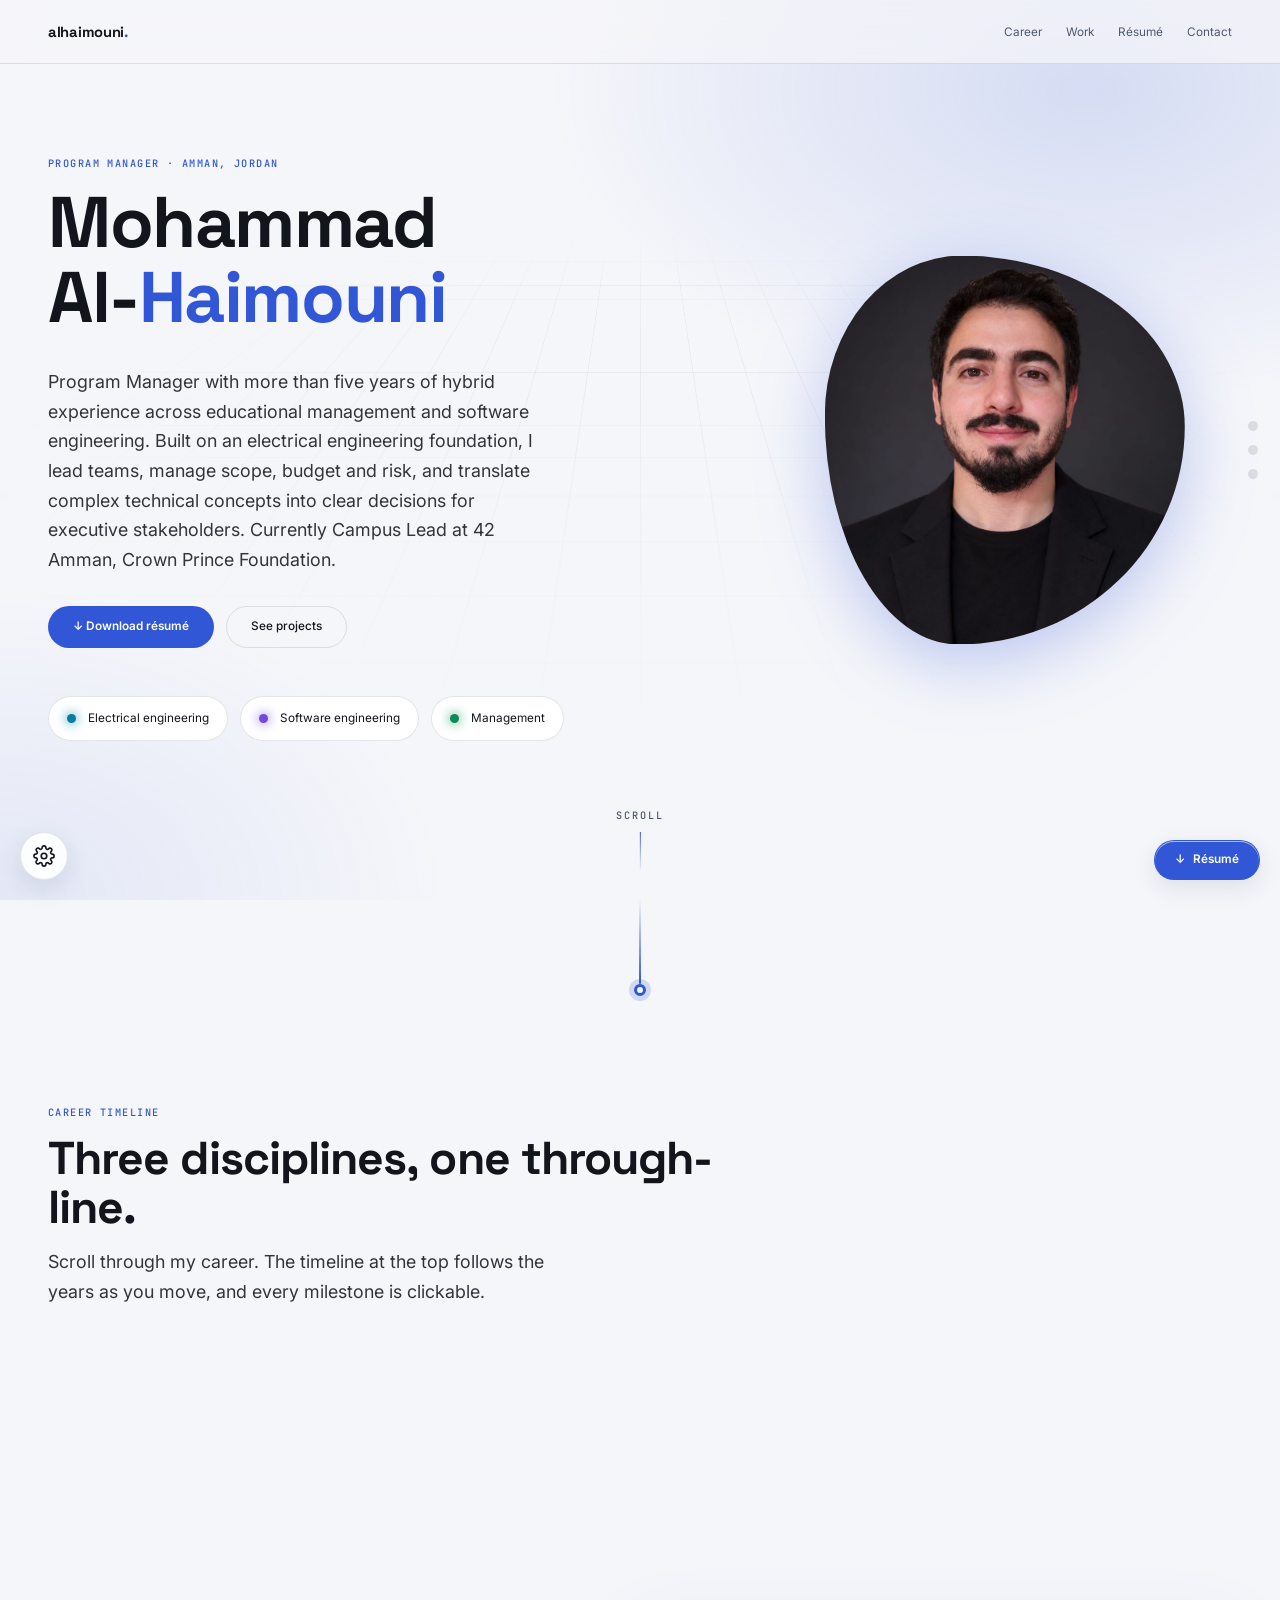
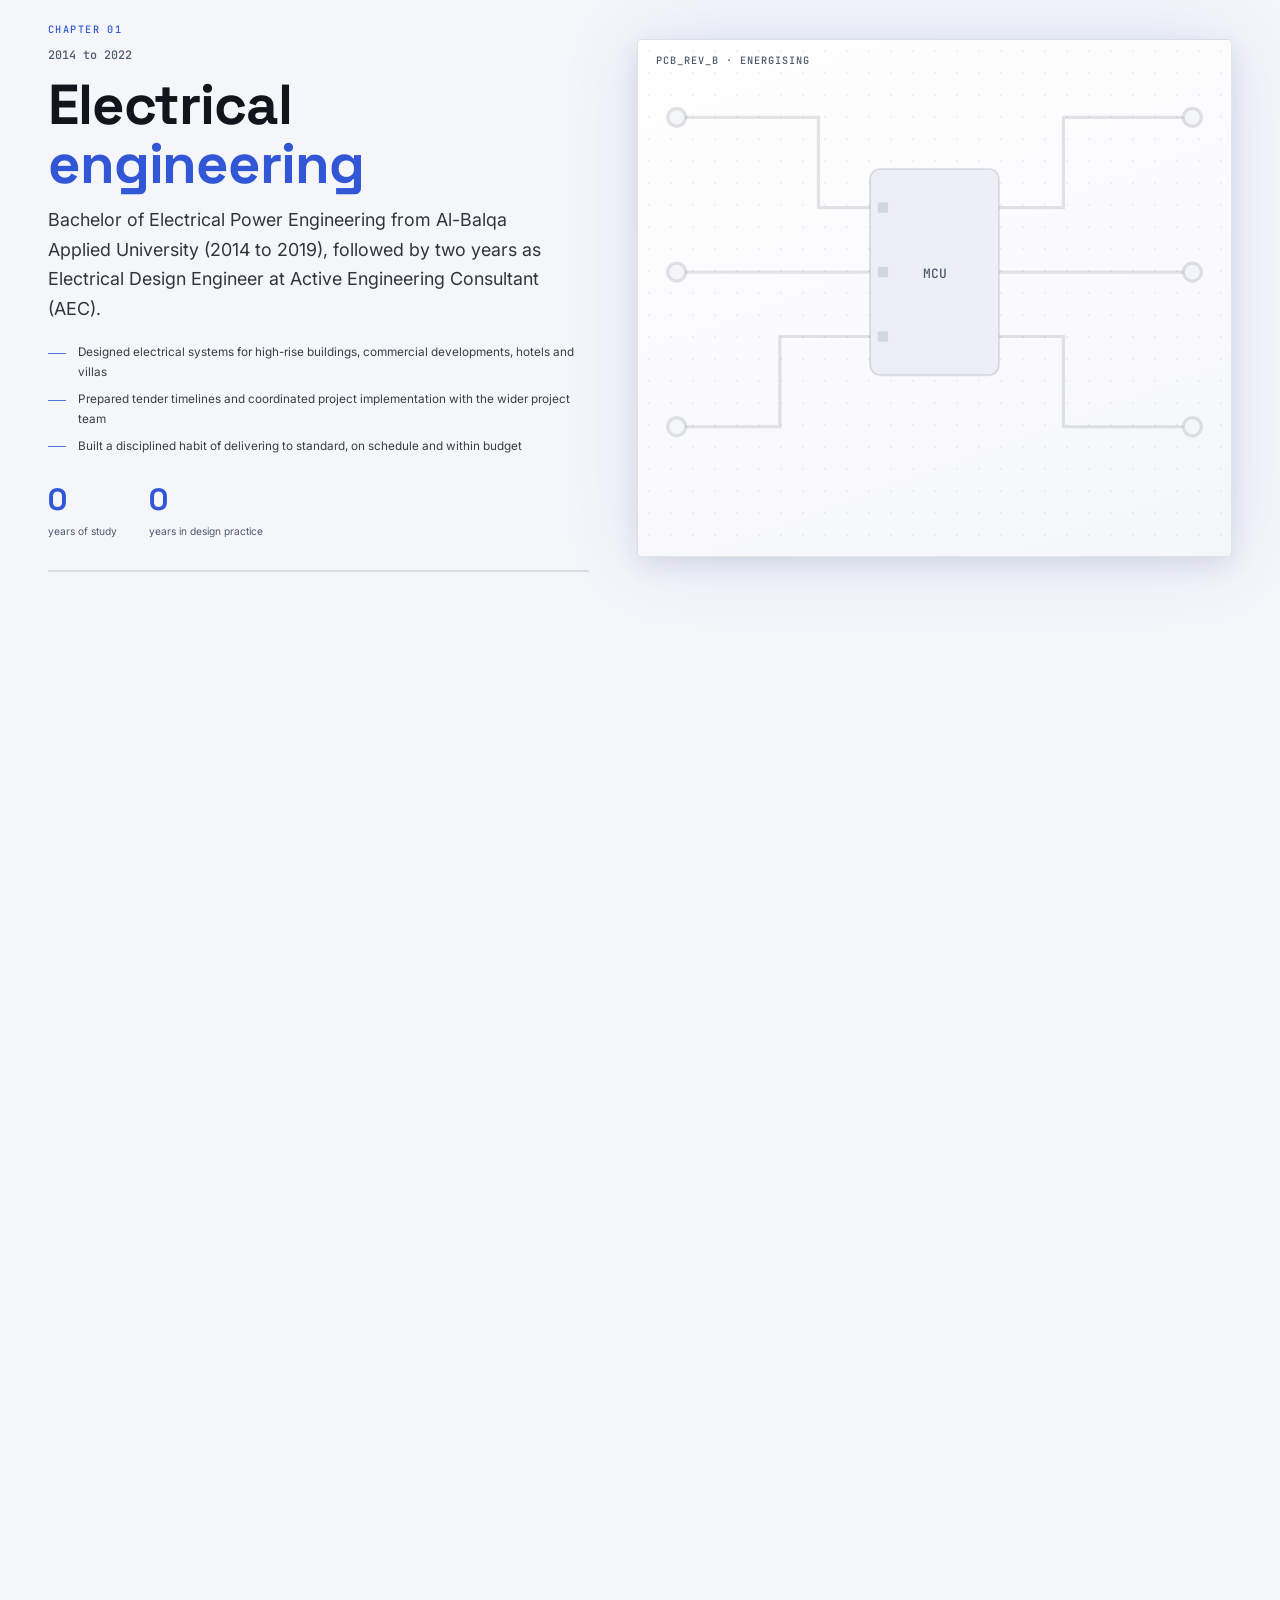
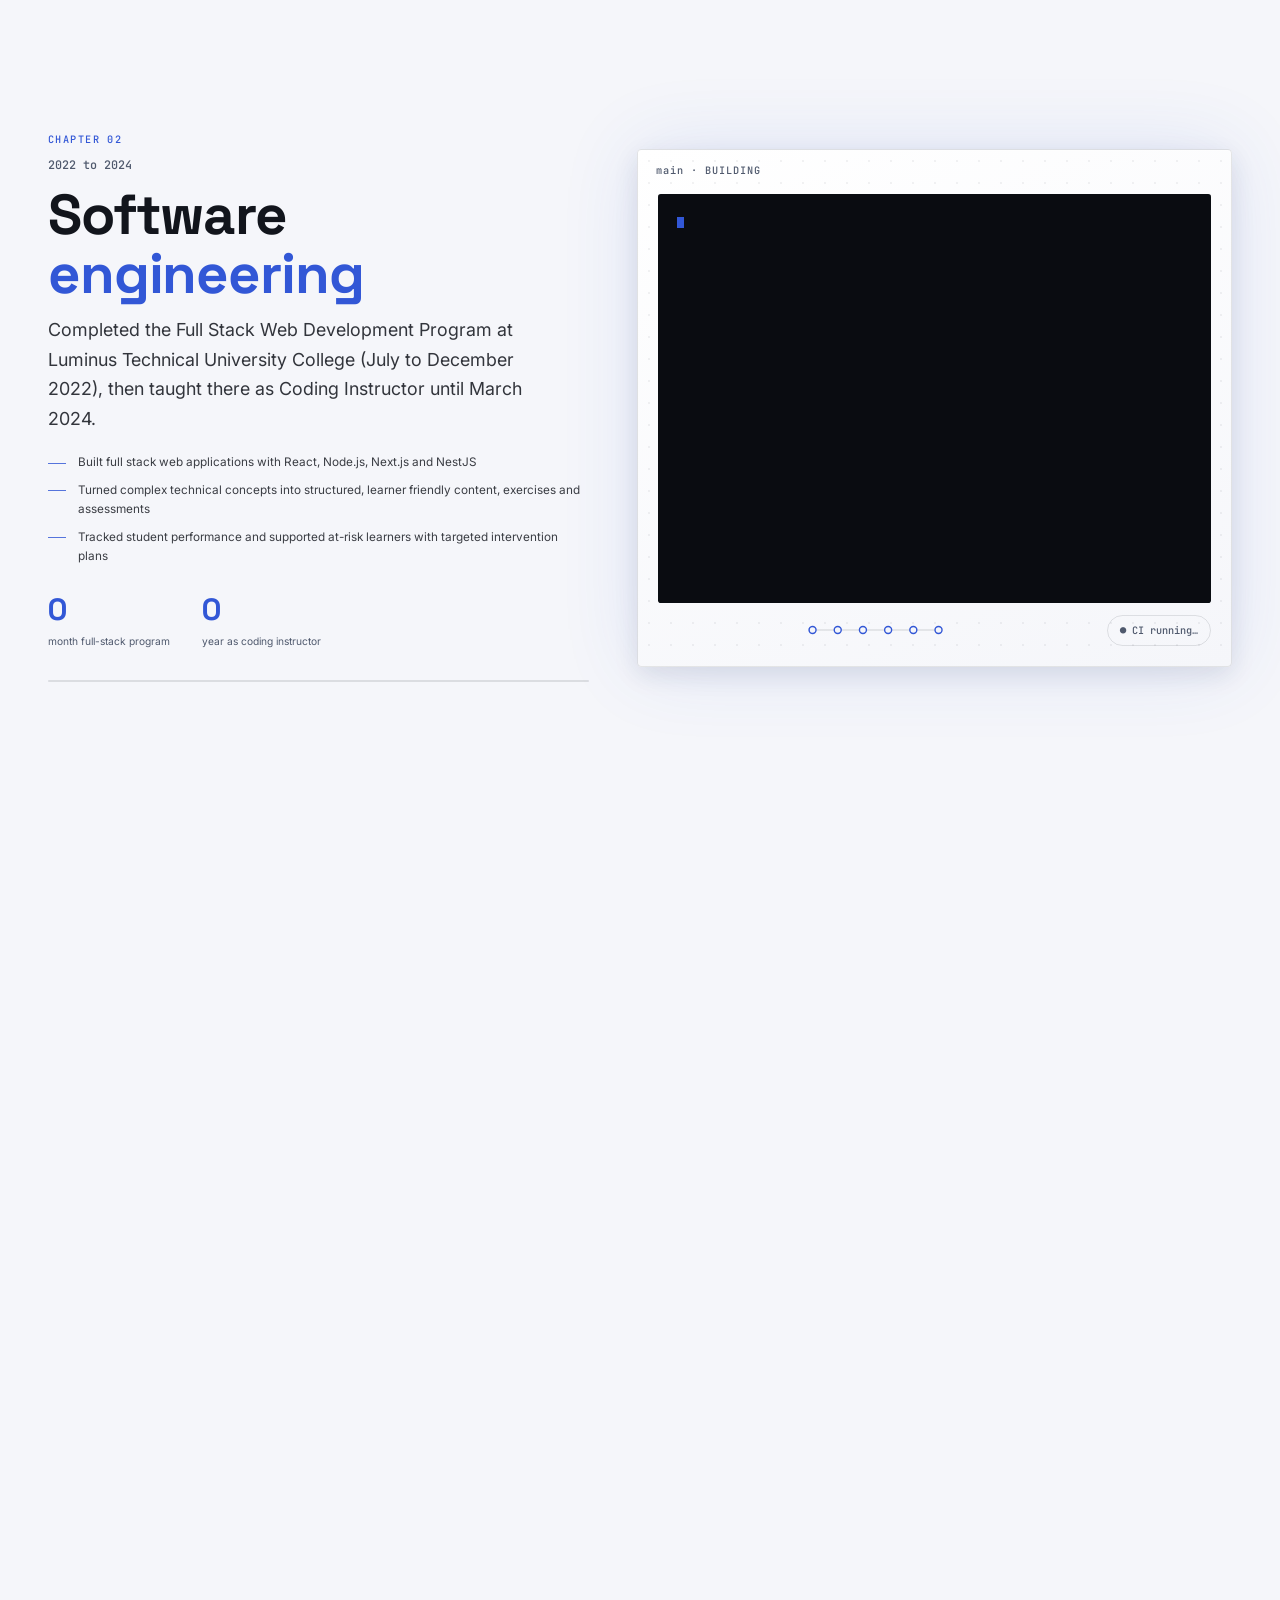
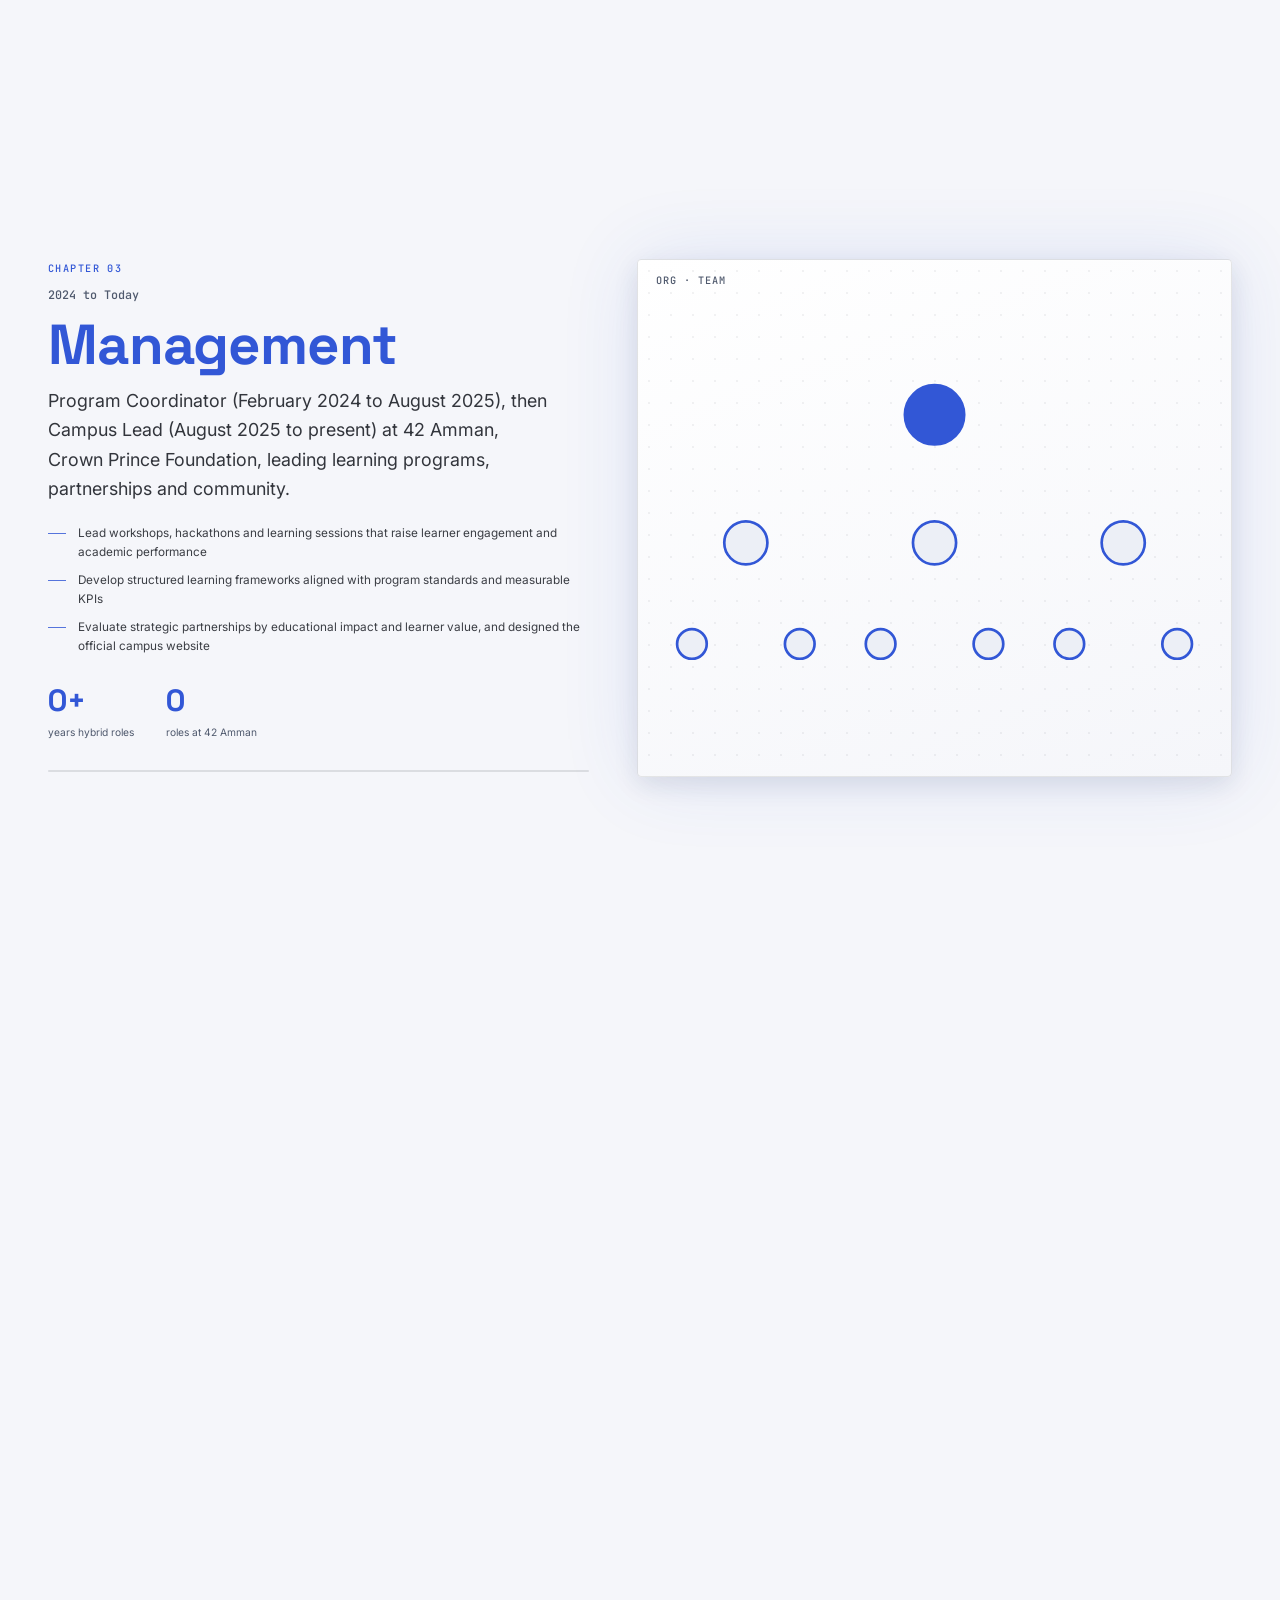
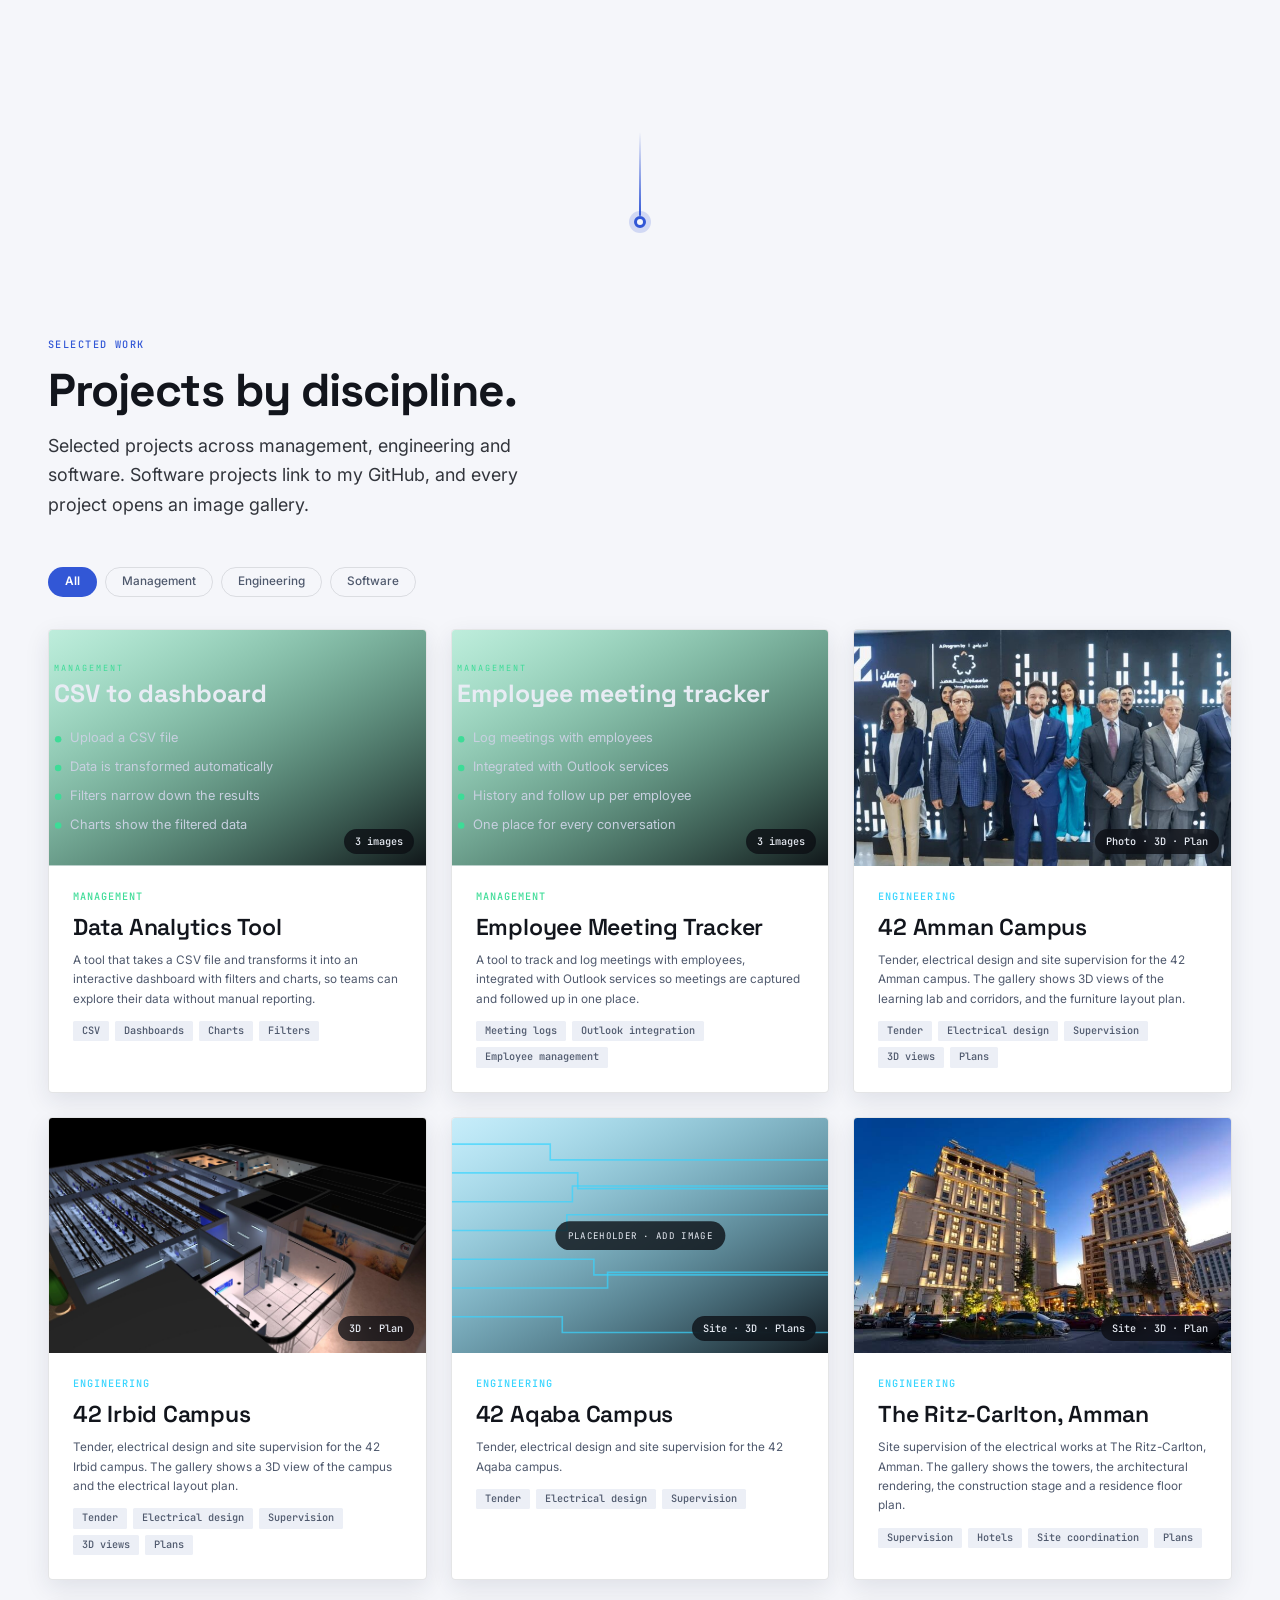
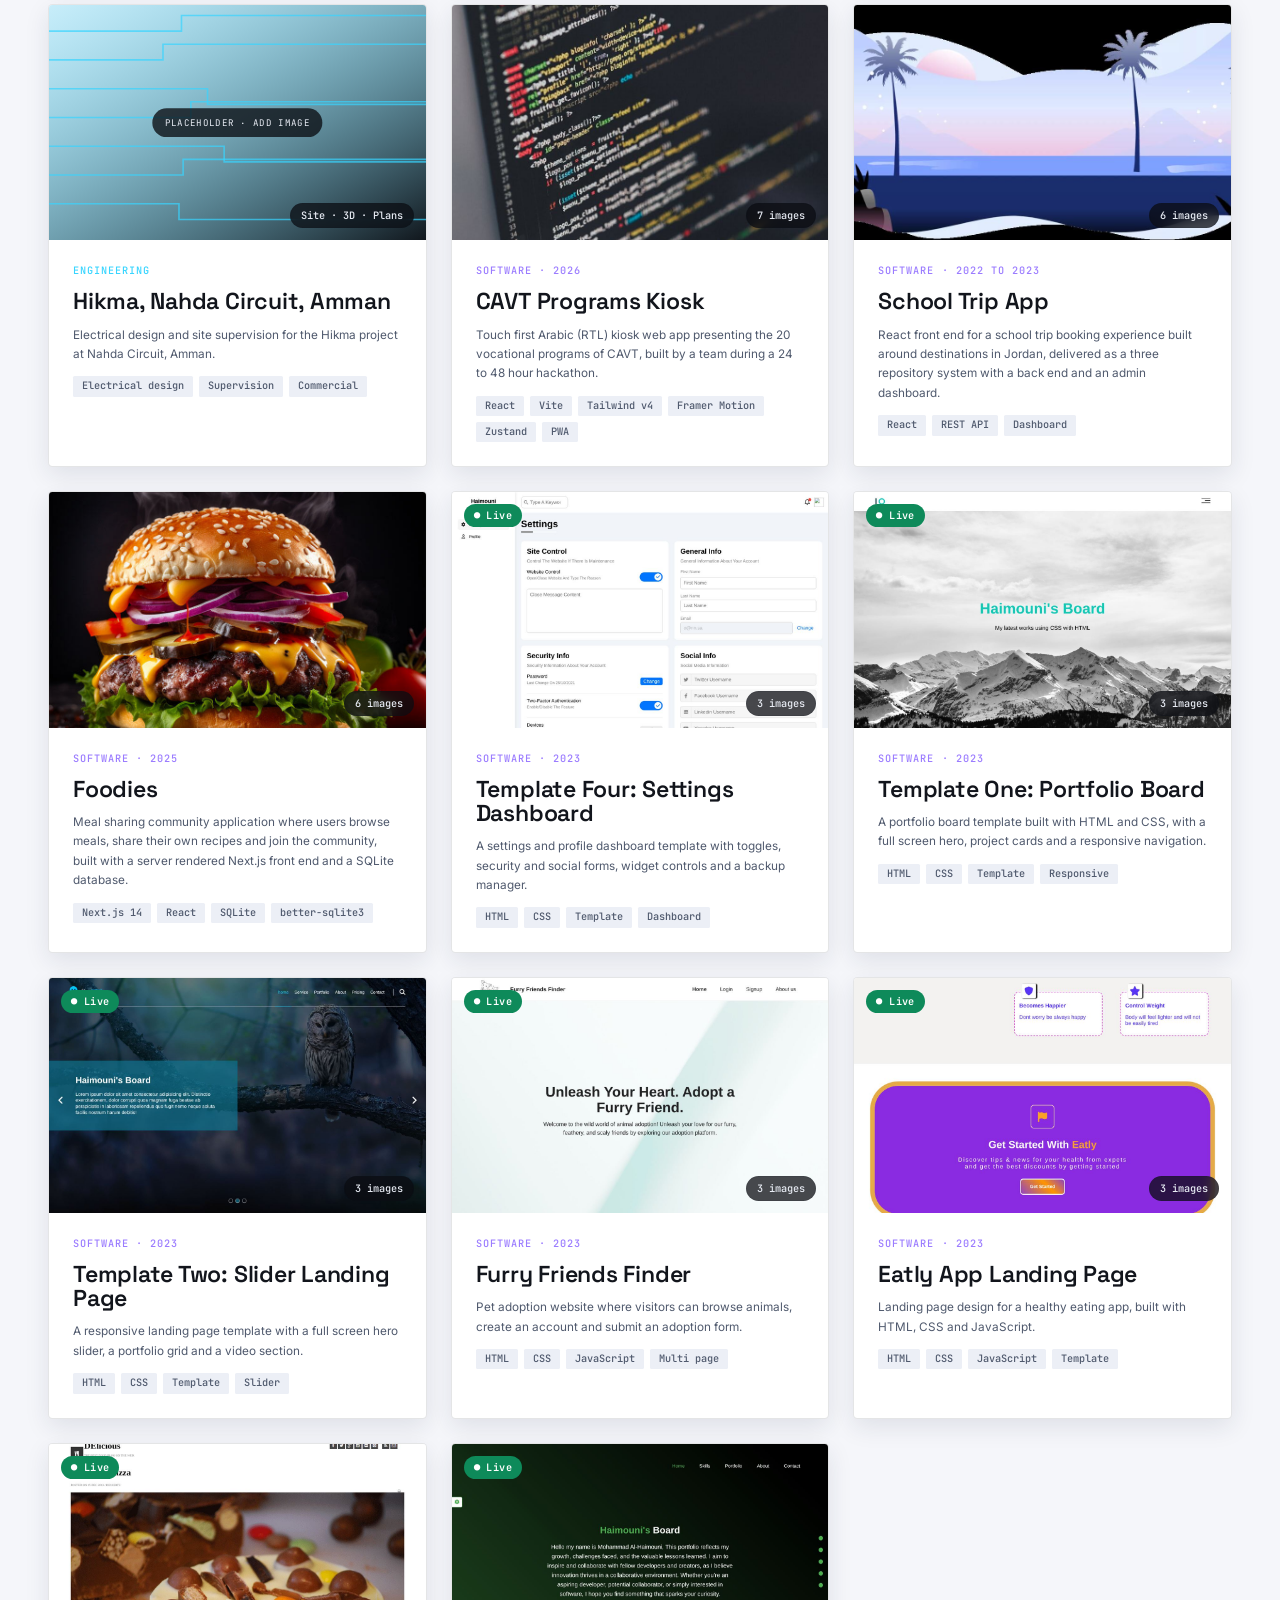
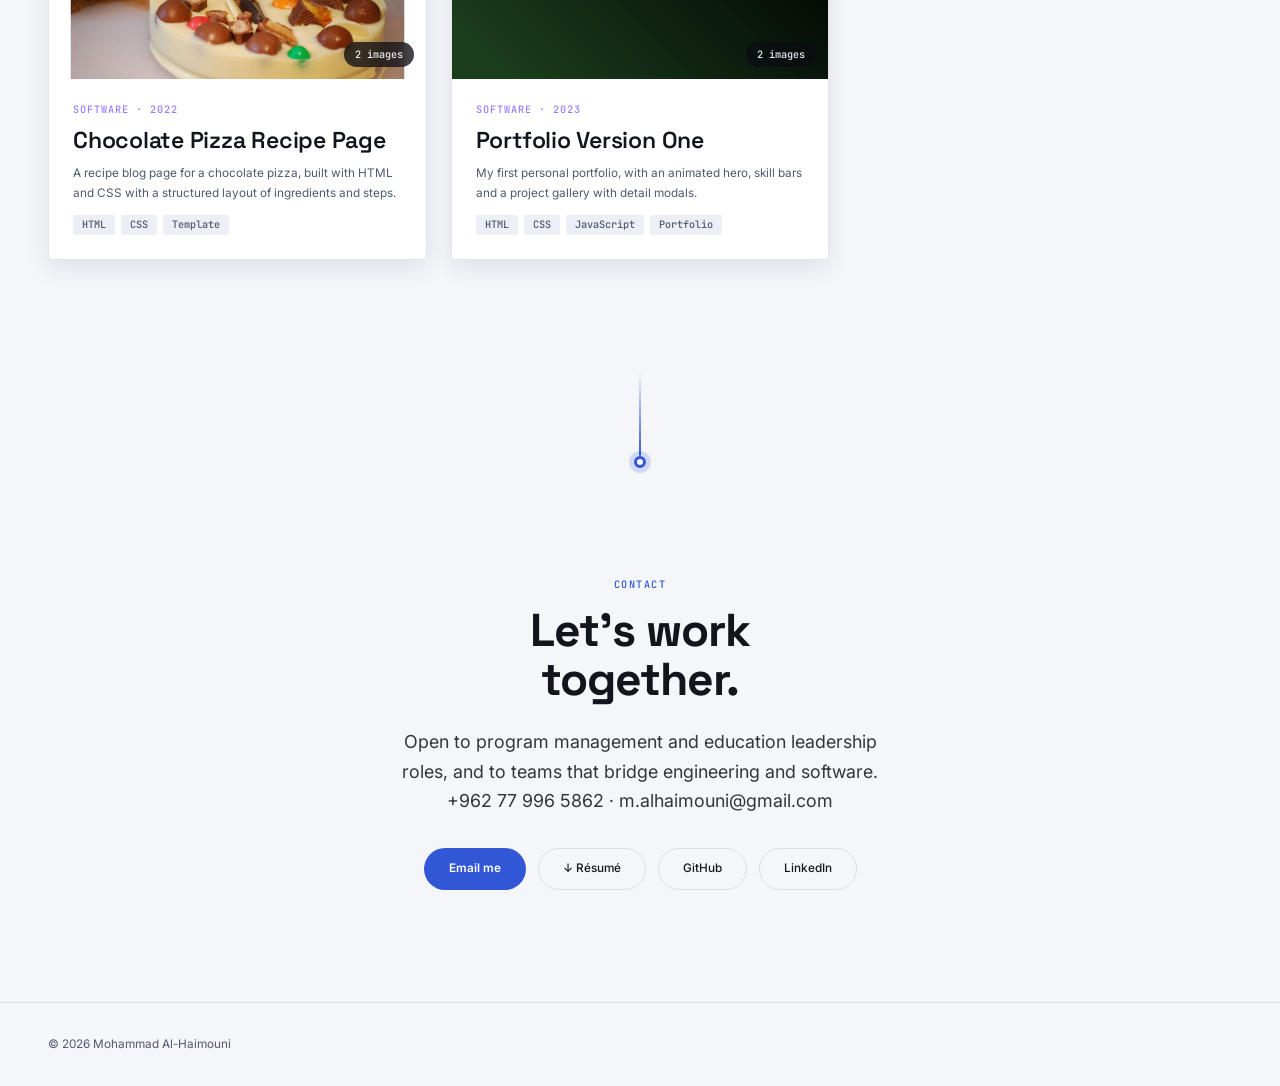
==== index.html @ 8b4f05f6 "42 Irbid: add 3D view and electrical layout plan Co-Authored-By: Claude Sonnet 5.5 <noreply@anthropi" ====
<!DOCTYPE html>
<html lang="en" data-mode="light">
<head>
<meta charset="UTF-8">
<meta name="viewport" content="width=device-width, initial-scale=1">
<title>Mohammad Al-Haimouni | Portfolio</title>
<meta name="description" content="Mohammad Al-Haimouni, Program Manager with a background in electrical engineering and software engineering.">
<link rel="stylesheet" href="design-system.css">

<style>
/* ==========================================================================
   2. SHELL — nav, progress, chapter rail
   ========================================================================== */
.progress { position: fixed; top: 0; left: 0; height: 3px; width: 100%; background: var(--accent); transform: scaleX(var(--page-p, 0)); transform-origin: 0 50%; z-index: 60; }
.nav { position: fixed; top: 0; inset-inline: 0; height: var(--nav-h); z-index: 50; display: flex; align-items: center; backdrop-filter: blur(14px); background: color-mix(in srgb, var(--bg) 70%, transparent); border-bottom: 1px solid var(--line); }
.nav .container { display: flex; align-items: center; justify-content: space-between; }
.logo { font: 700 1.15rem var(--font-display); letter-spacing: -.02em; }
.logo i { color: var(--accent); font-style: normal; }
.nav ul { display: flex; gap: var(--s5); list-style: none; margin: 0; padding: 0; }
.nav ul a { font-size: var(--fs-sm); color: var(--muted); transition: color var(--t-fast); }
.nav ul a:hover { color: var(--text); }
@media (max-width: 640px) { .nav ul li:not(:last-child) { display: none; } }

.rail { position: fixed; right: 22px; top: 50%; transform: translateY(-50%); z-index: 40; display: grid; gap: 14px; }
.rail a { width: 10px; height: 10px; border-radius: 50%; background: var(--line); position: relative; transition: all var(--t-base) var(--ease); }
.rail a.on { background: var(--dot, var(--accent)); transform: scale(1.7); box-shadow: 0 0 14px var(--dot, var(--accent)); }
.rail a span { position: absolute; right: 22px; top: 50%; transform: translateY(-50%); white-space: nowrap; font: 500 var(--fs-xs) var(--font-mono); color: var(--muted); opacity: 0; transition: opacity var(--t-fast); pointer-events: none; }
.rail a:hover span { opacity: 1; }
@media (max-width: 960px) { .rail { display: none; } }

/* ==========================================================================
   3. HERO
   ========================================================================== */
.hero { min-height: 100svh; display: grid; align-items: center; padding-block: calc(var(--nav-h) + var(--s7)) var(--s9); position: relative; overflow: clip; }
.hero-grid { position: absolute; inset: -20%; z-index: -1;
  background-image: linear-gradient(var(--line) 1px, transparent 1px), linear-gradient(90deg, var(--line) 1px, transparent 1px);
  background-size: 64px 64px; transform: translateY(calc(var(--scroll, 0) * .25px)) perspective(700px) rotateX(58deg) translateY(-20%);
  mask-image: radial-gradient(closest-side, #000 20%, transparent 90%); opacity: .6; }
.hero h1 .l { display: block; overflow: hidden; }
.hero h1 .l > span { display: inline-block; transform: translateY(110%); animation: up 1.1s var(--ease) forwards; animation-delay: var(--d); }
.hero h1 em { font-style: normal; color: var(--accent); }
@keyframes up { to { transform: none; } }
.hero .lead { margin-top: var(--s6); }
.hero-actions { display: flex; flex-wrap: wrap; gap: var(--s3); margin-top: var(--s6); }
.roles { display: flex; flex-wrap: wrap; gap: var(--s3); margin-top: var(--s8); }
.role { display: flex; align-items: center; gap: var(--s3); padding: 12px 18px; border: 1px solid var(--line); border-radius: var(--r-pill); font-size: var(--fs-sm); background: var(--surface); transition: all var(--t-base) var(--ease); }
.role b { width: 9px; height: 9px; border-radius: 50%; background: var(--c); box-shadow: 0 0 12px var(--c); }
.role:hover { border-color: var(--c); transform: translateY(-3px); }
.scroll-cue { position: absolute; bottom: 28px; left: 50%; font: 500 var(--fs-xs) var(--font-mono); letter-spacing: .2em; color: var(--muted); display: grid; justify-items: center; gap: 10px; transform: translateX(-50%); }
.scroll-cue::after { content: ""; width: 1px; height: 40px; background: linear-gradient(var(--accent), transparent); animation: drip 1.8s ease-in-out infinite; transform-origin: top; }
@keyframes drip { 0% { transform: scaleY(0); } 50% { transform: scaleY(1); } 100% { transform: scaleY(1); opacity: 0; } }

/* ==========================================================================
   4. CAREER TIMELINE — pinned chapters, scroll progress drives --p (0 → 1)
   ========================================================================== */
.timeline-intro { padding-block: var(--s9) var(--s7); }
.chapter { height: 190vh; position: relative; --p: 0; }
.pin { position: sticky; top: 0; height: 100svh; padding-top: var(--nav-h); display: grid; grid-template-columns: 1fr 1.1fr; gap: var(--s7); align-items: center; width: min(var(--container), 100% - 2*var(--gutter)); margin-inline: auto; }
.copy { display: grid; gap: var(--s4); align-content: center; }
.copy .years { font: 500 var(--fs-sm) var(--font-mono); color: var(--muted); }
.copy h2 { font-size: clamp(2.2rem, 1.2rem + 4vw, 4.4rem); }
.copy h2 span { color: var(--accent); }
.copy ul { list-style: none; margin: var(--s2) 0 0; padding: 0; display: grid; gap: var(--s3); }
.copy li { display: flex; gap: var(--s3); color: var(--text); opacity: .82; font-size: var(--fs-sm); }
.copy li::before { content: ""; flex: none; width: 18px; height: 1px; background: var(--accent); margin-top: .8em; }
.metrics { display: flex; gap: var(--s6); margin-top: var(--s3); }
.metrics div b { display: block; font: 700 clamp(1.6rem, 1.2rem + 1.5vw, 2.4rem) var(--font-display); color: var(--accent); font-variant-numeric: tabular-nums; }
.metrics div span { font-size: var(--fs-xs); color: var(--muted); }
.chapter-bar { height: 2px; background: var(--line); margin-top: var(--s4); border-radius: 2px; overflow: hidden; }
.chapter-bar i { display: block; height: 100%; background: var(--accent); transform: scaleX(var(--p)); transform-origin: 0 50%; }

.stage { position: relative; aspect-ratio: 1.15; max-height: 70svh; width: 100%; border-radius: var(--r-lg); background: linear-gradient(160deg, var(--surface), var(--bg)); border: 1px solid var(--line); box-shadow: var(--shadow-1), 0 0 80px color-mix(in srgb, var(--accent) 12%, transparent); overflow: hidden; }
.stage::before { content: ""; position: absolute; inset: 0; background-image: radial-gradient(var(--line) 1px, transparent 1px); background-size: 22px 22px; opacity: .8; }
.stage > * { position: relative; }
.stage-label { position: absolute !important; top: 14px; left: 18px; font: 500 var(--fs-xs) var(--font-mono); color: var(--muted); letter-spacing: .1em; z-index: 3; }

@media (max-width: 960px) {
  .pin { grid-template-columns: 1fr; grid-template-rows: auto 1fr; gap: var(--s4); align-content: start; padding-top: calc(var(--nav-h) + var(--s4)); }
  .stage { order: -1; aspect-ratio: 1.6; max-height: 34svh; }
  .copy ul { display: none; }
  .copy h2 { font-size: 2.2rem; }
}

/* --- Effect: ELECTRICAL — traces draw, pulse travels, nodes energise --- */
.pcb { position: absolute !important; top: 26px; left: 0; width: 100%; height: calc(100% - 26px); }
.pcb .trace { fill: none; stroke: var(--accent); stroke-width: 2.5; stroke-linecap: round; stroke-linejoin: round; stroke-dasharray: 1; stroke-dashoffset: 1; filter: drop-shadow(0 0 5px var(--accent)); }
.pcb .ghost { fill: none; stroke: var(--line); stroke-width: 2.5; }
.pcb .node { fill: var(--bg); stroke: var(--line); stroke-width: 2.5; transition: all .4s var(--ease); }
.pcb .node.on { fill: var(--accent); stroke: var(--accent); filter: drop-shadow(0 0 8px var(--accent)); }
.pcb .chip-body { fill: var(--surface-2); stroke: var(--line); stroke-width: 1.5; transition: stroke .5s, filter .5s; }
.pcb .chip-body.on { stroke: var(--accent); filter: drop-shadow(0 0 12px var(--accent)); }
.pcb text { font: 500 10px var(--font-mono); fill: var(--muted); }
.pcb .pulse { fill: #fff; filter: drop-shadow(0 0 8px var(--accent)); }
.pcb .sine { fill: none; stroke: var(--accent); stroke-width: 2; opacity: .85; }

/* --- Effect: SOFTWARE — code types itself, commits graph, tests pass --- */
.editor { position: absolute !important; inset: 44px 20px 20px; display: grid; grid-template-rows: 1fr auto; gap: 12px; }
.code { background: #0A0C11; border: 1px solid var(--line); border-radius: var(--r-md); padding: 16px 18px; font: 400 clamp(.72rem, .6rem + .35vw, .9rem)/1.7 var(--font-mono); color: #C8D0E0; white-space: pre; overflow: hidden; }
.code .k { color: var(--accent); } .code .s { color: #7EE0A8; } .code .c { color: #6B7590; } .code .cur { display: inline-block; width: 7px; height: 1em; background: var(--accent); vertical-align: text-bottom; animation: blink 1s steps(2) infinite; }
@keyframes blink { 50% { opacity: 0; } }
.build { display: flex; align-items: center; gap: 14px; }
.commits { flex: 1; height: 28px; min-width: 0; }
.commits line { stroke: var(--line); stroke-width: 2; } .commits circle { fill: var(--bg); stroke: var(--accent); stroke-width: 2; transition: all .4s var(--ease); transform-box: fill-box; transform-origin: center; }
.pass { font: 500 var(--fs-xs) var(--font-mono); padding: 8px 12px; border-radius: var(--r-pill); border: 1px solid var(--line); color: var(--muted); transition: all .5s var(--ease); white-space: nowrap; }
.pass.ok { color: var(--on-accent); background: var(--accent); border-color: transparent; box-shadow: var(--shadow-glow); }

/* --- Effect: MANAGEMENT — org tree grows --- */
.org { position: absolute !important; top: 26px; left: 0; width: 100%; height: calc(100% - 26px); }
.org .edge { fill: none; stroke: var(--accent); stroke-width: 2; stroke-dasharray: 1; stroke-dashoffset: 1; opacity: .8; }
.org .n { fill: var(--surface-2); stroke: var(--accent); stroke-width: 2; opacity: 0; transform-box: fill-box; transform-origin: center; transform: scale(.2); transition: opacity .4s, transform .6s var(--ease); }
.org .n.on { opacity: 1; transform: none; }
.org .root { fill: var(--accent); }

/* ---- Hero layout + portrait ---- */
.hero-wrap { display: grid; grid-template-columns: 1.5fr 1fr; gap: var(--s7); align-items: center; }
.hero .roles { margin-top: var(--s7); }
.portrait { margin: 0; display: grid; gap: var(--s3); justify-items: center; }
.portrait { filter: drop-shadow(0 18px 34px color-mix(in srgb, var(--accent) 30%, transparent)); }
.portrait-frame { position: relative; width: min(100%, 360px); aspect-ratio: 1 / 1.08; overflow: hidden; clip-path: inset(0 round 38% 62% 63% 37% / 41% 44% 56% 59%); animation: blob 14s ease-in-out infinite; }
.portrait-frame svg, .portrait-frame img { position: absolute; inset: 0; width: 100%; height: 100%; object-fit: cover; }
.portrait-frame img { object-position: 50% 20%; }

/* ---- Portrait: one fixed, slowly morphing blob ---- */

@keyframes blob {
  0%, 100% { clip-path: inset(0 round 38% 62% 63% 37% / 41% 44% 56% 59%); }
  33%      { clip-path: inset(0 round 62% 38% 40% 60% / 56% 36% 64% 44%); }
  66%      { clip-path: inset(0 round 46% 54% 36% 64% / 38% 60% 40% 62%); }
}
html.calm .portrait-frame { animation: none; }
@media (prefers-reduced-motion: reduce) { .portrait-frame { animation: none; } }
@media (max-width: 960px) { .hero-wrap { grid-template-columns: 1fr; } .portrait { order: -1; justify-items: start; } .portrait-frame { width: 140px; } .portrait figcaption { display: none; } }

/* ---- Project cards: gallery badge + dialog gallery ---- */
.badge { position: absolute; right: 12px; bottom: 12px; font: 500 var(--fs-xs) var(--font-mono); padding: 5px 10px; border-radius: var(--r-pill); background: rgba(11,13,18,.75); color: #E8ECF4; backdrop-filter: blur(6px); border: 1px solid var(--line); }
.live-pill { position: absolute; left: 12px; top: 12px; z-index: 2; font: 600 var(--fs-xs) var(--font-mono); padding: 5px 10px; border-radius: var(--r-pill); background: #0E8A5A; color: #fff; letter-spacing: .04em; }
.ph-wrap { width: 100%; height: 100%; }
.gal img.fit, .thumbs img.fit, .thumb img.fit { object-fit: contain; background: #fff; } .ph-wrap svg { width: 100%; height: 100%; }
.links a.live { color: var(--on-accent); background: var(--accent); padding: 6px 12px; border-radius: var(--r-pill); font-weight: 600; }
.links { display: flex; flex-wrap: wrap; gap: var(--s4); margin-top: var(--s2); }
.links a { font-size: var(--fs-sm); color: var(--accent); border-bottom: 1px solid transparent; }
.links a:hover { border-color: var(--accent); }
.gal { position: relative; background: var(--bg); aspect-ratio: 16/9; overflow: hidden; }
.gal img, .gal svg { width: 100%; height: 100%; object-fit: cover; }
.gal .nav-btn { position: absolute; top: 50%; transform: translateY(-50%); width: 42px; height: 42px; border-radius: 50%; border: 1px solid var(--line); background: rgba(11,13,18,.7); color: #E8ECF4; cursor: pointer; font-size: 1.1rem; backdrop-filter: blur(6px); transition: border-color var(--t-fast); }
.gal .nav-btn:hover { border-color: var(--accent); }
.gal .prev { left: 12px; } .gal .next { right: 12px; }
.cap { display: flex; justify-content: space-between; gap: var(--s3); font: 500 var(--fs-xs) var(--font-mono); color: var(--muted); padding: var(--s3) var(--s5) 0; }
.thumbs { display: flex; gap: var(--s2); padding: var(--s3) var(--s5) 0; overflow-x: auto; }
.thumbs button { flex: none; width: 84px; aspect-ratio: 16/10; border-radius: var(--r-sm); overflow: hidden; border: 2px solid transparent; padding: 0; cursor: pointer; opacity: .55; background: var(--bg); transition: all var(--t-fast); }
.thumbs button[aria-current="true"] { opacity: 1; border-color: var(--accent); }
.thumbs img, .thumbs svg { width: 100%; height: 100%; object-fit: cover; }
dialog .body { padding: var(--s5); }


/* ==========================================================================
   7. SETTINGS SIDEBAR + FLOATING RÉSUMÉ BUTTON
   ========================================================================== */
.gear, .float-cv { position: fixed; z-index: 70; bottom: 20px; display: inline-flex; align-items: center; gap: var(--s2); border: 1px solid var(--line); background: color-mix(in srgb, var(--surface) 88%, transparent); backdrop-filter: blur(12px); color: var(--text); cursor: pointer; box-shadow: var(--shadow-1); transition: transform var(--t-fast) var(--ease), border-color var(--t-fast), background var(--t-fast); }
.gear { left: 20px; width: 48px; height: 48px; border-radius: 50%; justify-content: center; font-size: 1.2rem; }
.gear:hover, .float-cv:hover { transform: translateY(-3px); border-color: var(--accent); }
.gear svg { width: 22px; height: 22px; transition: transform var(--t-slow) var(--ease); } .gear:hover svg { transform: rotate(90deg); }
.float-cv { right: 20px; padding: 13px 20px; border-radius: var(--r-pill); font: 500 var(--fs-sm)/1 var(--font-body); background: var(--accent); color: var(--on-accent); border-color: transparent; font-weight: 600; }
.float-cv:hover { box-shadow: var(--shadow-glow); }
@media (max-width: 640px) { .float-cv span { display: none; } .float-cv { padding: 14px; } }

.scrim { position: fixed; inset: 0; z-index: 79; background: rgba(5,6,9,.55); backdrop-filter: blur(3px); opacity: 0; pointer-events: none; transition: opacity var(--t-base); }
#settings { position: fixed; z-index: 80; top: 0; bottom: 0; left: 0; width: min(340px, 90vw); background: var(--surface); border-right: 1px solid var(--line); box-shadow: none; transform: translateX(-102%); visibility: hidden; transition: transform var(--t-base) var(--ease), visibility var(--t-base); overflow-y: auto; display: flex; flex-direction: column; }
body.settings-open #settings { transform: none; visibility: visible; box-shadow: 30px 0 80px rgba(0,0,0,.35); } body.settings-open .scrim { opacity: 1; pointer-events: auto; }
#settings header { display: flex; justify-content: space-between; align-items: center; padding: var(--s5); border-bottom: 1px solid var(--line); position: sticky; top: 0; background: var(--surface); z-index: 1; }
#settings header h3 { font-size: var(--fs-lg); }
#settings .x { width: 36px; height: 36px; border-radius: 50%; border: 1px solid var(--line); background: transparent; color: var(--text); cursor: pointer; }
.set-group { padding: var(--s5); border-bottom: 1px solid var(--line); display: grid; gap: var(--s3); }
.set-group > .eyebrow { margin-bottom: var(--s1); }
.seg { display: grid; grid-auto-flow: column; grid-auto-columns: 1fr; background: var(--bg); border: 1px solid var(--line); border-radius: var(--r-pill); padding: 3px; }
.seg button { border: 0; background: transparent; color: var(--muted); padding: 9px 6px; border-radius: var(--r-pill); font: 500 var(--fs-sm) var(--font-body); cursor: pointer; transition: all var(--t-fast); }
.seg button[aria-pressed="true"] { background: var(--accent); color: var(--on-accent); font-weight: 600; }
.swatch-row { display: flex; flex-wrap: wrap; gap: var(--s3); align-items: center; }
.swatch-row button, .swatch-row label { width: 34px; height: 34px; border-radius: 50%; border: 2px solid var(--line); background: var(--c); cursor: pointer; padding: 0; position: relative; transition: transform var(--t-fast); }
.swatch-row button:hover, .swatch-row label:hover { transform: scale(1.12); }
.swatch-row [aria-pressed="true"] { border-color: var(--text); box-shadow: 0 0 0 3px color-mix(in srgb, var(--c) 40%, transparent); }
.swatch-row .auto { background: conic-gradient(var(--c-brand), var(--c-service), var(--c-electrical), var(--c-software), var(--c-management), var(--c-service)); }
.swatch-row label input { position: absolute; inset: 0; opacity: 0; width: 100%; height: 100%; cursor: pointer; }
.swatch-row label { background: conic-gradient(red, yellow, lime, aqua, blue, magenta, red); }
.field { display: grid; gap: 6px; font-size: var(--fs-sm); color: var(--muted); }
.field > span { display: flex; justify-content: space-between; }
.field output { font: 500 var(--fs-xs) var(--font-mono); color: var(--text); }
.field select { background: var(--bg); color: var(--text); border: 1px solid var(--line); border-radius: var(--r-md); padding: 10px 12px; font: inherit; }
input[type=range] { width: 100%; accent-color: var(--accent); }
.switch { display: flex; justify-content: space-between; align-items: center; gap: var(--s3); font-size: var(--fs-sm); color: var(--text); cursor: pointer; }
.switch input { appearance: none; width: 42px; height: 24px; border-radius: 999px; background: var(--line); position: relative; cursor: pointer; transition: background var(--t-fast); flex: none; }
.switch input::after { content: ""; position: absolute; top: 3px; left: 3px; width: 18px; height: 18px; border-radius: 50%; background: var(--text); transition: transform var(--t-fast) var(--ease); }
.switch input:checked { background: var(--accent); } .switch input:checked::after { transform: translateX(18px); background: var(--on-accent); }
.set-foot { padding: var(--s5); display: grid; gap: var(--s3); margin-top: auto; }
.set-foot .btn { justify-content: center; }

/* user toggles */
html.no-glow body::before { display: none; }
html.no-grid .hero-grid, html.no-grid .stage::before { display: none; }
html.calm { scroll-behavior: auto; }
html.calm .chapter { height: auto; --p: 1; } html.calm .pin { position: static; height: auto; padding-block: 96px 48px; }
html.calm .reveal { opacity: 1; transform: none; } html.calm .hero h1 .l > span { transform: none; animation: none; }
html.calm .wave, html.calm .scroll-cue::after { animation: none; }


/* ---- Scroll hint: tells people the chapter animates as they scroll, and lets them skip ---- */
.scroll-hint { position: absolute; left: 50%; bottom: 22px; transform: translateX(-50%); z-index: 5; display: flex; align-items: center; gap: var(--s3); padding: 10px 14px 10px 16px; border-radius: var(--r-pill); background: color-mix(in srgb, var(--surface) 90%, transparent); backdrop-filter: blur(10px); border: 1px solid color-mix(in srgb, var(--accent) 45%, var(--line)); font: 500 var(--fs-xs) var(--font-mono); letter-spacing: .06em; color: var(--text); white-space: nowrap; box-shadow: var(--shadow-1); transition: opacity var(--t-base), transform var(--t-base) var(--ease); }
.sh-chev { width: 9px; height: 9px; border-right: 2px solid var(--accent); border-bottom: 2px solid var(--accent); transform: rotate(45deg); animation: chev 1.2s ease-in-out infinite; margin-top: -4px; }
@keyframes chev { 0%,100% { transform: translateY(0) rotate(45deg); opacity: .5; } 50% { transform: translateY(5px) rotate(45deg); opacity: 1; } }
.sh-pct { color: var(--accent); min-width: 3ch; text-align: right; font-variant-numeric: tabular-nums; }
.sh-skip { color: var(--muted); padding-left: var(--s3); border-left: 1px solid var(--line); transition: color var(--t-fast); }
.sh-skip:hover { color: var(--accent); }
.scroll-hint.done { border-color: var(--accent); background: var(--accent); color: var(--on-accent); }
.scroll-hint.done .sh-chev { border-color: var(--on-accent); } .scroll-hint.done .sh-pct { display: none; } .scroll-hint.done .sh-skip { display: none; }
.scroll-hint.off { opacity: 0; pointer-events: none; transform: translate(-50%, 12px); }
html.calm .scroll-hint { display: none; }
@media (max-width: 960px) { .scroll-hint { bottom: 14px; } }


/* ==========================================================================
   8. HISTORICAL TIMELINE BAR (pinned under the nav while the career section is in view)
   ========================================================================== */
body[data-theme="intro"] { --accent: var(--c-brand); }
.tl { position: fixed; top: var(--nav-h); left: 0; right: 0; z-index: 45; background: color-mix(in srgb, var(--bg) 82%, transparent); backdrop-filter: blur(14px); border-bottom: 1px solid var(--line); transform: translateY(-100%); opacity: 0; pointer-events: none; transition: transform var(--t-base) var(--ease), opacity var(--t-base); }
.tl.show { transform: none; opacity: 1; pointer-events: auto; }
.tl-inner { display: grid; grid-template-columns: minmax(150px, 230px) 1fr; gap: var(--s6); align-items: center; padding-block: 10px; }
.tl-now { display: grid; line-height: 1.1; }
.tl-year { font: 700 clamp(1.7rem, 1.3rem + 1.4vw, 2.4rem)/1 var(--font-display); color: var(--accent); font-variant-numeric: tabular-nums; letter-spacing: -.02em; }
.tl-event { font: 500 var(--fs-xs) var(--font-mono); color: var(--muted); margin-top: 4px; min-height: 1.2em; white-space: nowrap; overflow: hidden; text-overflow: ellipsis; }
.tl-track { position: relative; height: 38px; margin-inline: 8px; }
.tl-seg { position: absolute; top: 12px; height: 4px; border-radius: 4px; background: color-mix(in srgb, var(--c) 22%, var(--line)); overflow: hidden; }
.tl-seg i { display: block; height: 100%; width: 100%; background: var(--c); transform-origin: 0 50%; transform: scaleX(var(--f, 0)); box-shadow: 0 0 10px var(--c); }
.tl-dot { position: absolute; top: 6px; width: 16px; height: 16px; margin-left: -8px; border-radius: 50%; border: 2px solid var(--line); background: var(--bg); padding: 0; cursor: pointer; transition: all var(--t-base) var(--ease); z-index: 2; }
.tl-dot:hover { transform: scale(1.35); border-color: var(--c); }
.tl-dot.on { background: var(--c); border-color: var(--c); box-shadow: 0 0 10px color-mix(in srgb, var(--c) 70%, transparent); }
.tl-dot b { position: absolute; left: 50%; bottom: 26px; transform: translateX(-50%) translateY(4px); white-space: nowrap; font: 500 var(--fs-xs) var(--font-mono); background: var(--surface); border: 1px solid var(--line); padding: 5px 9px; border-radius: var(--r-sm); opacity: 0; pointer-events: none; transition: all var(--t-fast); color: var(--text); }
.tl-dot:hover b, .tl-dot:focus-visible b { opacity: 1; transform: translateX(-50%); }
.tl-tick { position: absolute; top: 24px; transform: translateX(-50%); font: 400 10px var(--font-mono); color: var(--muted); }
.tl-tick::before { content: ""; position: absolute; left: 50%; top: -6px; width: 1px; height: 4px; background: var(--line); }
.tl-mark { position: absolute; top: 8px; width: 12px; height: 12px; margin-left: -6px; border-radius: 50%; background: var(--on-accent); border: 3px solid var(--accent); box-shadow: 0 0 0 4px color-mix(in srgb, var(--accent) 25%, transparent), 0 0 18px var(--accent); z-index: 3; pointer-events: none; }
.tl-end { position: absolute; right: -4px; top: 3px; font: 600 10px var(--font-mono); letter-spacing: .1em; color: var(--c-management); transform: translateY(-14px); }
html.calm .tl { display: none; }
@media (max-width: 640px) {
  .tl-inner { grid-template-columns: auto 1fr; gap: var(--s3); padding-block: 5px; }
  .tl-event, .tl-dot b, .tl-end { display: none; }
  .tl-year { font-size: 1.15rem; min-width: 3.4ch; }
  .tl-track { height: 26px; margin-inline: 6px; }
  .tl-seg { top: 8px; height: 3px; }
  .tl-dot { top: 3px; width: 12px; height: 12px; margin-left: -6px; border-width: 2px; }
  .tl-mark { top: 4px; width: 9px; height: 9px; margin-left: -4.5px; border-width: 2px; box-shadow: 0 0 0 3px color-mix(in srgb, var(--accent) 25%, transparent), 0 0 12px var(--accent); }
  .tl-tick { top: 16px; font-size: 8px; } .tl-tick:not(.q) { display: none; } .tl-tick::before { top: -5px; height: 3px; }
}

/* ---- Connector line between page sections ---- */
.sec-line { display: flex; flex-direction: column; align-items: center; height: 96px; }
.sec-line::before { content: ""; flex: 1; width: 2px; border-radius: 2px; background: linear-gradient(to bottom, transparent, var(--accent)); transform-origin: top; }
.sec-line i { width: 12px; height: 12px; border-radius: 50%; border: 3px solid var(--accent); background: var(--bg); box-shadow: 0 0 0 5px color-mix(in srgb, var(--accent) 18%, transparent); }
.sec-line.reveal { transform: scaleY(.6); transform-origin: top; } .sec-line.reveal.in { transform: none; }
.pin { padding-top: calc(var(--nav-h) + 92px); padding-bottom: 64px; }
.copy { gap: var(--s3); } .copy ul { gap: var(--s2); }
@media (max-width: 960px) { .pin { padding-top: calc(var(--nav-h) + 84px); } }
@media (max-width: 640px) { .pin { padding-top: calc(var(--nav-h) + 56px); } }

/* ==========================================================================
   5. PROJECTS
   ========================================================================== */
.filters { display: flex; flex-wrap: wrap; gap: var(--s2); margin-bottom: var(--s6); }
.projects { display: grid; gap: var(--s5); grid-template-columns: repeat(3, 1fr); }
@media (max-width: 960px) { .projects { grid-template-columns: repeat(2, 1fr); } }
@media (max-width: 640px) { .projects { grid-template-columns: 1fr; } }
.project { cursor: pointer; text-align: left; padding: 0; font: inherit; color: inherit; --accent: var(--pc); }
.project { display: flex; flex-direction: column; align-items: stretch; }
.project .thumb { flex: none; }
.project.hide { display: none; }
.thumb { aspect-ratio: 16/10; background: var(--bg); overflow: hidden; position: relative; }
.thumb svg, .thumb img { width: 100%; height: 100%; object-fit: cover; transition: transform 1s var(--ease); }
.project:hover .thumb svg, .project:hover .thumb img { transform: scale(1.07); }
.project .body { padding: var(--s5); display: grid; gap: var(--s3); }
.project .body p { font-size: var(--fs-sm); }
.tags { display: flex; flex-wrap: wrap; gap: 6px; }
.kind { font: 500 var(--fs-xs) var(--font-mono); color: var(--accent); letter-spacing: .1em; text-transform: uppercase; }

dialog { border: 1px solid var(--line); border-radius: var(--r-lg); background: var(--surface); color: var(--text); padding: 0; width: min(880px, 92vw); max-height: 92vh; overflow: auto; box-shadow: 0 40px 120px rgba(0,0,0,.7); --accent: var(--pc); }
dialog::backdrop { background: rgba(5,6,9,.78); backdrop-filter: blur(6px); }
dialog .thumb { aspect-ratio: 16/9; }
dialog .body { padding: var(--s6); display: grid; gap: var(--s3); }
dialog .close { position: absolute; top: 14px; right: 14px; z-index: 2; width: 38px; height: 38px; border-radius: 50%; border: 1px solid var(--line); background: var(--bg); color: var(--text); cursor: pointer; font-size: 1.1rem; }

/* ==========================================================================
   6. CONTACT + DESIGN-SYSTEM SPEC
   ========================================================================== */
.contact { text-align: center; }
.contact h2 { max-width: 14ch; margin: 0 auto var(--s5); }
.contact .hero-actions { justify-content: center; }
.footer { border-top: 1px solid var(--line); padding-block: var(--s6); color: var(--muted); font-size: var(--fs-sm); }
.footer .container { display: flex; justify-content: space-between; flex-wrap: wrap; gap: var(--s3); }

@media (prefers-reduced-motion: reduce) {
  html { scroll-behavior: auto; }
  .chapter { height: auto; --p: 1; } .pin { position: static; height: auto; padding-block: 96px 48px; }
  .reveal, .hero h1 .l > span { opacity: 1; transform: none; animation: none; }
  .wave, .scroll-cue::after { animation: none; }
}

/* ==========================================================================
   9. PHONES & TOUCH
   ========================================================================== */
html { -webkit-text-size-adjust: 100%; }
body { overflow-x: clip; }   /* clip (not hidden) so position:sticky keeps working */
a, button, label, select { -webkit-tap-highlight-color: transparent; touch-action: manipulation; }
.pin { height: 100vh; height: 100svh; }
.hero { min-height: 100vh; min-height: 100svh; }
.tl-dot::after { content: ""; position: absolute; inset: -10px; }              /* bigger touch target */
.scroll-hint { max-width: calc(100vw - 24px); }
.sh-label { overflow: hidden; text-overflow: ellipsis; }

@media (hover: none) {                                                       /* no sticky hover states on touch */
  .card:hover { transform: none; box-shadow: var(--shadow-1); border-color: var(--line); }
  .project:hover .thumb svg, .project:hover .thumb img { transform: none; }
  .btn:hover, .gear:hover, .float-cv:hover, .role:hover { transform: none; }
}
@media (pointer: coarse) {                                                   /* 44px minimum targets */
  .chip { padding: 12px 18px; } .btn { padding: 15px 24px; min-height: 46px; }
  .seg button { padding: 12px 6px; } .swatch-row button, .swatch-row label { width: 40px; height: 40px; }
  #settings .x, dialog .close { width: 44px; height: 44px; } .gal .nav-btn { width: 46px; height: 46px; }
  .thumbs button { width: 92px; } .links a { padding-block: 8px; display: inline-block; }
  input[type=range] { height: 28px; } .switch input { width: 48px; height: 28px; } .switch input::after { width: 22px; height: 22px; } .switch input:checked::after { transform: translateX(20px); }
}

@media (max-width: 640px) {
  :root { --gutter: 18px; --s9: 72px; --s8: 52px; }
  .nav ul { gap: var(--s4); } .nav ul li:nth-child(even) { display: block; }
  .section { padding-block: var(--s8); }
  .section-head { margin-bottom: var(--s6); }
  .hero { padding-block: calc(var(--nav-h) + var(--s5)) var(--s8); }
  .hero-actions .btn { flex: 1 1 100%; justify-content: center; }
  .roles { gap: var(--s2); margin-top: var(--s6); } .role { padding: 10px 14px; }
  .scroll-cue { display: none; }
  .filters { overflow-x: auto; flex-wrap: nowrap; margin-inline: calc(var(--gutter) * -1); padding-inline: var(--gutter); scrollbar-width: none; } .filters::-webkit-scrollbar { display: none; } .chip { flex: none; }
  .project .body { padding: var(--s4); }
  .gear { left: 14px; bottom: 14px; width: 46px; height: 46px; } .float-cv { right: 14px; bottom: 14px; width: 46px; height: 46px; padding: 0; justify-content: center; }
  .scroll-hint { bottom: 16px; padding: 8px 12px; max-width: calc(100vw - 138px); font-size: 11px; }
  .sh-pct { display: none; } .sh-skip { padding-left: var(--s2); }
  .sec-line { height: 64px; }
  .contact .hero-actions .btn { flex: 1 1 100%; justify-content: center; }
  .footer .container { justify-content: center; text-align: center; }
  dialog { width: 100vw; max-width: 100vw; height: 100dvh; max-height: 100dvh; margin: 0; border-radius: 0; border: 0; }
  .gal { aspect-ratio: 4/3; } dialog .body { padding: var(--s5) var(--s4) var(--s7); } .cap, .thumbs { padding-inline: var(--s4); }
  #settings { width: min(340px, 92vw); }
  .copy .lead { font-size: 1rem; } .copy .years { font-size: var(--fs-xs); }
  .metrics { gap: var(--s5); margin-top: var(--s2); }
  .stage { max-height: 30svh; }
}
@media (max-width: 640px) and (max-height: 700px) { .stage { max-height: 24svh; } .copy h2 { font-size: 1.8rem; } .chapter-bar { display: none; } .copy .lead { display: -webkit-box; -webkit-line-clamp: 4; -webkit-box-orient: vertical; overflow: hidden; } }


/* ---- Phones: keep every chapter visual whole, readable and un-cropped ---- */
@media (max-width: 640px) {
  .stage { aspect-ratio: 1.55; max-height: 31svh; }
  .chapter[data-fx="software"] .stage { aspect-ratio: 1.32; max-height: 35svh; }
  .stage-label { top: 9px; left: 12px; font-size: 9px; }
  .pcb { top: 22px; height: calc(100% - 22px); } .org { top: 22px; height: calc(100% - 22px); }
  .editor { inset: 28px 12px 12px; gap: 8px; }
  .code { padding: 9px 11px; font-size: 9px; line-height: 1.55; border-radius: var(--r-sm); }
  .build { gap: 8px; } .commits { height: 20px; } .pass { padding: 6px 9px; font-size: 9px; }
  .ring { width: 56px; }
}
@media (max-width: 640px) and (max-height: 700px) { .stage { max-height: 27svh; } .chapter[data-fx="software"] .stage { max-height: 31svh; } }

/* landscape phones / very short screens: drop the pinned effect, show chapters as normal blocks */
@media (max-height: 520px) and (orientation: landscape) {
  .chapter { height: auto; --p: 1; } .pin { position: static; height: auto; padding-block: 36px; min-height: 0; }
  .tl, .scroll-hint, .rail { display: none !important; }
  .hero { min-height: 0; padding-block: calc(var(--nav-h) + 24px) 48px; }
  .stage { max-height: none; aspect-ratio: 1.6; }
  .hero h1 { font-size: 2.6rem; }
}
@media (max-width: 380px) { .hero h1 { font-size: 2.3rem; } }
</style>
<script>try{var m=(JSON.parse(localStorage.getItem("pf-settings-v2")||"{}")).mode||"light";document.documentElement.dataset.mode=m==="auto"?(matchMedia("(prefers-color-scheme: light)").matches?"light":"dark"):m}catch(e){}</script>
</head>

<body data-theme="intro">
<div class="progress" aria-hidden="true"></div>

<header class="nav">
  <div class="container">
    <a href="#top" class="logo">alhaimouni<i>.</i></a>
    <nav aria-label="Primary">
      <ul>
        <li><a href="#career">Career</a></li>
        <li><a href="#work">Work</a></li>
        <li><a href="Mohammad_Al-Haimouni.pdf" download>Résumé</a></li>
        <li><a href="#contact">Contact</a></li>
      </ul>
    </nav>
  </div>
</header>

<nav class="rail" aria-label="Career chapters">
  <a href="#ch-electrical" style="--dot:var(--c-electrical)"><span>Electrical engineering</span></a>
  <a href="#ch-software"   style="--dot:var(--c-software)"><span>Software engineering</span></a>
  <a href="#ch-management" style="--dot:var(--c-management)"><span>Management</span></a>
</nav>

<main id="top">

<!-- ============================ HERO ============================ -->
<section class="hero">
  <div class="hero-grid" aria-hidden="true"></div>
  <div class="container hero-wrap">
    <div>
      <p class="eyebrow">Program Manager · Amman, Jordan</p>
      <h1 style="margin-top:var(--s4)">
        <span class="l"><span style="--d:.1s">Mohammad</span></span>
        <span class="l"><span style="--d:.22s">Al-<em>Haimouni</em></span></span>
      </h1>
      <p class="lead">Program Manager with more than five years of hybrid experience across educational management and software engineering. Built on an electrical engineering foundation, I lead teams, manage scope, budget and risk, and translate complex technical concepts into clear decisions for executive stakeholders. Currently Campus Lead at 42 Amman, Crown Prince Foundation.</p>
      <div class="hero-actions">
        <a class="btn btn-primary" href="Mohammad_Al-Haimouni.pdf" download="Mohammad_Al-Haimouni_Resume.pdf">↓ Download résumé</a>
        <a class="btn" href="#work">See projects</a>
      </div>
      <div class="roles">
        <a class="role" href="#ch-electrical" style="--c:var(--c-electrical)"><b></b>Electrical engineering</a>
        <a class="role" href="#ch-software"   style="--c:var(--c-software)"><b></b>Software engineering</a>
        <a class="role" href="#ch-management" style="--c:var(--c-management)"><b></b>Management</a>
      </div>
    </div>
    <!-- PORTRAIT: drop your photo at images/profile.jpg (4:5 works best). Until then the placeholder shows. -->
    <figure class="portrait" aria-label="Portrait of Mohammad Al-Haimouni">
      <div class="portrait-frame">
        <svg viewBox="0 0 200 250" aria-hidden="true"><rect width="200" height="250" fill="var(--surface-2)"/><circle cx="100" cy="95" r="42" fill="var(--line)"/><path d="M20 250c0-56 36-92 80-92s80 36 80 92z" fill="var(--line)"/><text x="100" y="236" text-anchor="middle" font-family="JetBrains Mono, monospace" font-size="9" fill="var(--muted)" letter-spacing="2">YOUR PHOTO HERE</text></svg>
        <img src="images/profile.jpg" alt="Mohammad Al-Haimouni" onerror="this.remove()">
      </div>
    </figure>
  </div>
  <div class="scroll-cue" aria-hidden="true">SCROLL</div>
</section>

<!-- ============================ CAREER ============================ -->
<div class="sec-line reveal" aria-hidden="true"><i></i></div>
<section id="career">
  <div class="tl" id="tl" aria-label="Career timeline"><div class="container tl-inner"><div class="tl-now"><span class="tl-year" id="tl-year">2014</span><span class="tl-event" id="tl-event"></span></div><div class="tl-track" id="tl-track"></div></div></div>
  <div class="container timeline-intro">
    <div class="section-head reveal">
      <p class="eyebrow">Career timeline</p>
      <h2>Three disciplines, one through-line.</h2>
      <p class="lead">Scroll through my career. The timeline at the top follows the years as you move, and every milestone is clickable.</p>
    </div>
  </div>

  <!-- 02 ELECTRICAL -->
  <div class="chapter" id="ch-electrical" data-t0="2014.7" data-t1="2022.5" data-theme="electrical" data-fx="electrical">
    <div class="pin">
      <div class="scroll-hint" data-next="Software engineering"><span class="sh-chev" aria-hidden="true"></span><span class="sh-label">Keep scrolling</span><span class="sh-pct">0%</span><a class="sh-skip" href="#ch-software">Skip ›</a></div>
      <div class="copy">
        <span class="eyebrow">Chapter 01</span>
        <span class="years">2014 to 2022</span>
        <h2>Electrical <span>engineering</span></h2>
        <p class="lead">Bachelor of Electrical Power Engineering from Al-Balqa Applied University (2014 to 2019), followed by two years as Electrical Design Engineer at Active Engineering Consultant (AEC).</p>
        <ul><li>Designed electrical systems for high-rise buildings, commercial developments, hotels and villas</li><li>Prepared tender timelines and coordinated project implementation with the wider project team</li><li>Built a disciplined habit of delivering to standard, on schedule and within budget</li></ul>
        <div class="metrics"><div><b data-count="5" data-suffix="">0</b><span>years of study</span></div><div><b data-count="2" data-suffix="">0</b><span>years in design practice</span></div></div>
        <div class="chapter-bar"><i></i></div>
      </div>
      <div class="stage" aria-hidden="true">
        <span class="stage-label">PCB_REV_B · ENERGISING</span>
        <svg class="pcb" viewBox="10 55 460 370" preserveAspectRatio="xMidYMid meet">
          <g id="pcb-paths">
            <path class="ghost" d="M40 90 H150 V160 H190"/><path class="trace" pathLength="1" d="M40 90 H150 V160 H190"/>
            <path class="ghost" d="M40 210 H190"/><path class="trace" pathLength="1" d="M40 210 H190"/>
            <path class="ghost" d="M40 330 H120 V260 H190"/><path class="trace" pathLength="1" d="M40 330 H120 V260 H190"/>
            <path class="ghost" d="M290 160 H340 V90 H440"/><path class="trace" pathLength="1" d="M290 160 H340 V90 H440"/>
            <path class="ghost" d="M290 210 H440"/><path class="trace" pathLength="1" d="M290 210 H440"/>
            <path class="ghost" d="M290 260 H340 V330 H440"/><path class="trace" pathLength="1" d="M290 260 H340 V330 H440"/>
          </g>
          <circle class="node" cx="40" cy="90" r="7"/><circle class="node" cx="40" cy="210" r="7"/><circle class="node" cx="40" cy="330" r="7"/>
          <circle class="node" cx="440" cy="90" r="7"/><circle class="node" cx="440" cy="210" r="7"/><circle class="node" cx="440" cy="330" r="7"/>
          <rect class="chip-body" x="190" y="130" width="100" height="160" rx="8"/>
          <text x="240" y="215" text-anchor="middle">MCU</text>
          <g fill="var(--line)"><rect x="196" y="156" width="8" height="8"/><rect x="196" y="206" width="8" height="8"/><rect x="196" y="256" width="8" height="8"/></g>
          <path class="sine" id="sine" d="" transform="translate(40 385)"/>
          <circle class="pulse" r="5" cx="-20" cy="-20"/>
        </svg>
      </div>
    </div>
  </div>

  <!-- 03 SOFTWARE -->
  <div class="chapter" id="ch-software" data-t0="2022.5" data-t1="2024.1" data-theme="software" data-fx="software">
    <div class="pin">
      <div class="scroll-hint" data-next="Management"><span class="sh-chev" aria-hidden="true"></span><span class="sh-label">Keep scrolling</span><span class="sh-pct">0%</span><a class="sh-skip" href="#ch-management">Skip ›</a></div>
      <div class="copy">
        <span class="eyebrow">Chapter 02</span>
        <span class="years">2022 to 2024</span>
        <h2>Software <span>engineering</span></h2>
        <p class="lead">Completed the Full Stack Web Development Program at Luminus Technical University College (July to December 2022), then taught there as Coding Instructor until March 2024.</p>
        <ul><li>Built full stack web applications with React, Node.js, Next.js and NestJS</li><li>Turned complex technical concepts into structured, learner friendly content, exercises and assessments</li><li>Tracked student performance and supported at-risk learners with targeted intervention plans</li></ul>
        <div class="metrics"><div><b data-count="6" data-suffix="">0</b><span>month full-stack program</span></div><div><b data-count="1" data-suffix="">0</b><span>year as coding instructor</span></div></div>
        <div class="chapter-bar"><i></i></div>
      </div>
      <div class="stage" aria-hidden="true">
        <span class="stage-label">main · BUILDING</span>
        <div class="editor">
          <div class="code" id="code"></div>
          <div class="build">
            <svg class="commits" viewBox="0 0 200 40" preserveAspectRatio="xMidYMid meet">
              <line x1="10" y1="20" x2="190" y2="20"/>
              <circle cx="10" cy="20" r="5"/><circle cx="46" cy="20" r="5"/><circle cx="82" cy="20" r="5"/><circle cx="118" cy="20" r="5"/><circle cx="154" cy="20" r="5"/><circle cx="190" cy="20" r="5"/>
            </svg>
            <span class="pass">● CI running…</span>
          </div>
        </div>
      </div>
    </div>
  </div>

  <!-- 04 MANAGEMENT -->
  <div class="chapter" id="ch-management" data-t0="2024.1" data-t1="2026.9" data-theme="management" data-fx="management">
    <div class="pin">
      <div class="scroll-hint" data-next="Selected work"><span class="sh-chev" aria-hidden="true"></span><span class="sh-label">Keep scrolling</span><span class="sh-pct">0%</span><a class="sh-skip" href="#work">Skip ›</a></div>
      <div class="copy">
        <span class="eyebrow">Chapter 03</span>
        <span class="years">2024 to Today</span>
        <h2><span>Management</span></h2>
        <p class="lead">Program Coordinator (February 2024 to August 2025), then Campus Lead (August 2025 to present) at 42 Amman, Crown Prince Foundation, leading learning programs, partnerships and community.</p>
        <ul><li>Lead workshops, hackathons and learning sessions that raise learner engagement and academic performance</li><li>Develop structured learning frameworks aligned with program standards and measurable KPIs</li><li>Evaluate strategic partnerships by educational impact and learner value, and designed the official campus website</li></ul>
        <div class="metrics"><div><b data-count="5" data-suffix="+">0</b><span>years hybrid roles</span></div><div><b data-count="2" data-suffix="">0</b><span>roles at 42 Amman</span></div></div>
        <div class="chapter-bar"><i></i></div>
      </div>
      <div class="stage" aria-hidden="true">
        <span class="stage-label">ORG · TEAM</span>
        <svg class="org" viewBox="20 20 440 232" preserveAspectRatio="xMidYMid meet">
          <path class="edge" pathLength="1" d="M240 70 V100 H100 V130"/><path class="edge" pathLength="1" d="M240 70 V100 H240 V130"/><path class="edge" pathLength="1" d="M240 70 V100 H380 V130"/>
          <path class="edge" pathLength="1" d="M100 160 V185 H60 V205"/><path class="edge" pathLength="1" d="M100 160 V185 H140 V205"/>
          <path class="edge" pathLength="1" d="M240 160 V185 H200 V205"/><path class="edge" pathLength="1" d="M240 160 V185 H280 V205"/>
          <path class="edge" pathLength="1" d="M380 160 V185 H340 V205"/><path class="edge" pathLength="1" d="M380 160 V185 H420 V205"/>
          <circle class="n root" cx="240" cy="50" r="22"/>
          <circle class="n" cx="100" cy="145" r="16"/><circle class="n" cx="240" cy="145" r="16"/><circle class="n" cx="380" cy="145" r="16"/>
          <circle class="n" cx="60" cy="220" r="11"/><circle class="n" cx="140" cy="220" r="11"/><circle class="n" cx="200" cy="220" r="11"/>
          <circle class="n" cx="280" cy="220" r="11"/><circle class="n" cx="340" cy="220" r="11"/><circle class="n" cx="420" cy="220" r="11"/>
        </svg>

      </div>
    </div>
  </div>
</section>

<div class="sec-line reveal" aria-hidden="true"><i></i></div>
<!-- ============================ WORK ============================ -->
<section class="section" id="work">
  <div class="container">
    <div class="section-head reveal">
      <p class="eyebrow">Selected work</p>
      <h2>Projects by discipline.</h2>
      <p class="lead">Selected projects across management, engineering and software. Software projects link to my GitHub, and every project opens an image gallery.</p>
    </div>
    <div class="filters" role="group" aria-label="Filter projects">
      <button class="chip" aria-pressed="true" data-f="all">All</button>
      <button class="chip" aria-pressed="false" data-f="management">Management</button>
      <button class="chip" aria-pressed="false" data-f="engineering">Engineering</button>
      <button class="chip" aria-pressed="false" data-f="software">Software</button>
    </div>
    <div class="projects" id="projects"></div>
  </div>
</section>

<div class="sec-line reveal" aria-hidden="true"><i></i></div>
<!-- ============================ CONTACT ============================ -->
<section class="section contact" id="contact">
  <div class="container reveal">
    <p class="eyebrow">Contact</p>
    <h2 style="margin-top:var(--s4)">Let's work together.</h2>
    <p class="lead" style="margin:0 auto var(--s6)">Open to program management and education leadership roles, and to teams that bridge engineering and software. +962 77 996 5862 · m.alhaimouni@gmail.com</p>
    <div class="hero-actions">
      <a class="btn btn-primary" href="mailto:m.alhaimouni@gmail.com">Email me</a>
      <a class="btn" href="Mohammad_Al-Haimouni.pdf" download="Mohammad_Al-Haimouni_Resume.pdf">↓ Résumé</a>
      <a class="btn" href="https://github.com/Alhaimouni">GitHub</a>
      <a class="btn" href="https://www.linkedin.com/in/mohammad-al-haimouni-64ab72242/">LinkedIn</a>
    </div>
  </div>
</section>
</main>

<footer class="footer"><div class="container"><span>© 2026 Mohammad Al-Haimouni</span></div></footer>


<!-- ============ Floating résumé button + settings sidebar ============ -->
<a class="float-cv" href="Mohammad_Al-Haimouni.pdf" download="Mohammad_Al-Haimouni_Resume.pdf" aria-label="Download résumé">↓ <span>Résumé</span></a>
<button class="gear" id="gear" aria-label="Open settings" aria-expanded="false" aria-controls="settings">
  <svg viewBox="0 0 24 24" fill="none" stroke="currentColor" stroke-width="1.8" stroke-linecap="round" stroke-linejoin="round"><circle cx="12" cy="12" r="3"/><path d="M19.4 15a1.7 1.7 0 0 0 .3 1.9l.1.1a2 2 0 1 1-2.8 2.8l-.1-.1a1.7 1.7 0 0 0-1.9-.3 1.7 1.7 0 0 0-1 1.5V21a2 2 0 1 1-4 0v-.1a1.7 1.7 0 0 0-1.1-1.5 1.7 1.7 0 0 0-1.9.3l-.1.1a2 2 0 1 1-2.8-2.8l.1-.1a1.7 1.7 0 0 0 .3-1.9 1.7 1.7 0 0 0-1.5-1H3a2 2 0 1 1 0-4h.1a1.7 1.7 0 0 0 1.5-1.1 1.7 1.7 0 0 0-.3-1.9l-.1-.1a2 2 0 1 1 2.8-2.8l.1.1a1.7 1.7 0 0 0 1.9.3H9a1.7 1.7 0 0 0 1-1.5V3a2 2 0 1 1 4 0v.1a1.7 1.7 0 0 0 1 1.5 1.7 1.7 0 0 0 1.9-.3l.1-.1a2 2 0 1 1 2.8 2.8l-.1.1a1.7 1.7 0 0 0-.3 1.9V9a1.7 1.7 0 0 0 1.5 1H21a2 2 0 1 1 0 4h-.1a1.7 1.7 0 0 0-1.5 1z"/></svg>
</button>
<div class="scrim" id="scrim"></div>
<aside id="settings" aria-label="Customize" inert>
  <header><h3>Customize</h3><button class="x" id="set-close" aria-label="Close settings">✕</button></header>

  <div class="set-group"><span class="eyebrow">Appearance</span>
    <div class="seg" id="s-mode" role="group" aria-label="Colour mode">
      <button data-v="dark" aria-pressed="false">Dark</button><button data-v="light" aria-pressed="true">Light</button><button data-v="auto" aria-pressed="false">Auto</button>
    </div>
  </div>

  <div class="set-group"><span class="eyebrow">Accent colour</span>
    <div class="swatch-row" id="s-accent" role="group" aria-label="Accent colour">
      <button class="auto" data-v="auto" style="--c:#888" aria-pressed="true" title="Auto: follows each career chapter" aria-label="Auto"></button>
      <button data-v="#4169E1" style="--c:#4169E1" aria-pressed="false" aria-label="Royal blue"></button>
      <button data-v="#FFB547" style="--c:#FFB547" aria-pressed="false" aria-label="Amber"></button>
      <button data-v="#38D5FF" style="--c:#38D5FF" aria-pressed="false" aria-label="Cyan"></button>
      <button data-v="#9B7CFF" style="--c:#9B7CFF" aria-pressed="false" aria-label="Violet"></button>
      <button data-v="#3DDC97" style="--c:#3DDC97" aria-pressed="false" aria-label="Green"></button>
      <button data-v="#FF6B8B" style="--c:#FF6B8B" aria-pressed="false" aria-label="Rose"></button>
      <label title="Custom colour"><input type="color" id="s-custom" value="#ff8a3d" aria-label="Custom colour"></label>
    </div>
    <p style="font-size:var(--fs-xs)">Auto changes colour with each career chapter.</p>
  </div>

  <div class="set-group"><span class="eyebrow">Typography</span>
    <label class="field"><span>Heading font</span>
      <select id="s-font">
        <option value="grotesk">Space Grotesk (default)</option><option value="inter">Inter</option>
        <option value="serif">Serif (Georgia)</option><option value="mono">Mono (JetBrains)</option>
      </select></label>
    <label class="field"><span>Text size <output id="o-size">80%</output></span><input type="range" id="s-size" min="70" max="125" step="5" value="80"></label>
  </div>

  <div class="set-group"><span class="eyebrow">Corners</span>
    <label class="field"><span>Corner roundness <output id="o-radius">20%</output></span><input type="range" id="s-radius" min="0" max="200" step="10" value="20"></label>
  </div>

  <div class="set-group"><span class="eyebrow">Effects</span>
    <label class="switch">Ambient glow <input type="checkbox" id="s-glow" checked></label>
    <label class="switch">Background grids <input type="checkbox" id="s-grid" checked></label>
    <label class="switch">Calm mode (no scroll animation) <input type="checkbox" id="s-calm"></label>
  </div>

  <div class="set-group"><span class="eyebrow">Sound</span>
    <label class="switch">Soft interaction sounds <input type="checkbox" id="s-sound" checked></label>
    <label class="field"><span>Volume <output id="o-vol">50%</output></span><input type="range" id="s-vol" min="0" max="100" step="5" value="50"></label>
  </div>

  <div class="set-foot">
    <a class="btn btn-primary" href="Mohammad_Al-Haimouni.pdf" download="Mohammad_Al-Haimouni_Resume.pdf">↓ Download résumé</a>
    <button class="btn" id="s-reset">Reset to defaults</button>
  </div>
</aside>

<dialog id="dlg"><button class="close" aria-label="Close">✕</button><div id="dlg-body"></div></dialog>

<script>
/* ==========================================================================
   PROJECT DATA — edit here.
   cat:    'management' | 'engineering' | 'software'
   gallery items:
     { src:'images/projects/<slug>/01.jpg', cap:'…' }   → a real image
     { slide:{ title:'…', pts:['…','…'] }, cap:'…' }       → generated info slide
     { ph:true, cap:'…' }                                  → placeholder; replace with { src } when you have a photo
   links:  [{ t:'GitHub', u:'https://…' }]
   ========================================================================== */
const PROJECTS = [
  /* ================= MANAGEMENT ================= */
  { id:13, cat:'management', title:'Data Analytics Tool', year:'',
    desc:'A tool that takes a CSV file and transforms it into an interactive dashboard with filters and charts, so teams can explore their data without manual reporting.',
    tags:['CSV','Dashboards','Charts','Filters'], links:[],
    gallery:[
      { slide:{ title:'CSV to dashboard', pts:['Upload a CSV file','Data is transformed automatically','Filters narrow down the results','Charts show the filtered data'] }, cap:'Overview' },
      { ph:true, cap:'Add: dashboard screenshot' }, { ph:true, cap:'Add: filters and charts' } ] },
  { id:14, cat:'management', title:'Employee Meeting Tracker', year:'',
    desc:'A tool to track and log meetings with employees, integrated with Outlook services so meetings are captured and followed up in one place.',
    tags:['Meeting logs','Outlook integration','Employee management'], links:[],
    gallery:[
      { slide:{ title:'Employee meeting tracker', pts:['Log meetings with employees','Integrated with Outlook services','History and follow up per employee','One place for every conversation'] }, cap:'Overview' },
      { ph:true, cap:'Add: meeting log screenshot' }, { ph:true, cap:'Add: Outlook integration' } ] },
  /* ================= ENGINEERING =================
     Drop your files into images/projects/<folder>/ using the names below. Missing files show a placeholder. */
  { id:10, cat:'engineering', title:'42 Amman Campus', year:'', badge:'Photo · 3D · Plan',
    desc:'Tender, electrical design and site supervision for the 42 Amman campus. The gallery shows 3D views of the learning lab and corridors, and the furniture layout plan.',
    tags:['Tender','Electrical design','Supervision','3D views','Plans'], links:[],
    gallery:[
      { src:'images/projects/42-amman/00-campus.jpg', cap:'42 Amman campus' },
      { src:'images/projects/42-amman/01-3d.jpg', cap:'3D view: learning lab' },
      { src:'images/projects/42-amman/02-3d.jpg', cap:'3D view: corridor and lab' },
      { src:'images/projects/42-amman/03-3d.jpg', cap:'3D view: lab from above' },
      { src:'images/projects/42-amman/04-plan.jpg', cap:'Furniture layout plan', fit:'contain' } ] },
  { id:11, cat:'engineering', title:'42 Irbid Campus', year:'', badge:'3D · Plan',
    desc:'Tender, electrical design and site supervision for the 42 Irbid campus. The gallery shows a 3D view of the campus and the electrical layout plan.',
    tags:['Tender','Electrical design','Supervision','3D views','Plans'], links:[],
    gallery:[
      { src:'images/projects/42-irbid/01-3d.jpg', cap:'3D view: campus from above' },
      { src:'images/projects/42-irbid/02-plan.jpg', cap:'Electrical layout plan', fit:'contain' } ] },
  { id:12, cat:'engineering', title:'42 Aqaba Campus', year:'', badge:'Site · 3D · Plans',
    desc:'Tender, electrical design and site supervision for the 42 Aqaba campus.',
    tags:['Tender','Electrical design','Supervision'], links:[],
    gallery:[
      { src:'images/projects/42-aqaba/01-site.jpg', cap:'The site' }, { src:'images/projects/42-aqaba/02-3d.jpg', cap:'3D view' },
      { src:'images/projects/42-aqaba/03-plan.jpg', cap:'Plan' }, { src:'images/projects/42-aqaba/04-plan.jpg', cap:'Plan' } ] },
  { id:15, cat:'engineering', title:'The Ritz-Carlton, Amman', year:'', badge:'Site · 3D · Plan',
    desc:'Site supervision of the electrical works at The Ritz-Carlton, Amman. The gallery shows the towers, the architectural rendering, the construction stage and a residence floor plan.',
    tags:['Supervision','Hotels','Site coordination','Plans'], links:[],
    gallery:[
      { src:'images/projects/ritz-carlton-amman/01-towers.jpg', cap:'The towers' },
      { src:'images/projects/ritz-carlton-amman/02-render.jpg', cap:'Architectural rendering' },
      { src:'images/projects/ritz-carlton-amman/03-construction.jpg', cap:'Under construction' },
      { src:'images/projects/ritz-carlton-amman/04-plan.jpg', cap:'Residence floor plan', fit:'contain' } ] },
  { id:16, cat:'engineering', title:'Hikma, Nahda Circuit, Amman', year:'', badge:'Site · 3D · Plans',
    desc:'Electrical design and site supervision for the Hikma project at Nahda Circuit, Amman.',
    tags:['Electrical design','Supervision','Commercial'], links:[],
    gallery:[
      { src:'images/projects/hikma-nahda/01-site.jpg', cap:'The site' }, { src:'images/projects/hikma-nahda/02-3d.jpg', cap:'3D view' },
      { src:'images/projects/hikma-nahda/03-plan.jpg', cap:'Plan' }, { src:'images/projects/hikma-nahda/04-plan.jpg', cap:'Plan' } ] },

  /* ================= SOFTWARE ================= */
  { id:3, cat:'software', title:'CAVT Programs Kiosk', year:'2026',
    desc:'Touch first Arabic (RTL) kiosk web app presenting the 20 vocational programs of CAVT, built by a team during a 24 to 48 hour hackathon.',
    tags:['React','Vite','Tailwind v4','Framer Motion','Zustand','PWA'],
    links:[{t:'GitHub (team repo)',u:'https://github.com/AyhamAbusninah/CAVT-Informational-website'}],
    gallery:[
      { src:'images/projects/cavt-kiosk/01.jpg', cap:'Program: App development' },
      { src:'images/projects/cavt-kiosk/02.jpg', cap:'Program: EV mechatronics' },
      { src:'images/projects/cavt-kiosk/03.jpg', cap:'Program: Renewable energy' },
      { src:'images/projects/cavt-kiosk/04.jpg', cap:'Program: Electronics' },
      { src:'images/projects/cavt-kiosk/05.jpg', cap:'Program: Mechatronics' },
      { src:'images/projects/cavt-kiosk/06.jpg', cap:'Program: Networking' },
      { slide:{ title:'Kiosk flow', pts:['Idle screen → Discovery → Program details','15 interest categories, 20 programs','Arabic first (RTL), English skeleton','Installable, offline-friendly PWA'] }, cap:'Architecture' } ] },
  { id:4, cat:'software', title:'School Trip App', year:'2022 to 2023',
    desc:'React front end for a school trip booking experience built around destinations in Jordan, delivered as a three repository system with a back end and an admin dashboard.',
    tags:['React','REST API','Dashboard'],
    links:[{t:'Front end',u:'https://github.com/School-trip-app/School-trip-app-frontend'},{t:'Back end',u:'https://github.com/School-trip-app/School-trip-app-backEnd'},{t:'Dashboard',u:'https://github.com/School-trip-app/School-trip-app-dashbord'}],
    gallery:[
      { src:'images/projects/school-trip/05.jpg', cap:'Landing hero' },
      { src:'images/projects/school-trip/01.jpg', cap:'Destination: Umm Qais' },
      { src:'images/projects/school-trip/02.jpg', cap:'Destination: Dead Sea' },
      { src:'images/projects/school-trip/03.jpg', cap:'Destination: Ajloun Castle' },
      { src:'images/projects/school-trip/04.jpg', cap:'Destination: Amman' },
      { src:'images/projects/school-trip/06.jpg', cap:'About section' } ] },
  { id:5, cat:'software', title:'Foodies', year:'2025',
    desc:'Meal sharing community application where users browse meals, share their own recipes and join the community, built with a server rendered Next.js front end and a SQLite database.',
    tags:['Next.js 14','React','SQLite','better-sqlite3'],
    links:[{t:'GitHub',u:'https://github.com/Alhaimouni/foodies'}],
    gallery:[
      { src:'images/projects/foodies/01.jpg', cap:'Burger' }, { src:'images/projects/foodies/02.jpg', cap:'Pizza' },
      { src:'images/projects/foodies/03.jpg', cap:'Curry' }, { src:'images/projects/foodies/04.jpg', cap:'Schnitzel' },
      { src:'images/projects/foodies/05.jpg', cap:'Dumplings' }, { src:'images/projects/foodies/06.jpg', cap:'Mac & cheese' } ] },
  { id:17, cat:'software', title:'Template Four: Settings Dashboard', year:'2023', live:'https://alhaimouni.github.io/css-template-04/',
    desc:'A settings and profile dashboard template with toggles, security and social forms, widget controls and a backup manager.',
    tags:['HTML','CSS','Template','Dashboard'], links:[{t:'GitHub',u:'https://github.com/Alhaimouni/css-template-04'}],
    gallery:[ { src:'images/projects/tpl-settings/01.jpg', cap:'Settings page' }, { src:'images/projects/tpl-settings/02.jpg', cap:'Widgets and backup manager' }, { src:'images/projects/tpl-settings/03.jpg', cap:'Mobile view' } ] },
  { id:18, cat:'software', title:'Template One: Portfolio Board', year:'2023', live:'https://alhaimouni.github.io/css-template-01/',
    desc:'A portfolio board template built with HTML and CSS, with a full screen hero, project cards and a responsive navigation.',
    tags:['HTML','CSS','Template','Responsive'], links:[{t:'GitHub',u:'https://github.com/Alhaimouni/css-template-01'}],
    gallery:[ { src:'images/projects/tpl-board/01.jpg', cap:'Hero' }, { src:'images/projects/tpl-board/02.jpg', cap:'Portfolio cards' }, { src:'images/projects/tpl-board/03.jpg', cap:'Mobile view' } ] },
  { id:19, cat:'software', title:'Template Two: Slider Landing Page', year:'2023', live:'https://alhaimouni.github.io/css-template-02/',
    desc:'A responsive landing page template with a full screen hero slider, a portfolio grid and a video section.',
    tags:['HTML','CSS','Template','Slider'], links:[{t:'GitHub',u:'https://github.com/Alhaimouni/css-template-02'}],
    gallery:[ { src:'images/projects/tpl-slider/01.jpg', cap:'Hero slider' }, { src:'images/projects/tpl-slider/02.jpg', cap:'Video section' }, { src:'images/projects/tpl-slider/03.jpg', cap:'Mobile view' } ] },
  { id:20, cat:'software', title:'Furry Friends Finder', year:'2023', live:'https://alhaimouni.github.io/furryfrindsfinder/',
    desc:'Pet adoption website where visitors can browse animals, create an account and submit an adoption form.',
    tags:['HTML','CSS','JavaScript','Multi page'], links:[{t:'GitHub',u:'https://github.com/Alhaimouni/furryfrindsfinder'}],
    gallery:[ { src:'images/projects/furry-friends/01.jpg', cap:'Home' }, { src:'images/projects/furry-friends/02.jpg', cap:'Adoption gallery' }, { src:'images/projects/furry-friends/03.jpg', cap:'Mobile view' } ] },
  { id:21, cat:'software', title:'Eatly App Landing Page', year:'2023', live:'https://alhaimouni.github.io/mae-eatly/',
    desc:'Landing page design for a healthy eating app, built with HTML, CSS and JavaScript.',
    tags:['HTML','CSS','JavaScript','Template'], links:[{t:'GitHub',u:'https://github.com/Alhaimouni/mae-eatly'}],
    gallery:[ { src:'images/projects/eatly/01.jpg', cap:'Features and call to action' }, { src:'images/projects/eatly/02.jpg', cap:'Hero' }, { src:'images/projects/eatly/03.jpg', cap:'Mobile view' } ] },
  { id:22, cat:'software', title:'Chocolate Pizza Recipe Page', year:'2022', live:'https://alhaimouni.github.io/Chocolate-Pizza/',
    desc:'A recipe blog page for a chocolate pizza, built with HTML and CSS with a structured layout of ingredients and steps.',
    tags:['HTML','CSS','Template'], links:[{t:'GitHub',u:'https://github.com/Alhaimouni/Chocolate-Pizza'}],
    gallery:[ { src:'images/projects/chocolate-pizza/01.jpg', cap:'Recipe page' }, { src:'images/projects/chocolate-pizza/02.jpg', cap:'Mobile view' } ] },
  { id:23, cat:'software', title:'Portfolio Version One', year:'2023', live:'https://alhaimouni.github.io/my-portfolio/',
    desc:'My first personal portfolio, with an animated hero, skill bars and a project gallery with detail modals.',
    tags:['HTML','CSS','JavaScript','Portfolio'], links:[{t:'GitHub',u:'https://github.com/Alhaimouni/my-portfolio'}],
    gallery:[ { src:'images/projects/portfolio-v1/01.jpg', cap:'Landing' }, { src:'images/projects/portfolio-v1/02.jpg', cap:'Mobile view' } ] },
];
const COLORS = { management:'#3DDC97', engineering:'#38D5FF', software:'#9B7CFF' };
const NAMES  = { management:'Management', engineering:'Engineering', software:'Software' };

/* ---- Generated visuals (info slides + placeholders) ---- */
function rng(seed){ let s = seed*9301+49297; return () => (s = (s*9301+49297) % 233280) / 233280; }
const esc = t => String(t).replace(/&/g,'&amp;').replace(/</g,'&lt;');
function placeholderArt(p, idx){
  const c = COLORS[p.cat], r = rng(p.id*10+idx), W = 640, H = 360; let g = '';
  if (p.cat === 'engineering') {
    for (let i = 0; i < 7; i++) { const y = 40+i*44, x2 = 180+r()*120, x3 = x2+60+r()*80;
      g += `<path d="M20 ${y} H${x2} V${y+(r()>.5?24:-24)} H${x3} H${W-20}" fill="none" stroke="${c}" stroke-width="2.5" opacity=".7"/><circle cx="20" cy="${y}" r="6" fill="${c}"/>`; }
  } else {
    for (let i = 0; i < 7; i++) { const h = 50+r()*190; g += `<rect x="${50+i*84}" y="${H-60-h}" width="52" height="${h}" rx="8" fill="${c}" opacity="${.25+i*.09}"/>`; }
    g += `<path d="M50 ${H-110} L190 ${H-160} L330 ${H-140} L470 ${H-230} L590 ${H-280}" fill="none" stroke="#fff" stroke-width="3" stroke-linecap="round" opacity=".8"/>`;
  }
  return `<svg viewBox="0 0 ${W} ${H}" preserveAspectRatio="xMidYMid slice" role="img" aria-label="Placeholder"><defs><linearGradient id="g${p.id}_${idx}" x1="0" y1="0" x2="1" y2="1"><stop offset="0" stop-color="${c}" stop-opacity=".22"/><stop offset="1" stop-color="#0B0D12"/></linearGradient></defs>
    <rect width="${W}" height="${H}" fill="url(#g${p.id}_${idx})"/>${g}
    <rect x="${W/2-130}" y="${H/2-22}" width="260" height="44" rx="22" fill="#0B0D12" opacity=".78"/><text x="${W/2}" y="${H/2+5}" text-anchor="middle" font-family="JetBrains Mono, monospace" font-size="14" letter-spacing="2" fill="#E8ECF4">PLACEHOLDER · ADD IMAGE</text></svg>`;
}
function slideArt(p, it, idx){
  const c = COLORS[p.cat], W = 640, H = 360, { title, pts } = it.slide;
  return `<svg viewBox="0 0 ${W} ${H}" preserveAspectRatio="xMidYMid slice" role="img" aria-label="${esc(title)}"><defs><linearGradient id="s${p.id}_${idx}" x1="0" y1="0" x2="1" y2="1"><stop offset="0" stop-color="${c}" stop-opacity=".28"/><stop offset="1" stop-color="#0B0D12"/></linearGradient></defs>
    <rect width="${W}" height="${H}" fill="url(#s${p.id}_${idx})"/>
    <text x="40" y="62" font-family="JetBrains Mono, monospace" font-size="13" letter-spacing="3" fill="${c}">${NAMES[p.cat].toUpperCase()}</text>
    <text x="40" y="110" font-family="Space Grotesk, Inter, sans-serif" font-size="38" font-weight="700" fill="#E8ECF4">${esc(title)}</text>
    ${pts.map((t,i)=>`<circle cx="46" cy="${167+i*44}" r="5" fill="${c}"/><text x="64" y="${172+i*44}" font-family="Inter, sans-serif" font-size="20" fill="#C8D0E0">${esc(t)}</text>`).join('')}</svg>`;
}
window.phFallback = (img, pid, idx) => { const p = PROJECTS.find(x => x.id === pid); const d = document.createElement('div'); d.className = 'ph-wrap'; d.innerHTML = placeholderArt(p, idx); img.replaceWith(d); };
function visual(p, it, idx){
  if (it.src) return `<img class="${it.fit==='contain'?'fit':''}" src="${it.src}" alt="${esc(p.title)}, ${esc(it.cap||'')}" loading="lazy" onerror="phFallback(this,${p.id},${idx})">`;
  return it.slide ? slideArt(p, it, idx) : placeholderArt(p, idx);
}

/* ---- Render project cards ---- */
const grid = document.getElementById('projects');
grid.innerHTML = PROJECTS.map((p,i) => `
  <button class="card project reveal" style="--pc:${COLORS[p.cat]};--d:${(i%3)*.08}s" data-cat="${p.cat}" data-id="${p.id}" aria-label="Open ${esc(p.title)} gallery">
    <div class="thumb">${visual(p, p.gallery[0], 0)}${p.live?'<span class="live-pill">● Live</span>':''}<span class="badge">${p.badge || (p.gallery.length + ' image' + (p.gallery.length>1?'s':''))}</span></div>
    <div class="body"><span class="kind">${NAMES[p.cat]}${p.year ? ' · ' + p.year : ''}</span><h3>${esc(p.title)}</h3><p>${esc(p.desc)}</p>
      <div class="tags">${p.tags.map(t=>`<span class="tag">${esc(t)}</span>`).join('')}</div></div>
  </button>`).join('');

document.querySelectorAll('.filters .chip').forEach(b => b.addEventListener('click', () => {
  document.querySelectorAll('.filters .chip').forEach(x => x.setAttribute('aria-pressed', x === b));
  grid.querySelectorAll('.project').forEach(c => c.classList.toggle('hide', b.dataset.f !== 'all' && c.dataset.cat !== b.dataset.f));
}));

/* ---- Gallery dialog ---- */
const dlg = document.getElementById('dlg'), dbody = document.getElementById('dlg-body');
let cur = null, gi = 0;
function show(i){
  gi = (i + cur.gallery.length) % cur.gallery.length;
  const it = cur.gallery[gi];
  dbody.querySelector('.gal-view').innerHTML = visual(cur, it, gi);
  dbody.querySelector('.cap span:first-child').textContent = it.cap || '';
  dbody.querySelector('.cap span:last-child').textContent = `${gi+1} / ${cur.gallery.length}`;
  dbody.querySelectorAll('.thumbs button').forEach((b,k) => b.setAttribute('aria-current', k === gi));
}
function openProject(p){
  cur = p; dlg.style.setProperty('--pc', COLORS[p.cat]);
  const many = p.gallery.length > 1;
  dbody.innerHTML = `
    <div class="gal"><div class="gal-view" style="height:100%"></div>${many?'<button class="nav-btn prev" aria-label="Previous image">←</button><button class="nav-btn next" aria-label="Next image">→</button>':''}</div>
    <div class="cap"><span></span><span></span></div>
    ${many?`<div class="thumbs">${p.gallery.map((it,k)=>`<button aria-label="Image ${k+1}">${visual(p,it,k)}</button>`).join('')}</div>`:''}
    <div class="body"><span class="kind">${NAMES[p.cat]}${p.year ? ' · ' + p.year : ''}</span><h3>${esc(p.title)}</h3><p>${esc(p.desc)}</p>
      <div class="tags">${p.tags.map(t=>`<span class="tag">${esc(t)}</span>`).join('')}</div>
      ${(p.live || p.links.length)?`<div class="links">${p.live?`<a class="live" href="${p.live}" target="_blank" rel="noopener">● Live site ↗</a>`:''}${p.links.map(l=>`<a href="${l.u}" target="_blank" rel="noopener">${esc(l.t)} ↗</a>`).join('')}</div>`:''}</div>`;
  dbody.querySelector('.prev')?.addEventListener('click', () => show(gi-1));
  dbody.querySelector('.next')?.addEventListener('click', () => show(gi+1));
  dbody.querySelectorAll('.thumbs button').forEach((b,k) => b.addEventListener('click', () => show(k)));
  show(0); dlg.showModal(); sfx.open();
}
grid.addEventListener('click', e => { const c = e.target.closest('.project'); if (c) openProject(PROJECTS.find(x => x.id == c.dataset.id)); });
dlg.querySelector('.close').onclick = () => dlg.close();
dlg.addEventListener('close', () => sfx.close());
dlg.addEventListener('click', e => { if (e.target === dlg) dlg.close(); });
dlg.addEventListener('keydown', e => { if (e.key === 'ArrowRight') show(gi+1); if (e.key === 'ArrowLeft') show(gi-1); });

/* ==========================================================================
   SCROLL ENGINE — one rAF loop; each chapter gets progress p ∈ [0,1]
   ========================================================================== */
const reduceMQ = matchMedia('(prefers-reduced-motion: reduce)').matches;
const shortMQ = matchMedia('(max-height: 520px) and (orientation: landscape)');
let calm = false, lastActive = undefined;
const clamp = (v,a=0,b=1) => Math.min(b, Math.max(a, v));
const seg = (p,a,b) => clamp((p-a)/(b-a));            // sub-progress inside a window
const chapters = [...document.querySelectorAll('.chapter')];
const railLinks = [...document.querySelectorAll('.rail a')];
const bar = document.querySelector('.progress');

const fx = {};
/* --- ELECTRICAL --- */
fx.electrical = ch => {
  const traces = [...ch.querySelectorAll('.trace')], nodes = [...ch.querySelectorAll('.node')],
        chip = ch.querySelector('.chip-body'), pulse = ch.querySelector('.pulse'), sine = ch.querySelector('#sine');
  const lens = traces.map(t => t.getTotalLength());
  const nodeOf = [0,1,2,3,4,5]; // trace i energises node i when it completes
  return p => {
    traces.forEach((t,i) => {
      const s = i < 3 ? seg(p, i*.07, .42 + i*.07) : seg(p, .45 + (i-3)*.07, .85 + (i-3)*.04);
      t.style.strokeDashoffset = 1 - s;
      nodes[nodeOf[i]].classList.toggle('on', s >= .999);
    });
    chip.classList.toggle('on', p > .45);
    // travelling pulse along the active trace
    const i = p < .45 ? Math.min(2, Math.floor(p/.15)) : 3 + Math.min(2, Math.floor((p-.45)/.13));
    const s = i < 3 ? seg(p, i*.07, .42+i*.07) : seg(p, .45+(i-3)*.07, .85+(i-3)*.04);
    const pt = traces[i].getPointAtLength(s*lens[i]);
    pulse.setAttribute('cx', pt.x); pulse.setAttribute('cy', pt.y);
    pulse.style.opacity = p > .02 && p < .98 ? 1 : 0;
    // sine wave grows in frequency/amplitude with progress
    let d = ''; const amp = 6 + 16*p, freq = 0.04 + .1*p, w = 400*seg(p,.1,1);
    for (let x = 0; x <= w; x += 4) d += (x ? 'L' : 'M') + x + ' ' + (Math.sin(x*freq + p*20)*amp).toFixed(1);
    sine.setAttribute('d', d || 'M0 0');
  };
};

/* --- SOFTWARE --- */
fx.software = ch => {
  const el = ch.querySelector('#code'), dots = [...ch.querySelectorAll('.commits circle')], pass = ch.querySelector('.pass');
  const src = [
    '// ops-dashboard / api.js',
    'class Dashboard {',
    '  async load() {',
    '    const data = await api.get("/ops");',
    '    this.render(data.map(toCard));',
    '  }',
    '}',
    '',
    '$ npm test',
    'PASS  128 tests  ·  0 failed',
  ].join('\n');
  const esc = s => s.replace(/&/g,'&amp;').replace(/</g,'&lt;');
  const hl = s => esc(s).replace(/(\/\/.*$)|(&quot;.*?&quot;|".*?")|\b(class|async|const|await)\b|\b(PASS)\b/gm,
    (m,c,str,k,ok) => c ? `<span class="c">${m}</span>` : str ? `<span class="s">${m}</span>` : k ? `<span class="k">${m}</span>` : `<span class="s">${m}</span>`);
  return p => {
    const n = Math.floor(src.length * seg(p,0,.85));
    el.innerHTML = hl(src.slice(0,n)) + '<span class="cur"></span>'; el.scrollTop = el.scrollHeight;
    dots.forEach((d,i) => { const on = p > .1 + i*.13; d.style.fill = on ? 'var(--accent)' : 'var(--bg)'; d.style.transform = on ? 'scale(1.25)' : 'scale(1)'; });
    const ok = p > .9; pass.classList.toggle('ok', ok); pass.textContent = ok ? '✓ CI passed · deployed' : '● CI running…';
  };
};

/* --- MANAGEMENT --- */
fx.management = ch => {
  const edges = [...ch.querySelectorAll('.edge')], nodes = [...ch.querySelectorAll('.n')];
  return p => {
    nodes[0].classList.toggle('on', p > .02);
    nodes.slice(1,4).forEach(n => n.classList.toggle('on', p > .18));
    nodes.slice(4).forEach((n,i) => n.classList.toggle('on', p > .36 + i*.03));
    edges.forEach((e,i) => e.style.strokeDashoffset = 1 - (i < 3 ? seg(p,.05,.25) : seg(p,.25 + (i-3)*.025,.5 + (i-3)*.025)));
  };
};

const runners = chapters.map(ch => ({ ch, run: fx[ch.dataset.fx](ch), counters: [...ch.querySelectorAll('[data-count]')] }));


/* ==========================================================================
   HISTORICAL TIMELINE — scroll position ⇄ calendar time
   ========================================================================== */
const TL = { t0: 2014.6, t1: 2026.9 };
const SEGS = [ { a:2014.7, b:2022.5, c:'var(--c-electrical)' }, { a:2022.5, b:2024.1, c:'var(--c-software)' }, { a:2024.1, b:2026.9, c:'var(--c-management)' } ];
const MILES = [
  { t:2014.7,  l:'Sep 2014 · B.Sc. Electrical Power Eng. begins' },
  { t:2019.7,  l:'Sep 2019 · Graduated, Al-Balqa Applied University' },
  { t:2020.45, l:'Jun 2020 · Electrical Design Engineer, AEC' },
  { t:2022.55, l:'Jul 2022 · Full Stack Web Development Program' },
  { t:2023.1,  l:'Feb 2023 · Coding Instructor, Luminus' },
  { t:2024.1,  l:'Feb 2024 · Program Coordinator, 42 Amman' },
  { t:2025.6,  l:'Aug 2025 · Campus Lead, 42 Amman' },
];
const tlEl = document.getElementById('tl'), track = document.getElementById('tl-track');
const posOf = t => ((t - TL.t0) / (TL.t1 - TL.t0) * 100);
const segColor = t => (SEGS.find(g => t >= g.a && t < g.b) || SEGS[SEGS.length-1]).c;
track.innerHTML =
  SEGS.map(g => `<div class="tl-seg" style="--c:${g.c};left:${posOf(g.a)}%;width:${posOf(g.b)-posOf(g.a)}%"><i></i></div>`).join('') +
  Array.from({length: 12}, (_,k) => 2015 + k).map(y => `<span class="tl-tick ${y%4===0?'q':''}" style="left:${posOf(y)}%">${y}</span>`).join('') +
  MILES.map((m,i) => `<button class="tl-dot" data-i="${i}" style="left:${posOf(m.t)}%;--c:${segColor(m.t)}" aria-label="${m.l}"><b>${m.l}</b></button>`).join('') +
  `<span class="tl-end" style="left:100%">NOW</span><span class="tl-mark"></span>`;
const tlSegs = [...track.querySelectorAll('.tl-seg')], tlDots = [...track.querySelectorAll('.tl-dot')], tlMark = track.querySelector('.tl-mark');
const tlYear = document.getElementById('tl-year'), tlEvent = document.getElementById('tl-event');
let lastEvi = null;
function setTime(t, visible) {
  tlEl.classList.toggle('show', visible);
  tlYear.textContent = t >= TL.t1 - .02 ? 'Today' : Math.floor(t);
  tlMark.style.left = posOf(t) + '%';
  tlSegs.forEach((el, i) => el.style.setProperty('--f', clamp((t - SEGS[i].a) / (SEGS[i].b - SEGS[i].a))));
  let ev = null, evi = -1; tlDots.forEach((d, i) => { const on = t >= MILES[i].t - .001; d.classList.toggle('on', on); if (on) { ev = MILES[i]; evi = i; } });
  if (evi !== lastEvi) { if (lastEvi !== null && visible) sfx.bell(Math.max(evi, 0)); lastEvi = evi; }
  tlEvent.textContent = ev ? ev.l.split(' · ')[1] : '';
}
/* click a milestone → scroll to that moment */
track.addEventListener('click', e => {
  const d = e.target.closest('.tl-dot'); if (!d) return;
  sfx.tap();
  const t = MILES[+d.dataset.i].t;
  const ch = chapters.find(c => t >= +c.dataset.t0 && t <= +c.dataset.t1) || chapters[chapters.length-1];
  const f = (t - +ch.dataset.t0) / (+ch.dataset.t1 - +ch.dataset.t0);
  const top = ch.getBoundingClientRect().top + scrollY;
  scrollTo({ top: top + f * (ch.offsetHeight - innerHeight) * .85, behavior: calm ? 'auto' : 'smooth' });
});

function update() {
  const vh = innerHeight, y = scrollY;
  document.documentElement.style.setProperty('--scroll', y);
  bar.style.setProperty('--page-p', clamp(y / (document.documentElement.scrollHeight - vh)));
  let active = null;
  runners.forEach(({ ch, run, counters }) => {
    const r = ch.getBoundingClientRect();
    const p = (reduceMQ || calm || shortMQ.matches) ? 1 : clamp(-r.top / Math.max(1, (r.height - vh) * .85));
    ch.style.setProperty('--p', p);
    run(p);
    const h = ch.querySelector('.scroll-hint');
    if (h) { const inView = r.top <= 8 && r.bottom > vh*.6; h.classList.toggle('off', !inView); h.classList.toggle('done', p >= .98);
      h.querySelector('.sh-label').textContent = p >= .98 ? 'Next: ' + h.dataset.next + ' ↓' : (p < .03 ? 'Scroll to play' : 'Keep scrolling'); h.querySelector('.sh-pct').textContent = Math.round(p*100) + '%'; }
    counters.forEach(c => { const t = +c.dataset.count; c.textContent = Math.round(t * seg(p,.05,.8)).toLocaleString() + (c.dataset.suffix || ''); });
    if (r.top < vh*.5 && r.bottom > vh*.5) active = ch;
  });
  let tNow = TL.t0 + .1, lastP = 0;
  chapters.forEach(ch => { const pp = +getComputedStyle(ch).getPropertyValue('--p') || 0; if (pp > 0) { tNow = +ch.dataset.t0 + pp * (+ch.dataset.t1 - +ch.dataset.t0); } });
  const f0 = chapters[0].getBoundingClientRect(), fl = chapters[chapters.length-1].getBoundingClientRect();
  setTime(Math.max(TL.t0, tNow), f0.top < vh*.35 && fl.bottom > vh*.55 && !calm && !shortMQ.matches);
  if (active !== lastActive) { if (active && lastActive !== undefined) sfx.chapter(); lastActive = active; }
  if (active) document.body.dataset.theme = active.dataset.theme; else if (y < chapters[0].offsetTop) document.body.dataset.theme = 'intro';
  railLinks.forEach((a,i) => a.classList.toggle('on', chapters[i] === active));
}
let ticking = false;
addEventListener('scroll', () => { if (!ticking) { ticking = true; requestAnimationFrame(() => { update(); ticking = false; }); } }, { passive: true });
addEventListener('resize', update);
shortMQ.addEventListener('change', update);
update();


/* ==========================================================================
   SOUND — tiny synthesized sounds (Web Audio, no files). Short, soft, pentatonic.
   Browsers only allow audio after the first tap/click, so it starts silent until then.
   ========================================================================== */
const sfx = (() => {
  let ctx = null, master = null, last = 0;
  const PENT = [523.25, 587.33, 659.25, 783.99, 880.0];                // C major pentatonic
  const on = () => !!(ctx && cfg.sound && cfg.volume > 0 && ctx.state === 'running');
  function init() {
    if (ctx) { if (ctx.state === 'suspended') ctx.resume(); return; }
    const AC = window.AudioContext || window.webkitAudioContext; if (!AC) return;
    ctx = new AC(); master = ctx.createGain(); master.gain.value = .16;
    const lp = ctx.createBiquadFilter(); lp.type = 'lowpass'; lp.frequency.value = 2600; lp.Q.value = .4;
    master.connect(lp); lp.connect(ctx.destination);
    const d = ctx.createDelay(.5); d.delayTime.value = .13; const fb = ctx.createGain(); fb.gain.value = .26; const wet = ctx.createGain(); wet.gain.value = .2;
    lp.connect(d); d.connect(fb); fb.connect(d); d.connect(wet); wet.connect(ctx.destination);       // soft echo = "air"
  }
  function note(f, delay = 0, dur = .2, vol = .5, type = 'sine') {
    if (!on()) return; const t = ctx.currentTime + delay, g = ctx.createGain(), o = ctx.createOscillator(), v = vol * (cfg.volume / 100);
    o.type = type; o.frequency.setValueAtTime(f, t);
    g.gain.setValueAtTime(.0001, t); g.gain.exponentialRampToValueAtTime(Math.max(.0002, v), t + .012); g.gain.exponentialRampToValueAtTime(.0001, t + dur);
    o.connect(g); g.connect(master); o.start(t); o.stop(t + dur + .05);
  }
  const gate = ms => { const n = performance.now(); if (n - last < ms) return false; last = n; return true; };
  return {
    init,
    tap()        { if (gate(55)) { note(784, 0, .09, .5); note(1568, 0, .06, .1); } },
    tick(x = .5) { if (gate(70)) note(440 + x * 440, 0, .06, .35); },
    toggle(v, force) { if (!force && !gate(55)) return; v ? (note(659, 0, .11, .45), note(988, .07, .18, .4)) : (note(988, 0, .11, .4), note(659, .07, .18, .4)); },
    open()  { note(523, 0, .2, .35); note(784, .08, .28, .35); note(1047, .16, .4, .22); },
    close() { note(1047, 0, .14, .3); note(784, .07, .2, .3); note(523, .14, .3, .3); },
    bell(i) { if (gate(180)) { const f = PENT[i % 5] * (i >= 5 ? 2 : 1); note(f, 0, .55, .4); note(f * 2, .02, .3, .08); } },
    chapter() { if (gate(300)) { note(392, 0, .5, .28); note(494, .06, .5, .26); note(587, .12, .6, .24); } },
  };
})();
// unlock audio on the first real gesture, then voice the UI
['pointerdown', 'keydown', 'touchstart'].forEach(ev => addEventListener(ev, () => sfx.init(), { once: false, passive: true }));
document.addEventListener('click', e => {
  const t = e.target.closest('a, button, .project, .switch, select'); if (!t) return;
  if (t.matches('#gear, #set-close, .close, .switch, .tl-dot')) return;       // these have their own sounds
  sfx.tap();
});
document.addEventListener('change', e => { if (e.target.matches('.switch input') && e.target.id !== 's-sound') sfx.toggle(e.target.checked); else if (e.target.matches('select')) sfx.tap(); });
document.addEventListener('input', e => { if (e.target.matches('input[type=range]') && e.target.id !== 's-vol') sfx.tick((e.target.value - e.target.min) / (e.target.max - e.target.min)); });

/* ==========================================================================
   SETTINGS — saved in localStorage (if available), applied through CSS variables
   ========================================================================== */
const DEFAULTS = { mode:'light', accent:'auto', font:'grotesk', size:80, radius:20, glow:true, grid:true, calm:false, sound:true, volume:50 };
const FONTS = { grotesk:"'Space Grotesk','Inter',system-ui,sans-serif", inter:"'Inter',system-ui,sans-serif", serif:"Georgia,'Times New Roman',serif", mono:"'JetBrains Mono',ui-monospace,monospace" };
let cfg = { ...DEFAULTS };
try { Object.assign(cfg, JSON.parse(localStorage.getItem('pf-settings-v2') || '{}')); } catch (e) {}
const root = document.documentElement, $ = id => document.getElementById(id);
const lightQuery = matchMedia('(prefers-color-scheme: light)');

function applySettings(save = true) {
  root.dataset.mode = cfg.mode === 'auto' ? (lightQuery.matches ? 'light' : 'dark') : cfg.mode;
  if (cfg.accent === 'auto') document.body.style.removeProperty('--accent'); else document.body.style.setProperty('--accent', cfg.accent);
  root.style.setProperty('--font-display', FONTS[cfg.font] || FONTS.grotesk);
  root.style.fontSize = cfg.size + '%';
  const k = cfg.radius / 100;
  root.style.setProperty('--r-sm', 8*k + 'px'); root.style.setProperty('--r-md', 14*k + 'px'); root.style.setProperty('--r-lg', 22*k + 'px');
  root.classList.toggle('no-glow', !cfg.glow); root.classList.toggle('no-grid', !cfg.grid); root.classList.toggle('calm', cfg.calm);
  calm = cfg.calm;
  // sync controls
  $('s-mode').querySelectorAll('button').forEach(b => b.setAttribute('aria-pressed', b.dataset.v === cfg.mode));
  const sw = $('s-accent'); let hit = false;
  sw.querySelectorAll('button').forEach(b => { const on = b.dataset.v.toLowerCase() === String(cfg.accent).toLowerCase(); b.setAttribute('aria-pressed', on); hit = hit || on; });
  if (!hit) $('s-custom').value = cfg.accent;
  $('s-font').value = cfg.font; $('s-size').value = cfg.size; $('o-size').textContent = cfg.size + '%';
  $('s-radius').value = cfg.radius; $('o-radius').textContent = cfg.radius + '%';
  $('s-sound').checked = cfg.sound; $('s-vol').value = cfg.volume; $('o-vol').textContent = cfg.volume + '%';
  $('s-glow').checked = cfg.glow; $('s-grid').checked = cfg.grid; $('s-calm').checked = cfg.calm;
  if (save) { try { localStorage.setItem('pf-settings-v2', JSON.stringify(cfg)); } catch (e) {} }
  if (typeof update === 'function') requestAnimationFrame(update);
}
const set = (k, v) => { cfg[k] = v; applySettings(); };
$('s-mode').addEventListener('click', e => { const b = e.target.closest('button'); if (b) set('mode', b.dataset.v); });
$('s-accent').addEventListener('click', e => { const b = e.target.closest('button'); if (b) set('accent', b.dataset.v); });
$('s-custom').addEventListener('input', e => set('accent', e.target.value));
$('s-font').addEventListener('change', e => set('font', e.target.value));
$('s-size').addEventListener('input', e => set('size', +e.target.value));
$('s-radius').addEventListener('input', e => set('radius', +e.target.value));
$('s-glow').addEventListener('change', e => set('glow', e.target.checked));
$('s-grid').addEventListener('change', e => set('grid', e.target.checked));
$('s-calm').addEventListener('change', e => set('calm', e.target.checked));
$('s-sound').addEventListener('change', e => { set('sound', e.target.checked); sfx.toggle(e.target.checked, true); });
$('s-vol').addEventListener('input', e => { set('volume', +e.target.value); sfx.tick(e.target.value / 100); });
$('s-reset').addEventListener('click', () => { cfg = { ...DEFAULTS }; applySettings(); });
lightQuery.addEventListener('change', () => cfg.mode === 'auto' && applySettings(false));

/* open / close */
const panel = $('settings'), gear = $('gear');
function togglePanel(open) {
  open ? sfx.open() : sfx.close();
  document.body.classList.toggle('settings-open', open);
  panel.inert = !open; gear.setAttribute('aria-expanded', open);
  if (open) $('set-close').focus(); else gear.focus({ preventScroll: true });
}
gear.addEventListener('click', () => togglePanel(!document.body.classList.contains('settings-open')));
$('set-close').addEventListener('click', () => togglePanel(false));
$('scrim').addEventListener('click', () => togglePanel(false));
addEventListener('keydown', e => { if (e.key === 'Escape' && document.body.classList.contains('settings-open')) togglePanel(false); });
applySettings(false);

/* ---- Reveal on scroll ---- */
const io = new IntersectionObserver(es => es.forEach(e => { if (e.isIntersecting) { e.target.classList.add('in'); io.unobserve(e.target); } }), { threshold: .12 });
document.querySelectorAll('.reveal').forEach(el => io.observe(el));
</script>
</body>
</html>
---- design-system.css ----
@import url('https://fonts.googleapis.com/css2?family=Inter:wght@400;500;600&family=JetBrains+Mono:wght@400;500&family=Space+Grotesk:wght@500;600;700&display=swap');
/* ==========================================================================
   DESIGN SYSTEM — tokens, base, layout primitives, components.
   Link this file from any page:  <link rel="stylesheet" href="design-system.css">
   Spec/preview page: design-system.html
   ========================================================================== */
@property --accent { syntax: '<color>'; inherits: true; initial-value: #7C8CFF; }

:root {
  /* Color — neutrals */
  --bg:        #0B0D12;
  --surface:   #121620;
  --surface-2: #1A1F2C;
  --line:      rgba(255,255,255,.09);
  --text:      #E8ECF4;
  --muted:     #98A2B6;

  /* Color — discipline accents (one per career chapter) */
  --c-brand:      #6C8CFF;   /* royal blue · default / brand accent */
  --c-service:    #FFB547;   /* warm  · people            */
  --c-electrical: #38D5FF;   /* cyan  · current           */
  --c-software:   #9B7CFF;   /* violet· code              */
  --c-management: #3DDC97;   /* green · growth            */
  --accent: var(--c-brand);
  --on-accent: #0B0D12;          /* text colour used on top of --accent fills */

  /* Typography */
  --font-display: 'Space Grotesk', 'Inter', system-ui, sans-serif;
  --font-body:    'Inter', system-ui, -apple-system, 'Segoe UI', sans-serif;
  --font-mono:    'JetBrains Mono', ui-monospace, 'SF Mono', Menlo, monospace;
  --fs-xs:   .8rem;
  --fs-sm:   .92rem;
  --fs-base: 1.05rem;
  --fs-lg:   clamp(1.15rem, 1rem + .6vw, 1.4rem);
  --fs-h3:   clamp(1.3rem, 1.1rem + 1vw, 1.8rem);
  --fs-h2:   clamp(2rem, 1.3rem + 3vw, 3.6rem);
  --fs-h1:   clamp(2.6rem, 1rem + 5.6vw, 5.6rem);

  /* Spacing — 4px base scale */
  --s1: 4px;  --s2: 8px;  --s3: 12px; --s4: 16px; --s5: 24px;
  --s6: 32px; --s7: 48px; --s8: 72px; --s9: 112px;

  /* Shape & depth */
  --r-sm: 8px; --r-md: 14px; --r-lg: 22px; --r-pill: 999px;
  --shadow-1: 0 1px 0 rgba(255,255,255,.04) inset, 0 8px 24px rgba(0,0,0,.35);
  --shadow-glow: 0 0 0 1px color-mix(in srgb, var(--accent) 40%, transparent), 0 10px 40px color-mix(in srgb, var(--accent) 22%, transparent);

  /* Motion */
  --ease: cubic-bezier(.2,.7,.2,1);
  --t-fast: .18s; --t-base: .45s; --t-slow: .9s;

  /* Layout */
  --container: 1200px;
  --gutter: clamp(20px, 5vw, 48px);
  --nav-h: 64px;
}
/* Breakpoints used below: 640px (sm) · 960px (md) */


/* Light mode — set data-mode="light" on <html> (the portfolio's settings panel does this) */
:root[data-mode="light"] {
  --bg: #F5F6FA; --surface: #FFFFFF; --surface-2: #ECEFF6;
  --line: rgba(15,20,35,.11); --text: #12151C; --muted: #4F596D;
  --shadow-1: 0 1px 0 rgba(255,255,255,.6) inset, 0 8px 24px rgba(30,40,70,.10);
  /* deeper accents so text & fills keep contrast on a light background */
  --c-brand: #3257D6; --c-service: #B45F06; --c-electrical: #007EA1; --c-software: #7048E0; --c-management: #0E8A5A;
  --on-accent: #FFFFFF;
}
:root[data-mode="light"] .hero-grid, :root[data-mode="light"] .stage::before { opacity: .5; }

*,*::before,*::after { box-sizing: border-box; }
html { scroll-behavior: smooth; }
body {
  margin: 0; background: var(--bg); color: var(--text);
  font: 400 var(--fs-base)/1.65 var(--font-body);
  -webkit-font-smoothing: antialiased; overflow-x: hidden;
  transition: --accent var(--t-slow) var(--ease);
}
body[data-theme="service"]    { --accent: var(--c-service); }
body[data-theme="electrical"] { --accent: var(--c-electrical); }
body[data-theme="software"]   { --accent: var(--c-software); }
body[data-theme="management"] { --accent: var(--c-management); }

/* ambient accent glow that follows the active chapter */
body::before {
  content: ""; position: fixed; inset: 0; z-index: -1; pointer-events: none;
  background:
    radial-gradient(60vw 50vh at 85% 10%, color-mix(in srgb, var(--accent) 16%, transparent), transparent 70%),
    radial-gradient(50vw 50vh at 0% 100%, color-mix(in srgb, var(--accent) 9%, transparent), transparent 70%);
}
img, svg { display: block; max-width: 100%; }
a { color: inherit; text-decoration: none; }
::selection { background: var(--accent); color: #000; }
:focus-visible { outline: 2px solid var(--accent); outline-offset: 3px; border-radius: 4px; }

/* ---- Type ---- */
h1,h2,h3 { font-family: var(--font-display); line-height: 1.05; letter-spacing: -.02em; margin: 0; }
h1 { font-size: var(--fs-h1); font-weight: 700; }
h2 { font-size: var(--fs-h2); font-weight: 700; }
h3 { font-size: var(--fs-h3); font-weight: 600; letter-spacing: -.01em; }
p  { margin: 0; color: var(--muted); }
.eyebrow { font: 500 var(--fs-xs)/1 var(--font-mono); letter-spacing: .14em; text-transform: uppercase; color: var(--accent); }
.lead { font-size: var(--fs-lg); color: var(--text); opacity: .86; max-width: 46ch; }

/* ---- Layout primitives ---- */
.container { width: min(var(--container), 100% - 2*var(--gutter)); margin-inline: auto; }
.section { padding-block: var(--s9); position: relative; }
.grid { display: grid; gap: var(--s5); grid-template-columns: repeat(12, 1fr); }
.section-head { display: grid; gap: var(--s4); margin-bottom: var(--s7); max-width: 720px; }

/* ---- Components ---- */
.btn {
  display: inline-flex; align-items: center; gap: var(--s2);
  padding: 14px 24px; border-radius: var(--r-pill); border: 1px solid var(--line);
  font: 500 var(--fs-sm)/1 var(--font-body); cursor: pointer; background: transparent; color: var(--text);
  transition: transform var(--t-fast) var(--ease), background var(--t-fast), border-color var(--t-fast), box-shadow var(--t-base);
}
.btn:hover { transform: translateY(-2px); border-color: var(--accent); }
.btn-primary { background: var(--accent); color: var(--on-accent); border-color: transparent; font-weight: 600; }
.btn-primary:hover { box-shadow: var(--shadow-glow); }
.chip {
  padding: 8px 16px; border-radius: var(--r-pill); border: 1px solid var(--line);
  font: 500 var(--fs-sm)/1 var(--font-body); color: var(--muted); background: transparent; cursor: pointer;
  transition: all var(--t-fast);
}
.chip:hover { color: var(--text); border-color: var(--muted); }
.chip[aria-pressed="true"] { background: var(--accent); color: var(--on-accent); border-color: transparent; font-weight: 600; }
.tag { font: 500 var(--fs-xs)/1 var(--font-mono); padding: 5px 9px; border-radius: var(--r-sm); background: var(--surface-2); color: var(--muted); }
.card { background: var(--surface); border: 1px solid var(--line); border-radius: var(--r-lg); box-shadow: var(--shadow-1); overflow: hidden; transition: transform var(--t-base) var(--ease), border-color var(--t-base), box-shadow var(--t-base); }
.card:hover { transform: translateY(-6px); border-color: color-mix(in srgb, var(--accent) 50%, transparent); box-shadow: var(--shadow-glow); }

/* reveal-on-scroll utility */
.reveal { opacity: 0; transform: translateY(28px); transition: opacity var(--t-slow) var(--ease), transform var(--t-slow) var(--ease); transition-delay: var(--d, 0s); }
.reveal.in { opacity: 1; transform: none; }

/* Reduced motion for system utilities */
@media (prefers-reduced-motion: reduce) {
  html { scroll-behavior: auto; }
  .reveal { opacity: 1; transform: none; }
}
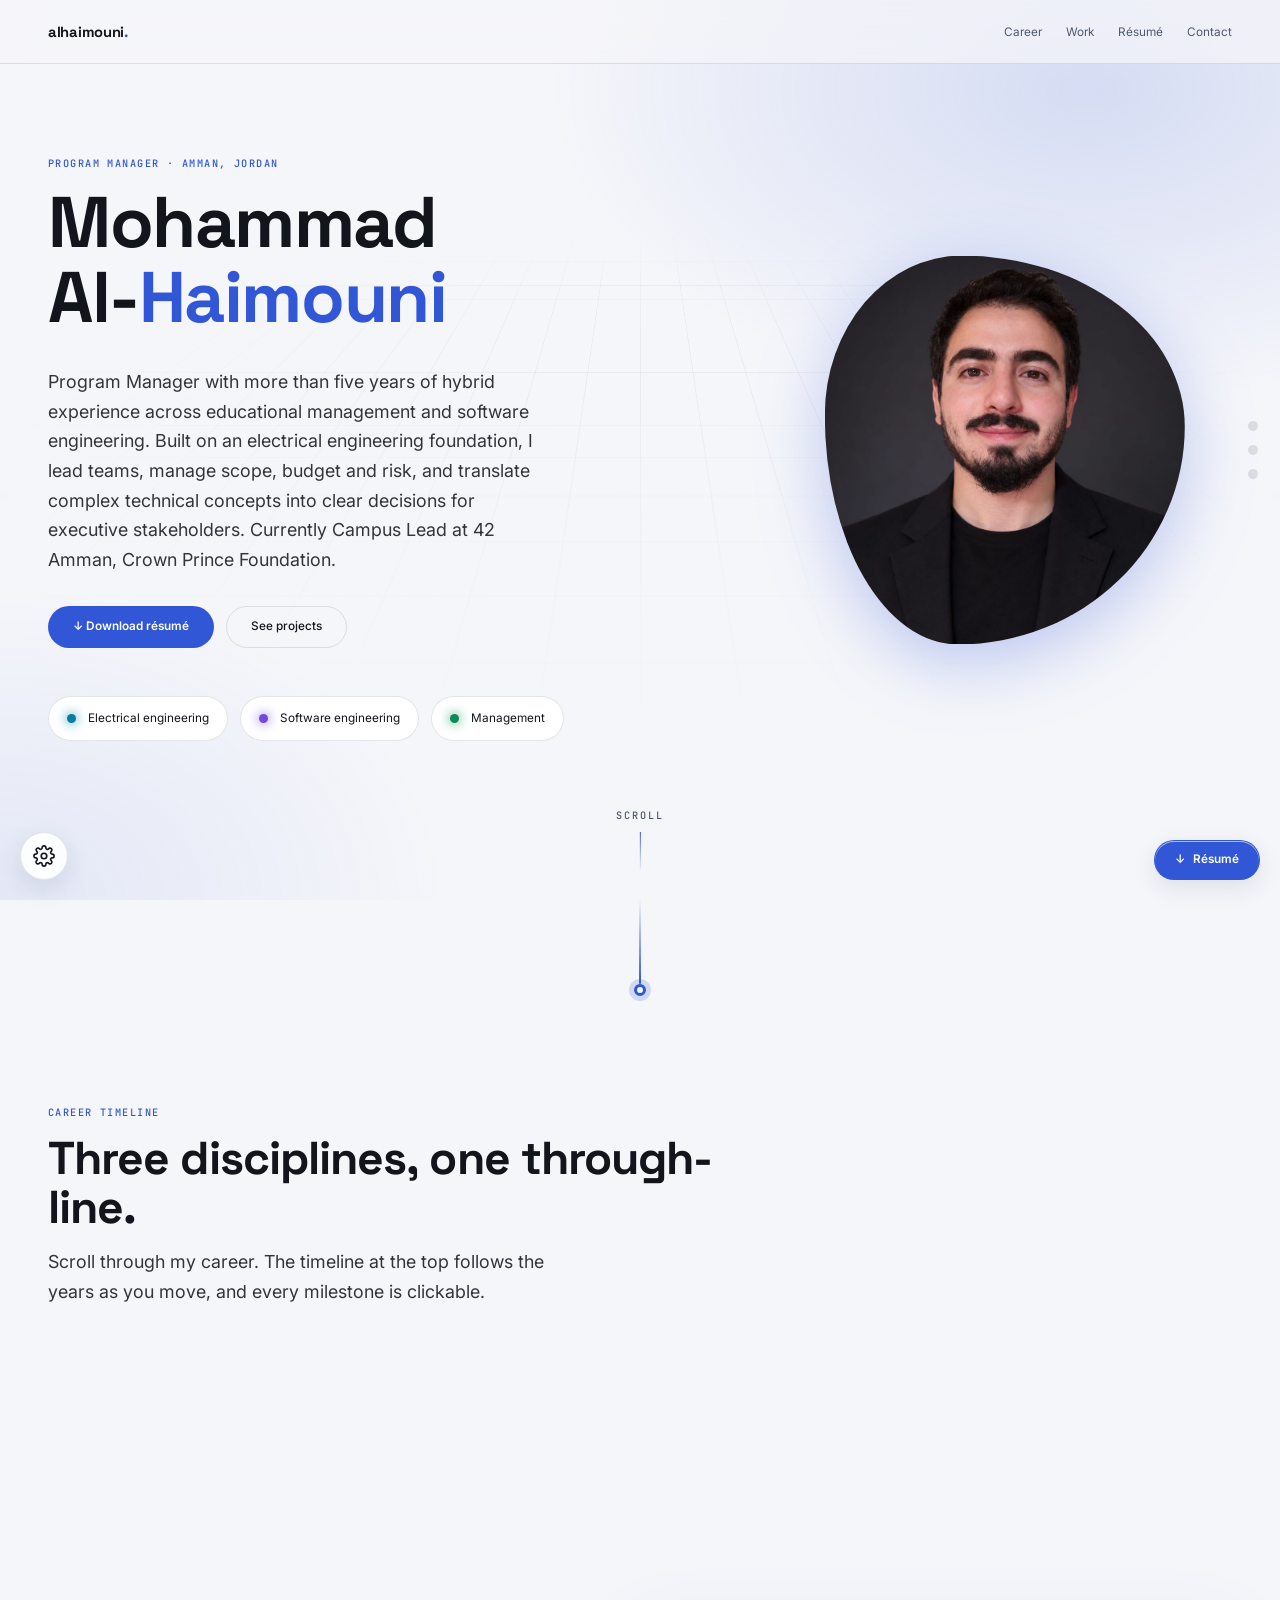
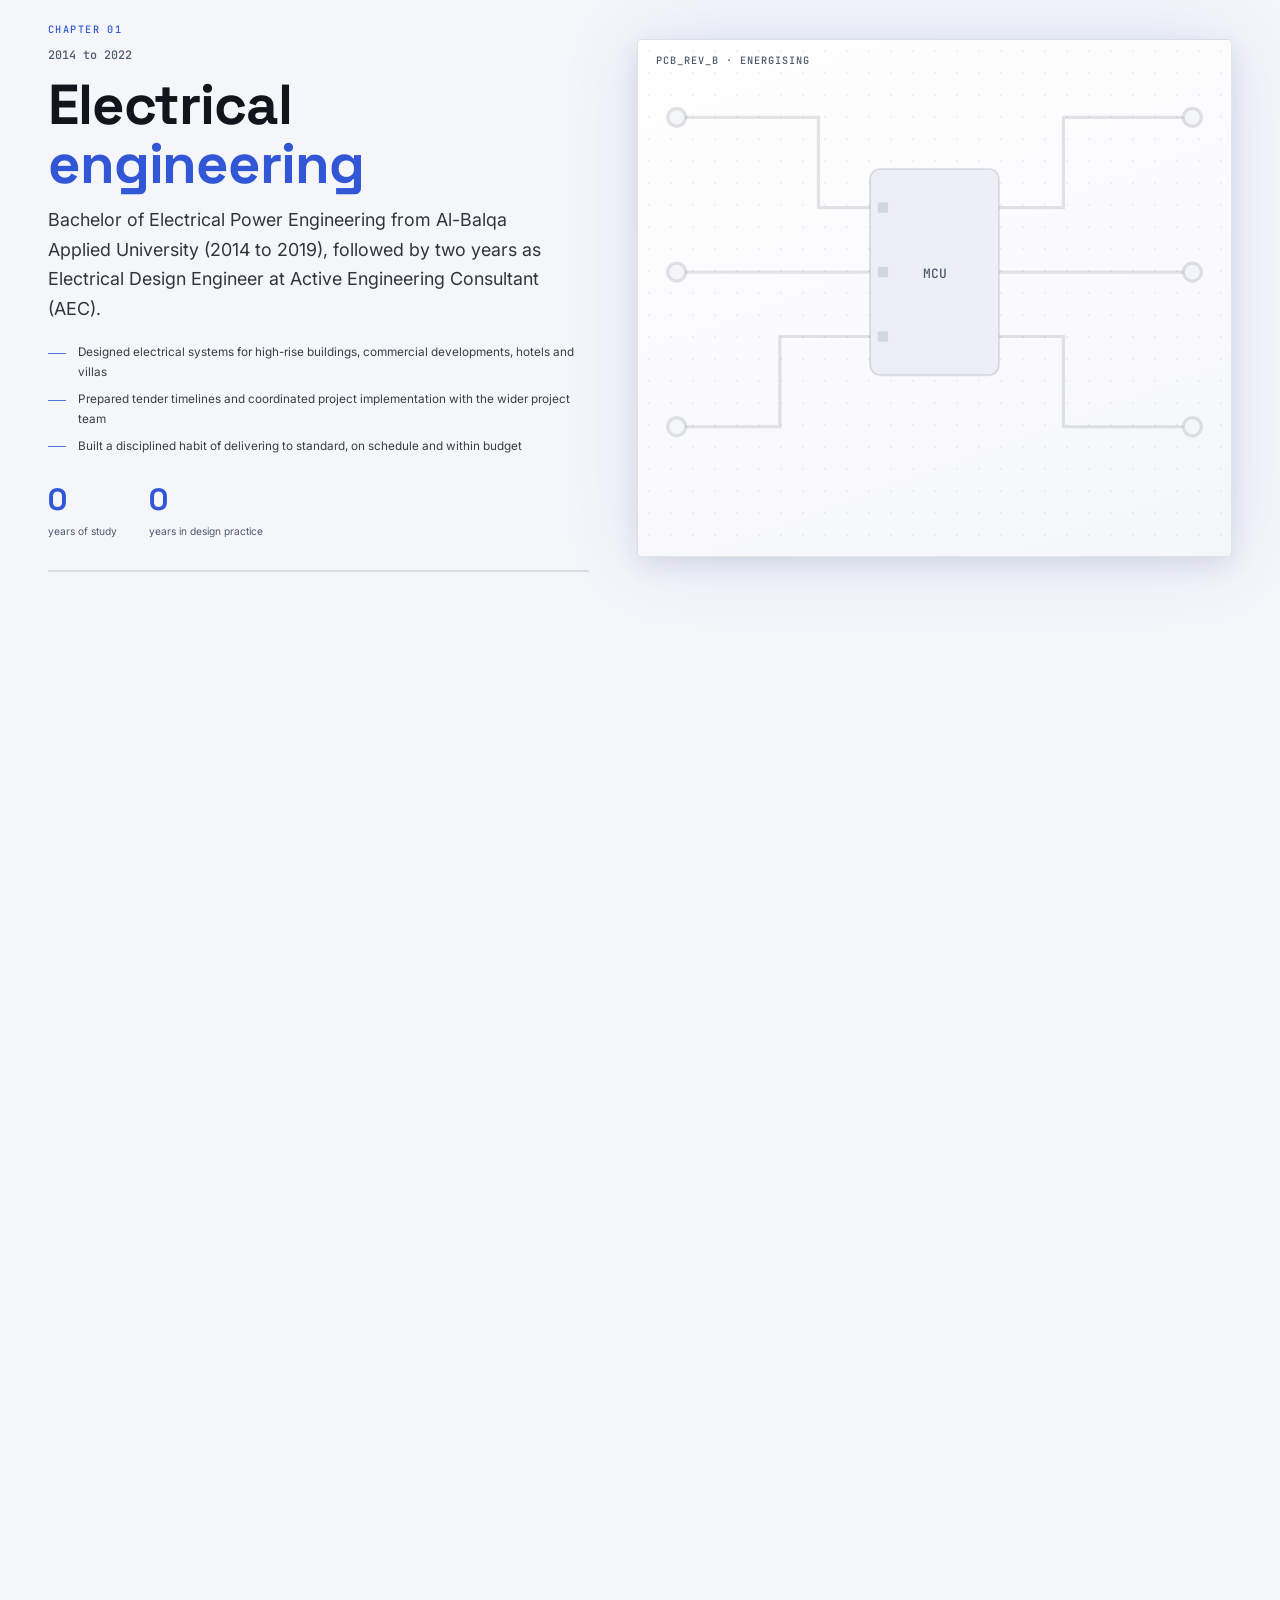
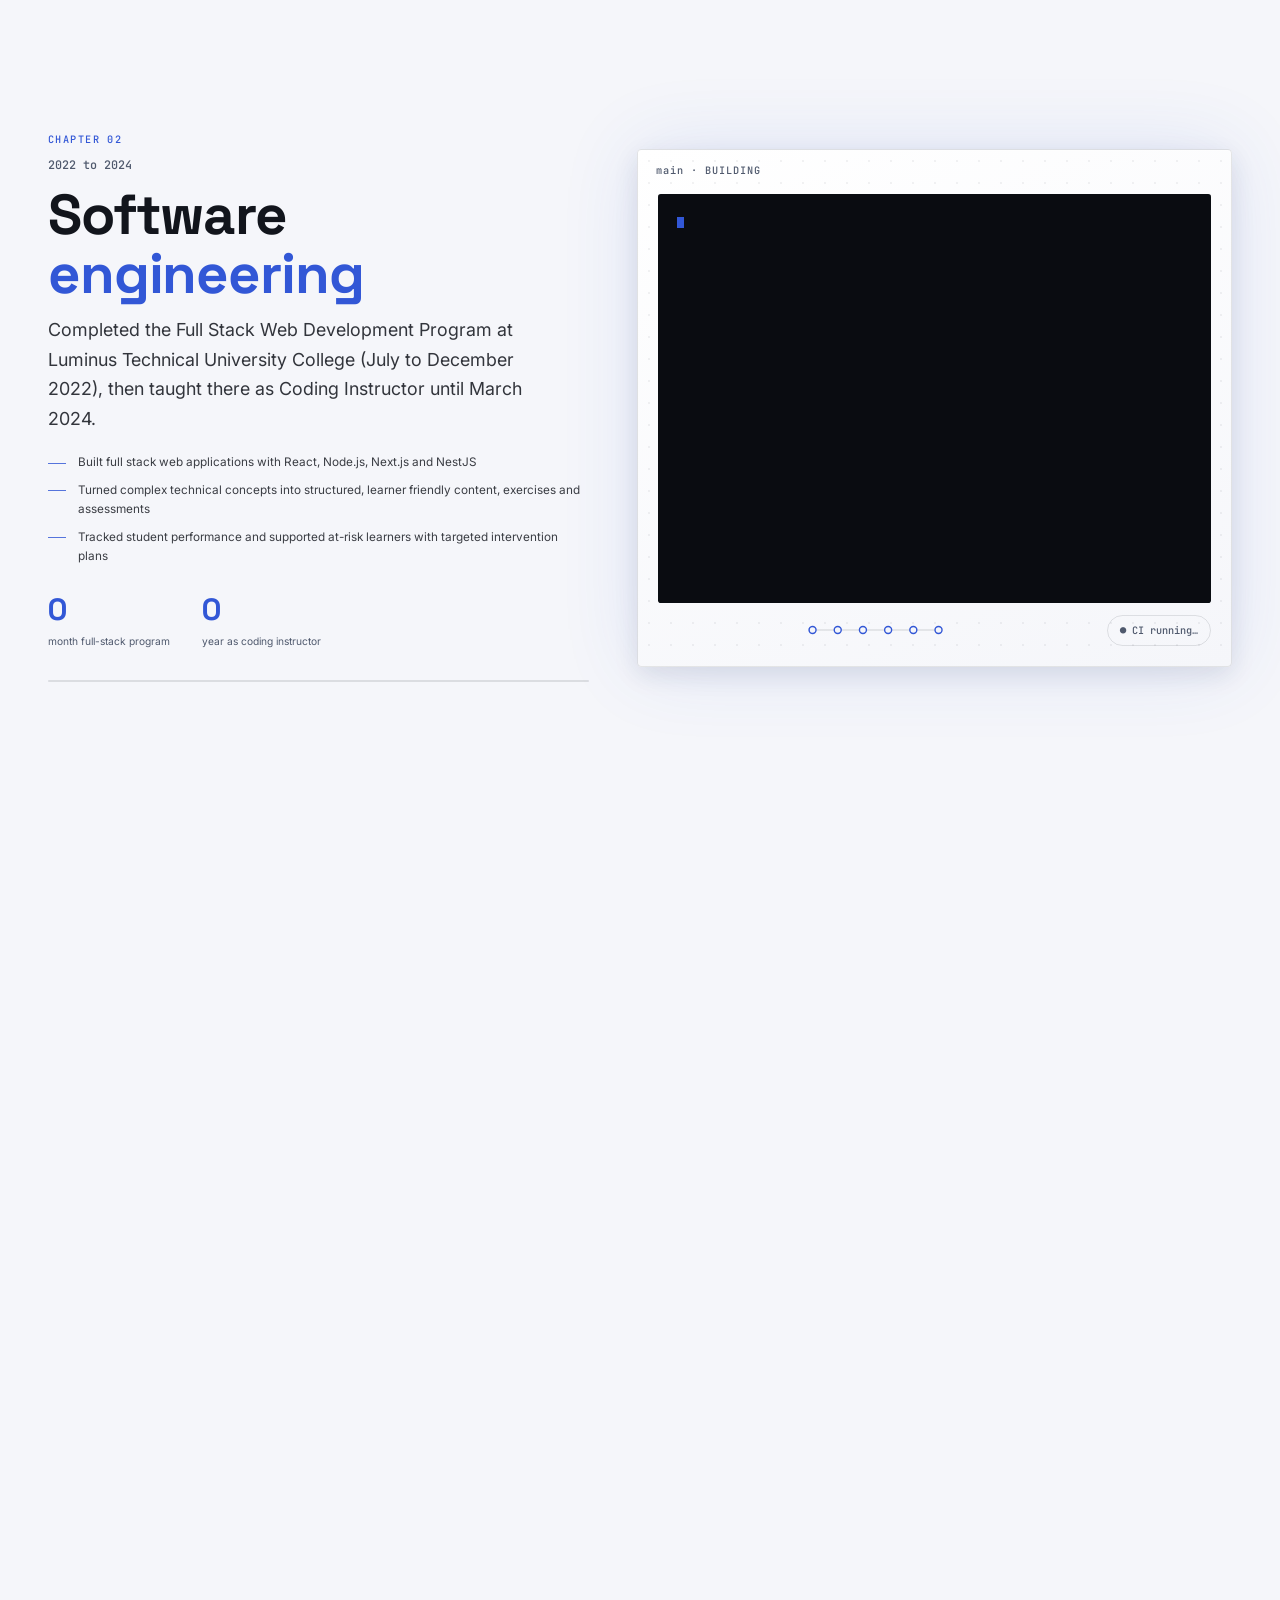
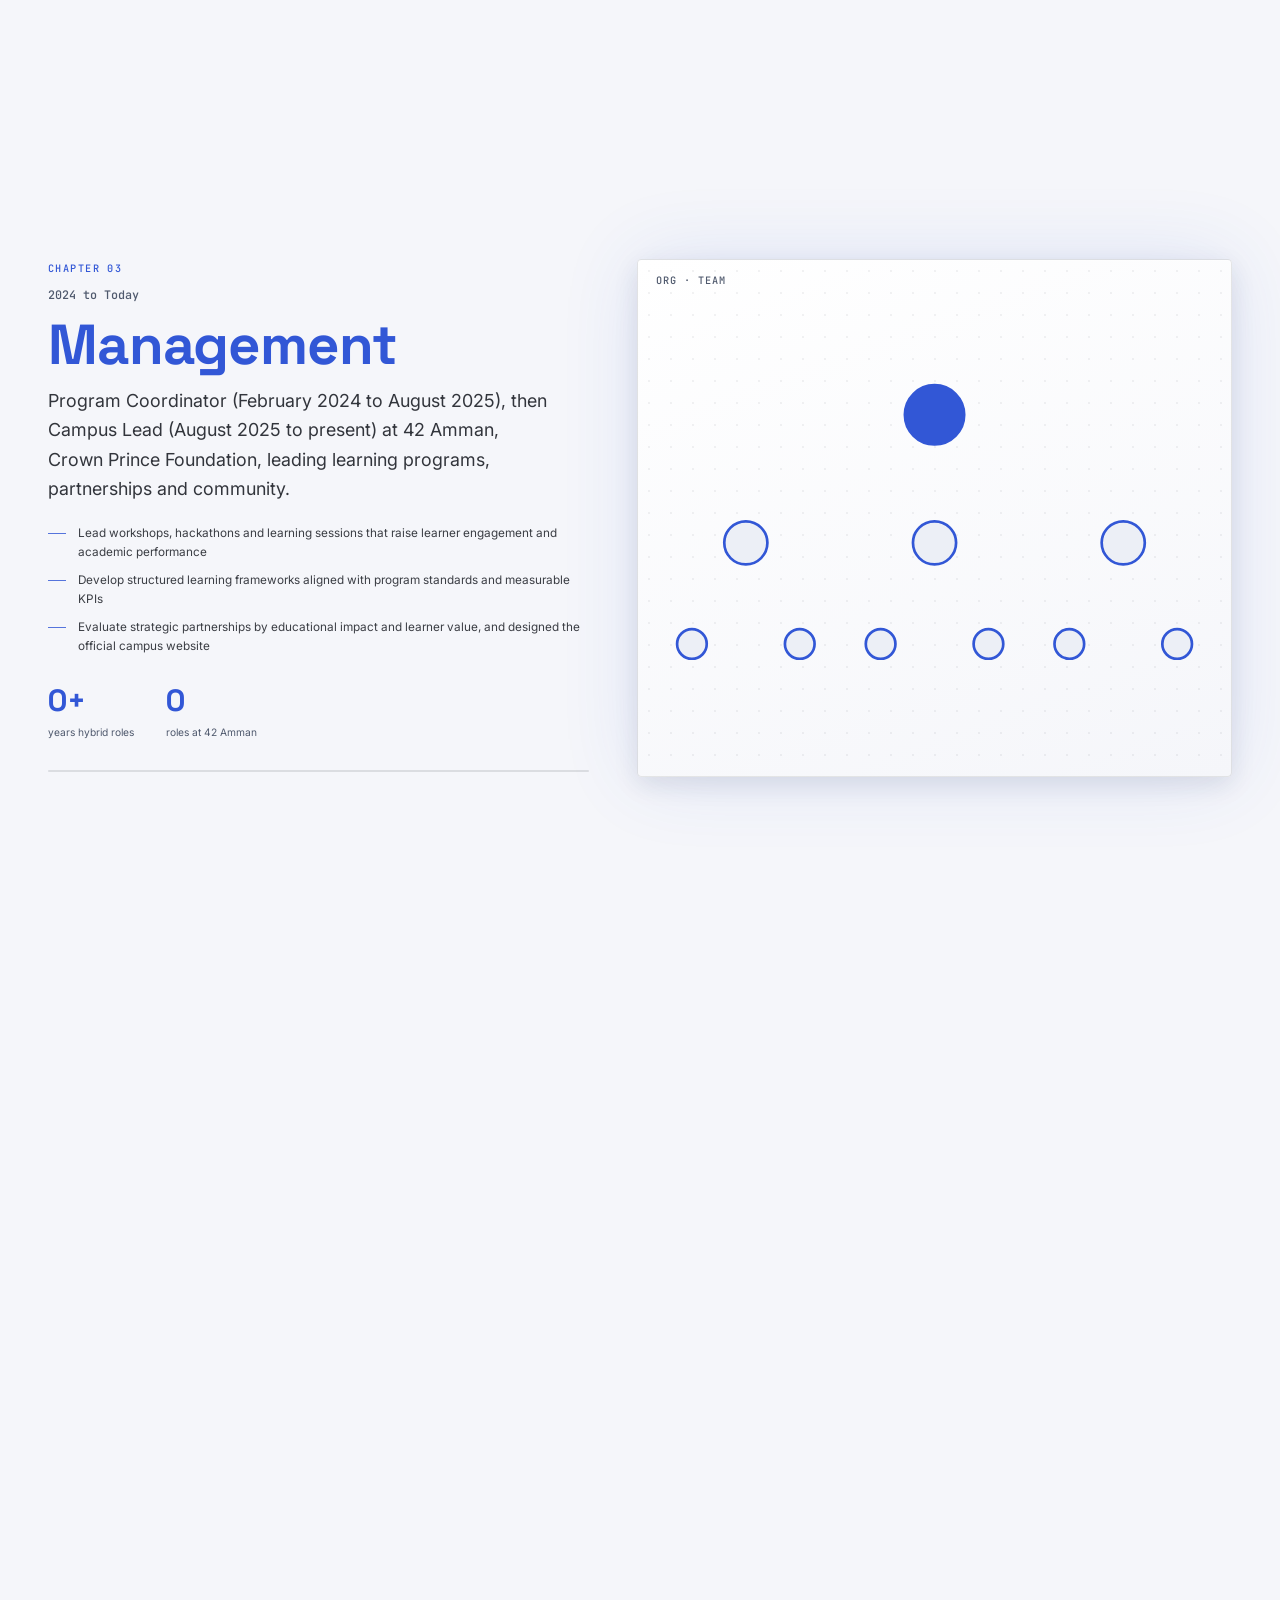
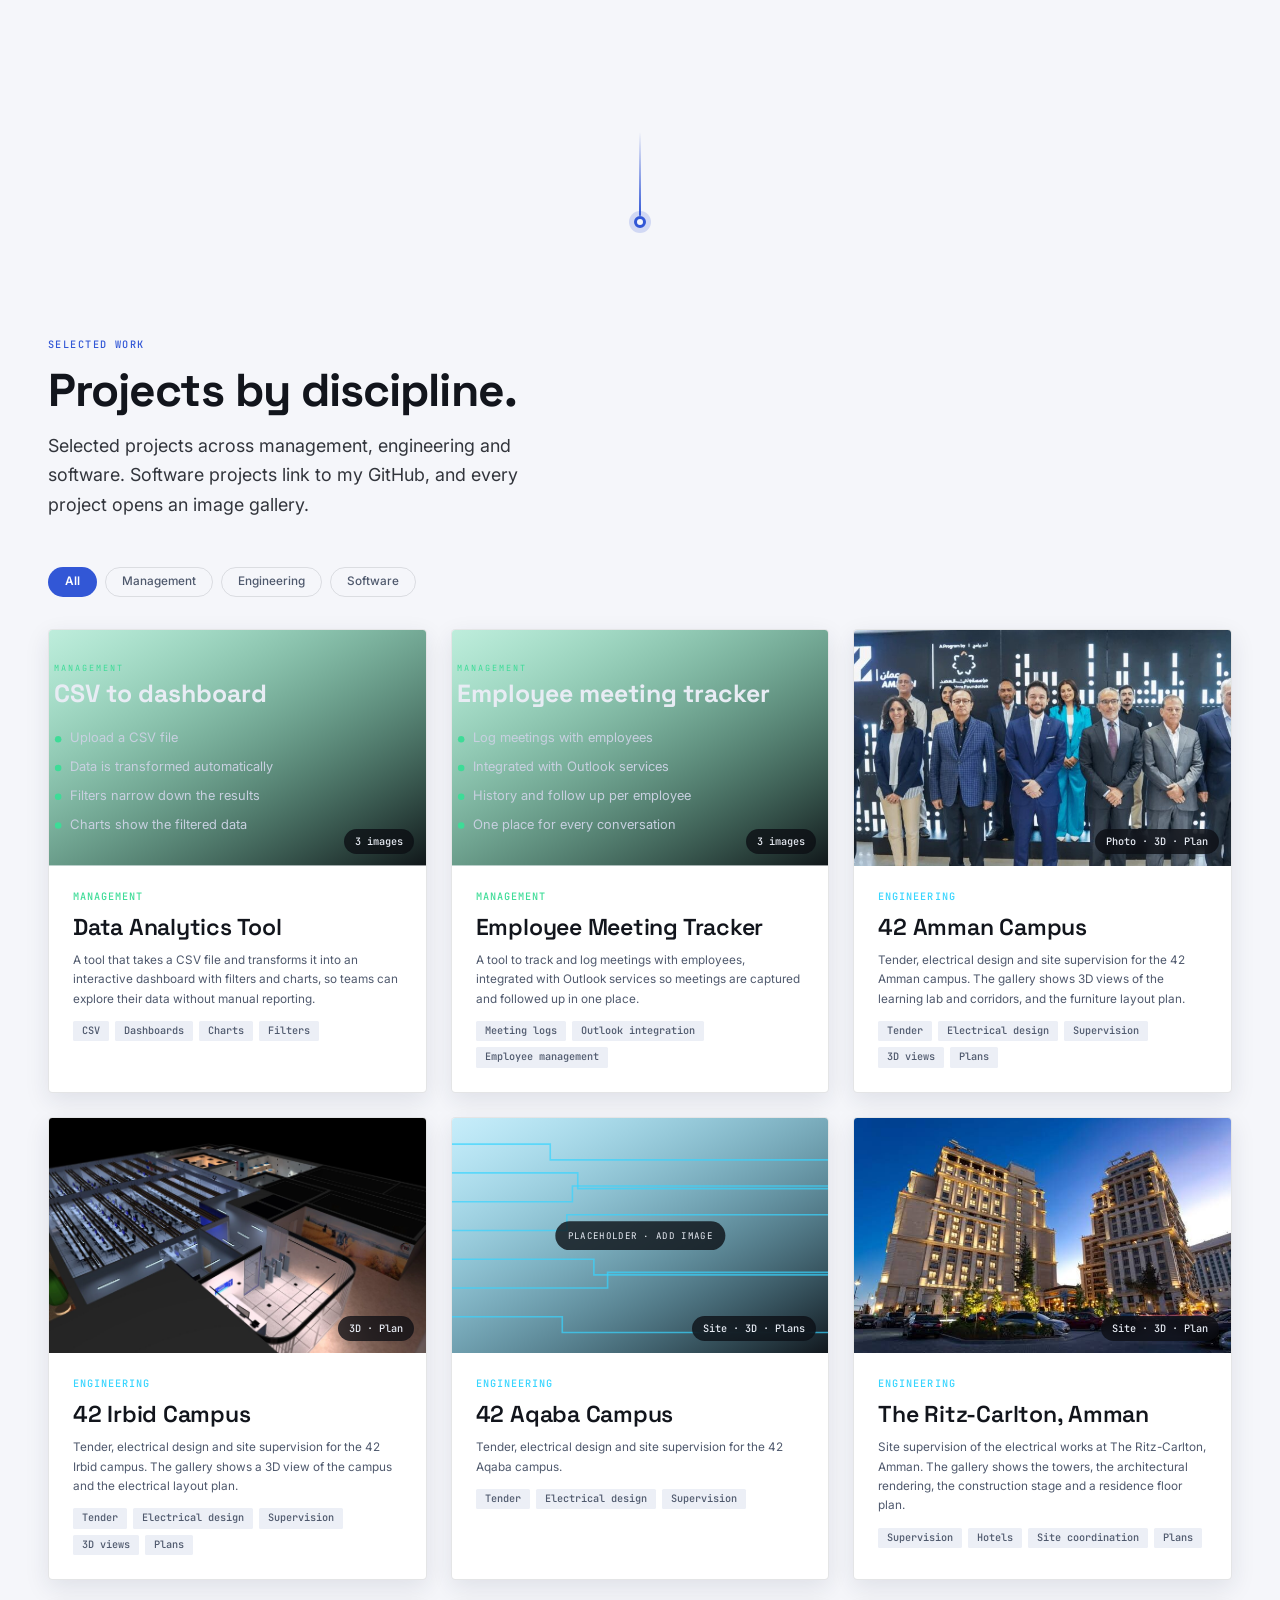
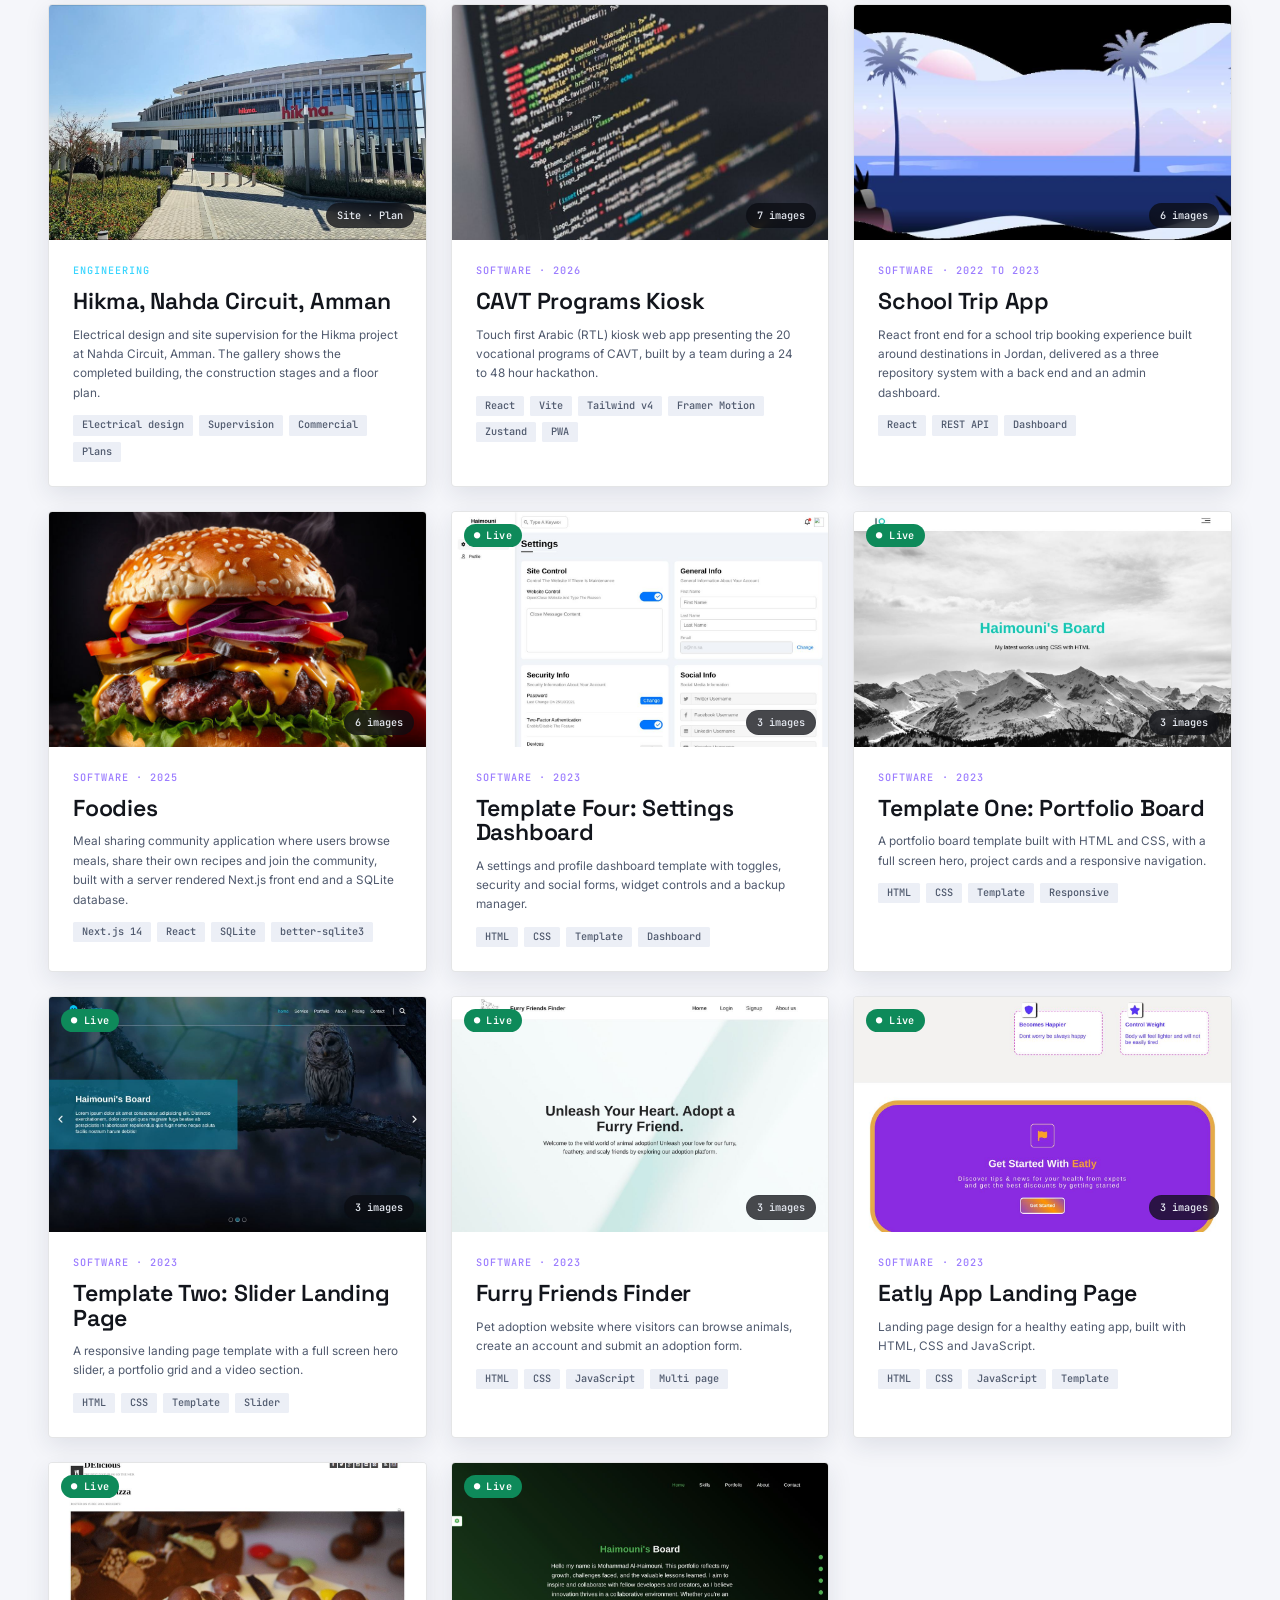
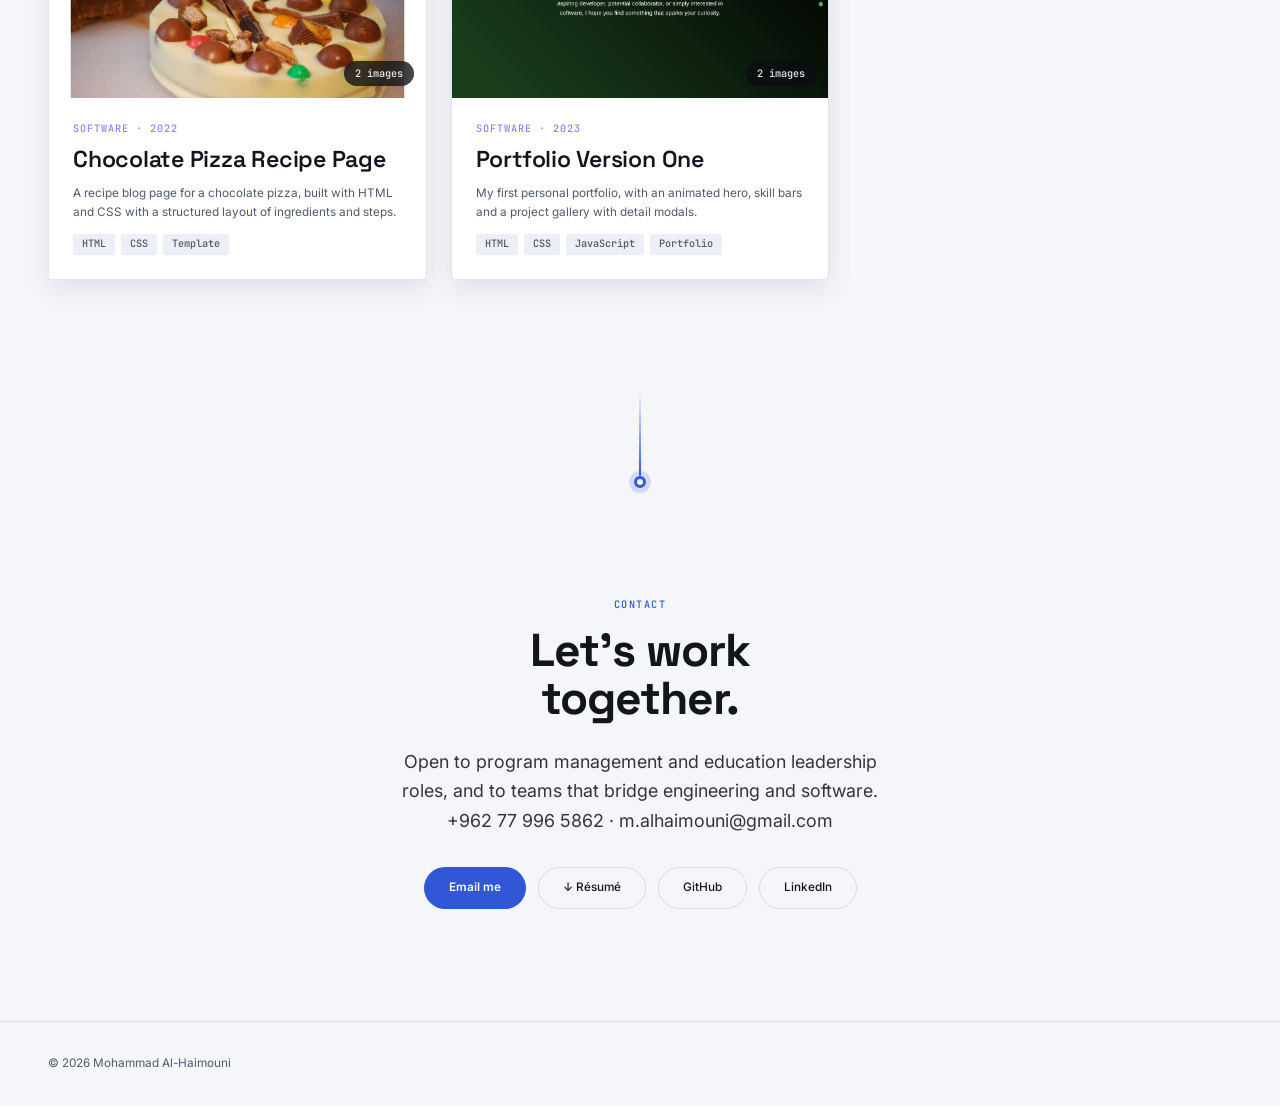
==== commit 0f259158: "Hikma Nahda: add building photo, construction and facade photos, floor plan Co-Authored-By: Claude S" ====
--- a/index.html
+++ b/index.html
@@ -700,12 +700,14 @@
       { src:'images/projects/ritz-carlton-amman/02-render.jpg', cap:'Architectural rendering' },
       { src:'images/projects/ritz-carlton-amman/03-construction.jpg', cap:'Under construction' },
       { src:'images/projects/ritz-carlton-amman/04-plan.jpg', cap:'Residence floor plan', fit:'contain' } ] },
-  { id:16, cat:'engineering', title:'Hikma, Nahda Circuit, Amman', year:'', badge:'Site · 3D · Plans',
-    desc:'Electrical design and site supervision for the Hikma project at Nahda Circuit, Amman.',
-    tags:['Electrical design','Supervision','Commercial'], links:[],
+  { id:16, cat:'engineering', title:'Hikma, Nahda Circuit, Amman', year:'', badge:'Site · Plan',
+    desc:'Electrical design and site supervision for the Hikma project at Nahda Circuit, Amman. The gallery shows the completed building, the construction stages and a floor plan.',
+    tags:['Electrical design','Supervision','Commercial','Plans'], links:[],
     gallery:[
-      { src:'images/projects/hikma-nahda/01-site.jpg', cap:'The site' }, { src:'images/projects/hikma-nahda/02-3d.jpg', cap:'3D view' },
-      { src:'images/projects/hikma-nahda/03-plan.jpg', cap:'Plan' }, { src:'images/projects/hikma-nahda/04-plan.jpg', cap:'Plan' } ] },
+      { src:'images/projects/hikma-nahda/01-building.jpg', cap:'The building' },
+      { src:'images/projects/hikma-nahda/02-construction.jpg', cap:'Under construction' },
+      { src:'images/projects/hikma-nahda/03-facade.jpg', cap:'Facade installation' },
+      { src:'images/projects/hikma-nahda/04-plan.jpg', cap:'Floor plan', fit:'contain' } ] },
 
   /* ================= SOFTWARE ================= */
   { id:3, cat:'software', title:'CAVT Programs Kiosk', year:'2026',
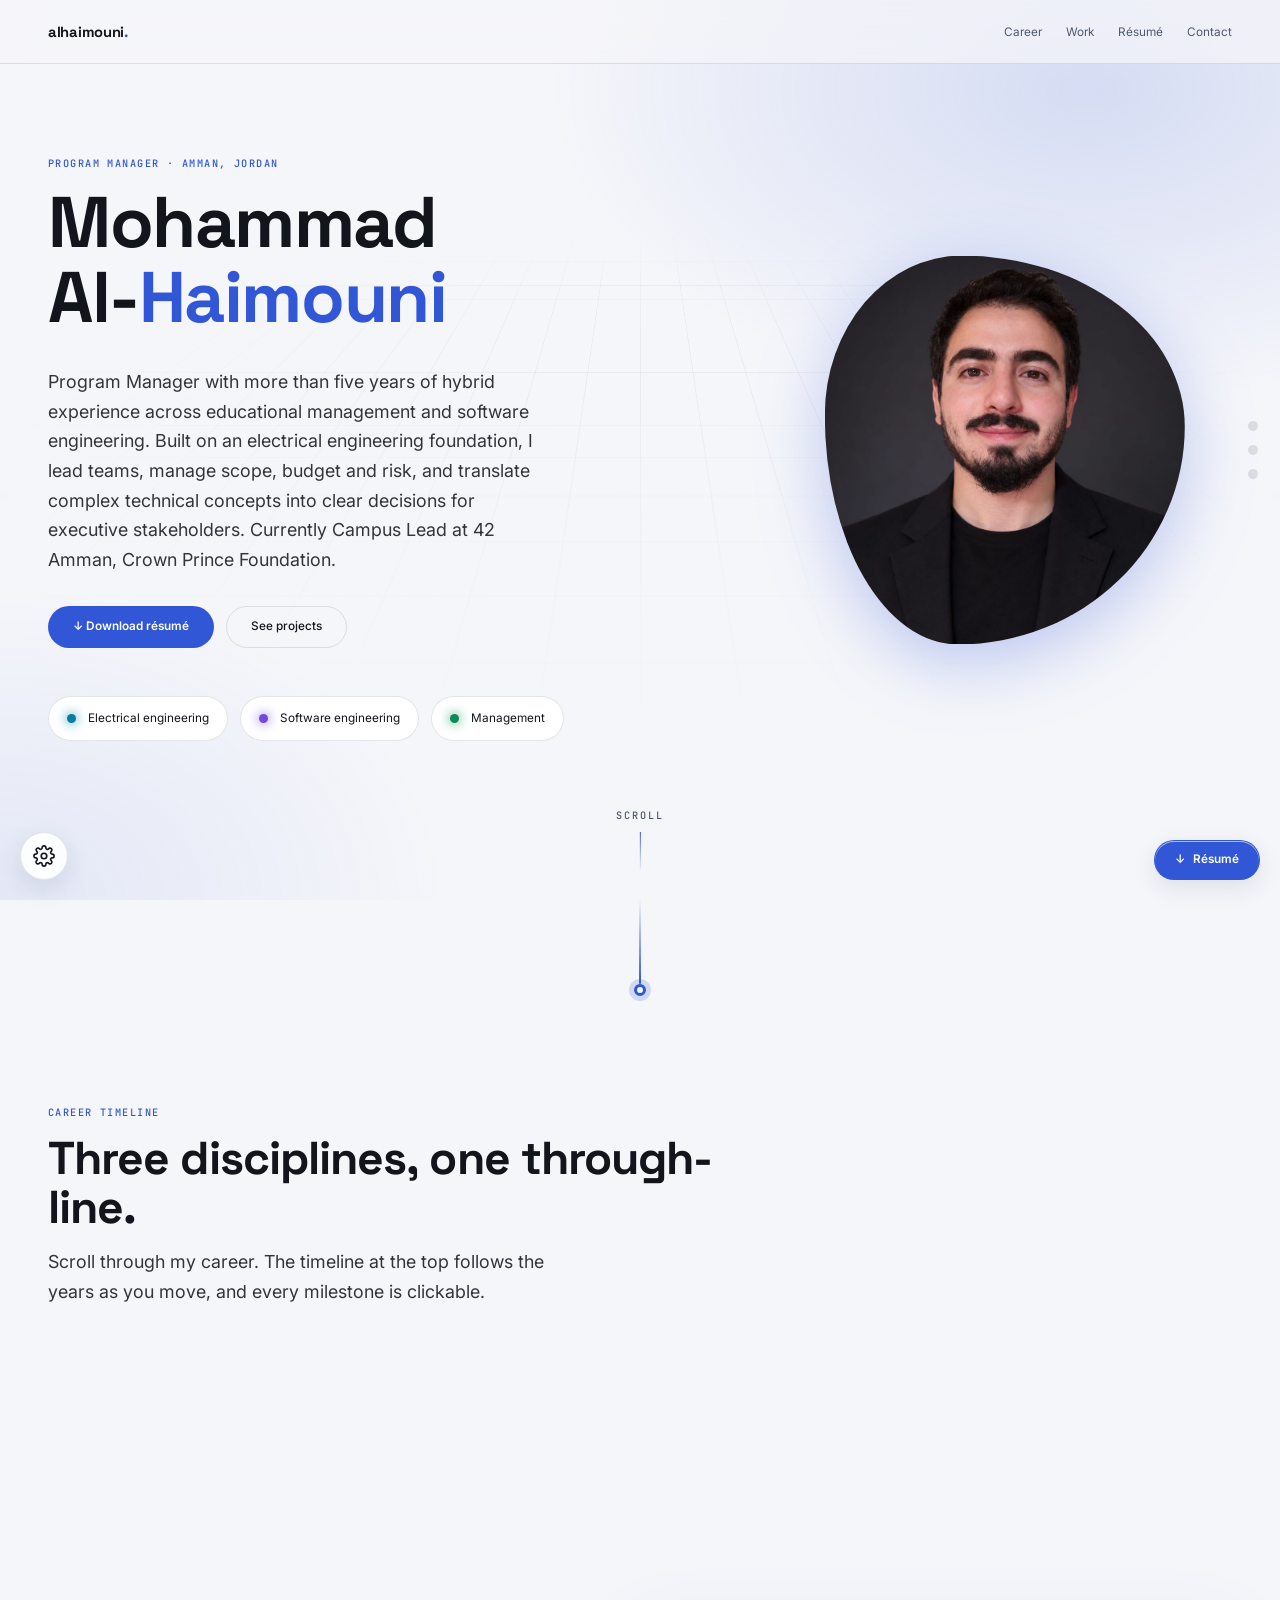
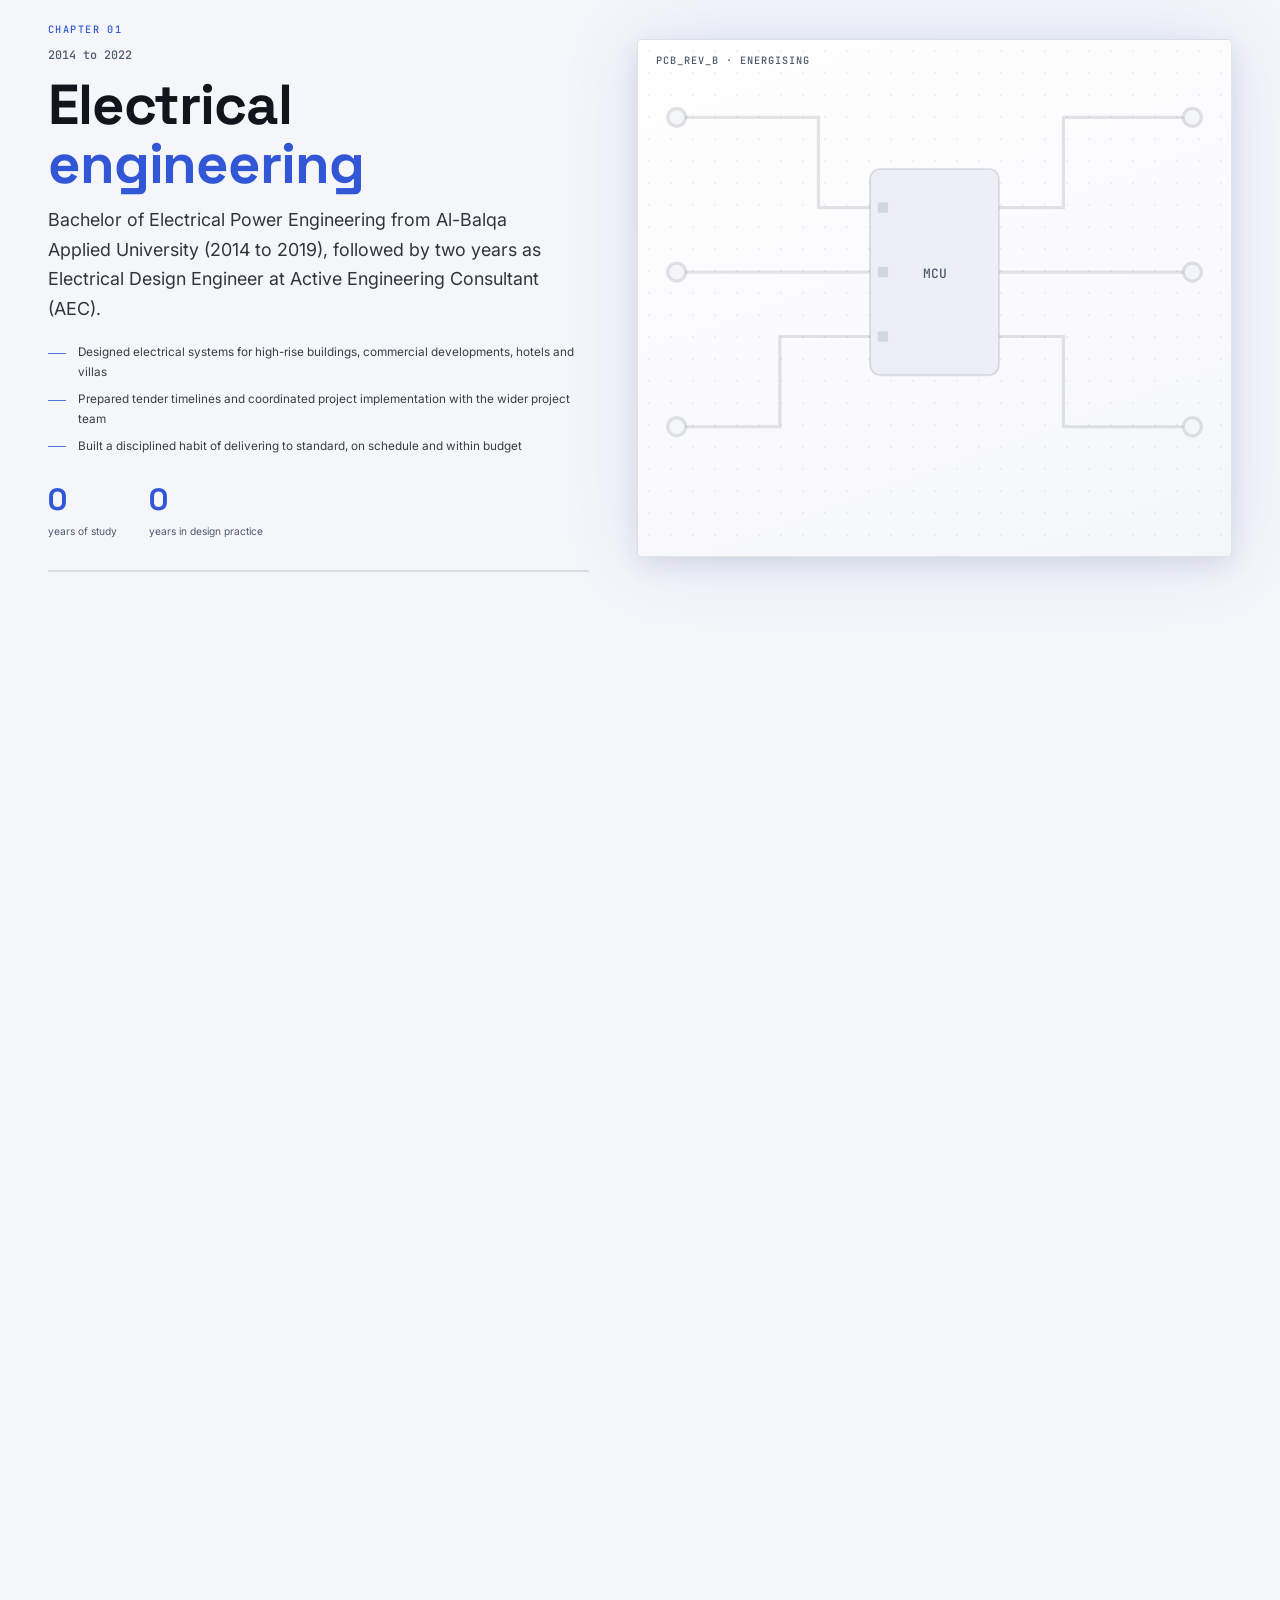
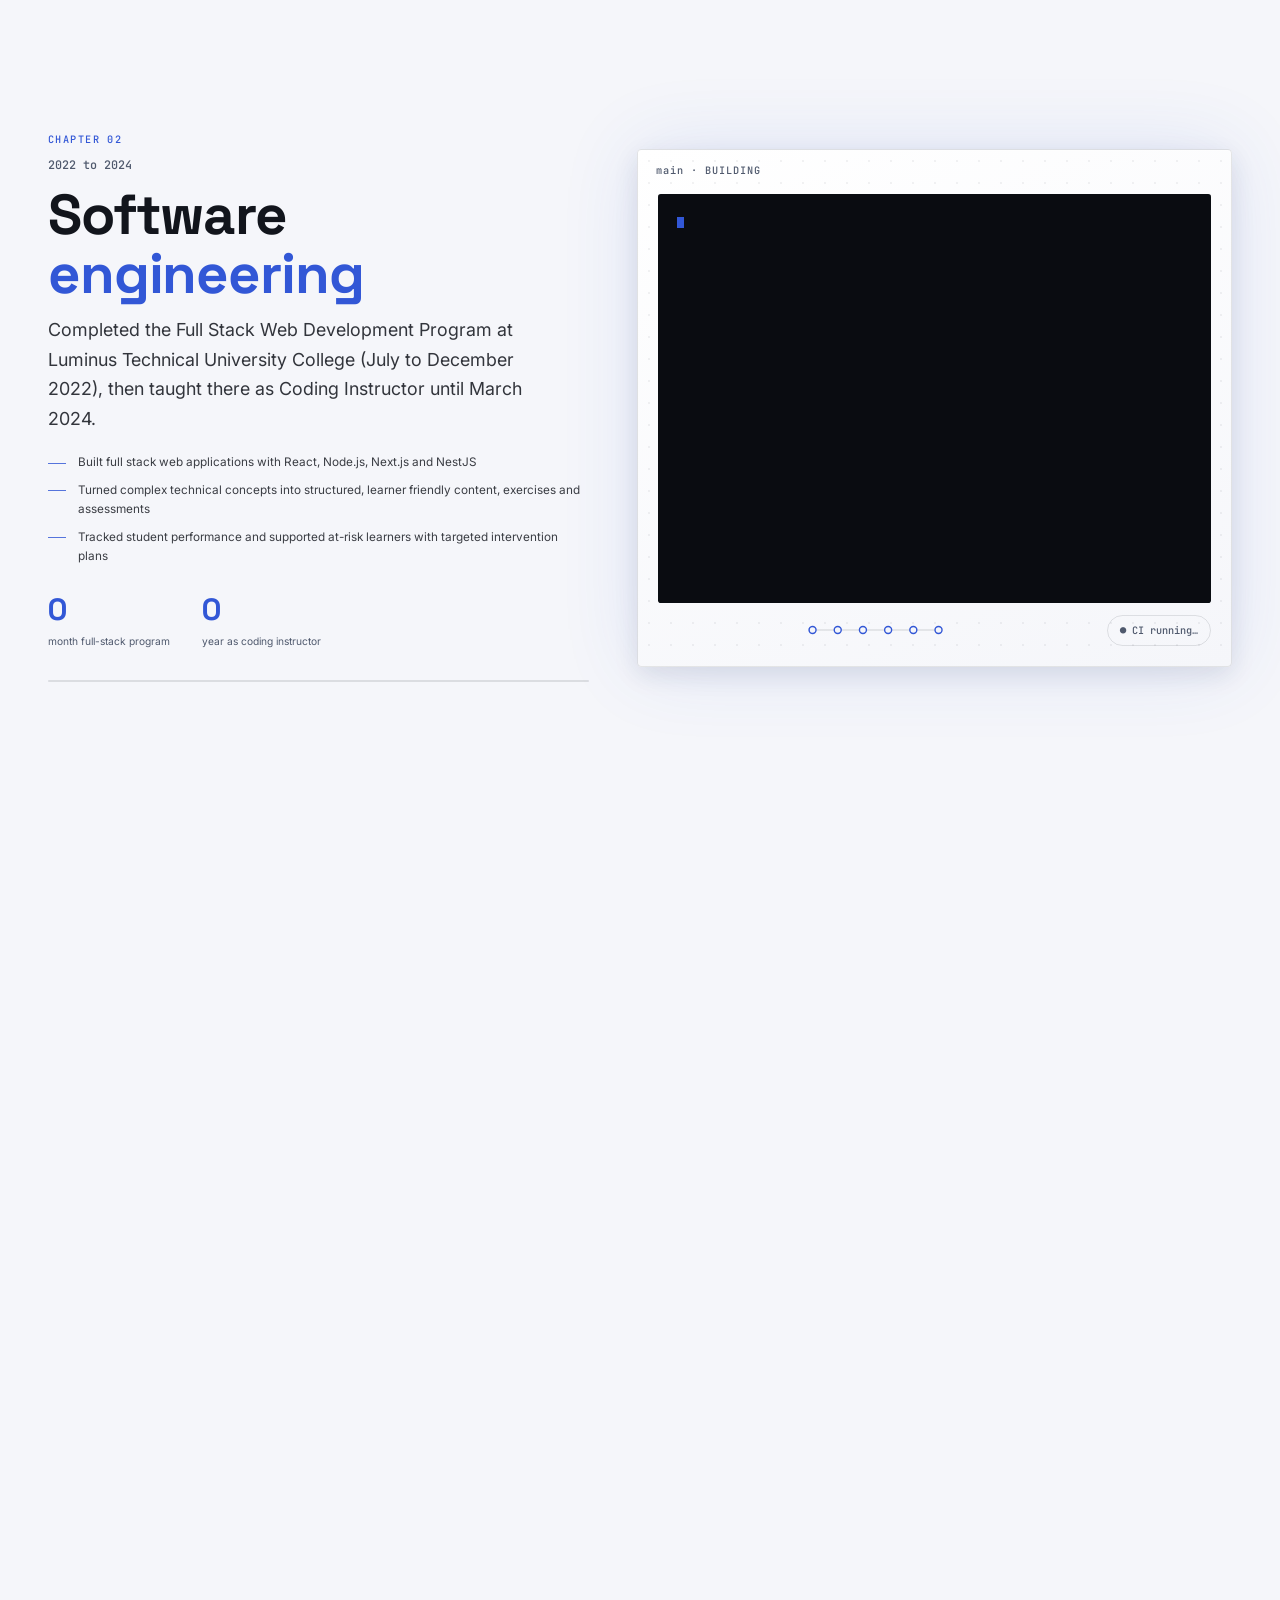
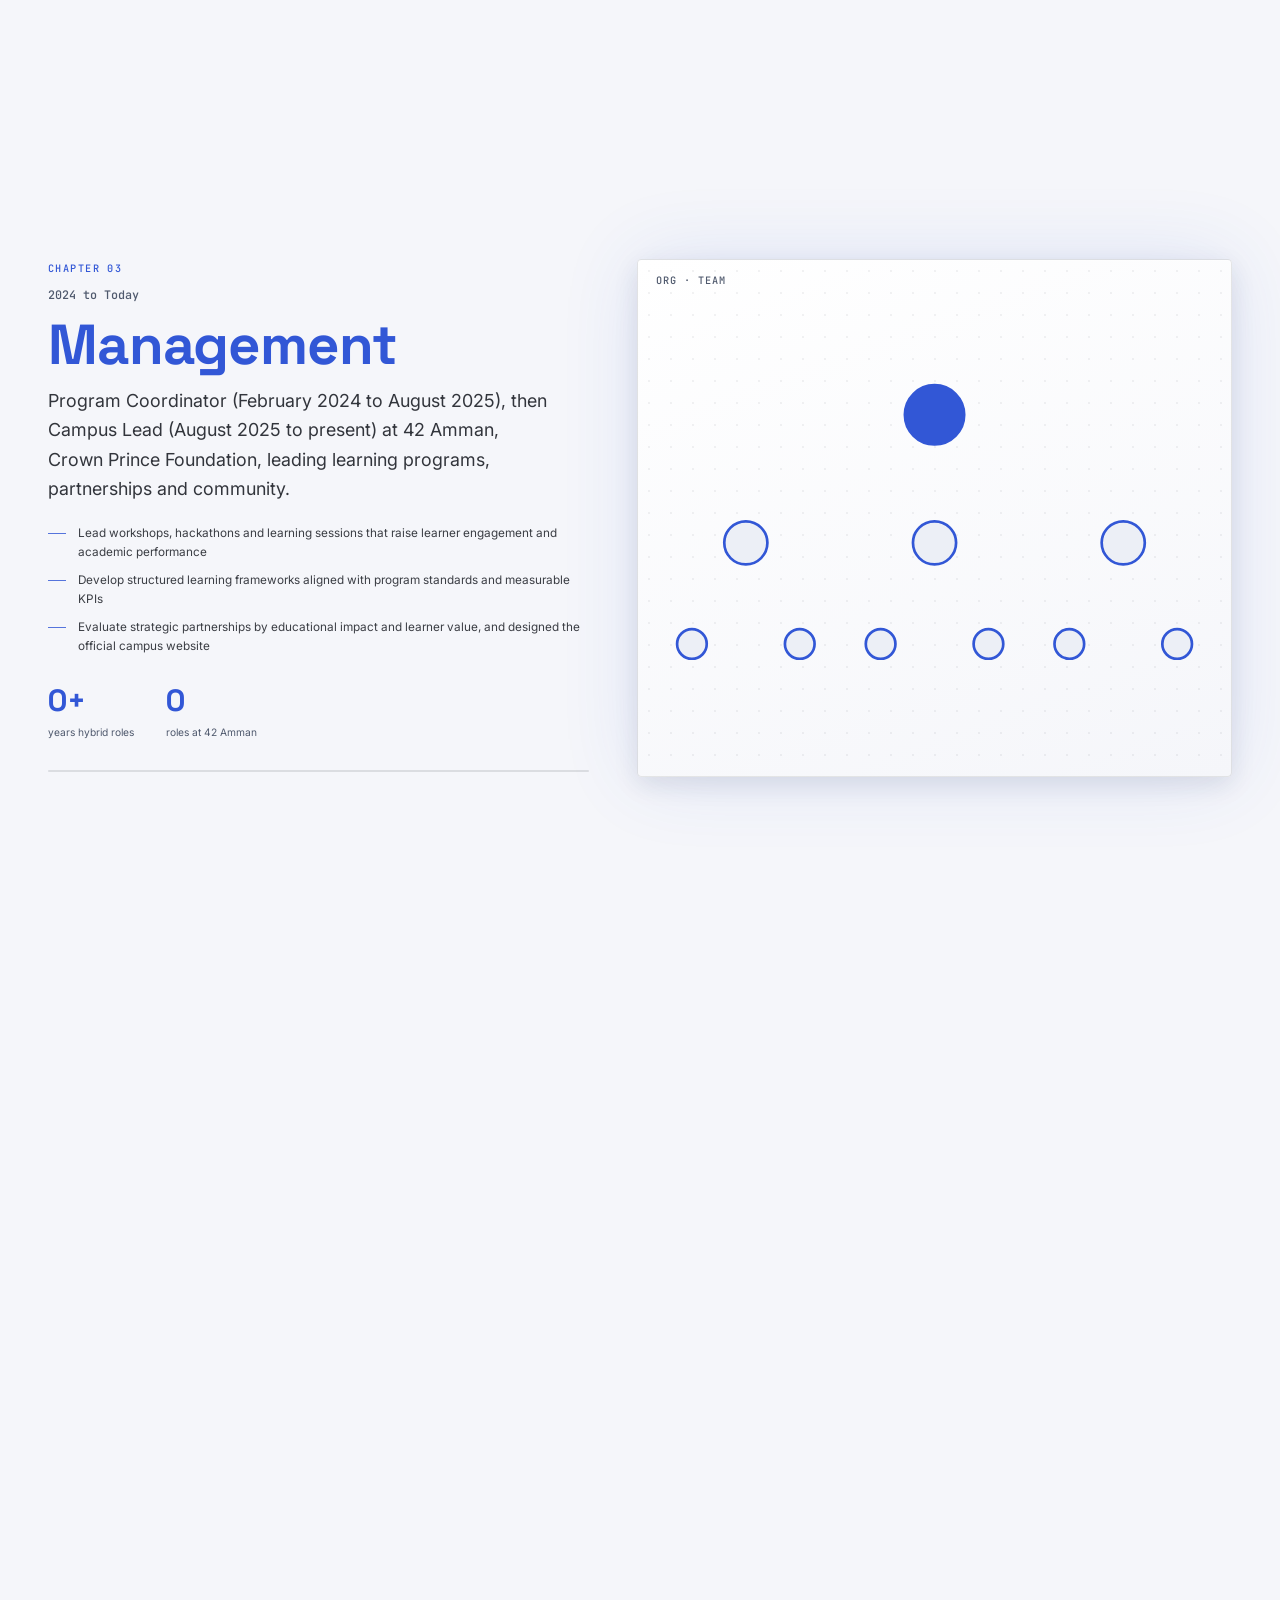
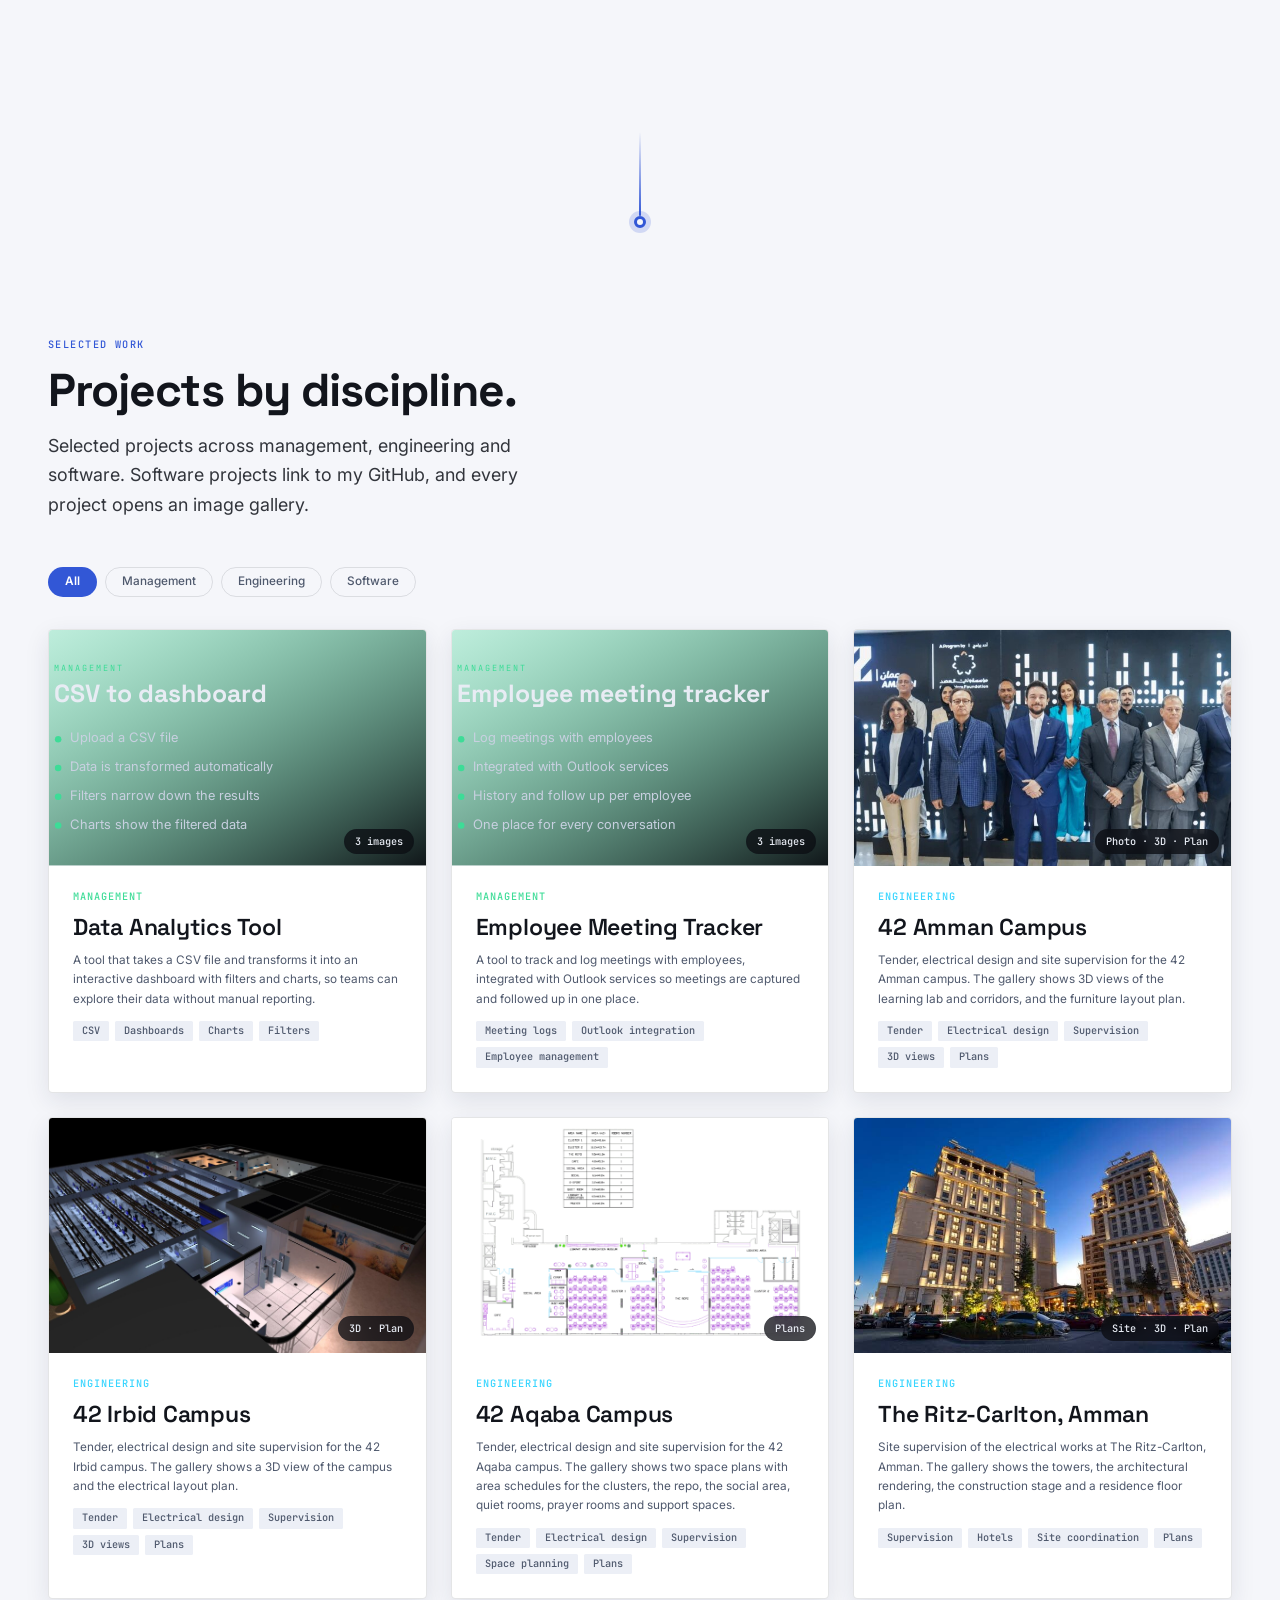
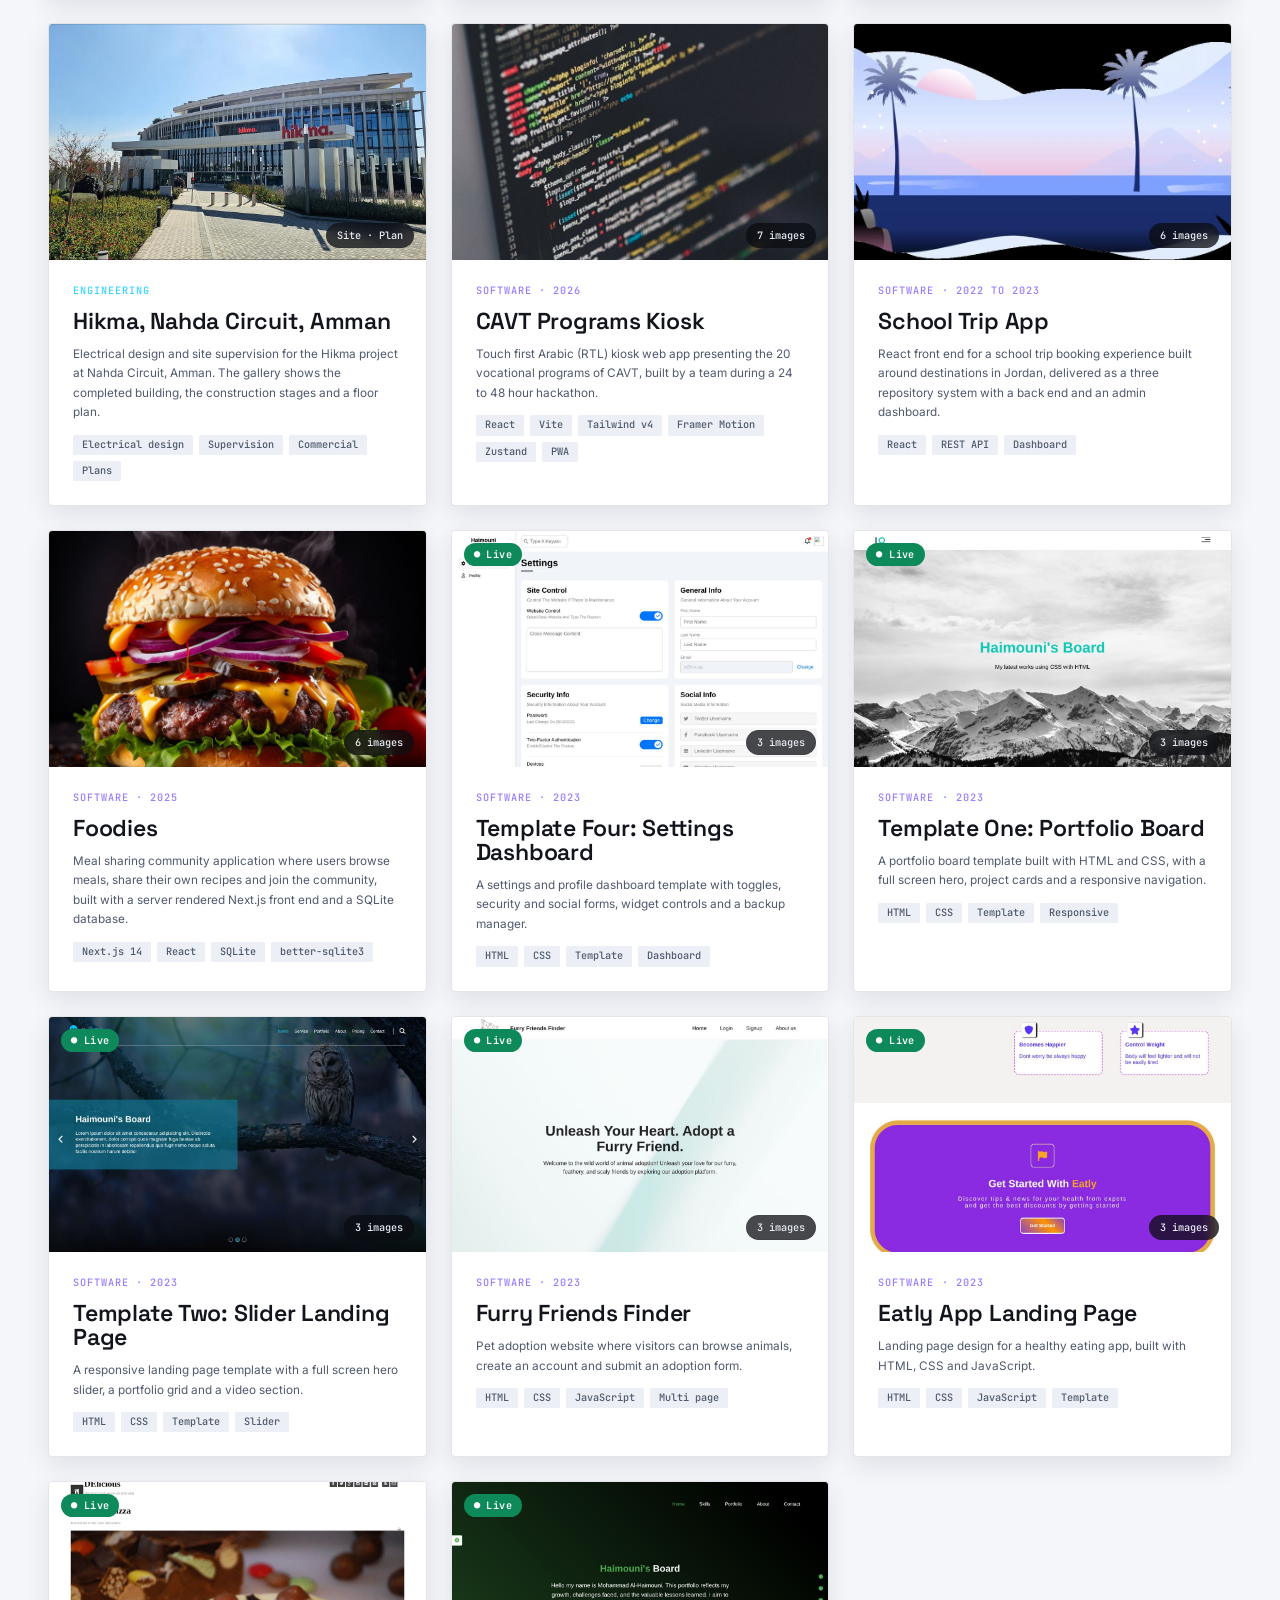
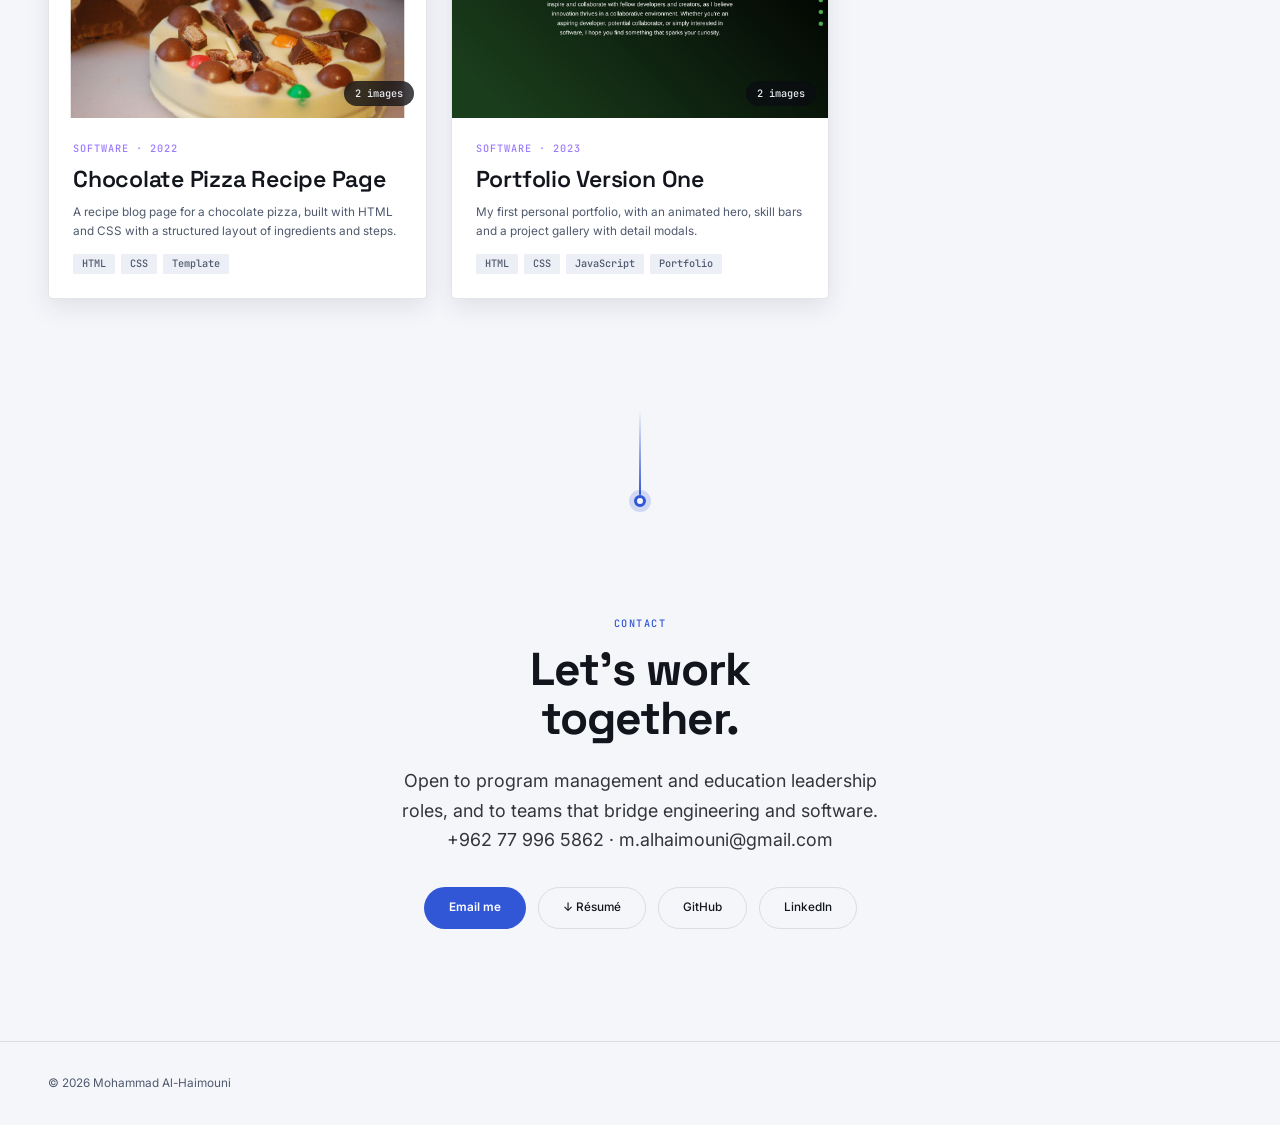
==== commit d3e8bbd5: "42 Aqaba: add two space plans Co-Authored-By: Claude Sonnet 5.5 <noreply@anthropic.com> Claude-Sessi" ====
--- a/index.html
+++ b/index.html
@@ -686,12 +686,12 @@
     gallery:[
       { src:'images/projects/42-irbid/01-3d.jpg', cap:'3D view: campus from above' },
       { src:'images/projects/42-irbid/02-plan.jpg', cap:'Electrical layout plan', fit:'contain' } ] },
-  { id:12, cat:'engineering', title:'42 Aqaba Campus', year:'', badge:'Site · 3D · Plans',
-    desc:'Tender, electrical design and site supervision for the 42 Aqaba campus.',
-    tags:['Tender','Electrical design','Supervision'], links:[],
+  { id:12, cat:'engineering', title:'42 Aqaba Campus', year:'', badge:'Plans',
+    desc:'Tender, electrical design and site supervision for the 42 Aqaba campus. The gallery shows two space plans with area schedules for the clusters, the repo, the social area, quiet rooms, prayer rooms and support spaces.',
+    tags:['Tender','Electrical design','Supervision','Space planning','Plans'], links:[],
     gallery:[
-      { src:'images/projects/42-aqaba/01-site.jpg', cap:'The site' }, { src:'images/projects/42-aqaba/02-3d.jpg', cap:'3D view' },
-      { src:'images/projects/42-aqaba/03-plan.jpg', cap:'Plan' }, { src:'images/projects/42-aqaba/04-plan.jpg', cap:'Plan' } ] },
+      { src:'images/projects/42-aqaba/01-plan.png', cap:'Space plan: layout 1', fit:'contain' },
+      { src:'images/projects/42-aqaba/02-plan.png', cap:'Space plan: layout 2', fit:'contain' } ] },
   { id:15, cat:'engineering', title:'The Ritz-Carlton, Amman', year:'', badge:'Site · 3D · Plan',
     desc:'Site supervision of the electrical works at The Ritz-Carlton, Amman. The gallery shows the towers, the architectural rendering, the construction stage and a residence floor plan.',
     tags:['Supervision','Hotels','Site coordination','Plans'], links:[],
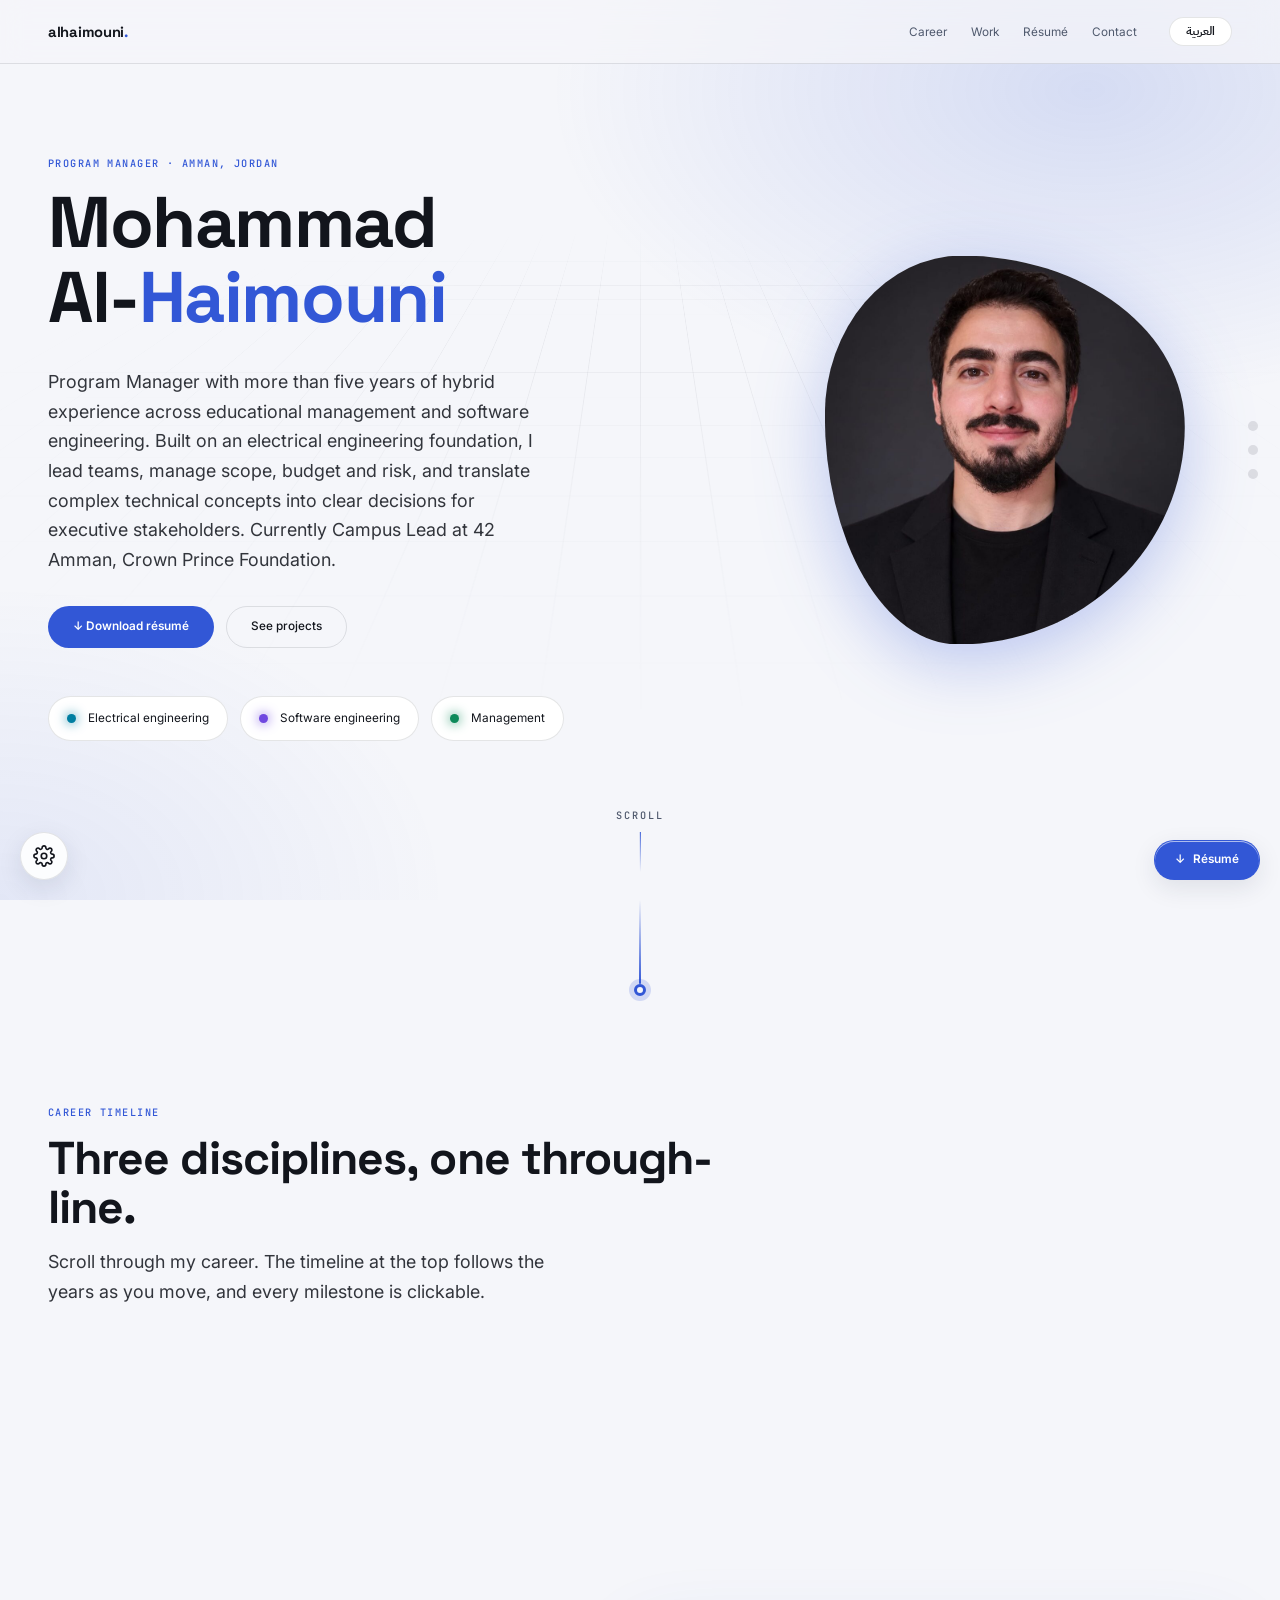
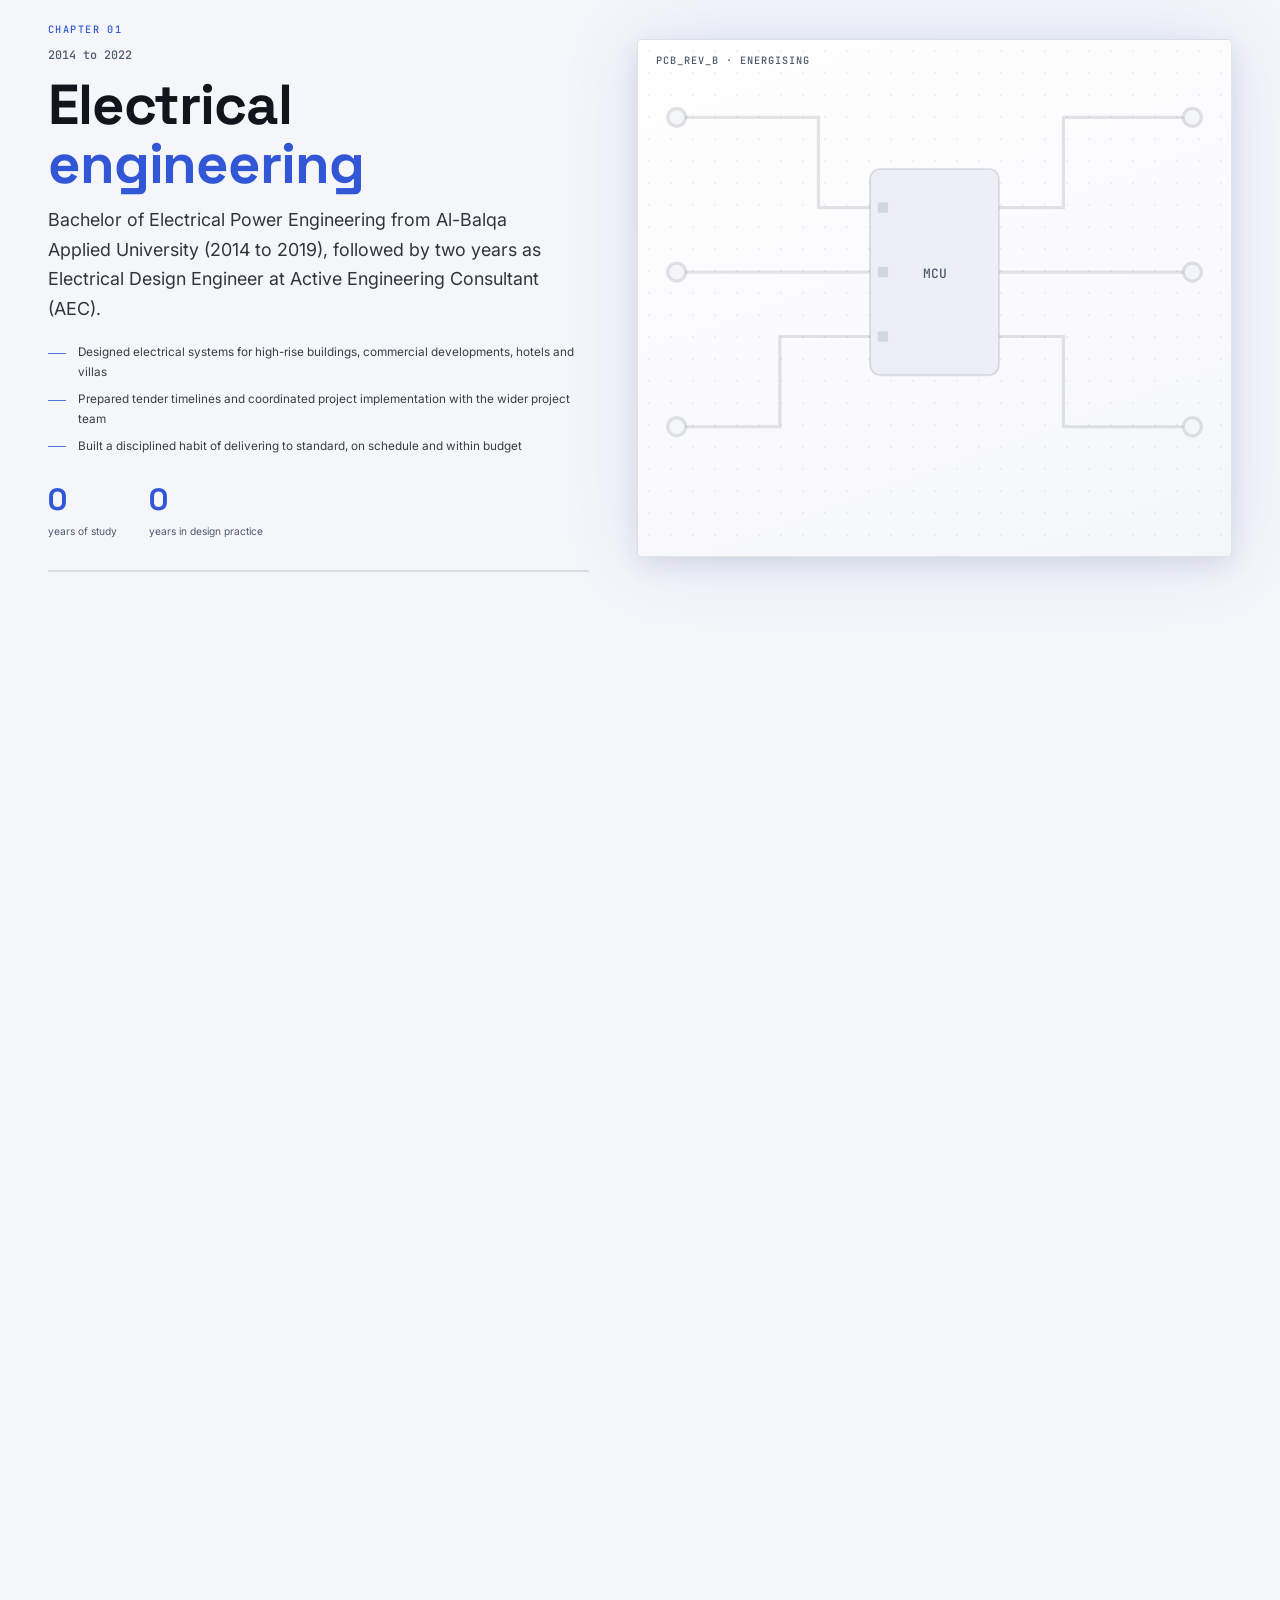
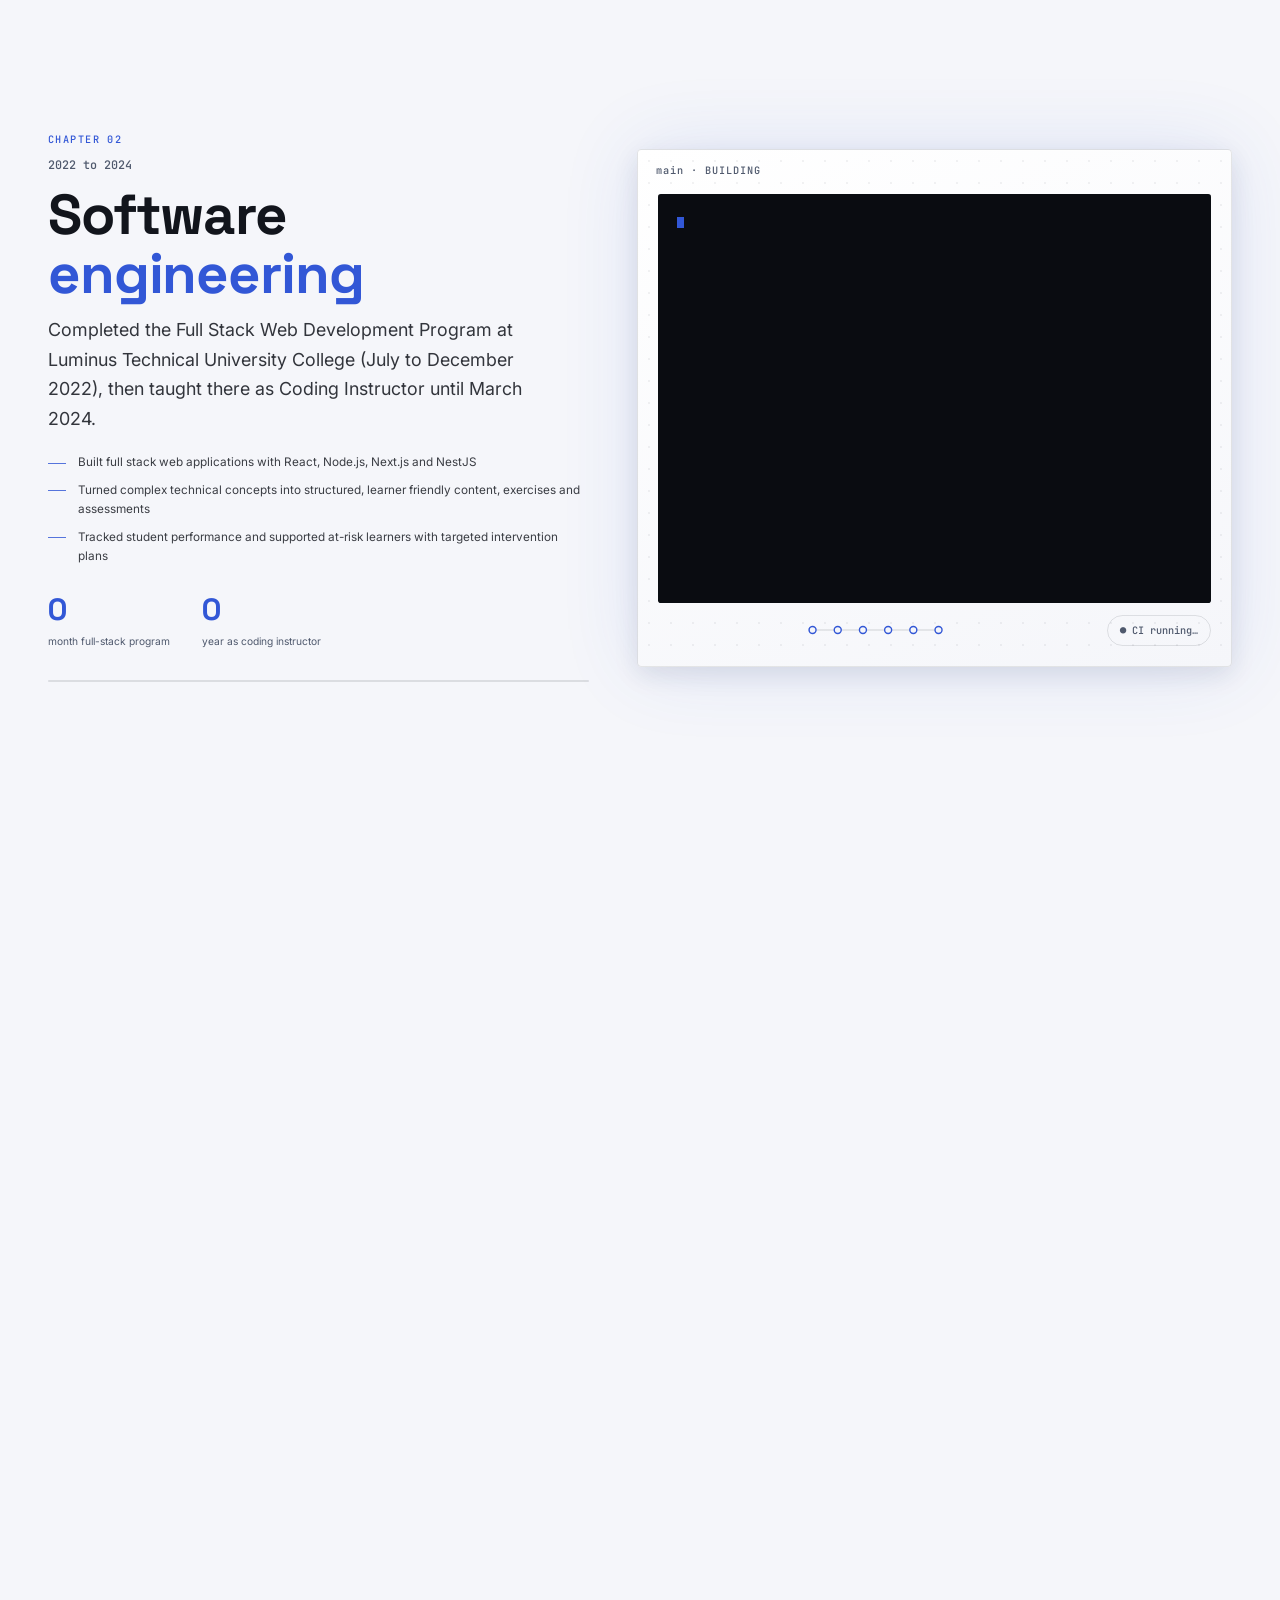
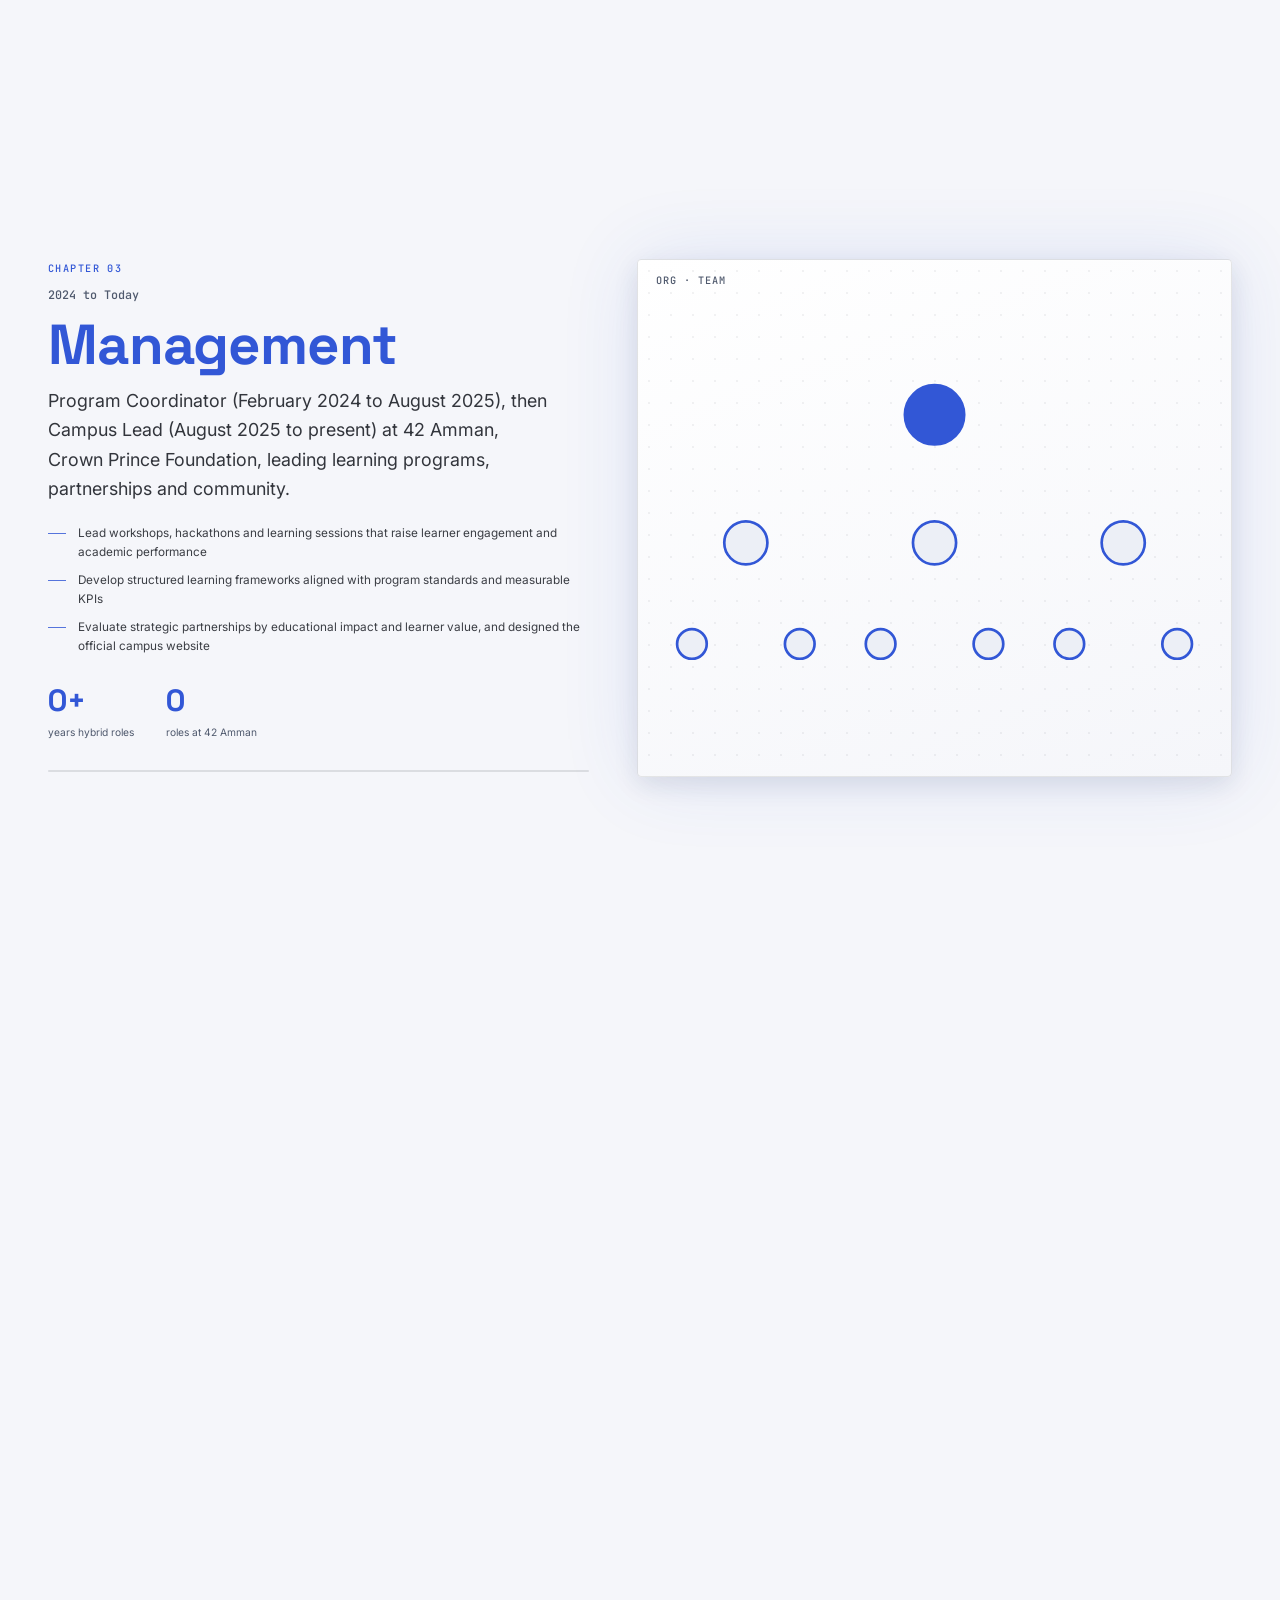
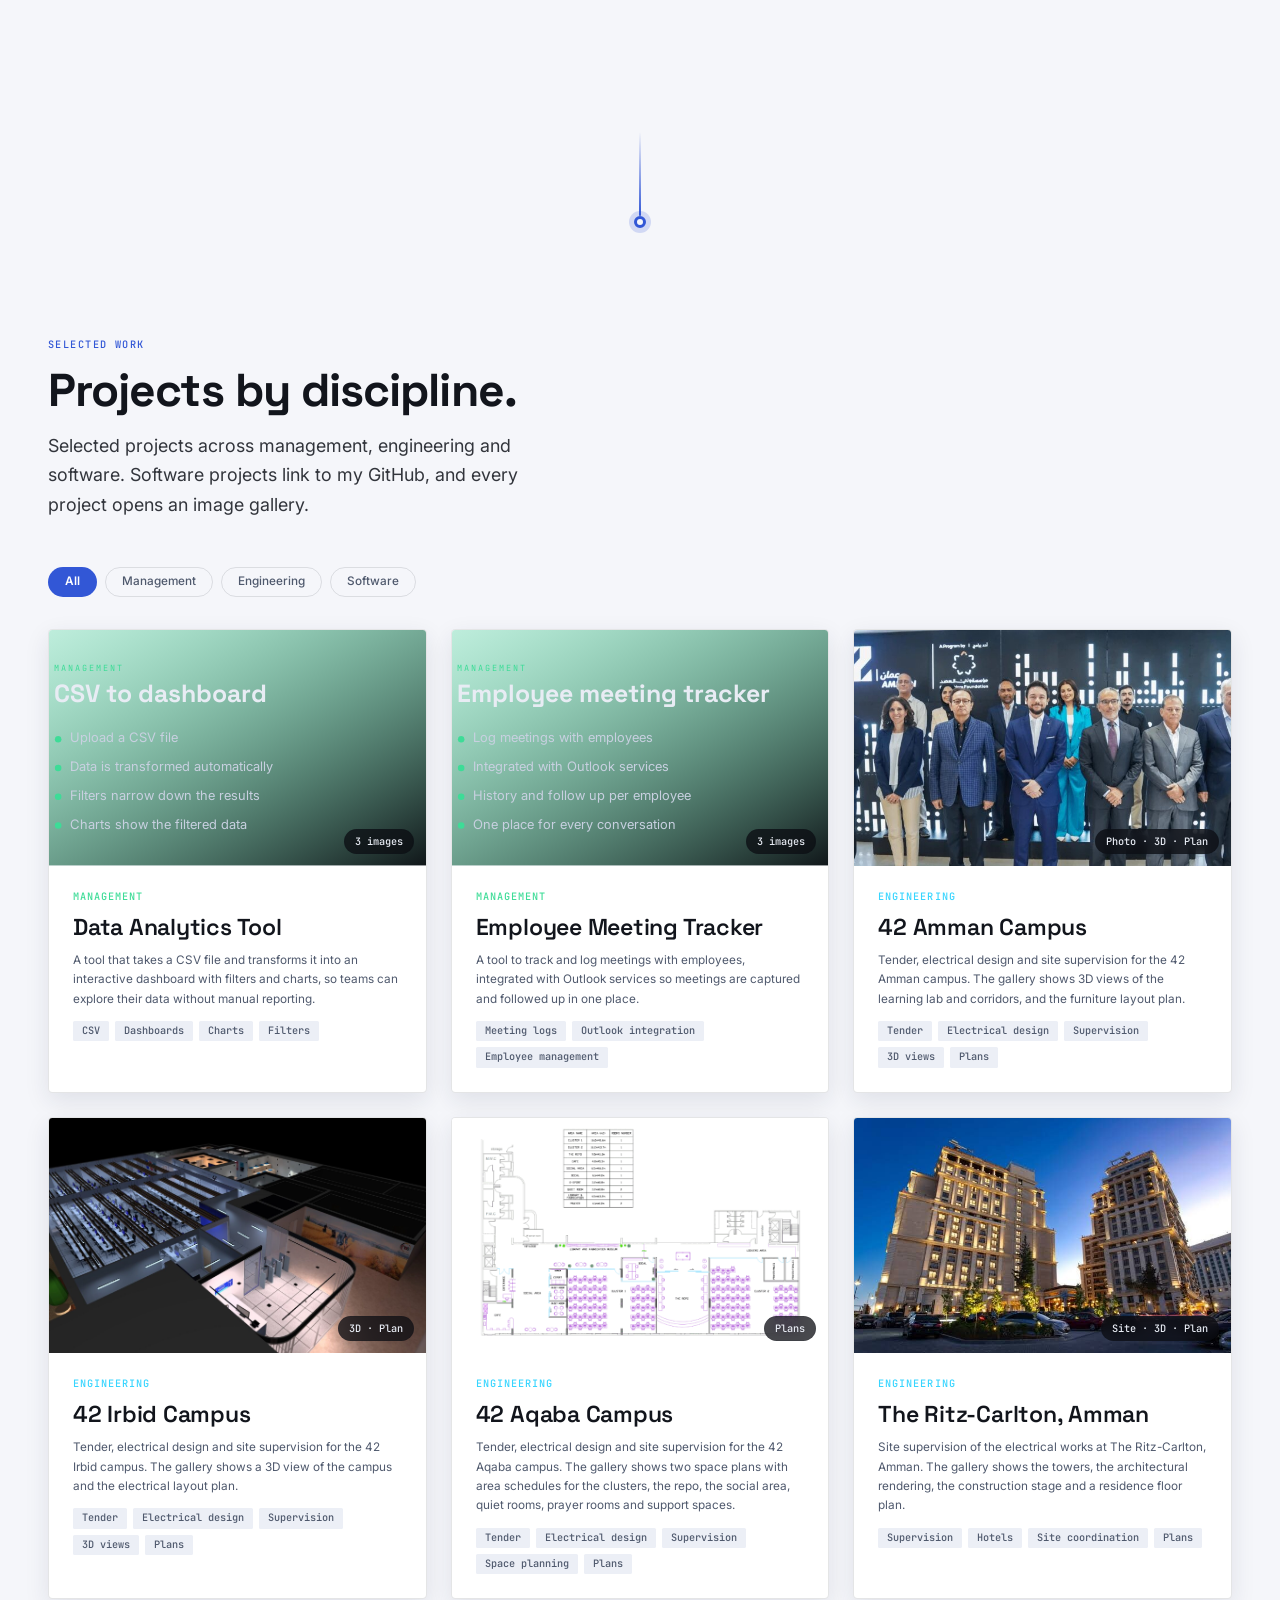
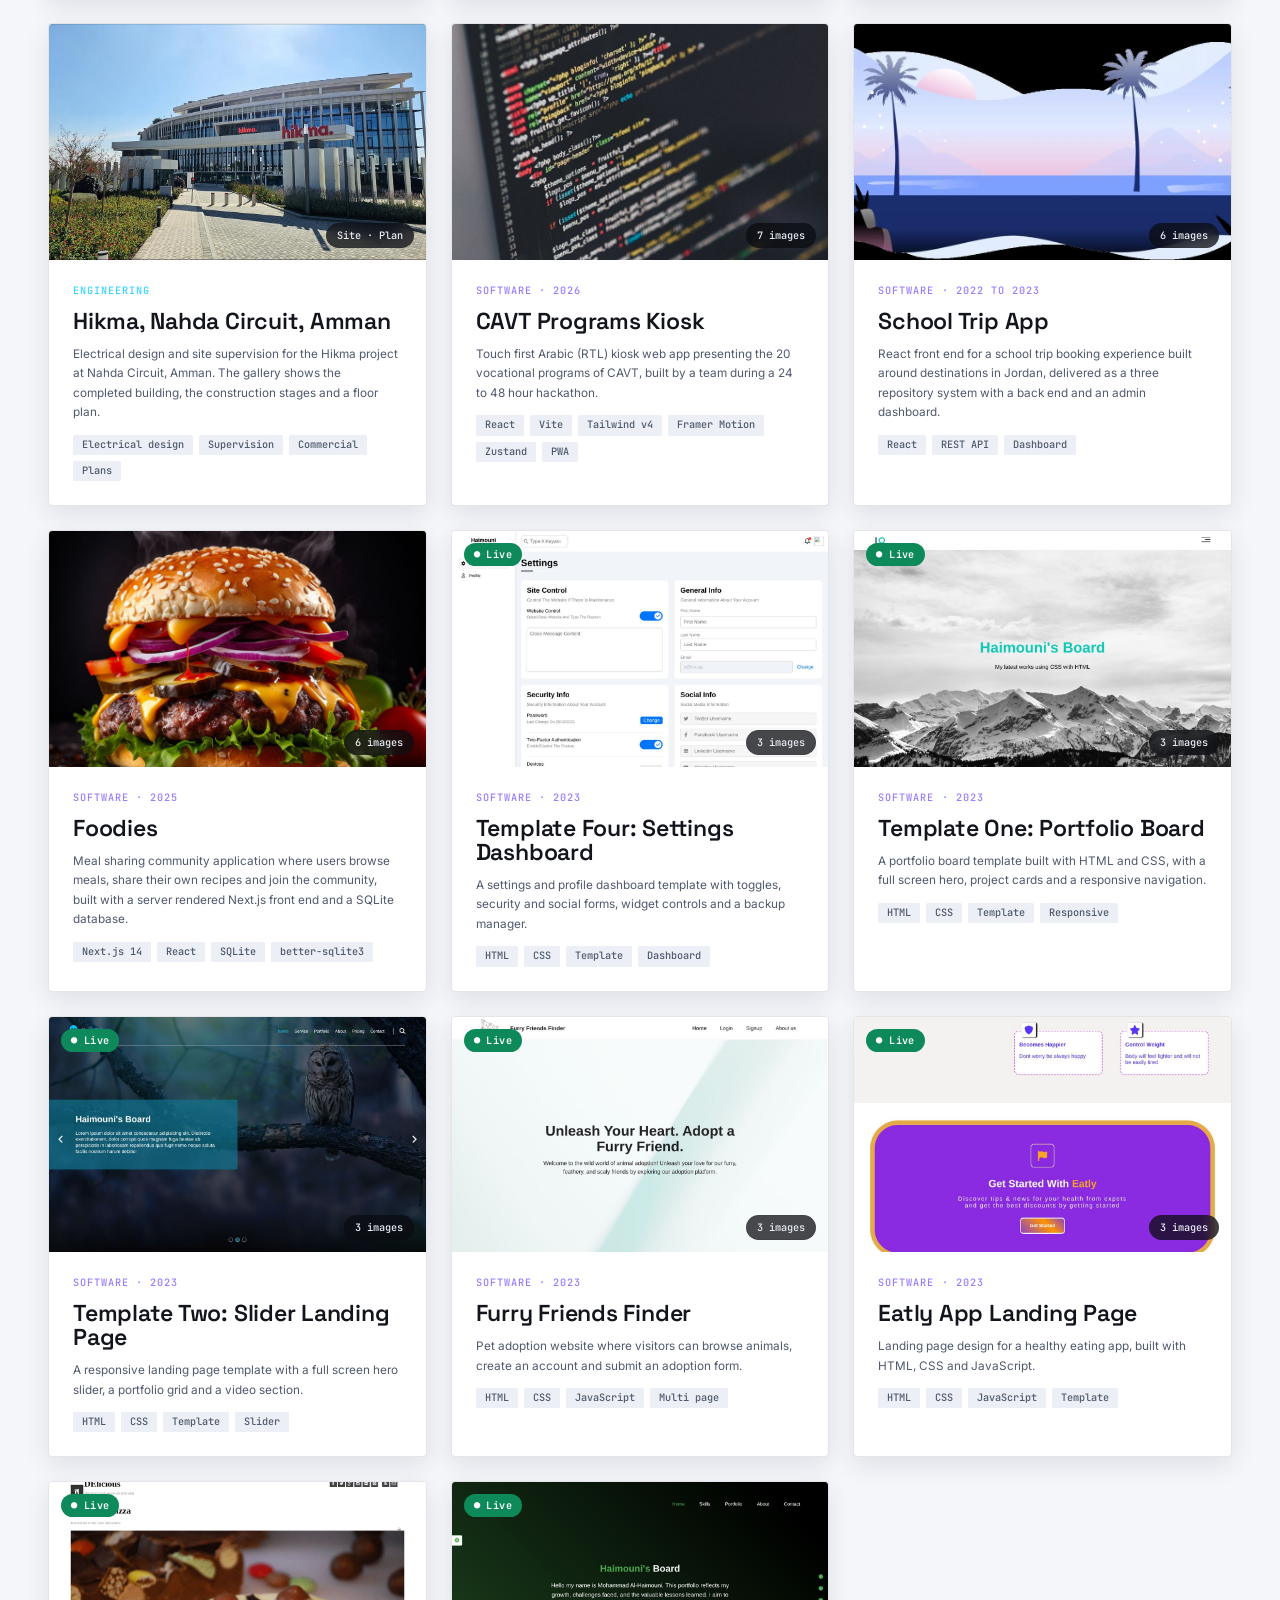
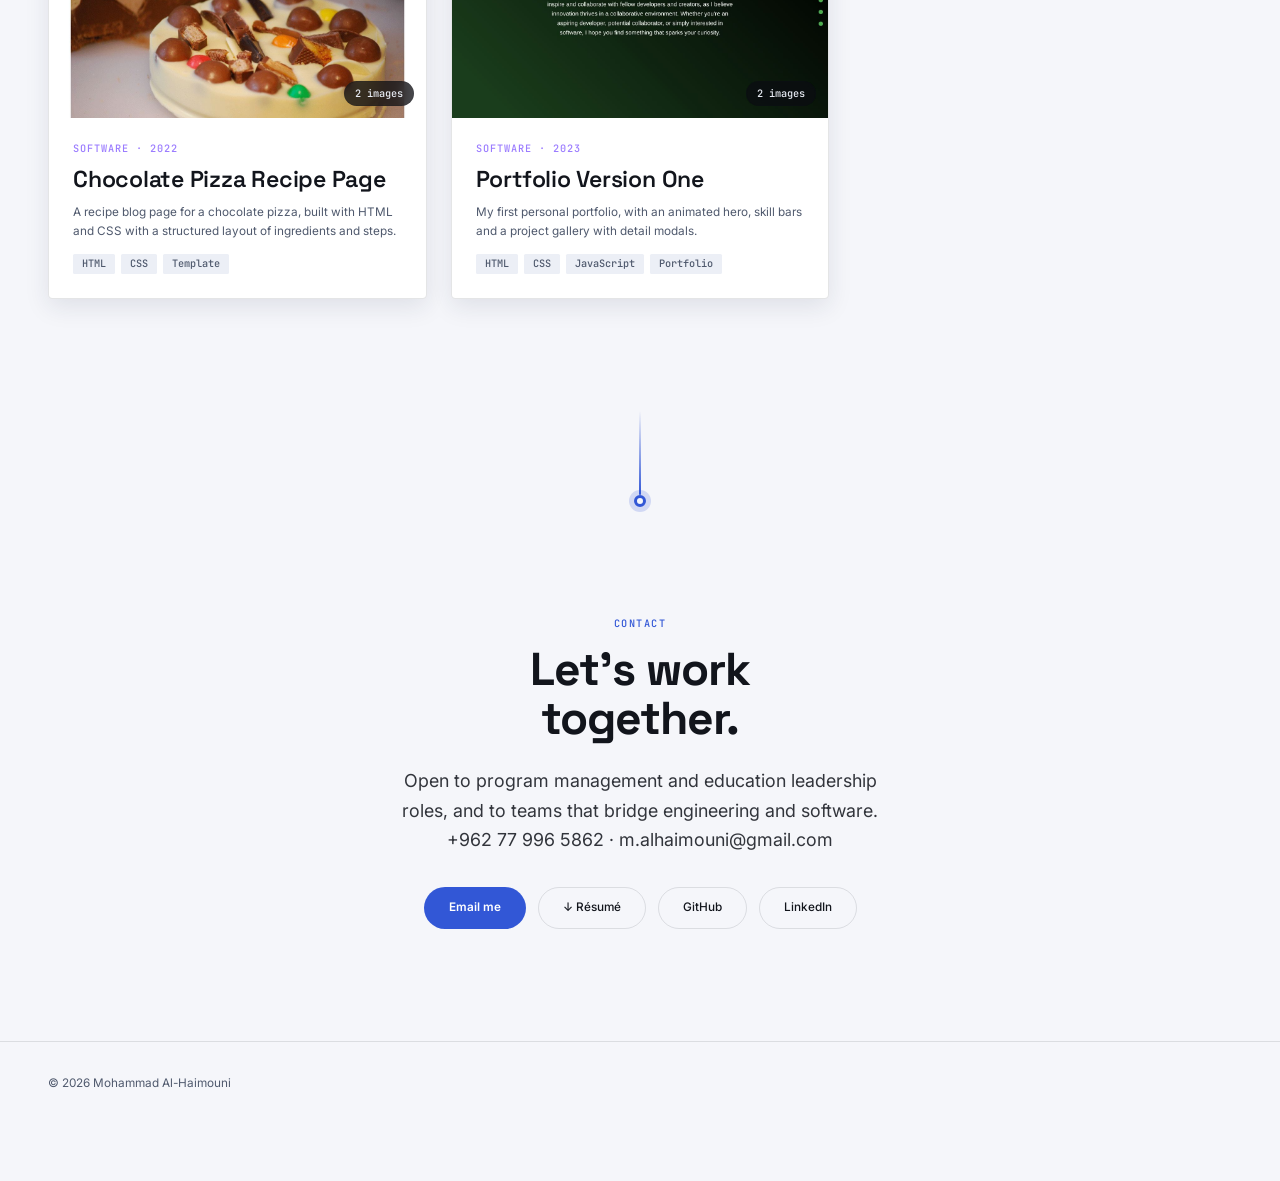
==== commit e2060fa2: "Add Arabic language option (header switch): full RTL layout, Arabic font, translated copy, projects " ====
--- a/index.html
+++ b/index.html
@@ -268,7 +268,7 @@
 .projects { display: grid; gap: var(--s5); grid-template-columns: repeat(3, 1fr); }
 @media (max-width: 960px) { .projects { grid-template-columns: repeat(2, 1fr); } }
 @media (max-width: 640px) { .projects { grid-template-columns: 1fr; } }
-.project { cursor: pointer; text-align: left; padding: 0; font: inherit; color: inherit; --accent: var(--pc); }
+.project { cursor: pointer; text-align: start; padding: 0; font: inherit; color: inherit; --accent: var(--pc); }
 .project { display: flex; flex-direction: column; align-items: stretch; }
 .project .thumb { flex: none; }
 .project.hide { display: none; }
@@ -367,6 +367,44 @@
 }
 @media (max-width: 640px) and (max-height: 700px) { .stage { max-height: 27svh; } .chapter[data-fx="software"] .stage { max-height: 31svh; } }
 
+
+/* ==========================================================================
+   10. ARABIC (RTL) + LANGUAGE BUTTON
+   ========================================================================== */
+.lang-btn { margin-inline-start: var(--s4); padding: 8px 16px; border-radius: var(--r-pill); border: 1px solid var(--line); background: var(--surface); color: var(--text); font: 600 var(--fs-sm)/1 'IBM Plex Sans Arabic', var(--font-body); cursor: pointer; transition: all var(--t-fast); white-space: nowrap; }
+.lang-btn:hover { border-color: var(--accent); color: var(--accent); }
+.nav .container { gap: var(--s4); } .nav nav { margin-inline-start: auto; }
+html[dir="rtl"] { --fs-base: 1.1rem; }
+.footer { padding-bottom: 88px; }
+html[dir="rtl"] *, html[dir="rtl"] *::before, html[dir="rtl"] *::after { letter-spacing: 0 !important; }
+html[dir="rtl"] .eyebrow, html[dir="rtl"] .kind, html[dir="rtl"] .years { text-transform: none; }
+html[dir="rtl"] h1, html[dir="rtl"] h2, html[dir="rtl"] h3 { line-height: 1.25; }
+html[dir="rtl"] .hero h1 { line-height: 1.2; }
+html[dir="rtl"] .lead, html[dir="rtl"] p { line-height: 1.85; }
+/* things that must keep a left-to-right reading order */
+html[dir="rtl"] .tl-inner, html[dir="rtl"] .tl-track, html[dir="rtl"] .stage { direction: ltr; }
+html[dir="rtl"] .tl-event { direction: rtl; unicode-bidi: plaintext; }
+html[dir="rtl"] .metrics b { direction: ltr; text-align: right; }
+html[dir="rtl"] .stage-label { left: auto; right: 18px; }
+/* mirrored fixed UI */
+html[dir="rtl"] .gear { left: auto; right: 20px; } html[dir="rtl"] .float-cv { right: auto; left: 20px; }
+html[dir="rtl"] .rail { right: auto; left: 22px; } html[dir="rtl"] .rail a span { right: auto; left: 22px; }
+html[dir="rtl"] #settings { left: auto; right: 0; border-right: 0; border-left: 1px solid var(--line); transform: translateX(102%); }
+html[dir="rtl"] body.settings-open #settings { transform: none; box-shadow: -30px 0 80px rgba(0,0,0,.35); }
+html[dir="rtl"] .progress { transform-origin: 100% 50%; } html[dir="rtl"] .chapter-bar i { transform-origin: 100% 50%; }
+html[dir="rtl"] .badge { right: auto; left: 12px; } html[dir="rtl"] .live-pill { left: auto; right: 12px; }
+html[dir="rtl"] .project { text-align: right; }
+html[dir="rtl"] dialog .close { right: auto; left: 14px; }
+html[dir="rtl"] .gal .prev { left: auto; right: 12px; } html[dir="rtl"] .gal .next { right: auto; left: 12px; }
+html[dir="rtl"] .gal .nav-btn { transform: translateY(-50%) scaleX(-1); }
+html[dir="rtl"] .sh-skip { padding-left: 0; border-left: 0; padding-right: var(--s3); border-right: 1px solid var(--line); }
+html[dir="rtl"] .copy li::before { margin-top: .95em; }
+@media (max-width: 640px) {
+  html[dir="rtl"] .gear { left: auto; right: 14px; } html[dir="rtl"] .float-cv { right: auto; left: 14px; }
+  .lang-btn { padding: 7px 12px; }
+}
+@media (max-width: 380px) { .logo { font-size: 1rem; } .lang-btn { padding: 6px 10px; } }
+
 /* landscape phones / very short screens: drop the pinned effect, show chapters as normal blocks */
 @media (max-height: 520px) and (orientation: landscape) {
   .chapter { height: auto; --p: 1; } .pin { position: static; height: auto; padding-block: 36px; min-height: 0; }
@@ -377,7 +415,7 @@
 }
 @media (max-width: 380px) { .hero h1 { font-size: 2.3rem; } }
 </style>
-<script>try{var m=(JSON.parse(localStorage.getItem("pf-settings-v2")||"{}")).mode||"light";document.documentElement.dataset.mode=m==="auto"?(matchMedia("(prefers-color-scheme: light)").matches?"light":"dark"):m}catch(e){}</script>
+<script>try{var m=(JSON.parse(localStorage.getItem("pf-settings-v2")||"{}")).mode||"light";document.documentElement.dataset.mode=m==="auto"?(matchMedia("(prefers-color-scheme: light)").matches?"light":"dark"):m}catch(e){}try{if(localStorage.getItem("pf-lang")==="ar"){document.documentElement.lang="ar";document.documentElement.dir="rtl"}}catch(e){}</script>
 </head>
 
 <body data-theme="intro">
@@ -394,6 +432,7 @@
         <li><a href="#contact">Contact</a></li>
       </ul>
     </nav>
+    <button class="lang-btn" id="lang-btn" type="button" aria-label="Switch language" lang="ar">العربية</button>
   </div>
 </header>
 
@@ -412,8 +451,8 @@
     <div>
       <p class="eyebrow">Program Manager · Amman, Jordan</p>
       <h1 style="margin-top:var(--s4)">
-        <span class="l"><span style="--d:.1s">Mohammad</span></span>
-        <span class="l"><span style="--d:.22s">Al-<em>Haimouni</em></span></span>
+        <span class="l"><span style="--d:.1s" data-ar="محمد">Mohammad</span></span>
+        <span class="l"><span style="--d:.22s" data-ar-html='ال<em>حيموني</em>'>Al-<em>Haimouni</em></span></span>
       </h1>
       <p class="lead">Program Manager with more than five years of hybrid experience across educational management and software engineering. Built on an electrical engineering foundation, I lead teams, manage scope, budget and risk, and translate complex technical concepts into clear decisions for executive stakeholders. Currently Campus Lead at 42 Amman, Crown Prince Foundation.</p>
       <div class="hero-actions">
@@ -440,7 +479,7 @@
 <!-- ============================ CAREER ============================ -->
 <div class="sec-line reveal" aria-hidden="true"><i></i></div>
 <section id="career">
-  <div class="tl" id="tl" aria-label="Career timeline"><div class="container tl-inner"><div class="tl-now"><span class="tl-year" id="tl-year">2014</span><span class="tl-event" id="tl-event"></span></div><div class="tl-track" id="tl-track"></div></div></div>
+  <div class="tl" id="tl" aria-label="Career timeline"><div class="container tl-inner"><div class="tl-now"><span class="tl-year" id="tl-year" data-dyn>2014</span><span class="tl-event" id="tl-event" data-dyn></span></div><div class="tl-track" id="tl-track"></div></div></div>
   <div class="container timeline-intro">
     <div class="section-head reveal">
       <p class="eyebrow">Career timeline</p>
@@ -452,11 +491,11 @@
   <!-- 02 ELECTRICAL -->
   <div class="chapter" id="ch-electrical" data-t0="2014.7" data-t1="2022.5" data-theme="electrical" data-fx="electrical">
     <div class="pin">
-      <div class="scroll-hint" data-next="Software engineering"><span class="sh-chev" aria-hidden="true"></span><span class="sh-label">Keep scrolling</span><span class="sh-pct">0%</span><a class="sh-skip" href="#ch-software">Skip ›</a></div>
+      <div class="scroll-hint" data-next="Software engineering"><span class="sh-chev" aria-hidden="true"></span><span class="sh-label" data-dyn>Keep scrolling</span><span class="sh-pct" data-dyn>0%</span><a class="sh-skip" href="#ch-software">Skip ›</a></div>
       <div class="copy">
         <span class="eyebrow">Chapter 01</span>
         <span class="years">2014 to 2022</span>
-        <h2>Electrical <span>engineering</span></h2>
+        <h2 data-ar-html='الهندسة <span>الكهربائية</span>'>Electrical <span>engineering</span></h2>
         <p class="lead">Bachelor of Electrical Power Engineering from Al-Balqa Applied University (2014 to 2019), followed by two years as Electrical Design Engineer at Active Engineering Consultant (AEC).</p>
         <ul><li>Designed electrical systems for high-rise buildings, commercial developments, hotels and villas</li><li>Prepared tender timelines and coordinated project implementation with the wider project team</li><li>Built a disciplined habit of delivering to standard, on schedule and within budget</li></ul>
         <div class="metrics"><div><b data-count="5" data-suffix="">0</b><span>years of study</span></div><div><b data-count="2" data-suffix="">0</b><span>years in design practice</span></div></div>
@@ -488,11 +527,11 @@
   <!-- 03 SOFTWARE -->
   <div class="chapter" id="ch-software" data-t0="2022.5" data-t1="2024.1" data-theme="software" data-fx="software">
     <div class="pin">
-      <div class="scroll-hint" data-next="Management"><span class="sh-chev" aria-hidden="true"></span><span class="sh-label">Keep scrolling</span><span class="sh-pct">0%</span><a class="sh-skip" href="#ch-management">Skip ›</a></div>
+      <div class="scroll-hint" data-next="Management"><span class="sh-chev" aria-hidden="true"></span><span class="sh-label" data-dyn>Keep scrolling</span><span class="sh-pct" data-dyn>0%</span><a class="sh-skip" href="#ch-management">Skip ›</a></div>
       <div class="copy">
         <span class="eyebrow">Chapter 02</span>
         <span class="years">2022 to 2024</span>
-        <h2>Software <span>engineering</span></h2>
+        <h2 data-ar-html='هندسة <span>البرمجيات</span>'>Software <span>engineering</span></h2>
         <p class="lead">Completed the Full Stack Web Development Program at Luminus Technical University College (July to December 2022), then taught there as Coding Instructor until March 2024.</p>
         <ul><li>Built full stack web applications with React, Node.js, Next.js and NestJS</li><li>Turned complex technical concepts into structured, learner friendly content, exercises and assessments</li><li>Tracked student performance and supported at-risk learners with targeted intervention plans</li></ul>
         <div class="metrics"><div><b data-count="6" data-suffix="">0</b><span>month full-stack program</span></div><div><b data-count="1" data-suffix="">0</b><span>year as coding instructor</span></div></div>
@@ -517,7 +556,7 @@
   <!-- 04 MANAGEMENT -->
   <div class="chapter" id="ch-management" data-t0="2024.1" data-t1="2026.9" data-theme="management" data-fx="management">
     <div class="pin">
-      <div class="scroll-hint" data-next="Selected work"><span class="sh-chev" aria-hidden="true"></span><span class="sh-label">Keep scrolling</span><span class="sh-pct">0%</span><a class="sh-skip" href="#work">Skip ›</a></div>
+      <div class="scroll-hint" data-next="Selected work"><span class="sh-chev" aria-hidden="true"></span><span class="sh-label" data-dyn>Keep scrolling</span><span class="sh-pct" data-dyn>0%</span><a class="sh-skip" href="#work">Skip ›</a></div>
       <div class="copy">
         <span class="eyebrow">Chapter 03</span>
         <span class="years">2024 to Today</span>
@@ -646,6 +685,119 @@
 <dialog id="dlg"><button class="close" aria-label="Close">✕</button><div id="dlg-body"></div></dialog>
 
 <script>
+/* ==========================================================================
+   LANGUAGE — English (default) and Arabic. AR maps the exact English text to its Arabic text.
+   Add a new line here whenever you add new visible text, and the Arabic version picks it up.
+   ========================================================================== */
+const AR = {
+  // header + hero
+  'Career':'المسيرة','Work':'الأعمال','Résumé':'السيرة الذاتية','Contact':'تواصل',
+  'Electrical engineering':'الهندسة الكهربائية','Software engineering':'هندسة البرمجيات','Management':'الإدارة',
+  'Program Manager · Amman, Jordan':'مدير برامج · عمّان، الأردن',
+  'Program Manager with more than five years of hybrid experience across educational management and software engineering. Built on an electrical engineering foundation, I lead teams, manage scope, budget and risk, and translate complex technical concepts into clear decisions for executive stakeholders. Currently Campus Lead at 42 Amman, Crown Prince Foundation.':'مدير برامج بخبرة تتجاوز خمس سنوات في أدوار هجينة تجمع بين الإدارة التعليمية وهندسة البرمجيات، على أساس متين من الهندسة الكهربائية. أقود الفرق، وأدير النطاق والميزانية والمخاطر، وأحوّل المفاهيم التقنية المعقدة إلى قرارات واضحة لأصحاب المصلحة التنفيذيين. أشغل حالياً منصب قائد الحرم الجامعي في 42 عمّان، مؤسسة ولي العهد.',
+  '↓ Download résumé':'↓ تحميل السيرة الذاتية','See projects':'استعرض المشاريع','SCROLL':'مرّر',
+  // career intro + hint
+  'Career timeline':'المسيرة المهنية','Three disciplines, one through-line.':'ثلاثة تخصصات، خيط واحد يجمعها.',
+  'Scroll through my career. The timeline at the top follows the years as you move, and every milestone is clickable.':'مرّر لتتصفح مسيرتي. يتابع الخط الزمني في الأعلى السنوات أثناء تحركك، ويمكنك الضغط على أي محطة للانتقال إليها.',
+  'Skip ›':'تخطَّ ‹','Scroll to play':'مرّر للتشغيل','Keep scrolling':'تابع التمرير','Next':'التالي','Today':'اليوم','NOW':'الآن','Selected work':'أعمال مختارة',
+  // chapters
+  'Chapter 01':'الفصل 01','Chapter 02':'الفصل 02','Chapter 03':'الفصل 03',
+  '2014 to 2022':'من 2014 إلى 2022','2022 to 2024':'من 2022 إلى 2024','2024 to Today':'من 2024 حتى اليوم',
+  'Bachelor of Electrical Power Engineering from Al-Balqa Applied University (2014 to 2019), followed by two years as Electrical Design Engineer at Active Engineering Consultant (AEC).':'بكالوريوس في هندسة القدرة الكهربائية من جامعة البلقاء التطبيقية (2014 إلى 2019)، تلاه عامان بصفة مهندس تصميم كهربائي في أكتيف للاستشارات الهندسية (AEC).',
+  'Designed electrical systems for high-rise buildings, commercial developments, hotels and villas':'صممتُ أنظمة كهربائية لأبراج سكنية ومشاريع تجارية وفنادق وفلل',
+  'Prepared tender timelines and coordinated project implementation with the wider project team':'أعددتُ الجداول الزمنية للمناقصات ونسّقتُ تنفيذ المشاريع مع فريق المشروع الأوسع',
+  'Built a disciplined habit of delivering to standard, on schedule and within budget':'اكتسبتُ عادة الالتزام بالمعايير والجدول الزمني والميزانية',
+  'years of study':'سنوات دراسة','years in design practice':'سنوات في ممارسة التصميم',
+  'Completed the Full Stack Web Development Program at Luminus Technical University College (July to December 2022), then taught there as Coding Instructor until March 2024.':'أتممتُ برنامج تطوير الويب المتكامل (Full Stack) في كلية لومينوس الجامعية التقنية (من تموز إلى كانون الأول 2022)، ثم درّستُ فيها بصفة مدرّب برمجة حتى آذار 2024.',
+  'Built full stack web applications with React, Node.js, Next.js and NestJS':'طوّرتُ تطبيقات ويب متكاملة باستخدام React وNode.js وNext.js وNestJS',
+  'Turned complex technical concepts into structured, learner friendly content, exercises and assessments':'حوّلتُ المفاهيم التقنية المعقدة إلى محتوى وتمارين وتقييمات منظمة وسهلة التعلم',
+  'Tracked student performance and supported at-risk learners with targeted intervention plans':'تتبّعتُ أداء الطلبة ودعمتُ المتعثرين منهم بخطط تدخل موجهة',
+  'month full-stack program':'أشهر في برنامج الويب المتكامل','year as coding instructor':'سنة مدرّب برمجة',
+  'Program Coordinator (February 2024 to August 2025), then Campus Lead (August 2025 to present) at 42 Amman, Crown Prince Foundation, leading learning programs, partnerships and community.':'منسّق برامج (من شباط 2024 إلى آب 2025)، ثم قائد الحرم الجامعي (من آب 2025 حتى الآن) في 42 عمّان، مؤسسة ولي العهد، أقود البرامج التعليمية والشراكات والمجتمع.',
+  'Lead workshops, hackathons and learning sessions that raise learner engagement and academic performance':'أقود ورش العمل والهاكاثونات والجلسات التعليمية التي ترفع تفاعل المتعلمين وأداءهم الأكاديمي',
+  'Develop structured learning frameworks aligned with program standards and measurable KPIs':'أطوّر أطراً تعليمية منظمة تتوافق مع معايير البرنامج ومؤشرات أداء رئيسية قابلة للقياس',
+  'Evaluate strategic partnerships by educational impact and learner value, and designed the official campus website':'أقيّم الشراكات الاستراتيجية بحسب الأثر التعليمي وقيمتها للمتعلم، وصممتُ الموقع الإلكتروني الرسمي للحرم الجامعي',
+  'years hybrid roles':'سنوات في أدوار هجينة','roles at 42 Amman':'دوران في 42 عمّان',
+  // projects section
+  'Projects by discipline.':'المشاريع حسب التخصص.',
+  'Selected projects across management, engineering and software. Software projects link to my GitHub, and every project opens an image gallery.':'مشاريع مختارة في الإدارة والهندسة والبرمجيات. ترتبط مشاريع البرمجيات بحسابي على GitHub، وكل مشروع يفتح معرض صور.',
+  'All':'الكل','Engineering':'الهندسة','Software':'البرمجيات',
+  // contact + footer
+  "Let's work together.":'لنعمل معاً.',
+  'Open to program management and education leadership roles, and to teams that bridge engineering and software. +962 77 996 5862 · m.alhaimouni@gmail.com':'متاح لأدوار إدارة البرامج والقيادة التعليمية، وللفرق التي تجمع بين الهندسة والبرمجيات. ⁦+962 77 996 5862⁩ · ⁦m.alhaimouni@gmail.com⁩',
+  'Email me':'راسلني','↓ Résumé':'↓ السيرة الذاتية','© 2026 Mohammad Al-Haimouni':'© 2026 محمد الحيموني',
+  // settings
+  'Customize':'تخصيص','Appearance':'المظهر','Dark':'داكن','Light':'فاتح','Auto':'تلقائي','Accent colour':'لون التمييز',
+  'Auto changes colour with each career chapter.':'يتغير اللون تلقائياً مع كل فصل من المسيرة.','Typography':'الخطوط','Heading font':'خط العناوين',
+  'Space Grotesk (default)':'Space Grotesk (الافتراضي)','Serif (Georgia)':'سيريف (Georgia)','Mono (JetBrains)':'أحادي (JetBrains)',
+  'Text size':'حجم النص','Corners':'الزوايا','Corner roundness':'استدارة الزوايا','Effects':'المؤثرات','Ambient glow':'التوهج المحيط',
+  'Background grids':'شبكات الخلفية','Calm mode (no scroll animation)':'الوضع الهادئ (بلا حركة عند التمرير)','Sound':'الصوت',
+  'Soft interaction sounds':'أصوات تفاعل هادئة','Volume':'مستوى الصوت','Reset to defaults':'إعادة الضبط',
+  // aria / titles / alt
+  'Primary':'التنقل الرئيسي','Career chapters':'فصول المسيرة','Portrait of Mohammad Al-Haimouni':'صورة محمد الحيموني','Mohammad Al-Haimouni':'محمد الحيموني',
+  'Filter projects':'تصفية المشاريع','Download résumé':'تحميل السيرة الذاتية','Open settings':'فتح الإعدادات','Close settings':'إغلاق الإعدادات',
+  'Colour mode':'وضع الألوان','Royal blue':'أزرق ملكي','Amber':'كهرماني','Cyan':'سماوي','Violet':'بنفسجي','Green':'أخضر','Rose':'وردي',
+  'Custom colour':'لون مخصص','Close':'إغلاق','Auto: follows each career chapter':'تلقائي: يتبع كل فصل من المسيرة',
+  'Previous image':'الصورة السابقة','Next image':'الصورة التالية','Image':'صورة','Switch language':'تغيير اللغة','Live site':'الموقع المباشر','Live':'مباشر','Open':'فتح','gallery':'المعرض',
+  // timeline milestones
+  'Sep 2014 · B.Sc. Electrical Power Eng. begins':'أيلول 2014 · بدء بكالوريوس هندسة القدرة الكهربائية',
+  'Sep 2019 · Graduated, Al-Balqa Applied University':'أيلول 2019 · التخرج من جامعة البلقاء التطبيقية',
+  'Jun 2020 · Electrical Design Engineer, AEC':'حزيران 2020 · مهندس تصميم كهربائي، AEC',
+  'Jul 2022 · Full Stack Web Development Program':'تموز 2022 · برنامج تطوير الويب المتكامل',
+  'Feb 2023 · Coding Instructor, Luminus':'شباط 2023 · مدرّب برمجة، لومينوس',
+  'Feb 2024 · Program Coordinator, 42 Amman':'شباط 2024 · منسّق برامج، 42 عمّان',
+  'Aug 2025 · Campus Lead, 42 Amman':'آب 2025 · قائد الحرم الجامعي، 42 عمّان',
+  // project titles
+  'Data Analytics Tool':'أداة تحليل البيانات','Employee Meeting Tracker':'متتبّع اجتماعات الموظفين','42 Amman Campus':'حرم 42 عمّان','42 Irbid Campus':'حرم 42 إربد','42 Aqaba Campus':'حرم 42 العقبة',
+  'The Ritz-Carlton, Amman':'ريتز كارلتون، عمّان','Hikma, Nahda Circuit, Amman':'حكمة، دوار النهضة، عمّان','CAVT Programs Kiosk':'كشك برامج CAVT','School Trip App':'تطبيق الرحلات المدرسية',
+  'Template Four: Settings Dashboard':'القالب الرابع: لوحة الإعدادات','Template One: Portfolio Board':'القالب الأول: لوحة الأعمال','Template Two: Slider Landing Page':'القالب الثاني: صفحة هبوط بعرض شرائح',
+  'Eatly App Landing Page':'صفحة هبوط تطبيق Eatly','Chocolate Pizza Recipe Page':'صفحة وصفة بيتزا الشوكولاتة','Portfolio Version One':'النسخة الأولى من معرض الأعمال',
+  '2022 to 2023':'2022 إلى 2023',
+  // project descriptions
+  'A tool that takes a CSV file and transforms it into an interactive dashboard with filters and charts, so teams can explore their data without manual reporting.':'أداة تأخذ ملف CSV وتحوّله إلى لوحة معلومات تفاعلية بعوامل تصفية ومخططات، ليتمكن الفريق من استكشاف بياناته دون إعداد تقارير يدوية.',
+  'A tool to track and log meetings with employees, integrated with Outlook services so meetings are captured and followed up in one place.':'أداة لتتبّع وتسجيل الاجتماعات مع الموظفين، ومتكاملة مع خدمات Outlook بحيث تُوثَّق الاجتماعات وتُتابَع في مكان واحد.',
+  'Tender, electrical design and site supervision for the 42 Amman campus. The gallery shows 3D views of the learning lab and corridors, and the furniture layout plan.':'مناقصات وتصميم كهربائي وإشراف على الموقع لحرم 42 عمّان. يعرض المعرض مناظر ثلاثية الأبعاد لمختبر التعلم والممرات، ومخطط توزيع الأثاث.',
+  'Tender, electrical design and site supervision for the 42 Irbid campus. The gallery shows a 3D view of the campus and the electrical layout plan.':'مناقصات وتصميم كهربائي وإشراف على الموقع لحرم 42 إربد. يعرض المعرض منظوراً ثلاثي الأبعاد للحرم ومخطط التمديدات الكهربائية.',
+  'Tender, electrical design and site supervision for the 42 Aqaba campus. The gallery shows two space plans with area schedules for the clusters, the repo, the social area, quiet rooms, prayer rooms and support spaces.':'مناقصات وتصميم كهربائي وإشراف على الموقع لحرم 42 العقبة. يعرض المعرض مخططي مساحات مع جداول المساحات للكلسترات والريبو والمنطقة الاجتماعية والغرف الهادئة وغرف الصلاة والمساحات المساندة.',
+  'Site supervision of the electrical works at The Ritz-Carlton, Amman. The gallery shows the towers, the architectural rendering, the construction stage and a residence floor plan.':'إشراف على الأعمال الكهربائية في ريتز كارلتون عمّان. يعرض المعرض البرجين والتصور المعماري ومرحلة الإنشاء ومخطط طابق سكني.',
+  'Electrical design and site supervision for the Hikma project at Nahda Circuit, Amman. The gallery shows the completed building, the construction stages and a floor plan.':'تصميم كهربائي وإشراف على الموقع لمشروع حكمة في دوار النهضة بعمّان. يعرض المعرض المبنى المكتمل ومراحل الإنشاء ومخطط طابق.',
+  'Touch first Arabic (RTL) kiosk web app presenting the 20 vocational programs of CAVT, built by a team during a 24 to 48 hour hackathon.':'تطبيق ويب لكشك يعمل باللمس بالعربية (RTL) يعرض البرامج المهنية العشرين في CAVT، بُني ضمن فريق خلال هاكاثون استمر من 24 إلى 48 ساعة.',
+  'React front end for a school trip booking experience built around destinations in Jordan, delivered as a three repository system with a back end and an admin dashboard.':'واجهة أمامية بـ React لتجربة حجز الرحلات المدرسية حول وجهات في الأردن، ضمن نظام من ثلاثة مستودعات يضم الواجهة الخلفية ولوحة تحكم إدارية.',
+  'Meal sharing community application where users browse meals, share their own recipes and join the community, built with a server rendered Next.js front end and a SQLite database.':'تطبيق مجتمعي لمشاركة الوجبات يتصفح فيه المستخدمون الوجبات ويشاركون وصفاتهم وينضمون إلى المجتمع، بُني بواجهة Next.js تُصيَّر على الخادم وقاعدة بيانات SQLite.',
+  'A settings and profile dashboard template with toggles, security and social forms, widget controls and a backup manager.':'قالب للوحة إعدادات وملف شخصي يضم مفاتيح تبديل ونماذج أمان وتواصل اجتماعي وعناصر تحكم ومدير نسخ احتياطي.',
+  'A portfolio board template built with HTML and CSS, with a full screen hero, project cards and a responsive navigation.':'قالب للوحة أعمال مبني بـ HTML وCSS، بواجهة بملء الشاشة وبطاقات مشاريع وتنقل متجاوب.',
+  'A responsive landing page template with a full screen hero slider, a portfolio grid and a video section.':'قالب لصفحة هبوط متجاوبة بواجهة شرائح بملء الشاشة وشبكة أعمال وقسم فيديو.',
+  'Pet adoption website where visitors can browse animals, create an account and submit an adoption form.':'موقع لتبنّي الحيوانات الأليفة يتصفح فيه الزوار الحيوانات وينشئون حساباً ويقدمون نموذج تبنٍّ.',
+  'Landing page design for a healthy eating app, built with HTML, CSS and JavaScript.':'تصميم صفحة هبوط لتطبيق للأكل الصحي، مبني بـ HTML وCSS وJavaScript.',
+  'A recipe blog page for a chocolate pizza, built with HTML and CSS with a structured layout of ingredients and steps.':'صفحة مدونة وصفات لبيتزا الشوكولاتة، مبنية بـ HTML وCSS مع تنظيم واضح للمكونات والخطوات.',
+  'My first personal portfolio, with an animated hero, skill bars and a project gallery with detail modals.':'أول معرض أعمال شخصي لي، بواجهة متحركة وأشرطة مهارات ومعرض مشاريع مع نوافذ تفاصيل.',
+  // tags + badges
+  'Dashboards':'لوحات المعلومات','Charts':'مخططات','Filters':'عوامل التصفية','Meeting logs':'سجلات الاجتماعات','Outlook integration':'التكامل مع Outlook','Employee management':'إدارة الموظفين',
+  'Tender':'المناقصات','Electrical design':'التصميم الكهربائي','Supervision':'الإشراف','3D views':'مناظر ثلاثية الأبعاد','Plans':'المخططات','Space planning':'تخطيط المساحات',
+  'Hotels':'الفنادق','Site coordination':'تنسيق الموقع','Commercial':'تجاري','Template':'قالب','Dashboard':'لوحة معلومات','Responsive':'متجاوب','Slider':'عرض شرائح','Multi page':'متعدد الصفحات','Portfolio':'معرض أعمال',
+  'Photo · 3D · Plan':'صورة · 3D · مخطط','3D · Plan':'3D · مخطط','Site · 3D · Plan':'الموقع · 3D · مخطط','Site · Plan':'الموقع · مخطط',
+  // gallery captions
+  '3D view: campus from above':'منظور ثلاثي الأبعاد: الحرم من الأعلى','3D view: corridor and lab':'منظور ثلاثي الأبعاد: الممر والمختبر','3D view: lab from above':'منظور ثلاثي الأبعاد: المختبر من الأعلى','3D view: learning lab':'منظور ثلاثي الأبعاد: مختبر التعلم',
+  '42 Amman campus':'حرم 42 عمّان','About section':'قسم من نحن','Add: Outlook integration':'أضف: التكامل مع Outlook','Add: dashboard screenshot':'أضف: لقطة من لوحة المعلومات','Add: filters and charts':'أضف: عوامل التصفية والمخططات','Add: meeting log screenshot':'أضف: لقطة من سجل الاجتماعات',
+  'Adoption gallery':'معرض التبنّي','Architectural rendering':'التصور المعماري','Architecture':'البنية','Burger':'برغر','Curry':'كاري','Dumplings':'دمبلنغ','Mac & cheese':'مكرونة بالجبن','Pizza':'بيتزا','Schnitzel':'شنيتزل',
+  'Destination: Ajloun Castle':'الوجهة: قلعة عجلون','Destination: Amman':'الوجهة: عمّان','Destination: Dead Sea':'الوجهة: البحر الميت','Destination: Umm Qais':'الوجهة: أم قيس',
+  'Electrical layout plan':'مخطط التمديدات الكهربائية','Facade installation':'تركيب الواجهة','Features and call to action':'المزايا ودعوة لاتخاذ إجراء','Floor plan':'مخطط الطابق','Furniture layout plan':'مخطط توزيع الأثاث',
+  'Hero':'الواجهة الرئيسية','Hero slider':'عرض الشرائح الرئيسي','Home':'الرئيسية','Landing':'الصفحة الرئيسية','Landing hero':'واجهة الهبوط','Mobile view':'عرض الجوال','Overview':'نظرة عامة','Portfolio cards':'بطاقات الأعمال',
+  'Program: App development':'برنامج: تطوير التطبيقات','Program: EV mechatronics':'برنامج: ميكاترونكس المركبات الكهربائية','Program: Electronics':'برنامج: الإلكترونيات','Program: Mechatronics':'برنامج: الميكاترونكس','Program: Networking':'برنامج: الشبكات','Program: Renewable energy':'برنامج: الطاقة المتجددة',
+  'Recipe page':'صفحة الوصفة','Residence floor plan':'مخطط طابق سكني','Settings page':'صفحة الإعدادات','Space plan: layout 1':'مخطط المساحات: التوزيع 1','Space plan: layout 2':'مخطط المساحات: التوزيع 2',
+  'The building':'المبنى','The towers':'البرجان','Under construction':'قيد الإنشاء','Video section':'قسم الفيديو','Widgets and backup manager':'عناصر الواجهة ومدير النسخ الاحتياطي',
+  // info slides
+  'CSV to dashboard':'من ملف CSV إلى لوحة معلومات','Upload a CSV file':'ارفع ملف CSV','Data is transformed automatically':'تُحوَّل البيانات تلقائياً','Filters narrow down the results':'تضيّق عوامل التصفية النتائج','Charts show the filtered data':'تعرض المخططات البيانات المصفّاة',
+  'Employee meeting tracker':'متتبّع اجتماعات الموظفين','Log meetings with employees':'سجّل الاجتماعات مع الموظفين','Integrated with Outlook services':'متكامل مع خدمات Outlook','History and follow up per employee':'سجل ومتابعة لكل موظف','One place for every conversation':'مكان واحد لكل محادثة',
+  'Kiosk flow':'مسار الكشك','Idle screen → Discovery → Program details':'شاشة الانتظار ← الاستكشاف ← تفاصيل البرنامج','15 interest categories, 20 programs':'15 فئة اهتمام، 20 برنامجاً','Arabic first (RTL), English skeleton':'العربية أولاً (RTL) مع هيكل إنجليزي','Installable, offline-friendly PWA':'تطبيق ويب قابل للتثبيت ويعمل دون اتصال',
+  'PLACEHOLDER · ADD IMAGE':'مكان الصورة',
+};
+const AR_DATA = { 'Software':1 };
+let lang = 'en'; try { if (localStorage.getItem('pf-lang') === 'ar') lang = 'ar'; } catch (e) {}
+const T = s => (lang === 'ar' && AR[s]) ? AR[s] : s;
+const countAr = n => n === 1 ? 'صورة واحدة' : n === 2 ? 'صورتان' : n + ' صور';
+const countLabel = n => lang === 'ar' ? countAr(n) : n + ' image' + (n > 1 ? 's' : '');
+
 /* ==========================================================================
    PROJECT DATA — edit here.
    cat:    'management' | 'engineering' | 'software'
@@ -787,30 +939,36 @@
   }
   return `<svg viewBox="0 0 ${W} ${H}" preserveAspectRatio="xMidYMid slice" role="img" aria-label="Placeholder"><defs><linearGradient id="g${p.id}_${idx}" x1="0" y1="0" x2="1" y2="1"><stop offset="0" stop-color="${c}" stop-opacity=".22"/><stop offset="1" stop-color="#0B0D12"/></linearGradient></defs>
     <rect width="${W}" height="${H}" fill="url(#g${p.id}_${idx})"/>${g}
-    <rect x="${W/2-130}" y="${H/2-22}" width="260" height="44" rx="22" fill="#0B0D12" opacity=".78"/><text x="${W/2}" y="${H/2+5}" text-anchor="middle" font-family="JetBrains Mono, monospace" font-size="14" letter-spacing="2" fill="#E8ECF4">PLACEHOLDER · ADD IMAGE</text></svg>`;
+    <rect x="${W/2-130}" y="${H/2-22}" width="260" height="44" rx="22" fill="#0B0D12" opacity=".78"/><text x="${W/2}" y="${H/2+5}" text-anchor="middle" font-family="JetBrains Mono, monospace" font-size="14" letter-spacing="${lang==='ar'?0:2}" fill="#E8ECF4">${T('PLACEHOLDER · ADD IMAGE')}</text></svg>`;
 }
 function slideArt(p, it, idx){
-  const c = COLORS[p.cat], W = 640, H = 360, { title, pts } = it.slide;
+  const c = COLORS[p.cat], W = 640, H = 360, title = T(it.slide.title), pts = it.slide.pts.map(T), rtl = lang === 'ar';
+  const ax = rtl ? W - 40 : 40, anc = 'start', bx = rtl ? W - 46 : 46, tx = rtl ? W - 64 : 64, ff = rtl ? "'IBM Plex Sans Arabic', sans-serif" : "Inter, sans-serif", fh = rtl ? "'IBM Plex Sans Arabic', sans-serif" : "Space Grotesk, Inter, sans-serif";
   return `<svg viewBox="0 0 ${W} ${H}" preserveAspectRatio="xMidYMid slice" role="img" aria-label="${esc(title)}"><defs><linearGradient id="s${p.id}_${idx}" x1="0" y1="0" x2="1" y2="1"><stop offset="0" stop-color="${c}" stop-opacity=".28"/><stop offset="1" stop-color="#0B0D12"/></linearGradient></defs>
     <rect width="${W}" height="${H}" fill="url(#s${p.id}_${idx})"/>
-    <text x="40" y="62" font-family="JetBrains Mono, monospace" font-size="13" letter-spacing="3" fill="${c}">${NAMES[p.cat].toUpperCase()}</text>
-    <text x="40" y="110" font-family="Space Grotesk, Inter, sans-serif" font-size="38" font-weight="700" fill="#E8ECF4">${esc(title)}</text>
-    ${pts.map((t,i)=>`<circle cx="46" cy="${167+i*44}" r="5" fill="${c}"/><text x="64" y="${172+i*44}" font-family="Inter, sans-serif" font-size="20" fill="#C8D0E0">${esc(t)}</text>`).join('')}</svg>`;
+    <text x="${ax}" y="62" text-anchor="${anc}" font-family="${rtl ? ff : 'JetBrains Mono, monospace'}" font-size="13" letter-spacing="${rtl ? 0 : 3}" fill="${c}">${rtl ? T(NAMES[p.cat]) : NAMES[p.cat].toUpperCase()}</text>
+    <text x="${ax}" y="110" text-anchor="${anc}" font-family="${fh}" font-size="38" font-weight="700" fill="#E8ECF4">${esc(title)}</text>
+    ${pts.map((t,i)=>`<circle cx="${bx}" cy="${167+i*44}" r="5" fill="${c}"/><text x="${tx}" y="${172+i*44}" text-anchor="${anc}" font-family="${ff}" font-size="20" fill="#C8D0E0">${esc(t)}</text>`).join('')}</svg>`;
 }
 window.phFallback = (img, pid, idx) => { const p = PROJECTS.find(x => x.id === pid); const d = document.createElement('div'); d.className = 'ph-wrap'; d.innerHTML = placeholderArt(p, idx); img.replaceWith(d); };
 function visual(p, it, idx){
-  if (it.src) return `<img class="${it.fit==='contain'?'fit':''}" src="${it.src}" alt="${esc(p.title)}, ${esc(it.cap||'')}" loading="lazy" onerror="phFallback(this,${p.id},${idx})">`;
+  if (it.src) return `<img class="${it.fit==='contain'?'fit':''}" src="${it.src}" alt="${esc(T(p.title))}, ${esc(T(it.cap||''))}" loading="lazy" onerror="phFallback(this,${p.id},${idx})">`;
   return it.slide ? slideArt(p, it, idx) : placeholderArt(p, idx);
 }
 
 /* ---- Render project cards ---- */
 const grid = document.getElementById('projects');
-grid.innerHTML = PROJECTS.map((p,i) => `
-  <button class="card project reveal" style="--pc:${COLORS[p.cat]};--d:${(i%3)*.08}s" data-cat="${p.cat}" data-id="${p.id}" aria-label="Open ${esc(p.title)} gallery">
-    <div class="thumb">${visual(p, p.gallery[0], 0)}${p.live?'<span class="live-pill">● Live</span>':''}<span class="badge">${p.badge || (p.gallery.length + ' image' + (p.gallery.length>1?'s':''))}</span></div>
-    <div class="body"><span class="kind">${NAMES[p.cat]}${p.year ? ' · ' + p.year : ''}</span><h3>${esc(p.title)}</h3><p>${esc(p.desc)}</p>
-      <div class="tags">${p.tags.map(t=>`<span class="tag">${esc(t)}</span>`).join('')}</div></div>
+function renderProjects(instant) {
+  grid.innerHTML = PROJECTS.map((p,i) => `
+  <button class="card project reveal${instant ? ' in' : ''}" style="--pc:${COLORS[p.cat]};--d:${(i%3)*.08}s" data-cat="${p.cat}" data-id="${p.id}" aria-label="${esc(lang === 'ar' ? T('Open') + ' ' + T('gallery') + ' ' + T(p.title) : 'Open ' + p.title + ' gallery')}">
+    <div class="thumb">${visual(p, p.gallery[0], 0)}${p.live?`<span class="live-pill">● ${T('Live')}</span>`:''}<span class="badge">${p.badge ? T(p.badge) : countLabel(p.gallery.length)}</span></div>
+    <div class="body"><span class="kind">${T(NAMES[p.cat])}${p.year ? ' · ' + T(p.year) : ''}</span><h3>${esc(T(p.title))}</h3><p>${esc(T(p.desc))}</p>
+      <div class="tags">${p.tags.map(t=>`<span class="tag">${esc(T(t))}</span>`).join('')}</div></div>
   </button>`).join('');
+  const on = document.querySelector('.filters .chip[aria-pressed="true"]');
+  if (on && on.dataset.f !== 'all') grid.querySelectorAll('.project').forEach(c => c.classList.toggle('hide', c.dataset.cat !== on.dataset.f));
+}
+renderProjects();
 
 document.querySelectorAll('.filters .chip').forEach(b => b.addEventListener('click', () => {
   document.querySelectorAll('.filters .chip').forEach(x => x.setAttribute('aria-pressed', x === b));
@@ -824,20 +982,20 @@
   gi = (i + cur.gallery.length) % cur.gallery.length;
   const it = cur.gallery[gi];
   dbody.querySelector('.gal-view').innerHTML = visual(cur, it, gi);
-  dbody.querySelector('.cap span:first-child').textContent = it.cap || '';
-  dbody.querySelector('.cap span:last-child').textContent = `${gi+1} / ${cur.gallery.length}`;
+  dbody.querySelector('.cap span:first-child').textContent = T(it.cap || '');
+  dbody.querySelector('.cap span:last-child').textContent = `\u2066${gi+1} / ${cur.gallery.length}\u2069`;
   dbody.querySelectorAll('.thumbs button').forEach((b,k) => b.setAttribute('aria-current', k === gi));
 }
 function openProject(p){
   cur = p; dlg.style.setProperty('--pc', COLORS[p.cat]);
   const many = p.gallery.length > 1;
   dbody.innerHTML = `
-    <div class="gal"><div class="gal-view" style="height:100%"></div>${many?'<button class="nav-btn prev" aria-label="Previous image">←</button><button class="nav-btn next" aria-label="Next image">→</button>':''}</div>
+    <div class="gal"><div class="gal-view" style="height:100%"></div>${many?`<button class="nav-btn prev" aria-label="${T('Previous image')}">←</button><button class="nav-btn next" aria-label="${T('Next image')}">→</button>`:''}</div>
     <div class="cap"><span></span><span></span></div>
-    ${many?`<div class="thumbs">${p.gallery.map((it,k)=>`<button aria-label="Image ${k+1}">${visual(p,it,k)}</button>`).join('')}</div>`:''}
-    <div class="body"><span class="kind">${NAMES[p.cat]}${p.year ? ' · ' + p.year : ''}</span><h3>${esc(p.title)}</h3><p>${esc(p.desc)}</p>
-      <div class="tags">${p.tags.map(t=>`<span class="tag">${esc(t)}</span>`).join('')}</div>
-      ${(p.live || p.links.length)?`<div class="links">${p.live?`<a class="live" href="${p.live}" target="_blank" rel="noopener">● Live site ↗</a>`:''}${p.links.map(l=>`<a href="${l.u}" target="_blank" rel="noopener">${esc(l.t)} ↗</a>`).join('')}</div>`:''}</div>`;
+    ${many?`<div class="thumbs">${p.gallery.map((it,k)=>`<button aria-label="${T('Image')} ${k+1}">${visual(p,it,k)}</button>`).join('')}</div>`:''}
+    <div class="body"><span class="kind">${T(NAMES[p.cat])}${p.year ? ' · ' + T(p.year) : ''}</span><h3>${esc(T(p.title))}</h3><p>${esc(T(p.desc))}</p>
+      <div class="tags">${p.tags.map(t=>`<span class="tag">${esc(T(t))}</span>`).join('')}</div>
+      ${(p.live || p.links.length)?`<div class="links">${p.live?`<a class="live" href="${p.live}" target="_blank" rel="noopener">● ${T('Live site')} ↗</a>`:''}${p.links.map(l=>`<a href="${l.u}" target="_blank" rel="noopener">${esc(l.t)} ↗</a>`).join('')}</div>`:''}</div>`;
   dbody.querySelector('.prev')?.addEventListener('click', () => show(gi-1));
   dbody.querySelector('.next')?.addEventListener('click', () => show(gi+1));
   dbody.querySelectorAll('.thumbs button').forEach((b,k) => b.addEventListener('click', () => show(k)));
@@ -847,7 +1005,7 @@
 dlg.querySelector('.close').onclick = () => dlg.close();
 dlg.addEventListener('close', () => sfx.close());
 dlg.addEventListener('click', e => { if (e.target === dlg) dlg.close(); });
-dlg.addEventListener('keydown', e => { if (e.key === 'ArrowRight') show(gi+1); if (e.key === 'ArrowLeft') show(gi-1); });
+dlg.addEventListener('keydown', e => { const nx = lang === 'ar' ? 'ArrowLeft' : 'ArrowRight', pv = lang === 'ar' ? 'ArrowRight' : 'ArrowLeft'; if (e.key === nx) show(gi+1); if (e.key === pv) show(gi-1); });
 
 /* ==========================================================================
    SCROLL ENGINE — one rAF loop; each chapter gets progress p ∈ [0,1]
@@ -948,19 +1106,19 @@
 track.innerHTML =
   SEGS.map(g => `<div class="tl-seg" style="--c:${g.c};left:${posOf(g.a)}%;width:${posOf(g.b)-posOf(g.a)}%"><i></i></div>`).join('') +
   Array.from({length: 12}, (_,k) => 2015 + k).map(y => `<span class="tl-tick ${y%4===0?'q':''}" style="left:${posOf(y)}%">${y}</span>`).join('') +
-  MILES.map((m,i) => `<button class="tl-dot" data-i="${i}" style="left:${posOf(m.t)}%;--c:${segColor(m.t)}" aria-label="${m.l}"><b>${m.l}</b></button>`).join('') +
-  `<span class="tl-end" style="left:100%">NOW</span><span class="tl-mark"></span>`;
+  MILES.map((m,i) => `<button class="tl-dot" data-i="${i}" style="left:${posOf(m.t)}%;--c:${segColor(m.t)}" aria-label="${T(m.l)}"><b>${T(m.l)}</b></button>`).join('') +
+  `<span class="tl-end" style="left:100%">${T('NOW')}</span><span class="tl-mark"></span>`;
 const tlSegs = [...track.querySelectorAll('.tl-seg')], tlDots = [...track.querySelectorAll('.tl-dot')], tlMark = track.querySelector('.tl-mark');
 const tlYear = document.getElementById('tl-year'), tlEvent = document.getElementById('tl-event');
 let lastEvi = null;
 function setTime(t, visible) {
   tlEl.classList.toggle('show', visible);
-  tlYear.textContent = t >= TL.t1 - .02 ? 'Today' : Math.floor(t);
+  tlYear.textContent = t >= TL.t1 - .02 ? T('Today') : Math.floor(t);
   tlMark.style.left = posOf(t) + '%';
   tlSegs.forEach((el, i) => el.style.setProperty('--f', clamp((t - SEGS[i].a) / (SEGS[i].b - SEGS[i].a))));
   let ev = null, evi = -1; tlDots.forEach((d, i) => { const on = t >= MILES[i].t - .001; d.classList.toggle('on', on); if (on) { ev = MILES[i]; evi = i; } });
   if (evi !== lastEvi) { if (lastEvi !== null && visible) sfx.bell(Math.max(evi, 0)); lastEvi = evi; }
-  tlEvent.textContent = ev ? ev.l.split(' · ')[1] : '';
+  tlEvent.textContent = ev ? T(ev.l).split(' · ')[1] : '';
 }
 /* click a milestone → scroll to that moment */
 track.addEventListener('click', e => {
@@ -985,7 +1143,7 @@
     run(p);
     const h = ch.querySelector('.scroll-hint');
     if (h) { const inView = r.top <= 8 && r.bottom > vh*.6; h.classList.toggle('off', !inView); h.classList.toggle('done', p >= .98);
-      h.querySelector('.sh-label').textContent = p >= .98 ? 'Next: ' + h.dataset.next + ' ↓' : (p < .03 ? 'Scroll to play' : 'Keep scrolling'); h.querySelector('.sh-pct').textContent = Math.round(p*100) + '%'; }
+      h.querySelector('.sh-label').textContent = p >= .98 ? T('Next') + ': ' + T(h.dataset.next) + ' ↓' : (p < .03 ? T('Scroll to play') : T('Keep scrolling')); h.querySelector('.sh-pct').textContent = Math.round(p*100) + '%'; }
     counters.forEach(c => { const t = +c.dataset.count; c.textContent = Math.round(t * seg(p,.05,.8)).toLocaleString() + (c.dataset.suffix || ''); });
     if (r.top < vh*.5 && r.bottom > vh*.5) active = ch;
   });
@@ -1062,7 +1220,7 @@
 function applySettings(save = true) {
   root.dataset.mode = cfg.mode === 'auto' ? (lightQuery.matches ? 'light' : 'dark') : cfg.mode;
   if (cfg.accent === 'auto') document.body.style.removeProperty('--accent'); else document.body.style.setProperty('--accent', cfg.accent);
-  root.style.setProperty('--font-display', FONTS[cfg.font] || FONTS.grotesk);
+  if (lang === 'ar') root.style.removeProperty('--font-display'); else root.style.setProperty('--font-display', FONTS[cfg.font] || FONTS.grotesk);
   root.style.fontSize = cfg.size + '%';
   const k = cfg.radius / 100;
   root.style.setProperty('--r-sm', 8*k + 'px'); root.style.setProperty('--r-md', 14*k + 'px'); root.style.setProperty('--r-lg', 22*k + 'px');
@@ -1109,6 +1267,40 @@
 addEventListener('keydown', e => { if (e.key === 'Escape' && document.body.classList.contains('settings-open')) togglePanel(false); });
 applySettings(false);
 
+/* ==========================================================================
+   LANGUAGE SWITCH — swaps text in place, flips the page direction, re-renders dynamic parts
+   ========================================================================== */
+const origText = new WeakMap(), origAttr = new WeakMap();
+function translateDom() {
+  const ar = lang === 'ar';
+  const w = document.createTreeWalker(document.body, NodeFilter.SHOW_TEXT, { acceptNode: n => n.parentElement.closest('script, style, [data-dyn], [data-ar], [data-ar-html], #projects, #tl-track, .stage, #lang-btn') ? NodeFilter.FILTER_REJECT : NodeFilter.FILTER_ACCEPT });
+  const nodes = []; while (w.nextNode()) nodes.push(w.currentNode);
+  nodes.forEach(n => { let o = origText.get(n); if (o === undefined) { o = n.nodeValue; origText.set(n, o); } const k = o.trim(); n.nodeValue = ar && k && AR[k] ? o.replace(k, AR[k]) : o; });
+  document.querySelectorAll('[aria-label],[title],[alt]').forEach(e => {
+    if (e.closest('#projects, #tl-track, #dlg')) return; let o = origAttr.get(e); if (!o) { o = {}; origAttr.set(e, o); }
+    ['aria-label', 'title', 'alt'].forEach(a => { if (!e.hasAttribute(a)) return; if (!(a in o)) o[a] = e.getAttribute(a); e.setAttribute(a, ar && AR[o[a]] ? AR[o[a]] : o[a]); });
+  });
+  document.querySelectorAll('[data-ar]').forEach(e => { if (e.dataset.en === undefined) e.dataset.en = e.textContent; e.textContent = ar ? e.dataset.ar : e.dataset.en; });
+  document.querySelectorAll('[data-ar-html]').forEach(e => { if (e.dataset.enHtml === undefined) e.dataset.enHtml = e.innerHTML; e.innerHTML = ar ? e.dataset.arHtml : e.dataset.enHtml; });
+}
+function refreshTimeline() {
+  tlDots.forEach((d, i) => { const l = T(MILES[i].l); d.setAttribute('aria-label', l); d.querySelector('b').textContent = l; });
+  const end = track.querySelector('.tl-end'); if (end) end.textContent = T('NOW');
+}
+function applyLang(save) {
+  const ar = lang === 'ar', r = document.documentElement;
+  r.lang = ar ? 'ar' : 'en'; r.dir = ar ? 'rtl' : 'ltr';
+  document.title = ar ? 'محمد الحيموني | معرض الأعمال' : 'Mohammad Al-Haimouni | Portfolio';
+  const md = document.querySelector('meta[name="description"]'); if (md) md.content = ar ? 'محمد الحيموني، مدير برامج بخلفية في الهندسة الكهربائية وهندسة البرمجيات.' : 'Mohammad Al-Haimouni, Program Manager with a background in electrical engineering and software engineering.';
+  translateDom(); renderProjects(true); refreshTimeline();
+  const b = document.getElementById('lang-btn'); b.textContent = ar ? 'English' : 'العربية'; b.lang = ar ? 'en' : 'ar';
+  applySettings(false);
+  if (save) { try { localStorage.setItem('pf-lang', lang); } catch (e) {} }
+  requestAnimationFrame(update);
+}
+document.getElementById('lang-btn').addEventListener('click', () => { lang = lang === 'ar' ? 'en' : 'ar'; applyLang(true); });
+if (lang === 'ar') applyLang(false);
+
 /* ---- Reveal on scroll ---- */
 const io = new IntersectionObserver(es => es.forEach(e => { if (e.isIntersecting) { e.target.classList.add('in'); io.unobserve(e.target); } }), { threshold: .12 });
 document.querySelectorAll('.reveal').forEach(el => io.observe(el));
--- a/design-system.css
+++ b/design-system.css
@@ -1,4 +1,4 @@
-@import url('https://fonts.googleapis.com/css2?family=Inter:wght@400;500;600&family=JetBrains+Mono:wght@400;500&family=Space+Grotesk:wght@500;600;700&display=swap');
+@import url('https://fonts.googleapis.com/css2?family=Inter:wght@400;500;600&family=JetBrains+Mono:wght@400;500&family=Space+Grotesk:wght@500;600;700&family=IBM+Plex+Sans+Arabic:wght@400;500;600;700&display=swap');
 /* ==========================================================================
    DESIGN SYSTEM — tokens, base, layout primitives, components.
    Link this file from any page:  <link rel="stylesheet" href="design-system.css">
@@ -138,3 +138,6 @@
   html { scroll-behavior: auto; }
   .reveal { opacity: 1; transform: none; }
 }
+
+/* Arabic: swap every font role to an Arabic-capable face (Latin letters fall back to the originals) */
+html[lang="ar"] { --font-display: 'IBM Plex Sans Arabic', 'Space Grotesk', system-ui, sans-serif; --font-body: 'IBM Plex Sans Arabic', 'Inter', system-ui, sans-serif; --font-mono: 'IBM Plex Sans Arabic', 'JetBrains Mono', ui-monospace, monospace; }
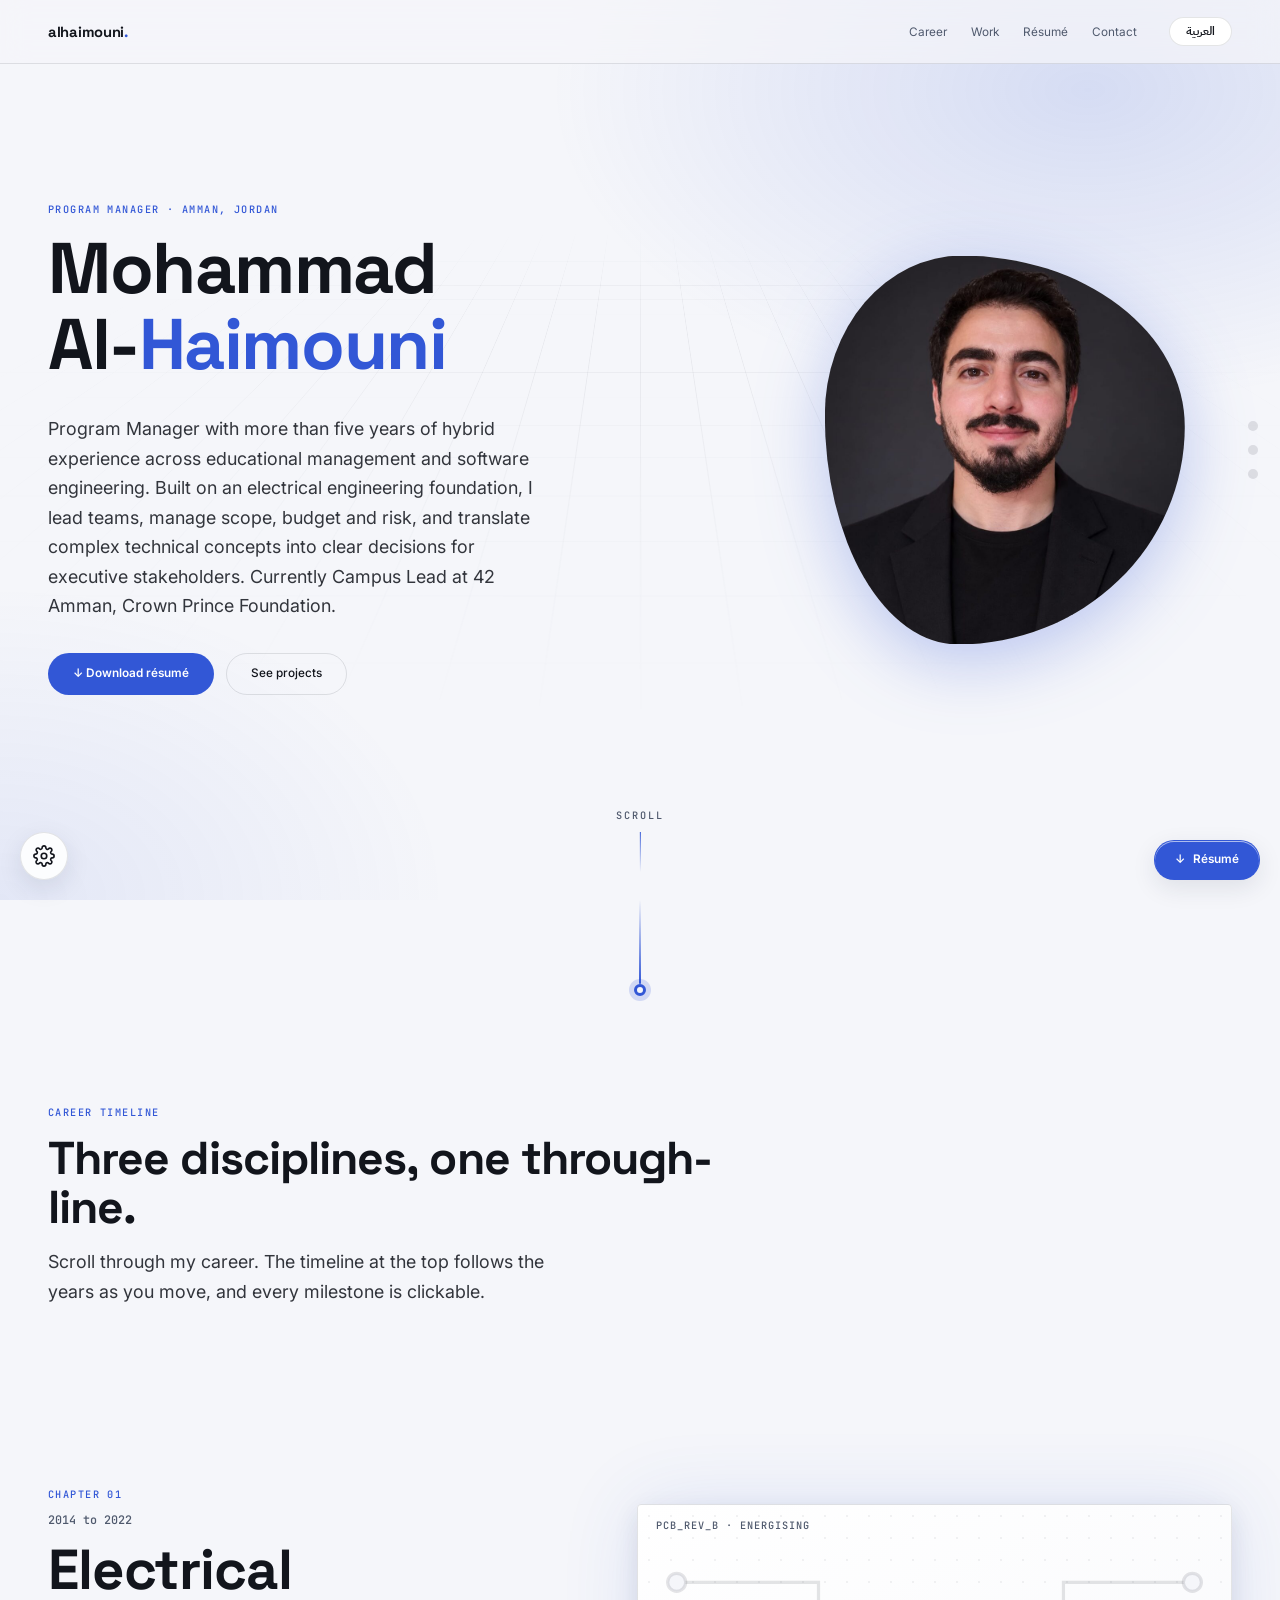
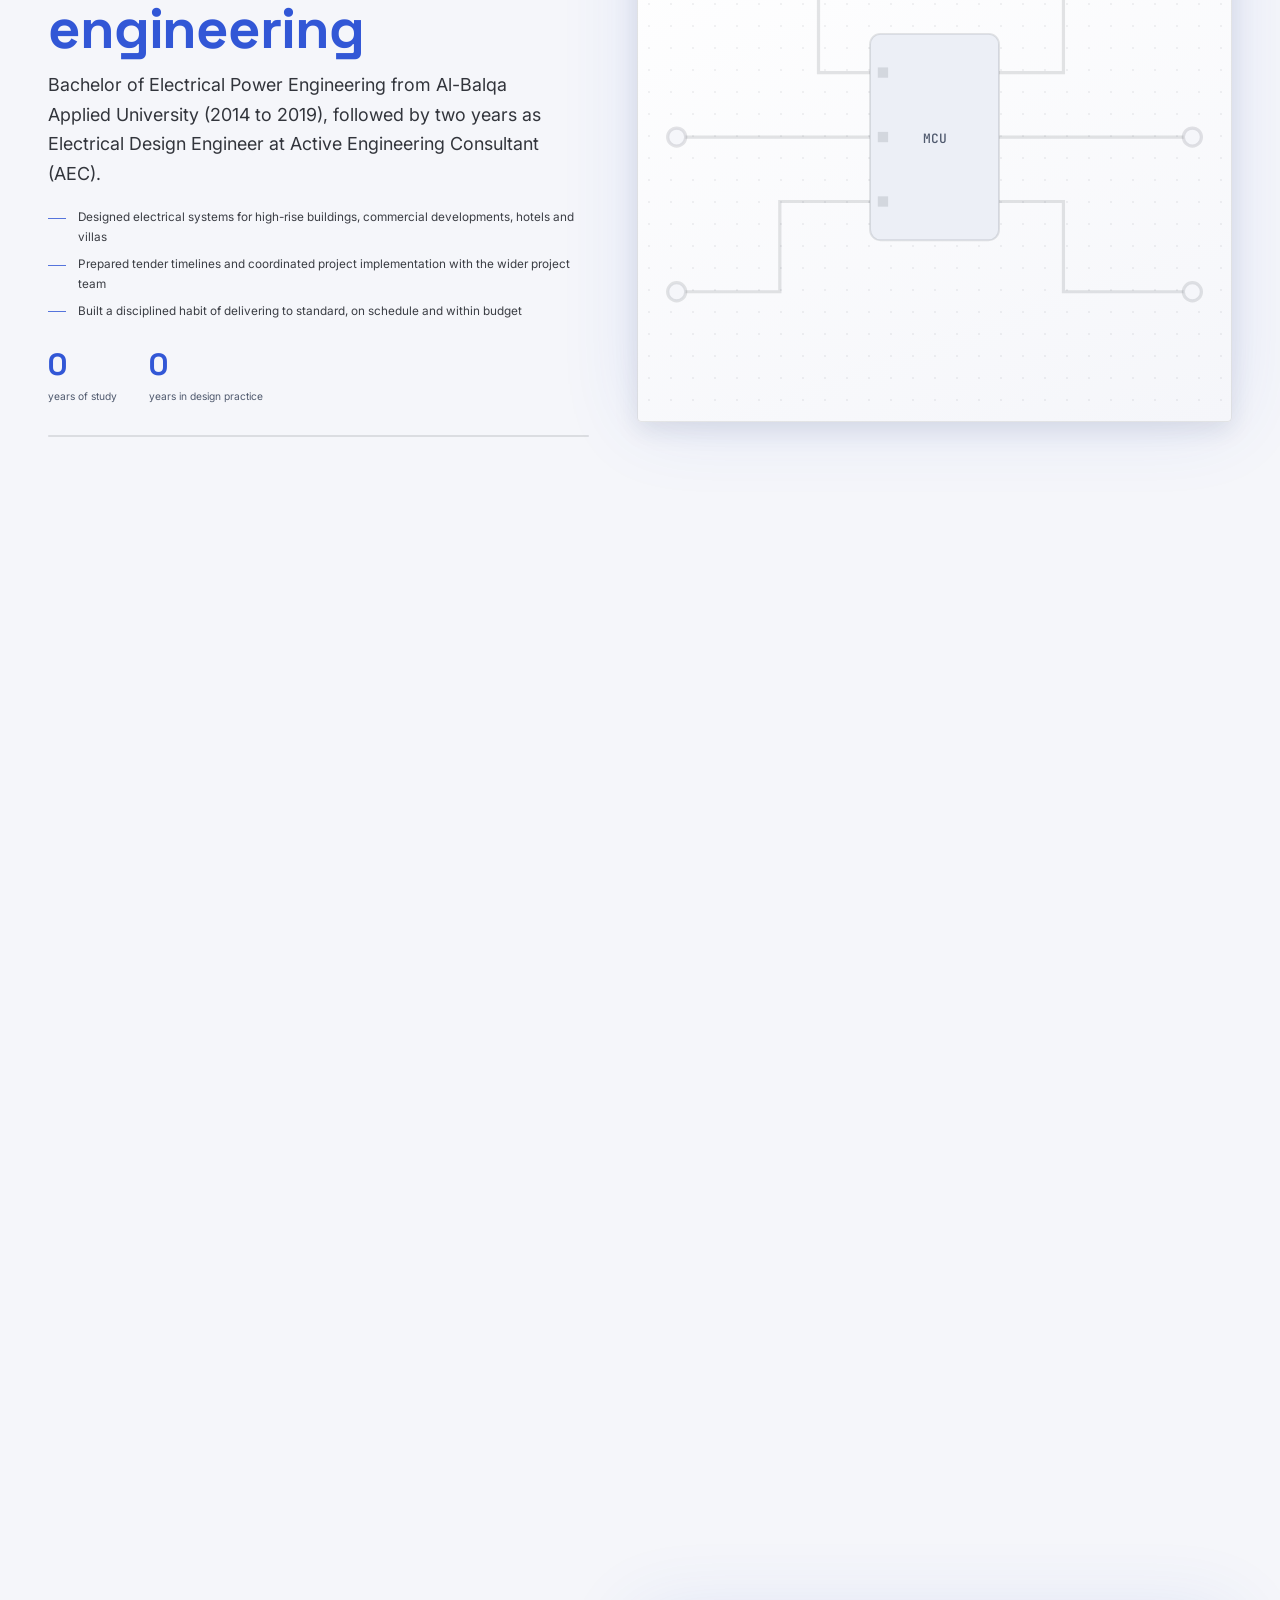
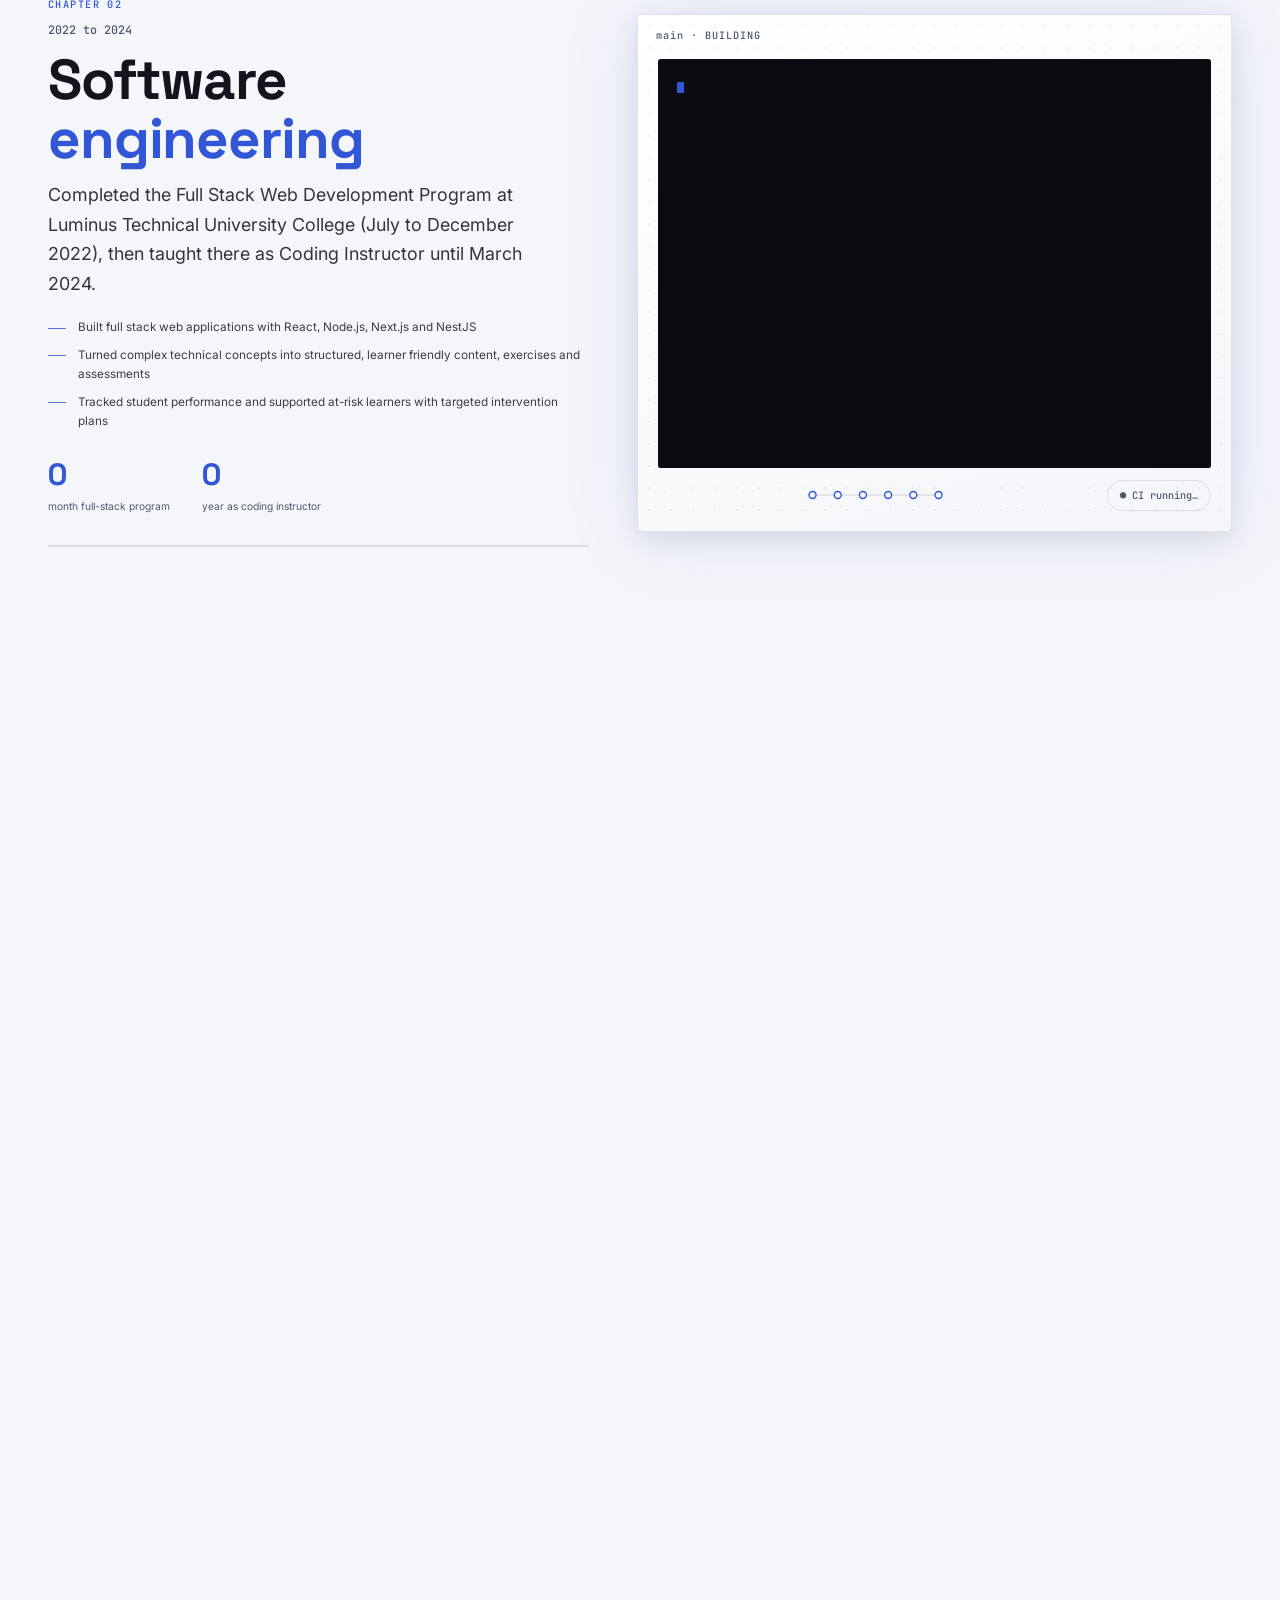
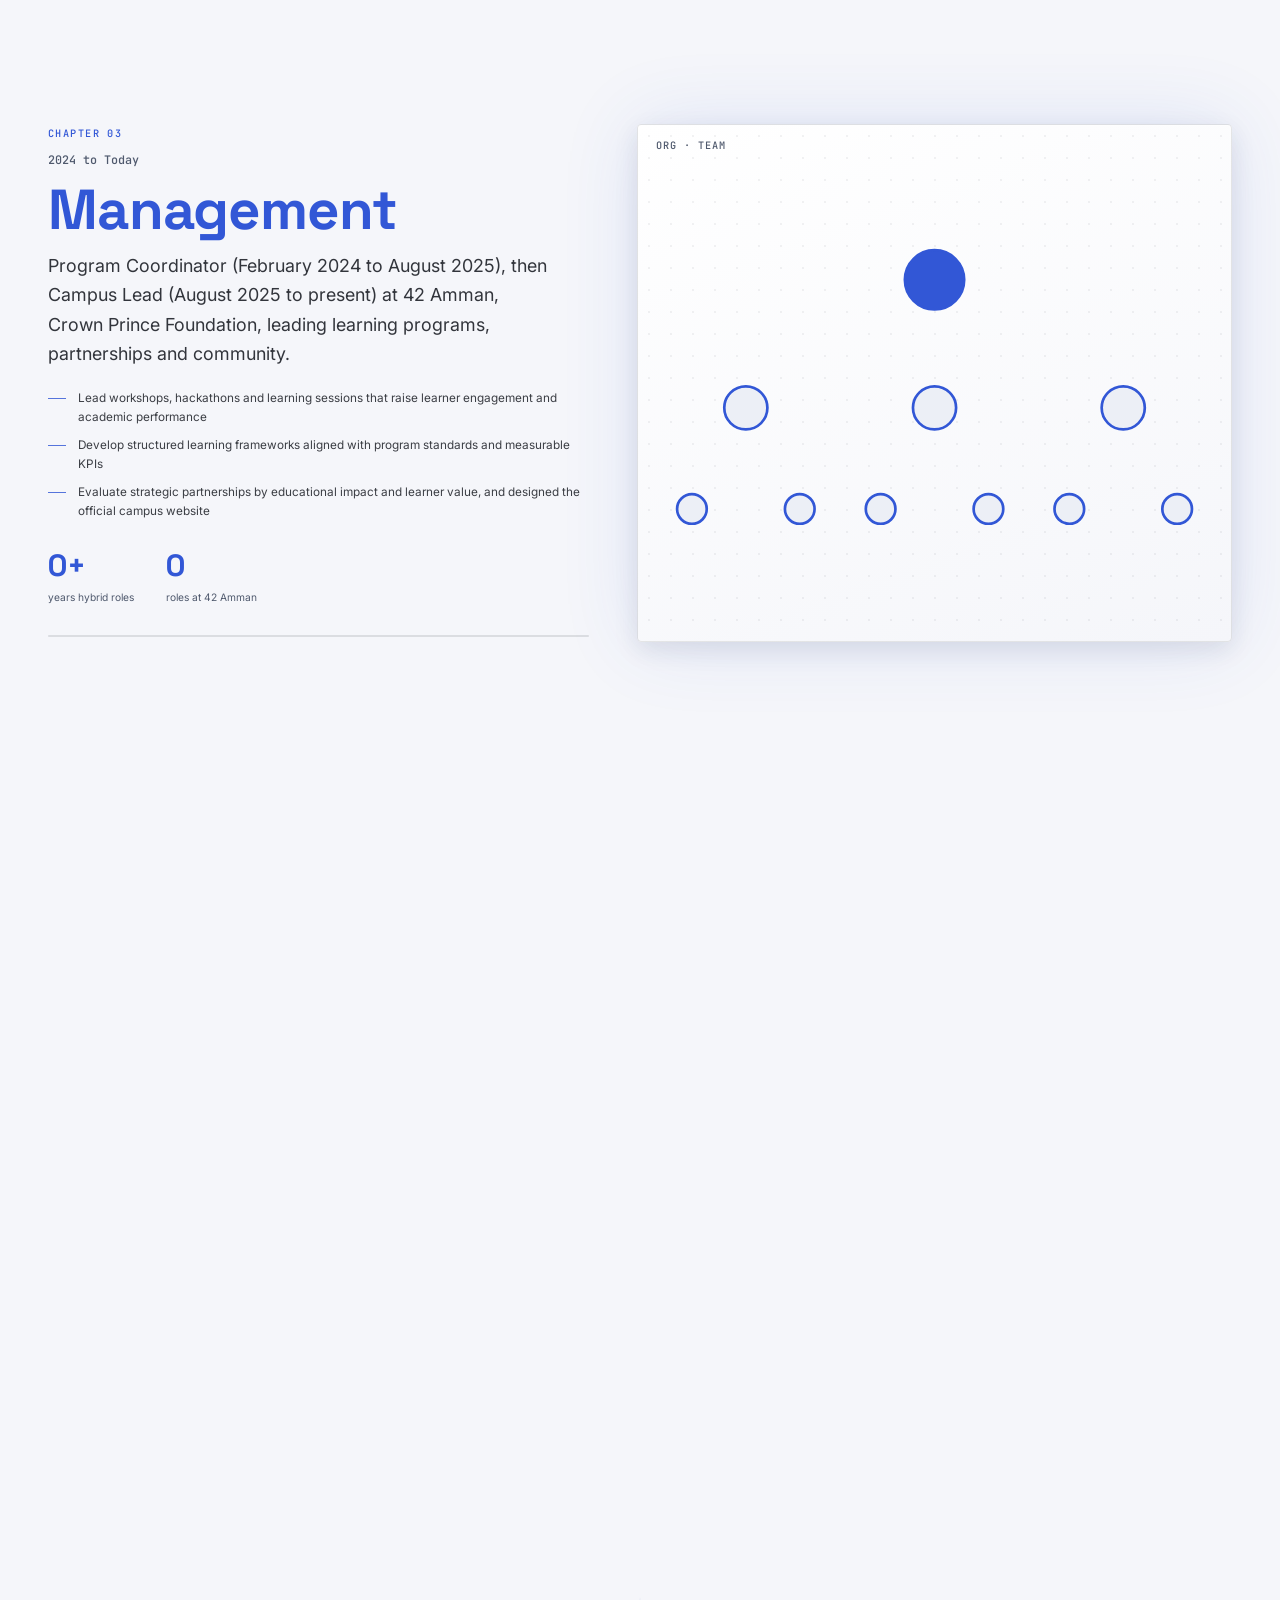
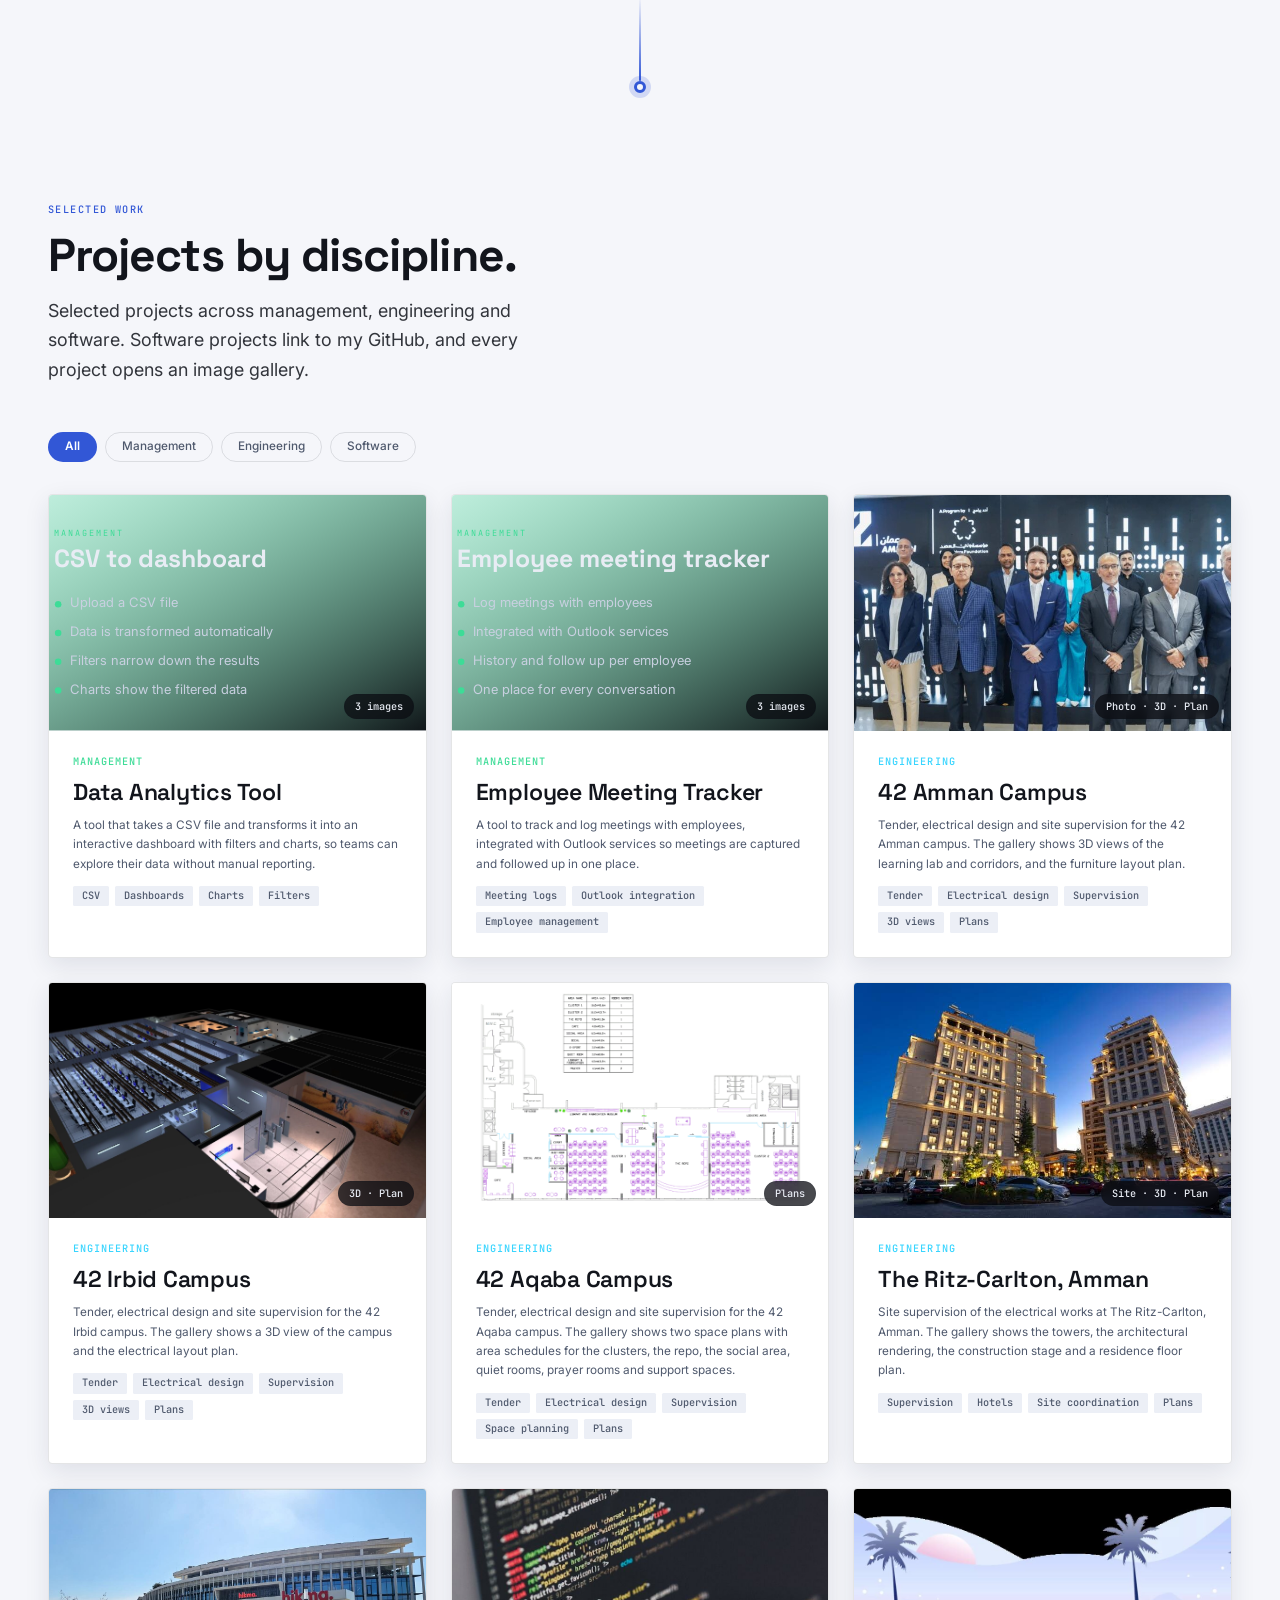
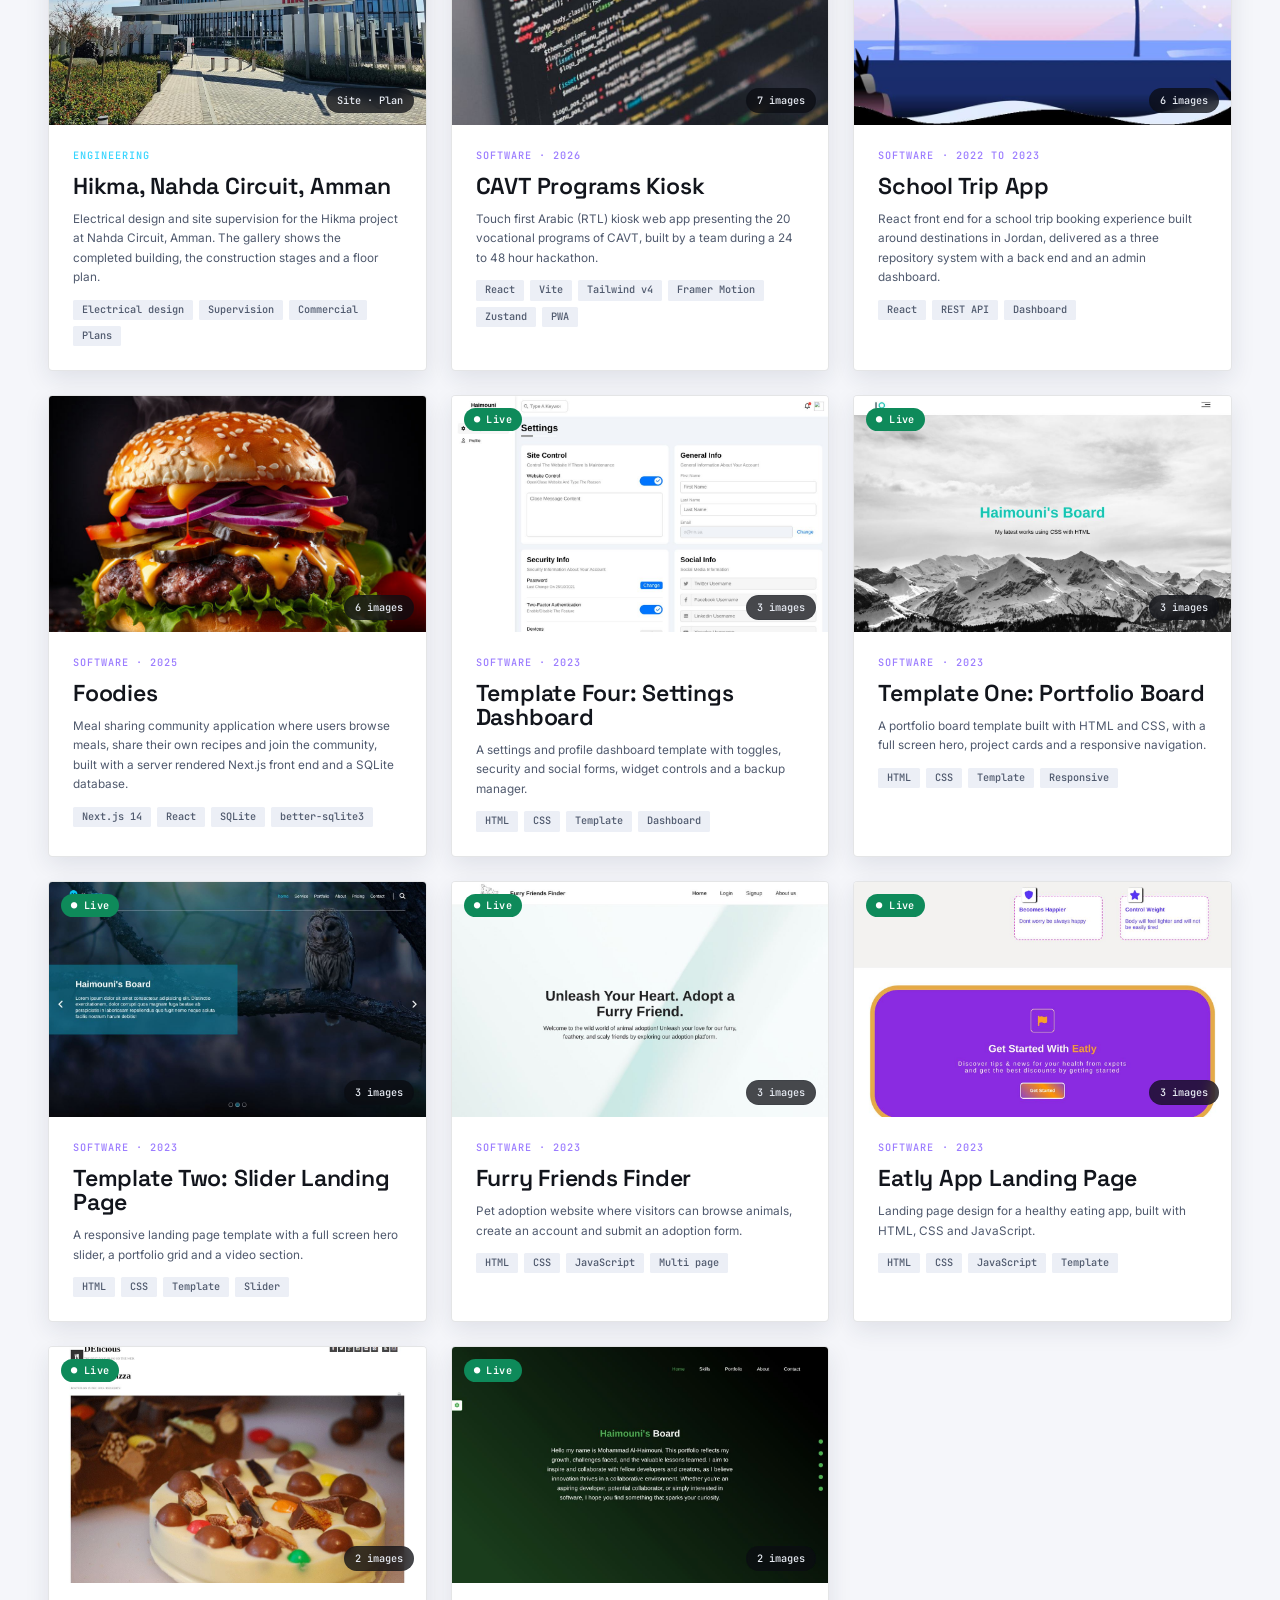
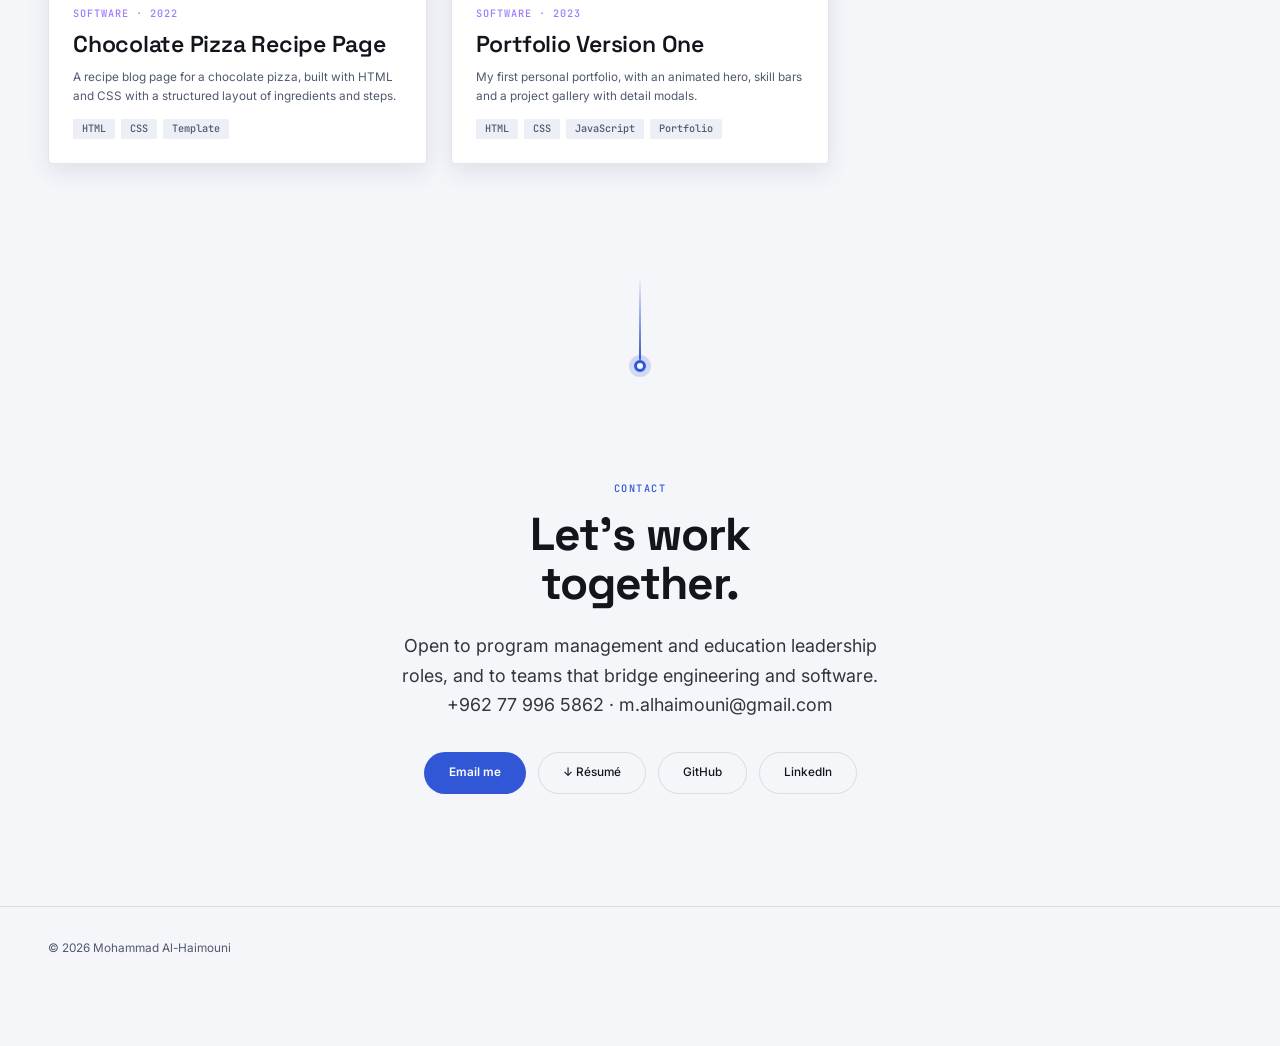
==== commit b49a12f5: "English by default each visit, luxury glass-bell sound design with hover shimmer and single click ch" ====
--- a/index.html
+++ b/index.html
@@ -53,7 +53,7 @@
 /* ==========================================================================
    4. CAREER TIMELINE — pinned chapters, scroll progress drives --p (0 → 1)
    ========================================================================== */
-.timeline-intro { padding-block: var(--s9) var(--s7); }
+.timeline-intro { padding-block: var(--s9) var(--s3); }
 .chapter { height: 190vh; position: relative; --p: 0; }
 .pin { position: sticky; top: 0; height: 100svh; padding-top: var(--nav-h); display: grid; grid-template-columns: 1fr 1.1fr; gap: var(--s7); align-items: center; width: min(var(--container), 100% - 2*var(--gutter)); margin-inline: auto; }
 .copy { display: grid; gap: var(--s4); align-content: center; }
@@ -368,6 +368,9 @@
 @media (max-width: 640px) and (max-height: 700px) { .stage { max-height: 27svh; } .chapter[data-fx="software"] .stage { max-height: 31svh; } }
 
 
+#ch-electrical { margin-top: -11vh; }
+@media (max-width: 960px) { #ch-electrical { margin-top: -88px; } }
+
 /* ==========================================================================
    10. ARABIC (RTL) + LANGUAGE BUTTON
    ========================================================================== */
@@ -380,6 +383,7 @@
 html[dir="rtl"] .eyebrow, html[dir="rtl"] .kind, html[dir="rtl"] .years { text-transform: none; }
 html[dir="rtl"] h1, html[dir="rtl"] h2, html[dir="rtl"] h3 { line-height: 1.25; }
 html[dir="rtl"] .hero h1 { line-height: 1.2; }
+html[dir="rtl"] .hero h1 .l { padding-bottom: .2em; margin-bottom: -.1em; }   /* keep the dots under Arabic letters visible inside the reveal mask */
 html[dir="rtl"] .lead, html[dir="rtl"] p { line-height: 1.85; }
 /* things that must keep a left-to-right reading order */
 html[dir="rtl"] .tl-inner, html[dir="rtl"] .tl-track, html[dir="rtl"] .stage { direction: ltr; }
@@ -415,7 +419,7 @@
 }
 @media (max-width: 380px) { .hero h1 { font-size: 2.3rem; } }
 </style>
-<script>try{var m=(JSON.parse(localStorage.getItem("pf-settings-v2")||"{}")).mode||"light";document.documentElement.dataset.mode=m==="auto"?(matchMedia("(prefers-color-scheme: light)").matches?"light":"dark"):m}catch(e){}try{if(localStorage.getItem("pf-lang")==="ar"){document.documentElement.lang="ar";document.documentElement.dir="rtl"}}catch(e){}</script>
+<script>try{var m=(JSON.parse(localStorage.getItem("pf-settings-v2")||"{}")).mode||"light";document.documentElement.dataset.mode=m==="auto"?(matchMedia("(prefers-color-scheme: light)").matches?"light":"dark"):m}catch(e){}try{localStorage.removeItem("pf-lang");if(sessionStorage.getItem("pf-lang")==="ar"){document.documentElement.lang="ar";document.documentElement.dir="rtl"}}catch(e){}</script>
 </head>
 
 <body data-theme="intro">
@@ -452,17 +456,12 @@
       <p class="eyebrow">Program Manager · Amman, Jordan</p>
       <h1 style="margin-top:var(--s4)">
         <span class="l"><span style="--d:.1s" data-ar="محمد">Mohammad</span></span>
-        <span class="l"><span style="--d:.22s" data-ar-html='ال<em>حيموني</em>'>Al-<em>Haimouni</em></span></span>
+        <span class="l"><span style="--d:.22s" data-ar-html='ال<em>هيموني</em>'>Al-<em>Haimouni</em></span></span>
       </h1>
       <p class="lead">Program Manager with more than five years of hybrid experience across educational management and software engineering. Built on an electrical engineering foundation, I lead teams, manage scope, budget and risk, and translate complex technical concepts into clear decisions for executive stakeholders. Currently Campus Lead at 42 Amman, Crown Prince Foundation.</p>
       <div class="hero-actions">
         <a class="btn btn-primary" href="Mohammad_Al-Haimouni.pdf" download="Mohammad_Al-Haimouni_Resume.pdf">↓ Download résumé</a>
         <a class="btn" href="#work">See projects</a>
-      </div>
-      <div class="roles">
-        <a class="role" href="#ch-electrical" style="--c:var(--c-electrical)"><b></b>Electrical engineering</a>
-        <a class="role" href="#ch-software"   style="--c:var(--c-software)"><b></b>Software engineering</a>
-        <a class="role" href="#ch-management" style="--c:var(--c-management)"><b></b>Management</a>
       </div>
     </div>
     <!-- PORTRAIT: drop your photo at images/profile.jpg (4:5 works best). Until then the placeholder shows. -->
@@ -725,7 +724,7 @@
   // contact + footer
   "Let's work together.":'لنعمل معاً.',
   'Open to program management and education leadership roles, and to teams that bridge engineering and software. +962 77 996 5862 · m.alhaimouni@gmail.com':'متاح لأدوار إدارة البرامج والقيادة التعليمية، وللفرق التي تجمع بين الهندسة والبرمجيات. ⁦+962 77 996 5862⁩ · ⁦m.alhaimouni@gmail.com⁩',
-  'Email me':'راسلني','↓ Résumé':'↓ السيرة الذاتية','© 2026 Mohammad Al-Haimouni':'© 2026 محمد الحيموني',
+  'Email me':'راسلني','↓ Résumé':'↓ السيرة الذاتية','© 2026 Mohammad Al-Haimouni':'© 2026 محمد الهيموني',
   // settings
   'Customize':'تخصيص','Appearance':'المظهر','Dark':'داكن','Light':'فاتح','Auto':'تلقائي','Accent colour':'لون التمييز',
   'Auto changes colour with each career chapter.':'يتغير اللون تلقائياً مع كل فصل من المسيرة.','Typography':'الخطوط','Heading font':'خط العناوين',
@@ -734,7 +733,7 @@
   'Background grids':'شبكات الخلفية','Calm mode (no scroll animation)':'الوضع الهادئ (بلا حركة عند التمرير)','Sound':'الصوت',
   'Soft interaction sounds':'أصوات تفاعل هادئة','Volume':'مستوى الصوت','Reset to defaults':'إعادة الضبط',
   // aria / titles / alt
-  'Primary':'التنقل الرئيسي','Career chapters':'فصول المسيرة','Portrait of Mohammad Al-Haimouni':'صورة محمد الحيموني','Mohammad Al-Haimouni':'محمد الحيموني',
+  'Primary':'التنقل الرئيسي','Career chapters':'فصول المسيرة','Portrait of Mohammad Al-Haimouni':'صورة محمد الهيموني','Mohammad Al-Haimouni':'محمد الهيموني',
   'Filter projects':'تصفية المشاريع','Download résumé':'تحميل السيرة الذاتية','Open settings':'فتح الإعدادات','Close settings':'إغلاق الإعدادات',
   'Colour mode':'وضع الألوان','Royal blue':'أزرق ملكي','Amber':'كهرماني','Cyan':'سماوي','Violet':'بنفسجي','Green':'أخضر','Rose':'وردي',
   'Custom colour':'لون مخصص','Close':'إغلاق','Auto: follows each career chapter':'تلقائي: يتبع كل فصل من المسيرة',
@@ -793,7 +792,7 @@
   'PLACEHOLDER · ADD IMAGE':'مكان الصورة',
 };
 const AR_DATA = { 'Software':1 };
-let lang = 'en'; try { if (localStorage.getItem('pf-lang') === 'ar') lang = 'ar'; } catch (e) {}
+let lang = 'en'; try { if (sessionStorage.getItem('pf-lang') === 'ar') lang = 'ar'; } catch (e) {}   // remembered for this visit only: every new visit opens in English
 const T = s => (lang === 'ar' && AR[s]) ? AR[s] : s;
 const countAr = n => n === 1 ? 'صورة واحدة' : n === 2 ? 'صورتان' : n + ' صور';
 const countLabel = n => lang === 'ar' ? countAr(n) : n + ' image' + (n > 1 ? 's' : '');
@@ -1167,44 +1166,63 @@
    Browsers only allow audio after the first tap/click, so it starts silent until then.
    ========================================================================== */
 const sfx = (() => {
-  let ctx = null, master = null, last = 0;
-  const PENT = [523.25, 587.33, 659.25, 783.99, 880.0];                // C major pentatonic
+  /* Luxury palette: glass-bell tones (a sine plus soft overtones), a long gentle reverb, nothing sharp.
+     hover = a faint shimmer, click = a warm two-note chime, open/close = a slow rising or falling chord. */
+  let ctx = null, master = null; const lastBy = {};
+  const SCALE = [523.25, 587.33, 659.25, 783.99, 880.0, 1046.5, 1174.66];           // C major pentatonic-ish, one octave and a bit
   const on = () => !!(ctx && cfg.sound && cfg.volume > 0 && ctx.state === 'running');
+  function impulse(sec, decay) {                                                       // synthetic room: decaying noise
+    const n = Math.floor(ctx.sampleRate * sec), buf = ctx.createBuffer(2, n, ctx.sampleRate);
+    for (let c = 0; c < 2; c++) { const d = buf.getChannelData(c); for (let i = 0; i < n; i++) d[i] = (Math.random() * 2 - 1) * Math.pow(1 - i / n, decay); }
+    return buf;
+  }
   function init() {
     if (ctx) { if (ctx.state === 'suspended') ctx.resume(); return; }
     const AC = window.AudioContext || window.webkitAudioContext; if (!AC) return;
-    ctx = new AC(); master = ctx.createGain(); master.gain.value = .16;
-    const lp = ctx.createBiquadFilter(); lp.type = 'lowpass'; lp.frequency.value = 2600; lp.Q.value = .4;
-    master.connect(lp); lp.connect(ctx.destination);
-    const d = ctx.createDelay(.5); d.delayTime.value = .13; const fb = ctx.createGain(); fb.gain.value = .26; const wet = ctx.createGain(); wet.gain.value = .2;
-    lp.connect(d); d.connect(fb); fb.connect(d); d.connect(wet); wet.connect(ctx.destination);       // soft echo = "air"
+    ctx = new AC(); master = ctx.createGain(); master.gain.value = .30;
+    const lp = ctx.createBiquadFilter(); lp.type = 'lowpass'; lp.frequency.value = 7000; lp.Q.value = .3;
+    const dry = ctx.createGain(); dry.gain.value = .85, wet = ctx.createGain(); wet.gain.value = .42;
+    const conv = ctx.createConvolver(); conv.buffer = impulse(2.2, 3.4);
+    master.connect(lp); lp.connect(dry); dry.connect(ctx.destination); lp.connect(conv); conv.connect(wet); wet.connect(ctx.destination);
   }
-  function note(f, delay = 0, dur = .2, vol = .5, type = 'sine') {
-    if (!on()) return; const t = ctx.currentTime + delay, g = ctx.createGain(), o = ctx.createOscillator(), v = vol * (cfg.volume / 100);
-    o.type = type; o.frequency.setValueAtTime(f, t);
-    g.gain.setValueAtTime(.0001, t); g.gain.exponentialRampToValueAtTime(Math.max(.0002, v), t + .012); g.gain.exponentialRampToValueAtTime(.0001, t + dur);
-    o.connect(g); g.connect(master); o.start(t); o.stop(t + dur + .05);
+  const PARTIALS = [[1, 1], [2, .26], [3, .09], [4.07, .035]];                         // fundamental + soft overtones = glass bell
+  function voice(f, delay = 0, dur = .5, vol = .4) {
+    if (!on()) return; const t = ctx.currentTime + delay, v = vol * (cfg.volume / 100);
+    PARTIALS.forEach(([m, a], k) => {
+      const o = ctx.createOscillator(), g = ctx.createGain(), d = dur / (1 + k * .7);
+      o.type = 'sine'; o.frequency.setValueAtTime(f * m, t);
+      g.gain.setValueAtTime(0, t); g.gain.linearRampToValueAtTime(Math.max(.0002, v * a), t + .007); g.gain.exponentialRampToValueAtTime(.0001, t + d);
+      o.connect(g); g.connect(master); o.start(t); o.stop(t + d + .05);
+    });
   }
-  const gate = ms => { const n = performance.now(); if (n - last < ms) return false; last = n; return true; };
+  const gate = (k, ms) => { const n = performance.now(); if (n - (lastBy[k] || 0) < ms) return false; lastBy[k] = n; return true; };   // each sound type has its own timer
   return {
     init,
-    tap()        { if (gate(55)) { note(784, 0, .09, .5); note(1568, 0, .06, .1); } },
-    tick(x = .5) { if (gate(70)) note(440 + x * 440, 0, .06, .35); },
-    toggle(v, force) { if (!force && !gate(55)) return; v ? (note(659, 0, .11, .45), note(988, .07, .18, .4)) : (note(988, 0, .11, .4), note(659, .07, .18, .4)); },
-    open()  { note(523, 0, .2, .35); note(784, .08, .28, .35); note(1047, .16, .4, .22); },
-    close() { note(1047, 0, .14, .3); note(784, .07, .2, .3); note(523, .14, .3, .3); },
-    bell(i) { if (gate(180)) { const f = PENT[i % 5] * (i >= 5 ? 2 : 1); note(f, 0, .55, .4); note(f * 2, .02, .3, .08); } },
-    chapter() { if (gate(300)) { note(392, 0, .5, .28); note(494, .06, .5, .26); note(587, .12, .6, .24); } },
+    hover()      { if (gate('hover', 70)) { voice(1567.98, 0, .30, .11); voice(2349.3, .035, .22, .04); } },        // faint shimmer
+    tap()        { if (gate('tap', 60)) { voice(1046.5, 0, .45, .26); voice(1567.98, .05, .55, .17); voice(523.25, 0, .35, .09); } },   // warm two-note chime
+    tick(x = .5) { if (gate('tick', 70)) voice(SCALE[Math.round(x * (SCALE.length - 1))], 0, .22, .14); },
+    toggle(v, force) { if (!force && !gate('toggle', 60)) return; v ? (voice(783.99, 0, .35, .22), voice(1174.66, .08, .5, .2)) : (voice(1174.66, 0, .3, .18), voice(783.99, .08, .45, .18)); },
+    open()  { voice(659.25, 0, .8, .2); voice(987.77, .09, .9, .17); voice(1318.5, .18, 1.1, .15); },
+    close() { voice(1318.5, 0, .5, .14); voice(987.77, .08, .6, .14); voice(659.25, .16, .8, .14); },
+    bell(i) { if (gate('bell', 180)) { const f = SCALE[i % SCALE.length]; voice(f, 0, .9, .2); voice(f * 1.5, .06, .7, .06); } },
+    chapter() { if (gate('chapter', 300)) { voice(440, 0, 1.1, .12); voice(659.25, .12, 1.1, .11); voice(880, .24, 1.3, .1); } },
   };
 })();
 // unlock audio on the first real gesture, then voice the UI
 ['pointerdown', 'keydown', 'touchstart'].forEach(ev => addEventListener(ev, () => sfx.init(), { once: false, passive: true }));
+// light hover shimmer: mouse only, only the important controls, once per entry
+const HOVER_SEL = '.btn, .float-cv, .gear, .lang-btn, .role, .project, .chip, .tl-dot, .nav ul a';
+document.addEventListener('pointerover', e => {
+  if (e.pointerType !== 'mouse') return; const el = e.target.closest(HOVER_SEL); if (!el) return;
+  if (e.relatedTarget && el.contains(e.relatedTarget)) return; sfx.hover();
+});
+// one sound per click
 document.addEventListener('click', e => {
-  const t = e.target.closest('a, button, .project, .switch, select'); if (!t) return;
-  if (t.matches('#gear, #set-close, .close, .switch, .tl-dot')) return;       // these have their own sounds
+  const t = e.target.closest('a, button, .switch'); if (!t) return;
+  if (t.matches('#gear, #set-close, .close, .switch, .tl-dot, .project')) return;   // these play their own (open / close / toggle) sound instead
   sfx.tap();
 });
-document.addEventListener('change', e => { if (e.target.matches('.switch input') && e.target.id !== 's-sound') sfx.toggle(e.target.checked); else if (e.target.matches('select')) sfx.tap(); });
+document.addEventListener('change', e => { if (e.target.matches('.switch input') && e.target.id !== 's-sound') sfx.toggle(e.target.checked); });
 document.addEventListener('input', e => { if (e.target.matches('input[type=range]') && e.target.id !== 's-vol') sfx.tick((e.target.value - e.target.min) / (e.target.max - e.target.min)); });
 
 /* ==========================================================================
@@ -1290,12 +1308,12 @@
 function applyLang(save) {
   const ar = lang === 'ar', r = document.documentElement;
   r.lang = ar ? 'ar' : 'en'; r.dir = ar ? 'rtl' : 'ltr';
-  document.title = ar ? 'محمد الحيموني | معرض الأعمال' : 'Mohammad Al-Haimouni | Portfolio';
-  const md = document.querySelector('meta[name="description"]'); if (md) md.content = ar ? 'محمد الحيموني، مدير برامج بخلفية في الهندسة الكهربائية وهندسة البرمجيات.' : 'Mohammad Al-Haimouni, Program Manager with a background in electrical engineering and software engineering.';
+  document.title = ar ? 'محمد الهيموني | معرض الأعمال' : 'Mohammad Al-Haimouni | Portfolio';
+  const md = document.querySelector('meta[name="description"]'); if (md) md.content = ar ? 'محمد الهيموني، مدير برامج بخلفية في الهندسة الكهربائية وهندسة البرمجيات.' : 'Mohammad Al-Haimouni, Program Manager with a background in electrical engineering and software engineering.';
   translateDom(); renderProjects(true); refreshTimeline();
   const b = document.getElementById('lang-btn'); b.textContent = ar ? 'English' : 'العربية'; b.lang = ar ? 'en' : 'ar';
   applySettings(false);
-  if (save) { try { localStorage.setItem('pf-lang', lang); } catch (e) {} }
+  if (save) { try { sessionStorage.setItem('pf-lang', lang); } catch (e) {} }
   requestAnimationFrame(update);
 }
 document.getElementById('lang-btn').addEventListener('click', () => { lang = lang === 'ar' ? 'en' : 'ar'; applyLang(true); });
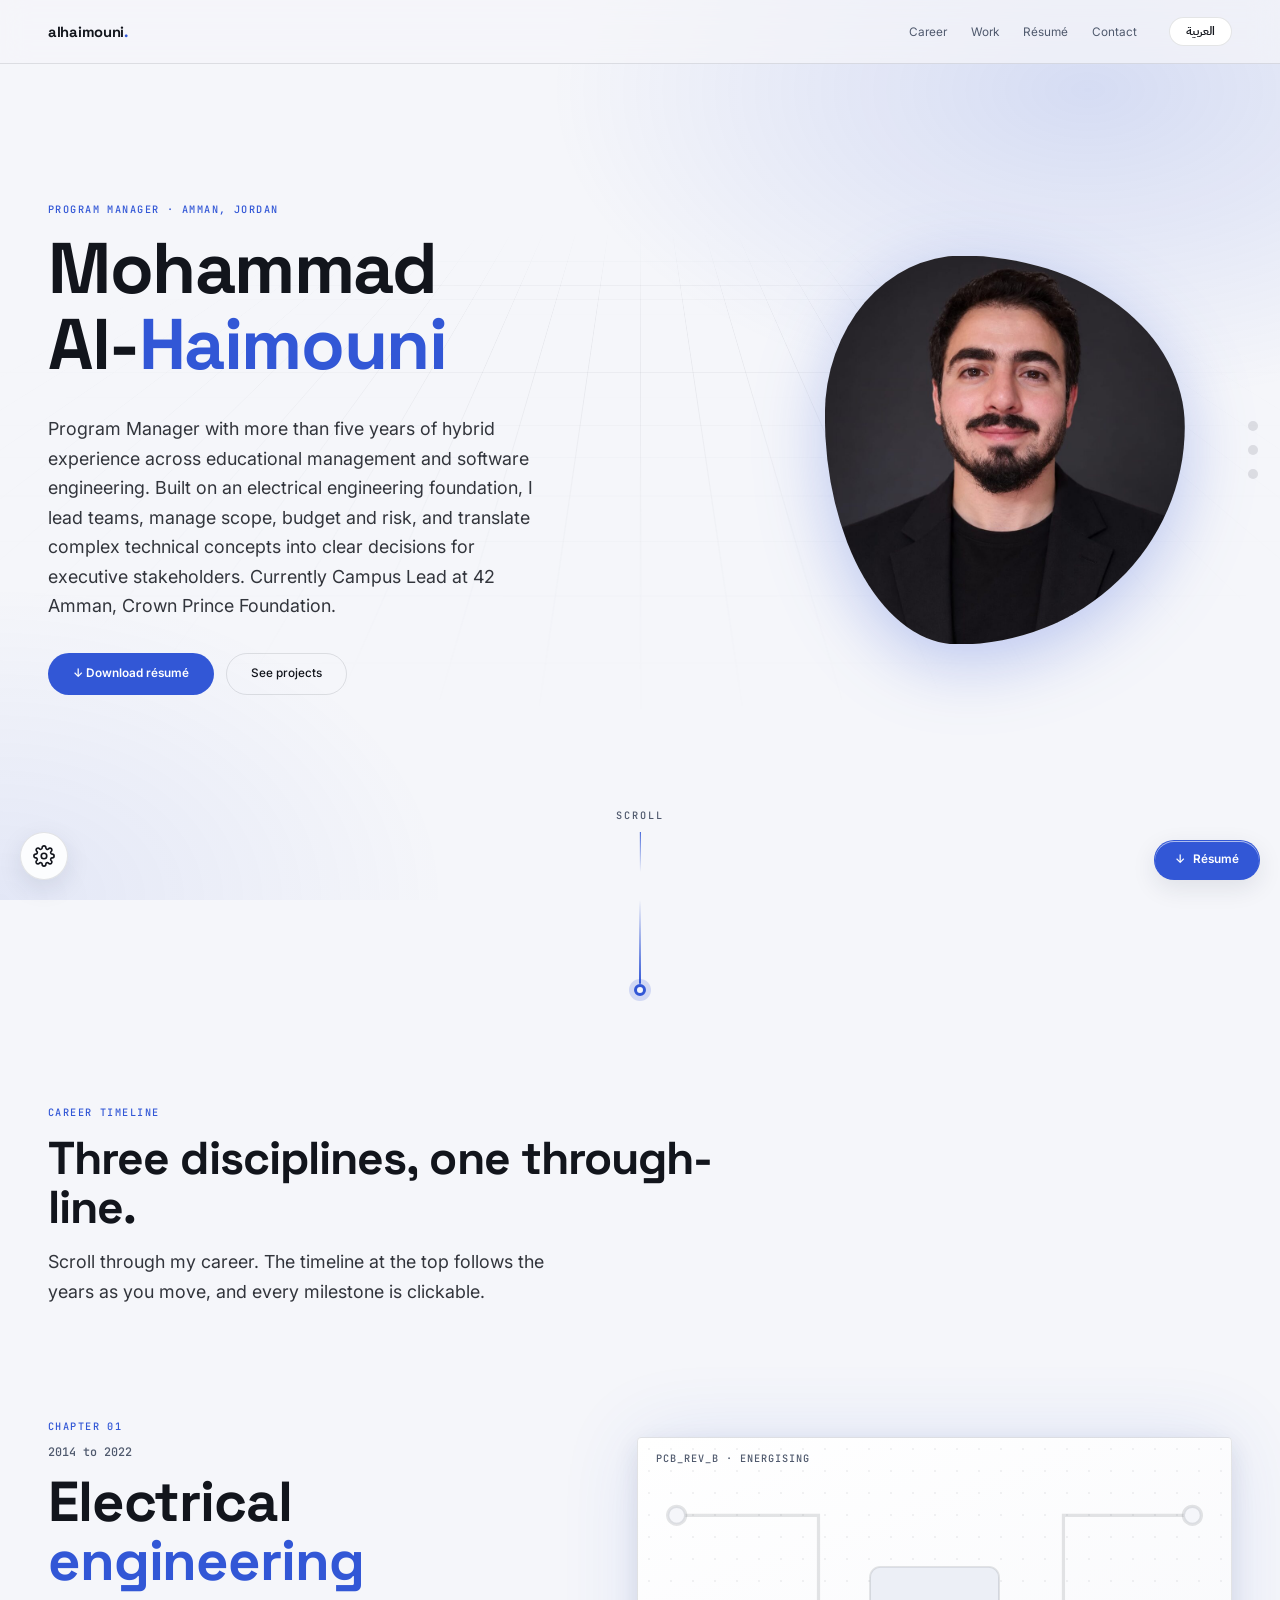
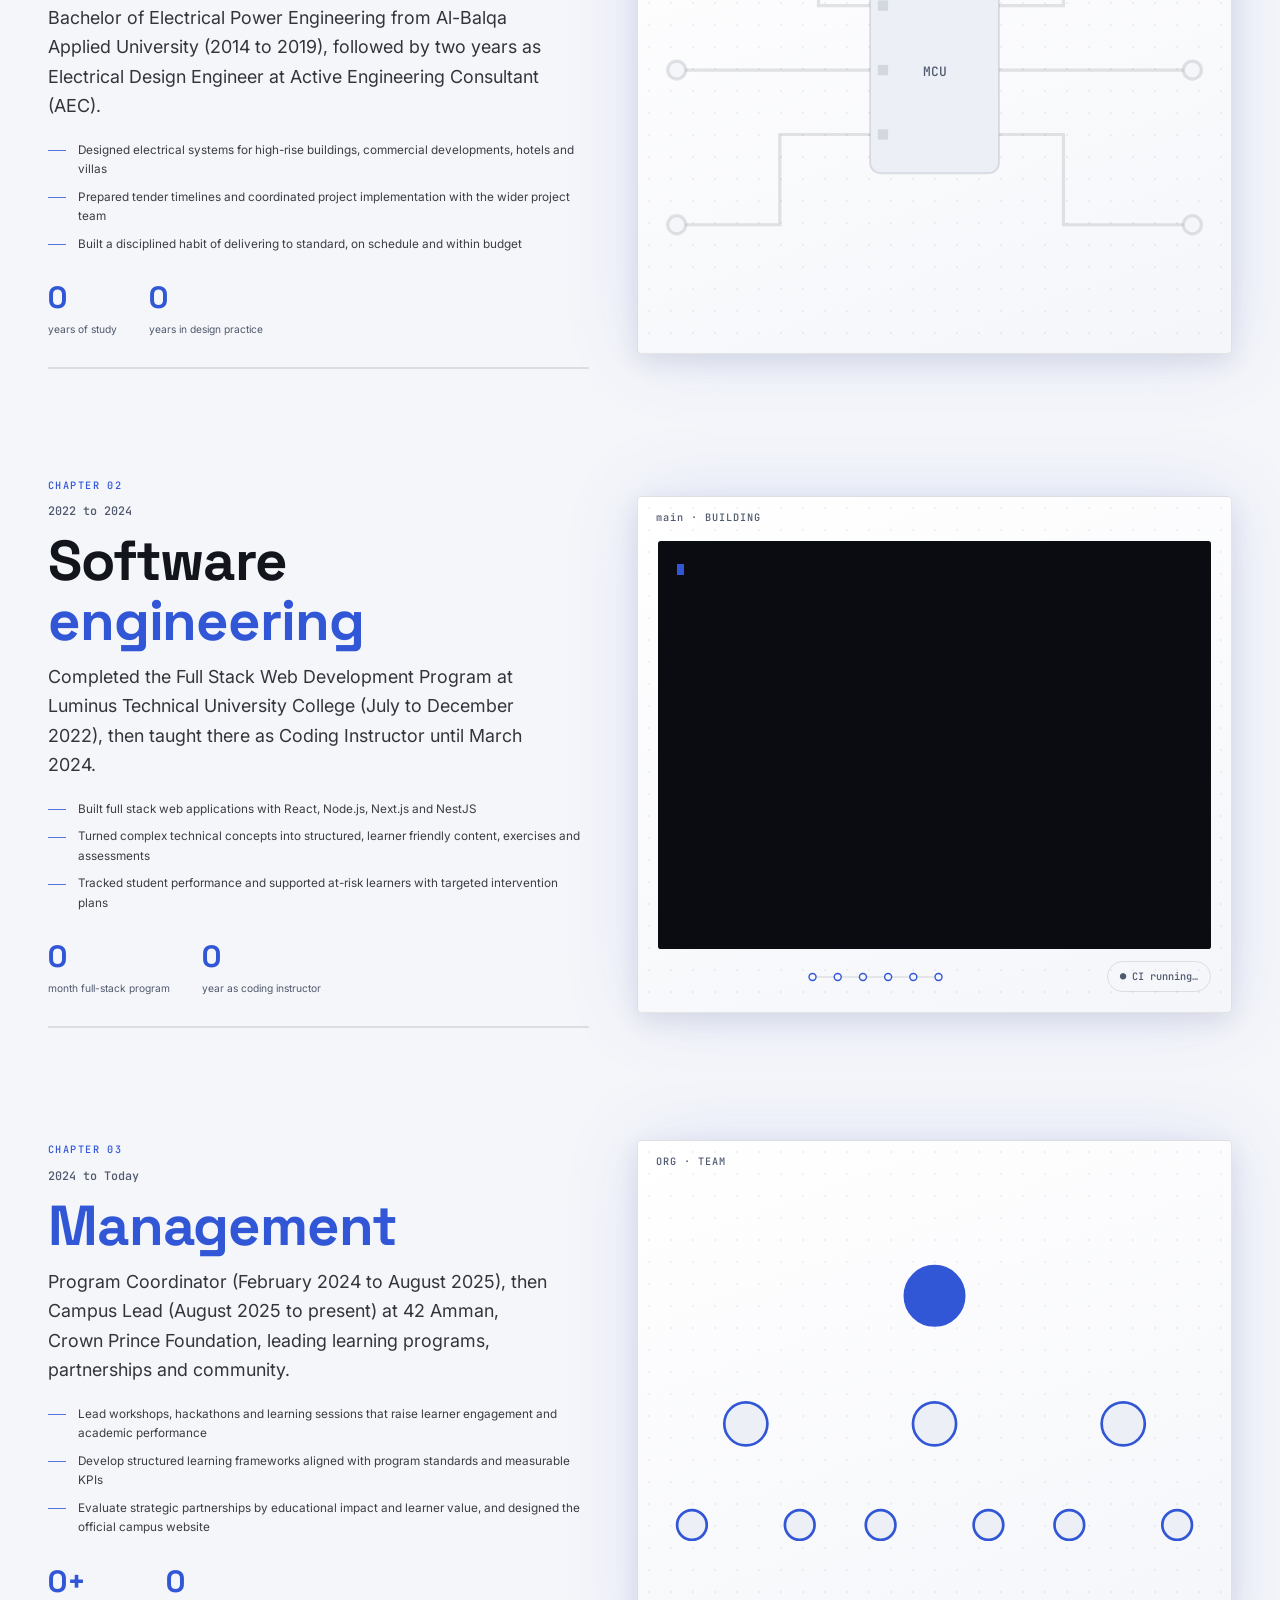
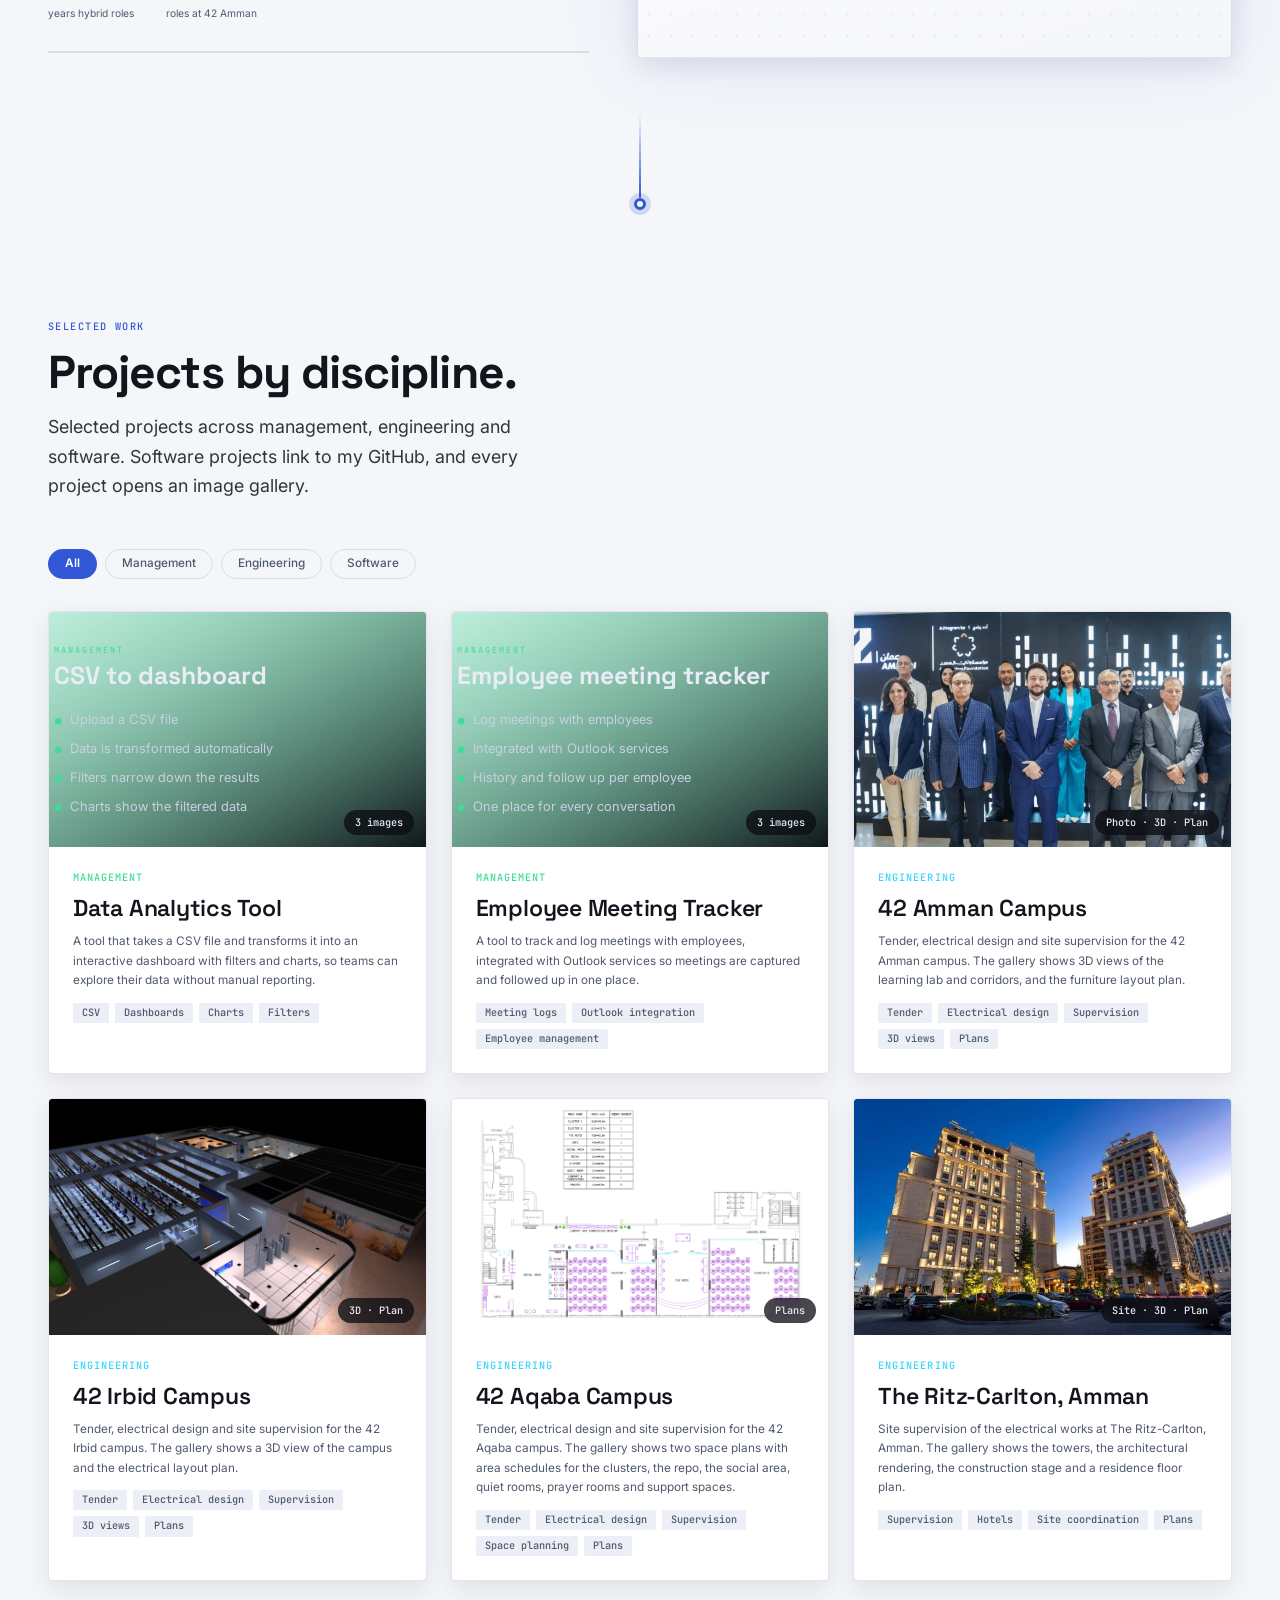
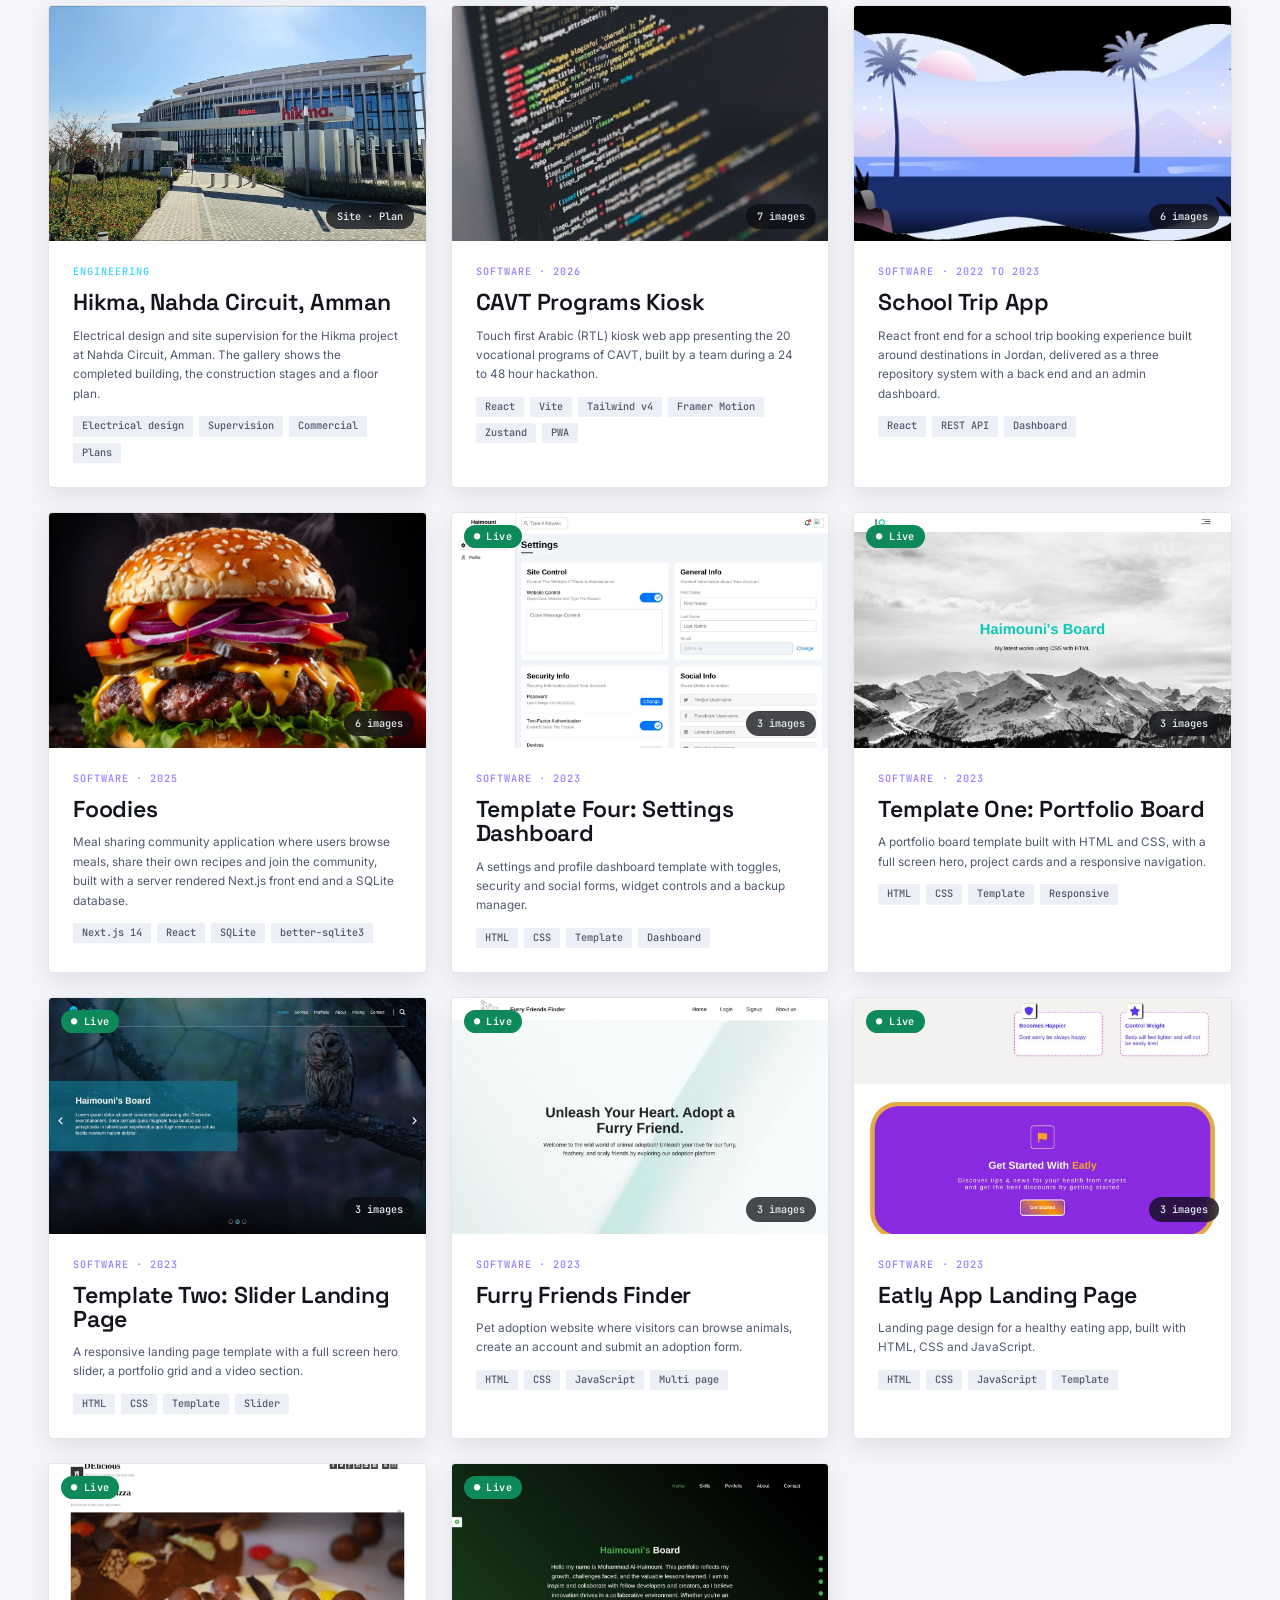
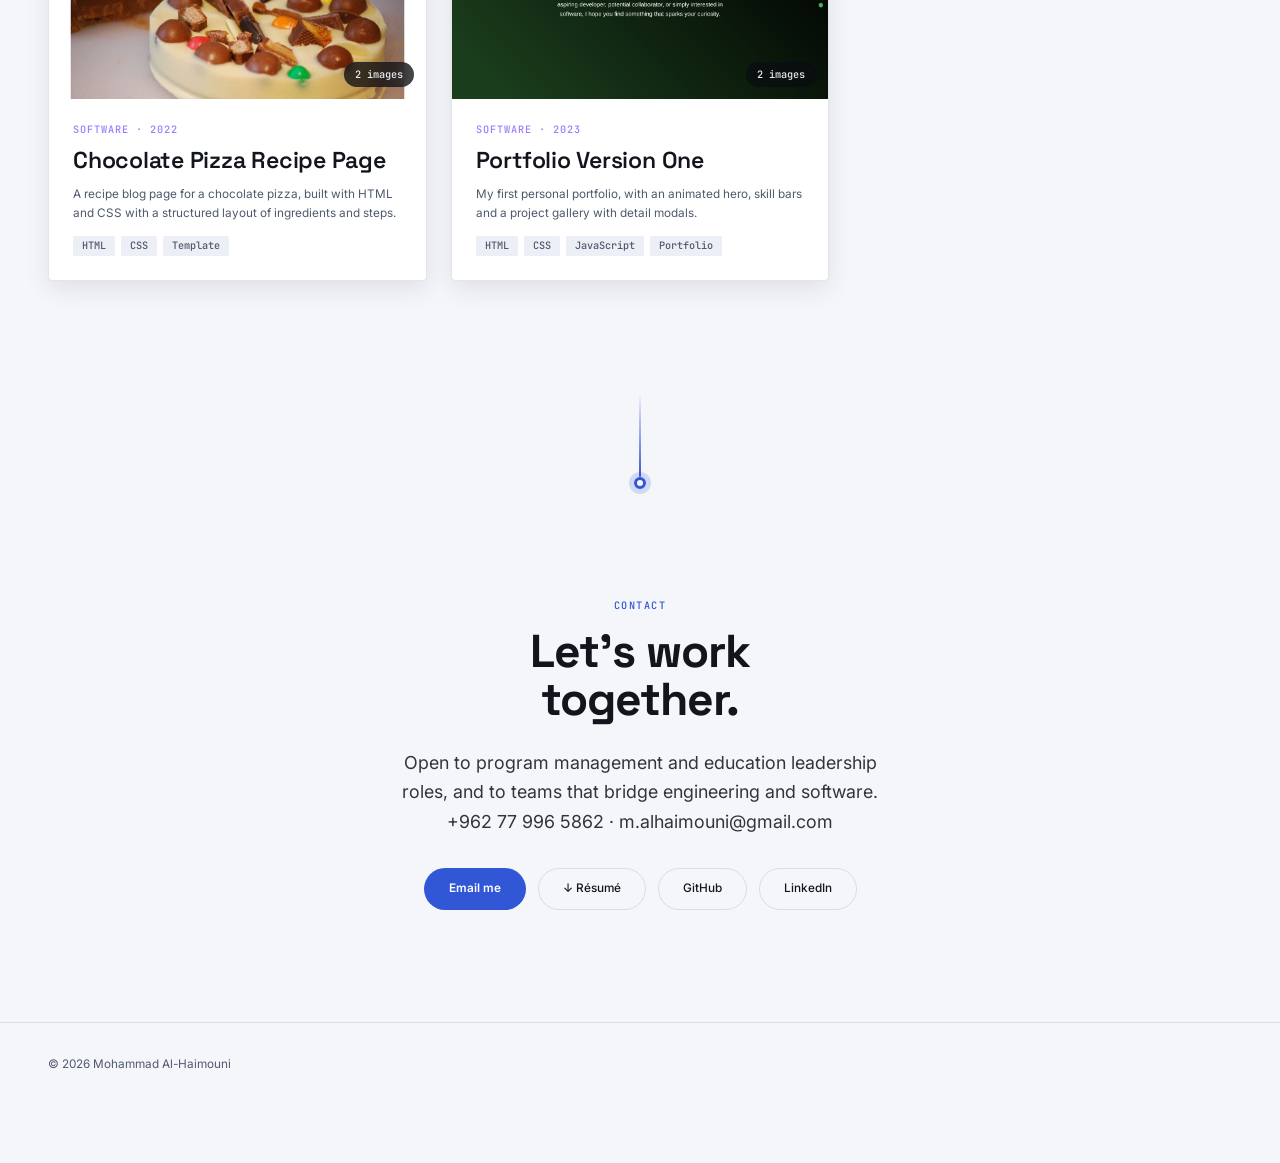
==== commit 8976fb9f: "Career chapters flow normally (no pinned scroll); box animations play as each chapter scrolls into v" ====
--- a/index.html
+++ b/index.html
@@ -54,8 +54,8 @@
    4. CAREER TIMELINE — pinned chapters, scroll progress drives --p (0 → 1)
    ========================================================================== */
 .timeline-intro { padding-block: var(--s9) var(--s3); }
-.chapter { height: 190vh; position: relative; --p: 0; }
-.pin { position: sticky; top: 0; height: 100svh; padding-top: var(--nav-h); display: grid; grid-template-columns: 1fr 1.1fr; gap: var(--s7); align-items: center; width: min(var(--container), 100% - 2*var(--gutter)); margin-inline: auto; }
+.chapter { position: relative; --p: 0; scroll-margin-top: 110px; }   /* normal block: scrolling is never held back; --p is set from its position on screen */
+.pin { position: relative; padding-block: 56px; display: grid; grid-template-columns: 1fr 1.1fr; gap: var(--s7); align-items: center; width: min(var(--container), 100% - 2*var(--gutter)); margin-inline: auto; }
 .copy { display: grid; gap: var(--s4); align-content: center; }
 .copy .years { font: 500 var(--fs-sm) var(--font-mono); color: var(--muted); }
 .copy h2 { font-size: clamp(2.2rem, 1.2rem + 4vw, 4.4rem); }
@@ -75,7 +75,7 @@
 .stage-label { position: absolute !important; top: 14px; left: 18px; font: 500 var(--fs-xs) var(--font-mono); color: var(--muted); letter-spacing: .1em; z-index: 3; }
 
 @media (max-width: 960px) {
-  .pin { grid-template-columns: 1fr; grid-template-rows: auto 1fr; gap: var(--s4); align-content: start; padding-top: calc(var(--nav-h) + var(--s4)); }
+  .pin { grid-template-columns: 1fr; grid-template-rows: auto 1fr; gap: var(--s4); align-content: start; padding-block: 36px; }
   .stage { order: -1; aspect-ratio: 1.6; max-height: 34svh; }
   .copy ul { display: none; }
   .copy h2 { font-size: 2.2rem; }
@@ -203,18 +203,6 @@
 html.calm .wave, html.calm .scroll-cue::after { animation: none; }
 
 
-/* ---- Scroll hint: tells people the chapter animates as they scroll, and lets them skip ---- */
-.scroll-hint { position: absolute; left: 50%; bottom: 22px; transform: translateX(-50%); z-index: 5; display: flex; align-items: center; gap: var(--s3); padding: 10px 14px 10px 16px; border-radius: var(--r-pill); background: color-mix(in srgb, var(--surface) 90%, transparent); backdrop-filter: blur(10px); border: 1px solid color-mix(in srgb, var(--accent) 45%, var(--line)); font: 500 var(--fs-xs) var(--font-mono); letter-spacing: .06em; color: var(--text); white-space: nowrap; box-shadow: var(--shadow-1); transition: opacity var(--t-base), transform var(--t-base) var(--ease); }
-.sh-chev { width: 9px; height: 9px; border-right: 2px solid var(--accent); border-bottom: 2px solid var(--accent); transform: rotate(45deg); animation: chev 1.2s ease-in-out infinite; margin-top: -4px; }
-@keyframes chev { 0%,100% { transform: translateY(0) rotate(45deg); opacity: .5; } 50% { transform: translateY(5px) rotate(45deg); opacity: 1; } }
-.sh-pct { color: var(--accent); min-width: 3ch; text-align: right; font-variant-numeric: tabular-nums; }
-.sh-skip { color: var(--muted); padding-left: var(--s3); border-left: 1px solid var(--line); transition: color var(--t-fast); }
-.sh-skip:hover { color: var(--accent); }
-.scroll-hint.done { border-color: var(--accent); background: var(--accent); color: var(--on-accent); }
-.scroll-hint.done .sh-chev { border-color: var(--on-accent); } .scroll-hint.done .sh-pct { display: none; } .scroll-hint.done .sh-skip { display: none; }
-.scroll-hint.off { opacity: 0; pointer-events: none; transform: translate(-50%, 12px); }
-html.calm .scroll-hint { display: none; }
-@media (max-width: 960px) { .scroll-hint { bottom: 14px; } }
 
 
 /* ==========================================================================
@@ -256,10 +244,7 @@
 .sec-line::before { content: ""; flex: 1; width: 2px; border-radius: 2px; background: linear-gradient(to bottom, transparent, var(--accent)); transform-origin: top; }
 .sec-line i { width: 12px; height: 12px; border-radius: 50%; border: 3px solid var(--accent); background: var(--bg); box-shadow: 0 0 0 5px color-mix(in srgb, var(--accent) 18%, transparent); }
 .sec-line.reveal { transform: scaleY(.6); transform-origin: top; } .sec-line.reveal.in { transform: none; }
-.pin { padding-top: calc(var(--nav-h) + 92px); padding-bottom: 64px; }
 .copy { gap: var(--s3); } .copy ul { gap: var(--s2); }
-@media (max-width: 960px) { .pin { padding-top: calc(var(--nav-h) + 84px); } }
-@media (max-width: 640px) { .pin { padding-top: calc(var(--nav-h) + 56px); } }
 
 /* ==========================================================================
    5. PROJECTS
@@ -308,11 +293,8 @@
 html { -webkit-text-size-adjust: 100%; }
 body { overflow-x: clip; }   /* clip (not hidden) so position:sticky keeps working */
 a, button, label, select { -webkit-tap-highlight-color: transparent; touch-action: manipulation; }
-.pin { height: 100vh; height: 100svh; }
 .hero { min-height: 100vh; min-height: 100svh; }
 .tl-dot::after { content: ""; position: absolute; inset: -10px; }              /* bigger touch target */
-.scroll-hint { max-width: calc(100vw - 24px); }
-.sh-label { overflow: hidden; text-overflow: ellipsis; }
 
 @media (hover: none) {                                                       /* no sticky hover states on touch */
   .card:hover { transform: none; box-shadow: var(--shadow-1); border-color: var(--line); }
@@ -339,8 +321,6 @@
   .filters { overflow-x: auto; flex-wrap: nowrap; margin-inline: calc(var(--gutter) * -1); padding-inline: var(--gutter); scrollbar-width: none; } .filters::-webkit-scrollbar { display: none; } .chip { flex: none; }
   .project .body { padding: var(--s4); }
   .gear { left: 14px; bottom: 14px; width: 46px; height: 46px; } .float-cv { right: 14px; bottom: 14px; width: 46px; height: 46px; padding: 0; justify-content: center; }
-  .scroll-hint { bottom: 16px; padding: 8px 12px; max-width: calc(100vw - 138px); font-size: 11px; }
-  .sh-pct { display: none; } .sh-skip { padding-left: var(--s2); }
   .sec-line { height: 64px; }
   .contact .hero-actions .btn { flex: 1 1 100%; justify-content: center; }
   .footer .container { justify-content: center; text-align: center; }
@@ -368,8 +348,6 @@
 @media (max-width: 640px) and (max-height: 700px) { .stage { max-height: 27svh; } .chapter[data-fx="software"] .stage { max-height: 31svh; } }
 
 
-#ch-electrical { margin-top: -11vh; }
-@media (max-width: 960px) { #ch-electrical { margin-top: -88px; } }
 
 /* ==========================================================================
    10. ARABIC (RTL) + LANGUAGE BUTTON
@@ -401,7 +379,6 @@
 html[dir="rtl"] dialog .close { right: auto; left: 14px; }
 html[dir="rtl"] .gal .prev { left: auto; right: 12px; } html[dir="rtl"] .gal .next { right: auto; left: 12px; }
 html[dir="rtl"] .gal .nav-btn { transform: translateY(-50%) scaleX(-1); }
-html[dir="rtl"] .sh-skip { padding-left: 0; border-left: 0; padding-right: var(--s3); border-right: 1px solid var(--line); }
 html[dir="rtl"] .copy li::before { margin-top: .95em; }
 @media (max-width: 640px) {
   html[dir="rtl"] .gear { left: auto; right: 14px; } html[dir="rtl"] .float-cv { right: auto; left: 14px; }
@@ -412,7 +389,7 @@
 /* landscape phones / very short screens: drop the pinned effect, show chapters as normal blocks */
 @media (max-height: 520px) and (orientation: landscape) {
   .chapter { height: auto; --p: 1; } .pin { position: static; height: auto; padding-block: 36px; min-height: 0; }
-  .tl, .scroll-hint, .rail { display: none !important; }
+  .tl, .rail { display: none !important; }
   .hero { min-height: 0; padding-block: calc(var(--nav-h) + 24px) 48px; }
   .stage { max-height: none; aspect-ratio: 1.6; }
   .hero h1 { font-size: 2.6rem; }
@@ -490,7 +467,6 @@
   <!-- 02 ELECTRICAL -->
   <div class="chapter" id="ch-electrical" data-t0="2014.7" data-t1="2022.5" data-theme="electrical" data-fx="electrical">
     <div class="pin">
-      <div class="scroll-hint" data-next="Software engineering"><span class="sh-chev" aria-hidden="true"></span><span class="sh-label" data-dyn>Keep scrolling</span><span class="sh-pct" data-dyn>0%</span><a class="sh-skip" href="#ch-software">Skip ›</a></div>
       <div class="copy">
         <span class="eyebrow">Chapter 01</span>
         <span class="years">2014 to 2022</span>
@@ -526,7 +502,6 @@
   <!-- 03 SOFTWARE -->
   <div class="chapter" id="ch-software" data-t0="2022.5" data-t1="2024.1" data-theme="software" data-fx="software">
     <div class="pin">
-      <div class="scroll-hint" data-next="Management"><span class="sh-chev" aria-hidden="true"></span><span class="sh-label" data-dyn>Keep scrolling</span><span class="sh-pct" data-dyn>0%</span><a class="sh-skip" href="#ch-management">Skip ›</a></div>
       <div class="copy">
         <span class="eyebrow">Chapter 02</span>
         <span class="years">2022 to 2024</span>
@@ -555,7 +530,6 @@
   <!-- 04 MANAGEMENT -->
   <div class="chapter" id="ch-management" data-t0="2024.1" data-t1="2026.9" data-theme="management" data-fx="management">
     <div class="pin">
-      <div class="scroll-hint" data-next="Selected work"><span class="sh-chev" aria-hidden="true"></span><span class="sh-label" data-dyn>Keep scrolling</span><span class="sh-pct" data-dyn>0%</span><a class="sh-skip" href="#work">Skip ›</a></div>
       <div class="copy">
         <span class="eyebrow">Chapter 03</span>
         <span class="years">2024 to Today</span>
@@ -1127,7 +1101,7 @@
   const ch = chapters.find(c => t >= +c.dataset.t0 && t <= +c.dataset.t1) || chapters[chapters.length-1];
   const f = (t - +ch.dataset.t0) / (+ch.dataset.t1 - +ch.dataset.t0);
   const top = ch.getBoundingClientRect().top + scrollY;
-  scrollTo({ top: top + f * (ch.offsetHeight - innerHeight) * .85, behavior: calm ? 'auto' : 'smooth' });
+  scrollTo({ top: Math.max(0, top - innerHeight * (.92 - f * .72)), behavior: calm ? 'auto' : 'smooth' });
 });
 
 function update() {
@@ -1137,12 +1111,9 @@
   let active = null;
   runners.forEach(({ ch, run, counters }) => {
     const r = ch.getBoundingClientRect();
-    const p = (reduceMQ || calm || shortMQ.matches) ? 1 : clamp(-r.top / Math.max(1, (r.height - vh) * .85));
+    const p = (reduceMQ || calm) ? 1 : clamp((vh * .92 - r.top) / (vh * .72));   // 0 as the chapter enters the screen, 1 once it sits near the top
     ch.style.setProperty('--p', p);
     run(p);
-    const h = ch.querySelector('.scroll-hint');
-    if (h) { const inView = r.top <= 8 && r.bottom > vh*.6; h.classList.toggle('off', !inView); h.classList.toggle('done', p >= .98);
-      h.querySelector('.sh-label').textContent = p >= .98 ? T('Next') + ': ' + T(h.dataset.next) + ' ↓' : (p < .03 ? T('Scroll to play') : T('Keep scrolling')); h.querySelector('.sh-pct').textContent = Math.round(p*100) + '%'; }
     counters.forEach(c => { const t = +c.dataset.count; c.textContent = Math.round(t * seg(p,.05,.8)).toLocaleString() + (c.dataset.suffix || ''); });
     if (r.top < vh*.5 && r.bottom > vh*.5) active = ch;
   });
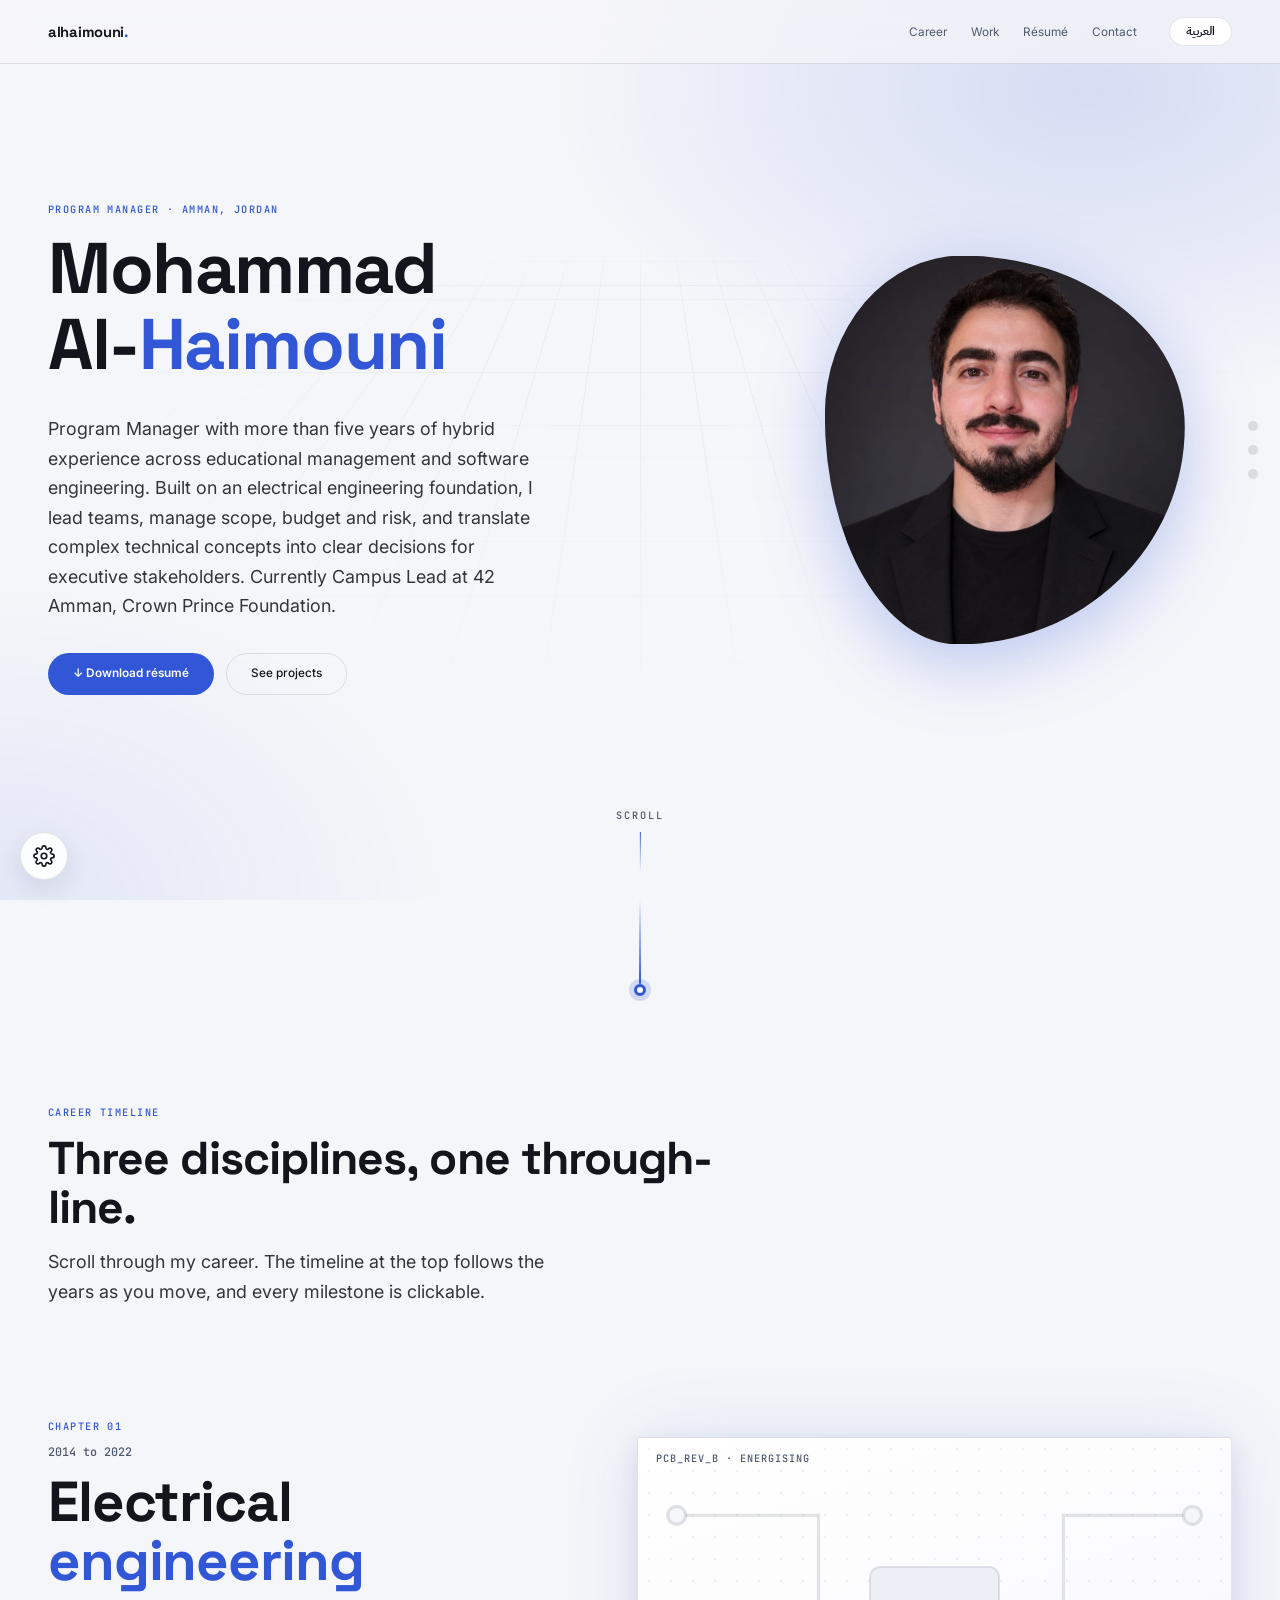
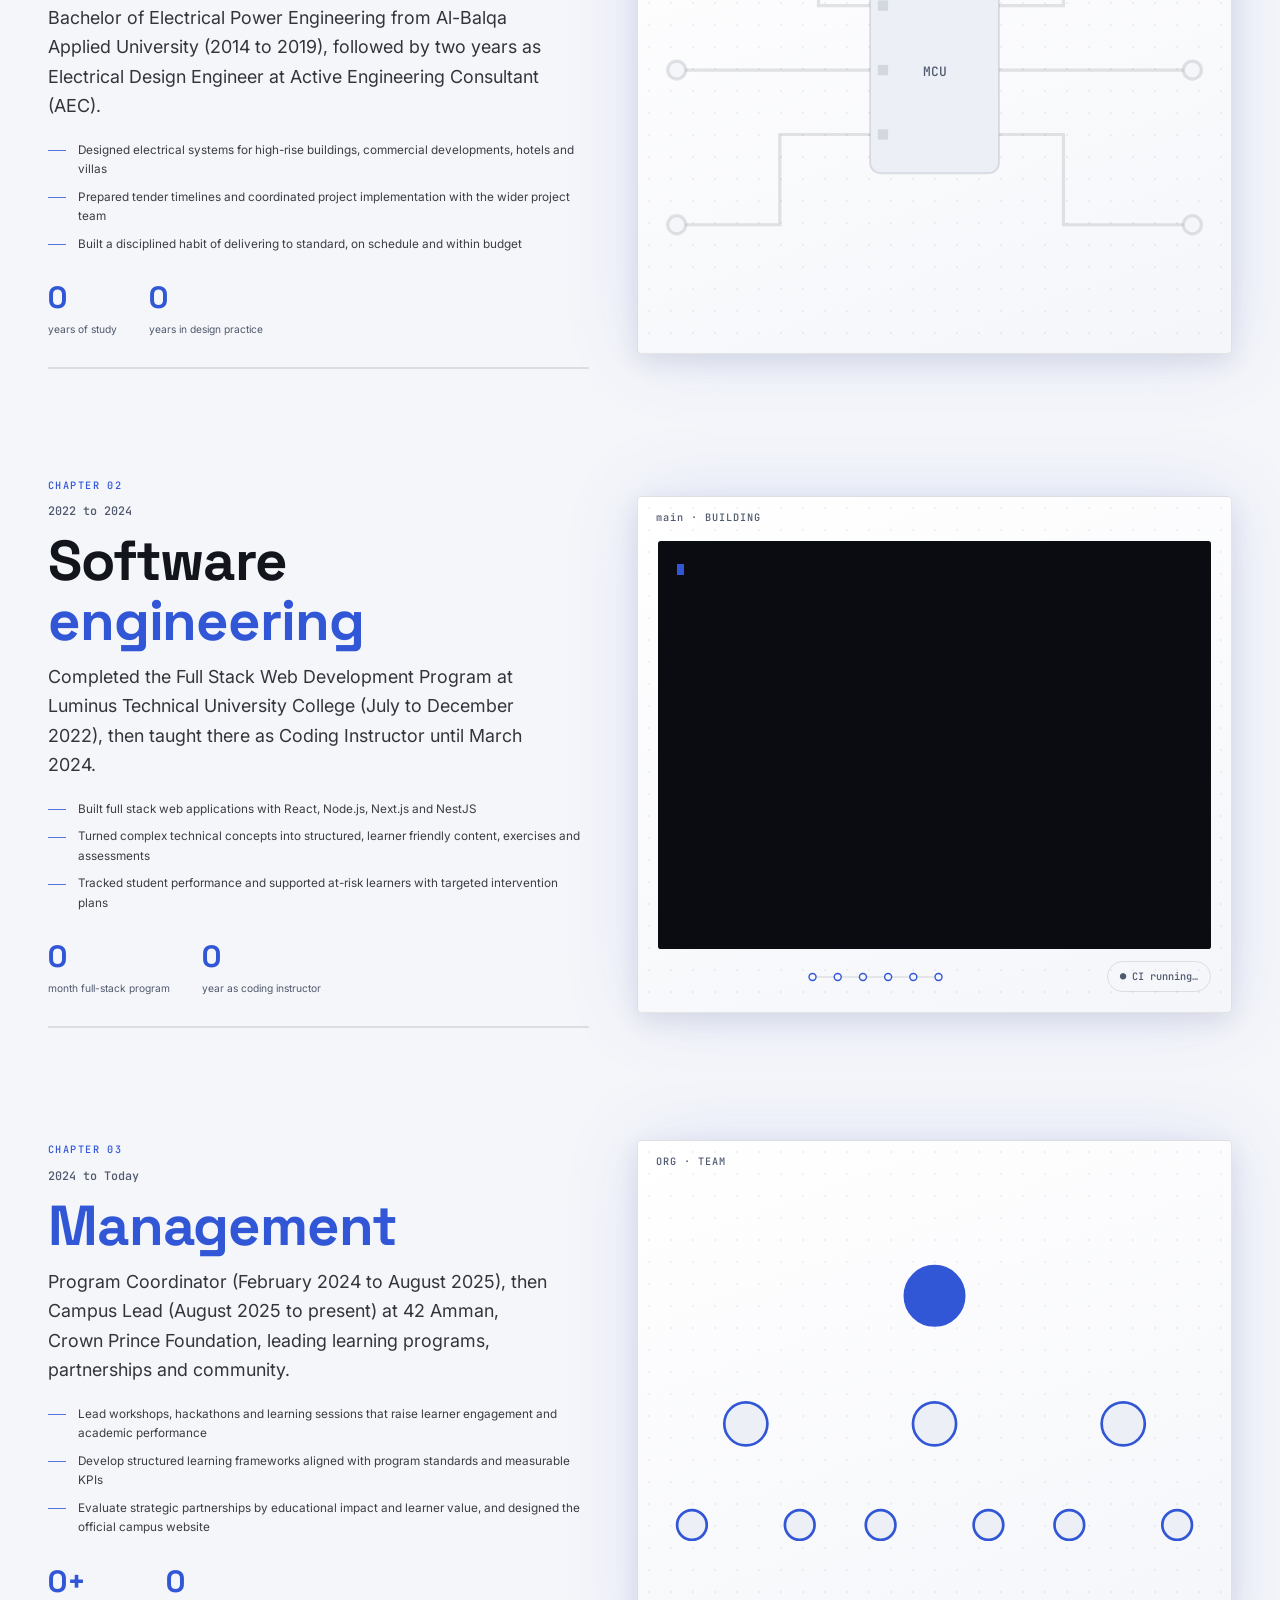
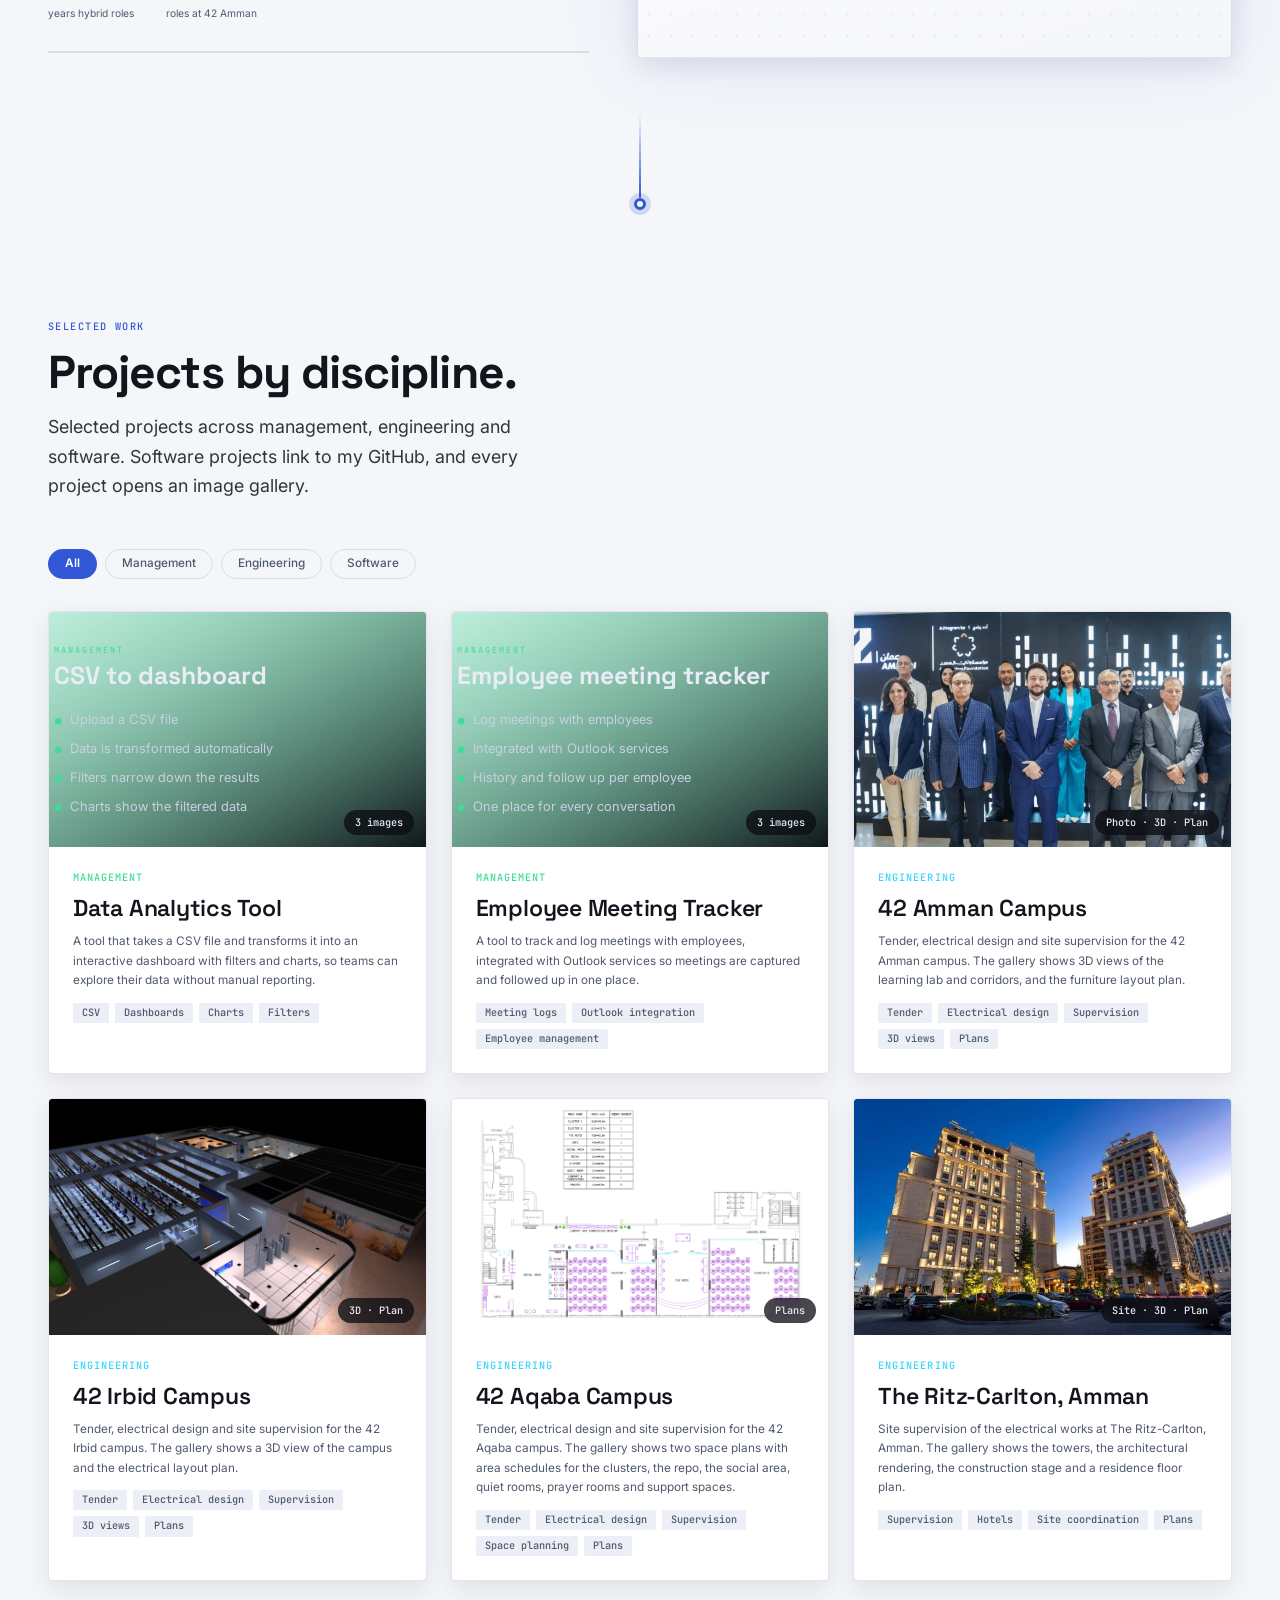
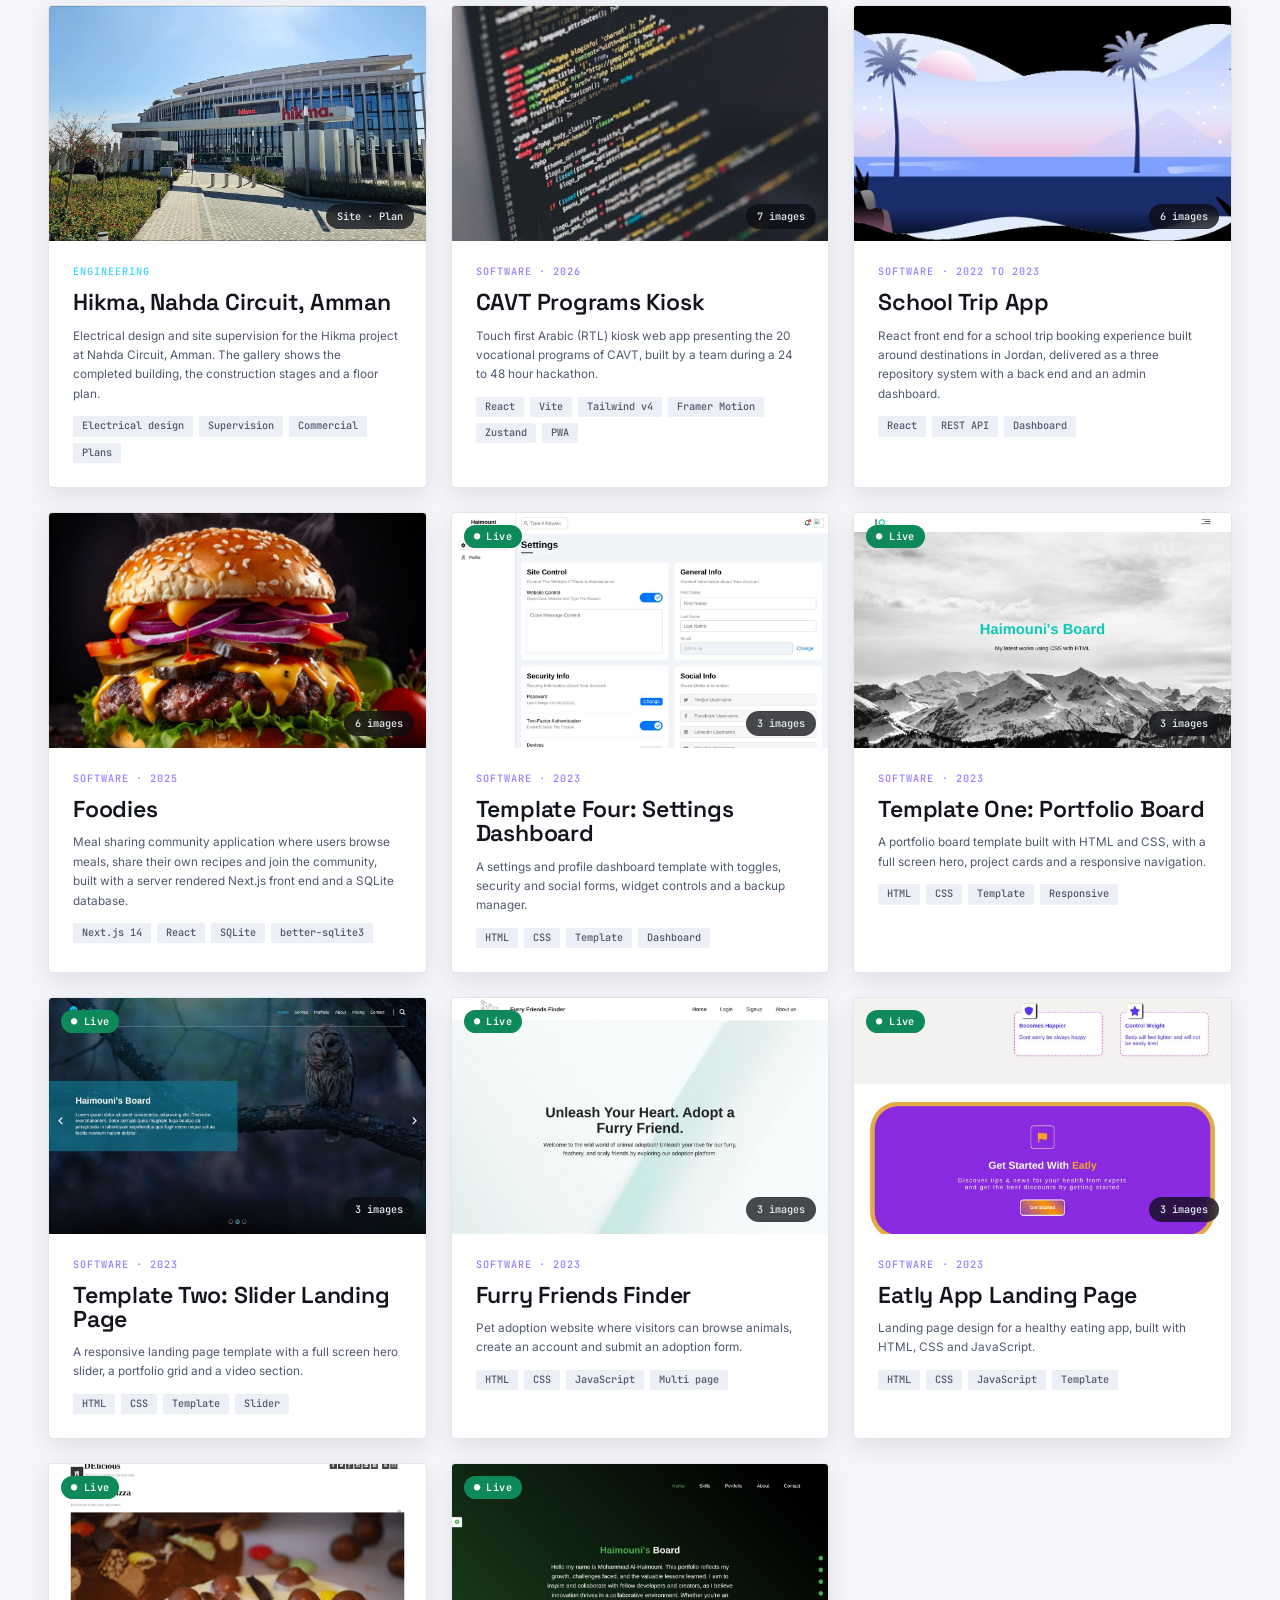
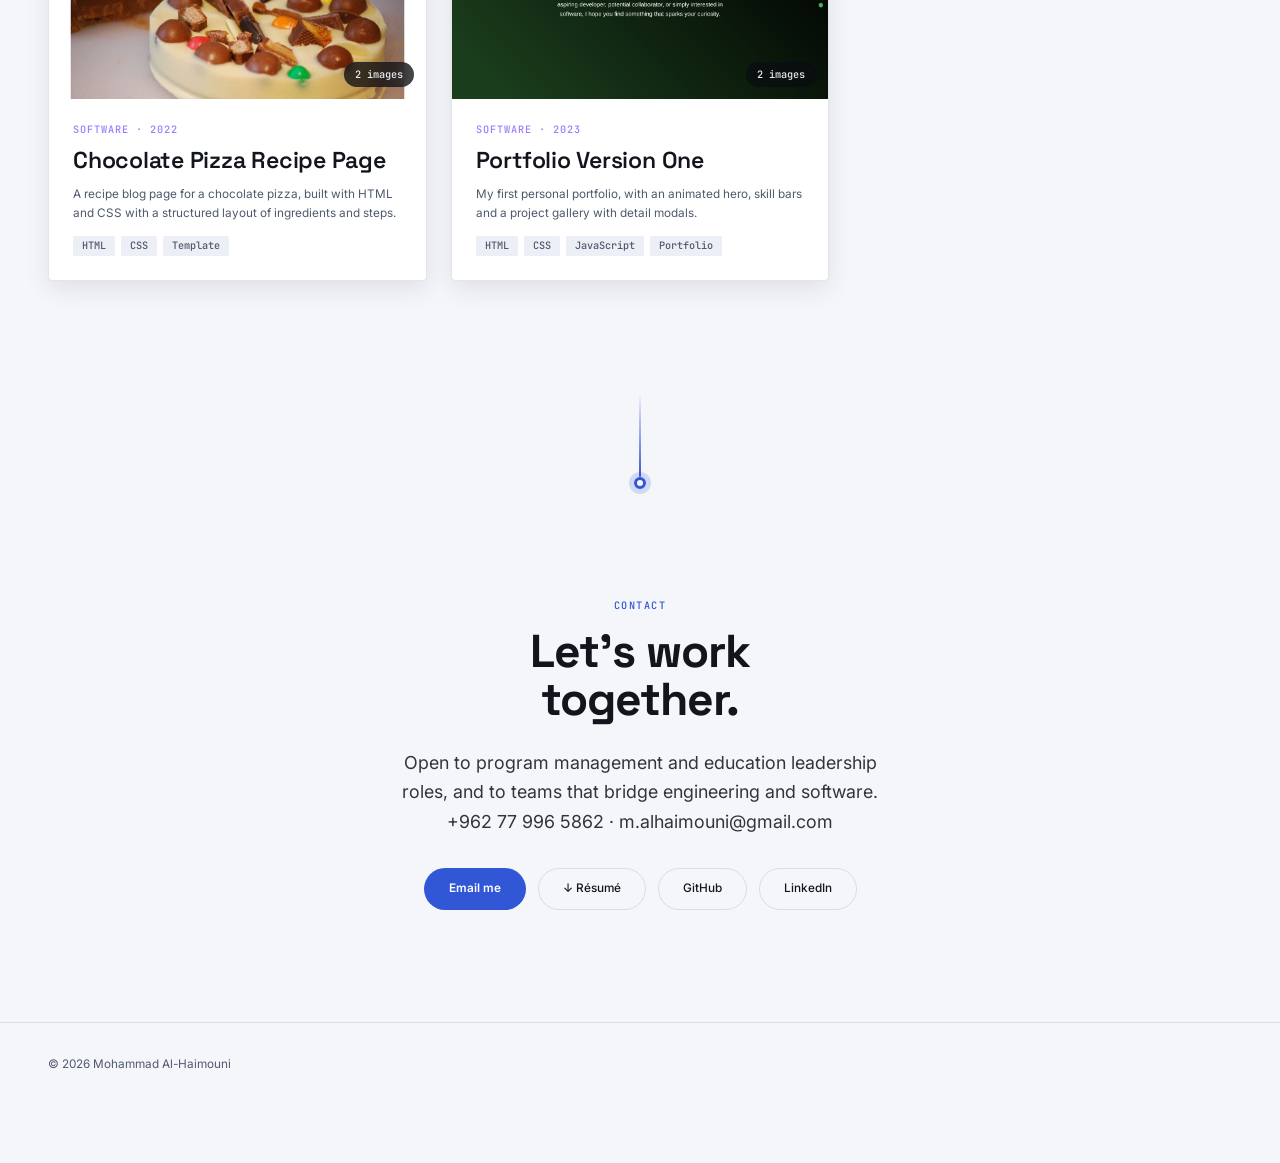
==== commit 24d2c84c: "Remove floating résumé download button Co-Authored-By: Claude Sonnet 5.5 <noreply@anthropic.com> Cla" ====
--- a/index.html
+++ b/index.html
@@ -156,13 +156,10 @@
 /* ==========================================================================
    7. SETTINGS SIDEBAR + FLOATING RÉSUMÉ BUTTON
    ========================================================================== */
-.gear, .float-cv { position: fixed; z-index: 70; bottom: 20px; display: inline-flex; align-items: center; gap: var(--s2); border: 1px solid var(--line); background: color-mix(in srgb, var(--surface) 88%, transparent); backdrop-filter: blur(12px); color: var(--text); cursor: pointer; box-shadow: var(--shadow-1); transition: transform var(--t-fast) var(--ease), border-color var(--t-fast), background var(--t-fast); }
+.gear { position: fixed; z-index: 70; bottom: 20px; display: inline-flex; align-items: center; gap: var(--s2); border: 1px solid var(--line); background: color-mix(in srgb, var(--surface) 88%, transparent); backdrop-filter: blur(12px); color: var(--text); cursor: pointer; box-shadow: var(--shadow-1); transition: transform var(--t-fast) var(--ease), border-color var(--t-fast), background var(--t-fast); }
 .gear { left: 20px; width: 48px; height: 48px; border-radius: 50%; justify-content: center; font-size: 1.2rem; }
-.gear:hover, .float-cv:hover { transform: translateY(-3px); border-color: var(--accent); }
+.gear:hover { transform: translateY(-3px); border-color: var(--accent); }
 .gear svg { width: 22px; height: 22px; transition: transform var(--t-slow) var(--ease); } .gear:hover svg { transform: rotate(90deg); }
-.float-cv { right: 20px; padding: 13px 20px; border-radius: var(--r-pill); font: 500 var(--fs-sm)/1 var(--font-body); background: var(--accent); color: var(--on-accent); border-color: transparent; font-weight: 600; }
-.float-cv:hover { box-shadow: var(--shadow-glow); }
-@media (max-width: 640px) { .float-cv span { display: none; } .float-cv { padding: 14px; } }
 
 .scrim { position: fixed; inset: 0; z-index: 79; background: rgba(5,6,9,.55); backdrop-filter: blur(3px); opacity: 0; pointer-events: none; transition: opacity var(--t-base); }
 #settings { position: fixed; z-index: 80; top: 0; bottom: 0; left: 0; width: min(340px, 90vw); background: var(--surface); border-right: 1px solid var(--line); box-shadow: none; transform: translateX(-102%); visibility: hidden; transition: transform var(--t-base) var(--ease), visibility var(--t-base); overflow-y: auto; display: flex; flex-direction: column; }
@@ -299,7 +296,7 @@
 @media (hover: none) {                                                       /* no sticky hover states on touch */
   .card:hover { transform: none; box-shadow: var(--shadow-1); border-color: var(--line); }
   .project:hover .thumb svg, .project:hover .thumb img { transform: none; }
-  .btn:hover, .gear:hover, .float-cv:hover, .role:hover { transform: none; }
+  .btn:hover, .gear:hover, .role:hover { transform: none; }
 }
 @media (pointer: coarse) {                                                   /* 44px minimum targets */
   .chip { padding: 12px 18px; } .btn { padding: 15px 24px; min-height: 46px; }
@@ -320,7 +317,7 @@
   .scroll-cue { display: none; }
   .filters { overflow-x: auto; flex-wrap: nowrap; margin-inline: calc(var(--gutter) * -1); padding-inline: var(--gutter); scrollbar-width: none; } .filters::-webkit-scrollbar { display: none; } .chip { flex: none; }
   .project .body { padding: var(--s4); }
-  .gear { left: 14px; bottom: 14px; width: 46px; height: 46px; } .float-cv { right: 14px; bottom: 14px; width: 46px; height: 46px; padding: 0; justify-content: center; }
+  .gear { left: 14px; bottom: 14px; width: 46px; height: 46px; }
   .sec-line { height: 64px; }
   .contact .hero-actions .btn { flex: 1 1 100%; justify-content: center; }
   .footer .container { justify-content: center; text-align: center; }
@@ -369,7 +366,7 @@
 html[dir="rtl"] .metrics b { direction: ltr; text-align: right; }
 html[dir="rtl"] .stage-label { left: auto; right: 18px; }
 /* mirrored fixed UI */
-html[dir="rtl"] .gear { left: auto; right: 20px; } html[dir="rtl"] .float-cv { right: auto; left: 20px; }
+html[dir="rtl"] .gear { left: auto; right: 20px; }
 html[dir="rtl"] .rail { right: auto; left: 22px; } html[dir="rtl"] .rail a span { right: auto; left: 22px; }
 html[dir="rtl"] #settings { left: auto; right: 0; border-right: 0; border-left: 1px solid var(--line); transform: translateX(102%); }
 html[dir="rtl"] body.settings-open #settings { transform: none; box-shadow: -30px 0 80px rgba(0,0,0,.35); }
@@ -381,7 +378,7 @@
 html[dir="rtl"] .gal .nav-btn { transform: translateY(-50%) scaleX(-1); }
 html[dir="rtl"] .copy li::before { margin-top: .95em; }
 @media (max-width: 640px) {
-  html[dir="rtl"] .gear { left: auto; right: 14px; } html[dir="rtl"] .float-cv { right: auto; left: 14px; }
+  html[dir="rtl"] .gear { left: auto; right: 14px; }
   .lang-btn { padding: 7px 12px; }
 }
 @media (max-width: 380px) { .logo { font-size: 1rem; } .lang-btn { padding: 6px 10px; } }
@@ -597,7 +594,6 @@
 
 
 <!-- ============ Floating résumé button + settings sidebar ============ -->
-<a class="float-cv" href="Mohammad_Al-Haimouni.pdf" download="Mohammad_Al-Haimouni_Resume.pdf" aria-label="Download résumé">↓ <span>Résumé</span></a>
 <button class="gear" id="gear" aria-label="Open settings" aria-expanded="false" aria-controls="settings">
   <svg viewBox="0 0 24 24" fill="none" stroke="currentColor" stroke-width="1.8" stroke-linecap="round" stroke-linejoin="round"><circle cx="12" cy="12" r="3"/><path d="M19.4 15a1.7 1.7 0 0 0 .3 1.9l.1.1a2 2 0 1 1-2.8 2.8l-.1-.1a1.7 1.7 0 0 0-1.9-.3 1.7 1.7 0 0 0-1 1.5V21a2 2 0 1 1-4 0v-.1a1.7 1.7 0 0 0-1.1-1.5 1.7 1.7 0 0 0-1.9.3l-.1.1a2 2 0 1 1-2.8-2.8l.1-.1a1.7 1.7 0 0 0 .3-1.9 1.7 1.7 0 0 0-1.5-1H3a2 2 0 1 1 0-4h.1a1.7 1.7 0 0 0 1.5-1.1 1.7 1.7 0 0 0-.3-1.9l-.1-.1a2 2 0 1 1 2.8-2.8l.1.1a1.7 1.7 0 0 0 1.9.3H9a1.7 1.7 0 0 0 1-1.5V3a2 2 0 1 1 4 0v.1a1.7 1.7 0 0 0 1 1.5 1.7 1.7 0 0 0 1.9-.3l.1-.1a2 2 0 1 1 2.8 2.8l-.1.1a1.7 1.7 0 0 0-.3 1.9V9a1.7 1.7 0 0 0 1.5 1H21a2 2 0 1 1 0 4h-.1a1.7 1.7 0 0 0-1.5 1z"/></svg>
 </button>
@@ -1182,7 +1178,7 @@
 // unlock audio on the first real gesture, then voice the UI
 ['pointerdown', 'keydown', 'touchstart'].forEach(ev => addEventListener(ev, () => sfx.init(), { once: false, passive: true }));
 // light hover shimmer: mouse only, only the important controls, once per entry
-const HOVER_SEL = '.btn, .float-cv, .gear, .lang-btn, .role, .project, .chip, .tl-dot, .nav ul a';
+const HOVER_SEL = '.btn, .gear, .lang-btn, .role, .project, .chip, .tl-dot, .nav ul a';
 document.addEventListener('pointerover', e => {
   if (e.pointerType !== 'mouse') return; const el = e.target.closest(HOVER_SEL); if (!el) return;
   if (e.relatedTarget && el.contains(e.relatedTarget)) return; sfx.hover();
